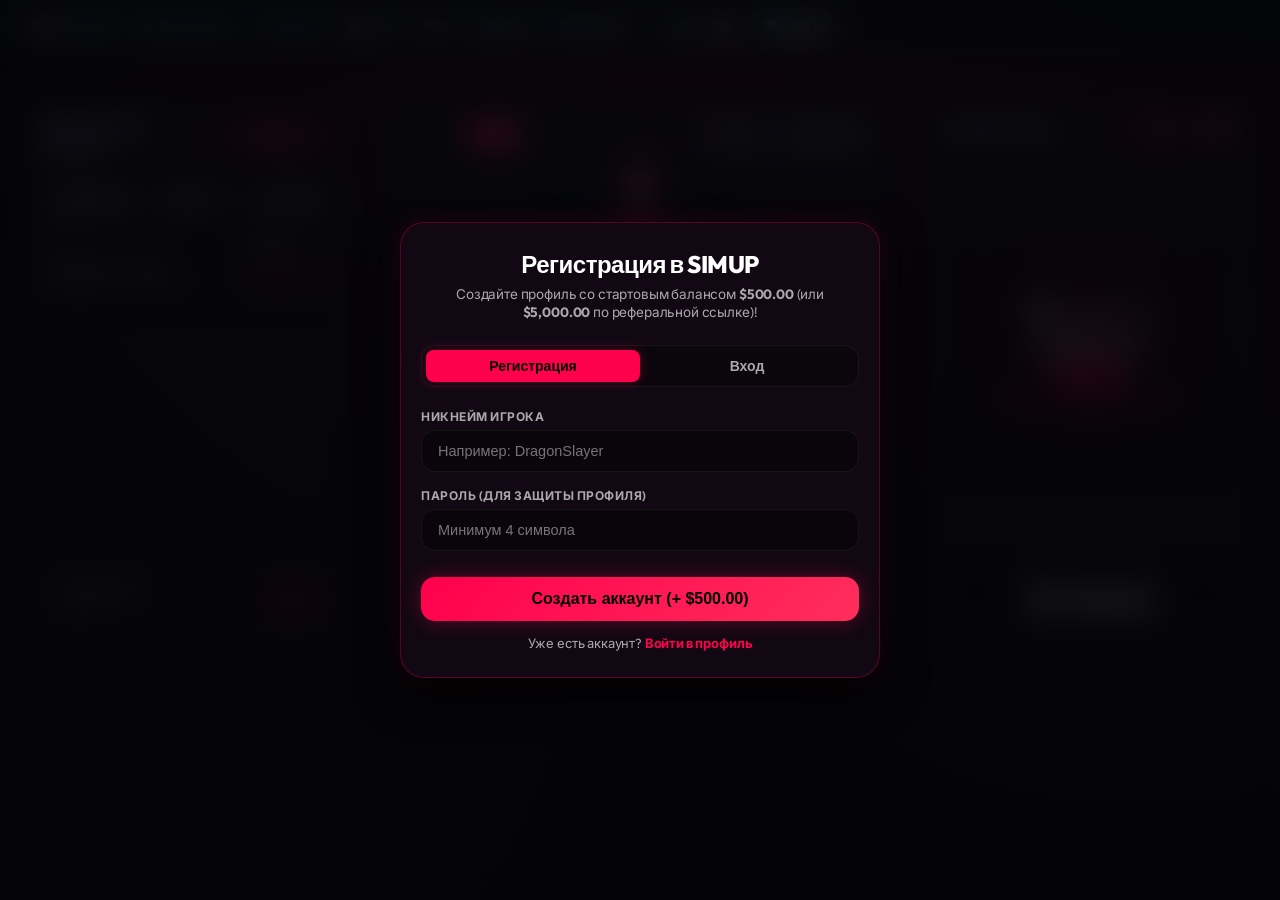
==== index.html @ 43f27213 "Fix upgrader high-tier odds & candidate locking, enable catalog buying, fix duel invite synchronizat" ====
<!DOCTYPE html>
<html lang="ru">
<head>
  <meta charset="UTF-8">
  <meta name="yandex-verification" content="ea90568c09083f29">
  <meta name="google-site-verification" content="zNJPrTECceOkwIqDgsKzdsDuZd8gBNcCHeXnBa5bV6E">
  <meta name="viewport" content="width=device-width, initial-scale=1.0, maximum-scale=1.0, user-scalable=no, viewport-fit=cover">
  <meta name="referrer" content="no-referrer">
  <title>SIMUP 2.0 — Симулятор апгрейда скинов CS2, Dota 2, Rust | Кейсы и мини-игры онлайн</title>
  <meta name="description" content="Бесплатный киберспортивный симулятор апгрейда скинов CS2, Dota 2 и Rust. Математика 1:1, открытие кейсов, мини-игры Краш, Мины, Коинфлип и виртуальный банк без реальных денег.">
  <meta name="keywords" content="симулятор апгрейда скинов, upgrader cs2, симулятор кейсов кс2, апгрейд скинов дота 2, rust skin upgrade, simup, симулятор рулетки скинов">
  <link rel="canonical" href="https://kipsway.github.io/simup/">
  <meta name="robots" content="index, follow">
  
  <!-- Open Graph / VK / Telegram -->
  <meta property="og:type" content="website">
  <meta property="og:url" content="https://kipsway.github.io/simup/">
  <meta property="og:title" content="SIMUP 2.0 — Симулятор апгрейда скинов CS2, Dota 2, Rust">
  <meta property="og:description" content="Бесплатный симулятор апгрейда скинов и открытия кейсов. Математика 1:1, 15 кейсов, мини-игры и виртуальный банк.">
  <meta property="og:image" content="https://kipsway.github.io/simup/preview.png">
  
  <!-- Twitter -->
  <meta name="twitter:card" content="summary_large_image">
  <meta name="twitter:url" content="https://kipsway.github.io/simup/">
  <meta name="twitter:title" content="SIMUP 2.0 — Симулятор апгрейда скинов CS2, Dota 2, Rust">
  <meta name="twitter:description" content="Бесплатный симулятор апгрейда скинов и открытия кейсов без реальных денег.">
  
  <link rel="icon" type="image/svg+xml" href="data:image/svg+xml,%3Csvg xmlns='http://www.w3.org/2000/svg' viewBox='0 0 40 40'%3E%3Cpolygon points='20,2 37,11 37,29 20,38 3,29 3,11' fill='%23ff004d'/%3E%3Cpolygon points='20,5 34,13 34,27 20,35 6,27 6,13' fill='%23080206' stroke='%23ff004d' stroke-width='1.5'/%3E%3Cpath d='M20 8L29 20H22V31H18V20H11L20 8Z' fill='%23ff2a6d'/%3E%3C/svg%3E">
  <link rel="manifest" href="manifest.json">
  <meta name="theme-color" content="#ff004d">
  <meta name="apple-mobile-web-app-capable" content="yes">
  <meta name="apple-mobile-web-app-status-bar-style" content="black-translucent">
  <meta name="apple-mobile-web-app-title" content="SIMUP">
  <!-- Mobile speed: early connection to skin image CDNs -->
  <link rel="preconnect" href="https://community.steamstatic.com" crossorigin>
  <link rel="preconnect" href="https://community.cloudflare.steamstatic.com" crossorigin>
  <link rel="preconnect" href="https://steamcommunity-a.akamaihd.net" crossorigin>
  <link rel="stylesheet" href="css/style.css?v=4.8">

  <!-- Schema.org JSON-LD Structured Data for Google & Yandex -->
  <script type="application/ld+json">
  {
    "@context": "https://schema.org",
    "@type": "WebApplication",
    "name": "SIMUP 2.0 - Esports Skin Upgrade Simulator",
    "url": "https://kipsway.github.io/simup/",
    "description": "Бесплатный симулятор апгрейда скинов CS2, Dota 2 и Rust с математикой 1:1, кейсами и мини-играми без реальных денег.",
    "applicationCategory": "GameApplication",
    "operatingSystem": "All",
    "offers": {
      "@type": "Offer",
      "price": "0",
      "priceCurrency": "USD"
    }
  }
  </script>
</head>
<body data-theme="cherry">

  <!-- ==================== HEADER ==================== -->
  <header class="site-header">
    <div class="header-inner">
      <!-- MAIN NAVIGATION (Play2Go Clean Minimalist Hub) -->
      <nav class="nav-tabs desktop-nav-tabs" id="desktop-nav-scroller" aria-label="Навигация сайта">
        <button class="nav-tab-btn" data-tab="inventory">
          <span>🎒</span> Инвентарь
        </button>

        <!-- Consolidated Games Dropdown -->
        <div class="games-nav-dropdown-wrap">
          <button class="nav-tab-btn btn-open-games-hub" id="btn-desktop-games-hub" type="button" title="Все мини-игры">
            <span>🎮</span> Мини-игры <span style="font-size: 10px; opacity: 0.6; margin-left: 2px;">▾</span>
          </button>
          <div class="games-dropdown-menu" id="games-dropdown-menu">
            <div class="games-drop-item" data-tab="upgrader">
              <span class="drop-icon">🎯</span>
              <div class="drop-info">
                <div class="drop-title">Апгрейд (Главная)</div>
                <div class="drop-desc">Колесо и прокачка скинов</div>
              </div>
            </div>
            <div class="games-drop-item" data-tab="casebattle">
              <span class="drop-icon">⚔️</span>
              <div class="drop-info">
                <div class="drop-title">Дуэли 1v1 (Кейс & Апгрейд) <span class="drop-badge-new">NEW</span></div>
                <div class="drop-desc">Кейс-батлы и Апгрейд-батлы 1 на 1</div>
              </div>
            </div>
            <div class="games-drop-item" data-tab="cases">
              <span class="drop-icon">📦</span>
              <div class="drop-info">
                <div class="drop-title">Кейсы</div>
                <div class="drop-desc">Открытие кейсов с лутом</div>
              </div>
            </div>
            <div class="games-drop-item" data-tab="contracts">
              <span class="drop-icon">📜</span>
              <div class="drop-info">
                <div class="drop-title">Контракты</div>
                <div class="drop-desc">Крафт 10 скинов в 1</div>
              </div>
            </div>
            <div class="games-drop-item" data-tab="coinflip">
              <span class="drop-icon">🪙</span>
              <div class="drop-info">
                <div class="drop-title">Коинфлип</div>
                <div class="drop-desc">Дуэль на монету T vs CT</div>
              </div>
            </div>
            <div class="games-drop-item" data-tab="mines">
              <span class="drop-icon">💣</span>
              <div class="drop-info">
                <div class="drop-title">Мины</div>
                <div class="drop-desc">Поле 5х5 с кристаллами</div>
              </div>
            </div>
            <div class="games-drop-item" data-tab="crash">
              <span class="drop-icon">🚀</span>
              <div class="drop-info">
                <div class="drop-title">Краш</div>
                <div class="drop-desc">Ракета с иксом до 1000x</div>
              </div>
            </div>
            <div class="games-drop-item" data-tab="admin">
              <span class="drop-icon">⚙️</span>
              <div class="drop-info">
                <div class="drop-title">Панель Админа</div>
                <div class="drop-desc">Управление балансом и долгами</div>
              </div>
            </div>
          </div>
        </div>

        <button class="nav-tab-btn" data-tab="catalog">
          <span>🛒</span> Каталог
        </button>
        <button class="nav-tab-btn" data-tab="pass">
          <span>👑</span> PASS
        </button>
        <button class="nav-tab-btn" data-tab="leaderboard">
          <span>🏆</span> Топ
        </button>
        <button class="nav-tab-btn" data-tab="bank">
          <span>🏦</span> Банк
        </button>
        <button class="nav-tab-btn" data-tab="admin" title="Панель администратора / Создателя">
          <span>⚙️</span> Админка
        </button>
      </nav>

      <!-- USER & SYSTEM CONTROLS -->
      <div class="header-actions">
        <!-- Daily Quests Button -->
        <button class="btn-header-action" id="btn-header-quests" title="Ежедневные квесты и батлпасс" aria-label="Квесты">
          <span class="action-icon">🎯</span>
          <span class="action-label">Квесты</span>
          <span class="action-badge" id="quests-badge-count" style="display:none;">0</span>
        </button>

        <!-- Shopping Cart Button -->
        <button class="btn-header-action" id="btn-header-cart" title="Корзина покупок скинов" aria-label="Корзина">
          <span class="action-icon">🛒</span>
          <span class="action-label">Корзина</span>
          <span class="action-badge" id="cart-badge-count" style="display:none;">0</span>
        </button>

        <!-- Bank / Loan Button -->
        <button class="btn-header-action" id="btn-header-bank" title="Виртуальный банк и кредиты" aria-label="Банк" data-tab="bank">
          <span class="action-icon">🏦</span>
          <span class="action-label">Банк</span>
        </button>

        <!-- Cross-Device Sync Button -->
        <button class="btn-header-action" id="btn-open-sync-modal" title="Синхронизация аккаунта (ПК ↔ Смартфон)" aria-label="Синхронизация">
          <span class="action-icon">📱</span>
          <span class="action-label">Синхро</span>
        </button>

        <!-- Simple Audio Toggle -->
        <button class="audio-toggle-btn" id="audio-toggle-btn" title="Звук вкл/выкл" aria-label="Звук">
          🔊
        </button>

        <!-- Theme & Style Settings Toggle -->
        <button class="theme-toggle-btn" id="theme-toggle-btn" title="Темы и кастомизация апгрейда" aria-label="Темы">
          🎨
        </button>

        <!-- Balance Card -->
        <div class="balance-card" id="header-balance-card" title="Ваш текущий баланс">
          <span class="balance-coin-icon">💎</span>
          <span class="balance-amount" id="header-balance">$0.00</span>
        </div>

        <!-- User Profile Pill or Login Trigger -->
        <div id="user-header-container">
          <!-- Injected via JavaScript (AuthManager) -->
        </div>
      </div>
    </div>
  </header>


  <!-- ==================== MAIN CONTAINER ==================== -->
  <main class="app-container">

    <!-- TAB 1: UPGRADER -->
    <section class="tab-content active" id="tab-upgrader">
      
      <!-- UPGRADER ARENA (BLOCK 3 CORE) -->
      <div class="upgrader-arena-grid" id="upgrader-arena">
        
        <!-- LEFT COLUMN: BET CONFIGURATION & MULTI-UPGRADE -->
        <!-- LEFT COLUMN: SKINS-ONLY BET SELECTION -->
        <div class="upgrader-panel-box">
          <div>
            <div class="upgrader-box-title">
              <span>Ваша ставка (Скины)</span>
              <button id="btn-arena-buy-skins" style="background: rgba(var(--accent-rgb), 0.12); border: 1px solid var(--accent-color); color: var(--accent-color); font-size: 11px; font-weight: 700; padding: 4px 8px; border-radius: 4px; cursor: pointer; transition: all var(--transition-fast);">
                + Купить в каталоге
              </button>
            </div>

            <!-- Quick Inventory Action Chips -->
            <div class="inv-filter-chips-row" style="display: flex; gap: 6px; margin-bottom: 10px; flex-wrap: wrap;">
              <button class="bet-chip" id="btn-select-cheapest" style="flex: 1;" title="Выбрать самый дешевый скин">Дешевый</button>
              <button class="bet-chip" id="btn-select-all-inv" style="flex: 1;" title="Выбрать все предметы инвентаря">Все</button>
              <button class="bet-chip" id="btn-clear-inv-selection" style="flex: 1;" title="Снять выбор">Сброс</button>
            </div>

            <!-- Search & Sort in Inventory -->
            <div style="display: flex; gap: 6px; margin-bottom: 8px;">
              <input type="text" id="arena-inv-search" class="form-input" placeholder="🔍 Поиск в инвентаре..." style="padding: 7px 10px; font-size: 11.5px; flex: 1;">
              <select id="arena-inv-sort" class="filter-select" style="padding: 7px 8px; font-size: 11px; width: 105px;">
                <option value="cheap">Дешевые ↓</option>
                <option value="expensive">Дорогие ↑</option>
              </select>
            </div>

            <!-- Selected Count Bar -->
            <div style="display: flex; align-items: center; justify-content: space-between; margin-top: 6px; padding: 0 2px;">
              <span style="font-size: 11.5px; font-weight: 700; text-transform: uppercase; color: var(--text-muted); letter-spacing: 0.5px;">
                Предметы ставки
              </span>
              <span style="font-size: 11.5px; color: var(--accent-color); font-weight: 700;" id="drawer-selected-count">
                Выбрано: 0 шт.
              </span>
            </div>

            <!-- Inventory Drawer Scroll -->
            <div class="inventory-drawer-scroll" id="arena-inventory-drawer" style="max-height: 280px;">
              <!-- Injected via JS -->
            </div>
          </div>

          <!-- Total Bet Footer -->
          <div style="background: rgba(0,0,0,0.35); border-radius: var(--radius-md); padding: 12px 14px; border: 1px solid var(--border-color); margin-top: 14px; display: flex; align-items: center; justify-content: space-between;">
            <div>
              <div style="font-size: 11px; text-transform: uppercase; color: var(--text-muted); font-weight: 700;">Сумма ставки:</div>
              <div style="font-size: 11px; color: var(--text-dim);" id="arena-selected-items-summary">0 предм.</div>
            </div>
            <span style="font-size: 20px; font-weight: 900; color: var(--accent-color);" id="arena-total-bet-val">$0.00</span>
          </div>
        </div>

        <!-- CENTER COLUMN: INTERACTIVE WHEEL & FIRE BUTTON -->
        <div class="upgrader-col-center">
          <!-- Top row: Speed mode switcher (Left), Minimalist SIMUP Logo (Center on PC, Right on Mobile), Arrow Style & Random (Right on PC) -->
          <div class="wheel-top-controls">
            <!-- Left block on Mobile (Stacked: Row 1 Speed Switcher, Row 2 Arrow Style & Random Upgrade) -->
            <div class="wheel-controls-stacked-left">
              <!-- Row 1 (Mobile) / Column 1 (PC): Speed Switcher -->
              <div class="wheel-controls-left">
                <div class="speed-switcher-pill" id="speed-switcher">
                  <button class="btn-speed-pill" data-speed="fast">⚡ 1.2s</button>
                  <button class="btn-speed-pill active" data-speed="normal">⚡ 3.5s</button>
                  <button class="btn-speed-pill" data-speed="slow">⚡ 7.6s</button>
                </div>
              </div>

              <!-- Row 2 (Mobile) / Column 3 (PC): Arrow Style Selector & Random Upgrade -->
              <div class="wheel-controls-right">
                <button class="btn-turbo-pill" id="btn-quick-arrow-style" title="Сменить стиль стрелки">
                  <span id="label-arrow-style-name">🎯 Лазер</span>
                </button>

                <button class="btn-turbo-pill" id="btn-random-upgrade" title="Выбрать случайный множитель от 1.1x до 1000x!">
                  <span>🎲 Рандом x</span>
                </button>
              </div>
            </div>

            <!-- Right on Mobile: Minimalist SIMUP Logo (hidden on PC via CSS @media) -->
            <div class="arena-brand-badge" title="SIMUP Upgrader">
              <svg class="arena-brand-icon" viewBox="0 0 24 24" fill="none" xmlns="http://www.w3.org/2000/svg">
                <polygon points="12,2 22,7 22,17 12,22 2,17 2,7" stroke="#ff004d" stroke-width="2" fill="rgba(255, 0, 77, 0.12)" stroke-linejoin="round"/>
                <path d="M12 7L16.5 12H13.5V17H10.5V12H7.5L12 7Z" fill="#ff004d"/>
              </svg>
              <span class="arena-brand-text">SIMUP</span>
            </div>
          </div>

          <!-- 60fps Interactive Wheel Box (Clean canvas without overlays) -->
          <div class="upgrader-wheel-box">
            <canvas id="wheel-canvas" class="wheel-canvas" width="290" height="290"></canvas>
            
            <!-- Center readout display -->
            <div class="wheel-center-display">
              <span class="wheel-center-title" id="wheel-center-status">Шанс</span>
              <span class="wheel-center-chance" id="wheel-chance-val">50.00%</span>
              <span class="wheel-center-mult" id="wheel-mult-val">2.00x</span>
            </div>

            <!-- Rotating needle pointer -->
            <div class="wheel-needle-pointer arrow-laser" id="wheel-needle" style="transform: rotate(0deg);">
              <div class="needle-shape"></div>
            </div>
          </div>

          <!-- Target Chance Selection (NEW & REFINED) -->
          <div class="chance-selector-wrapper" style="margin: 8px 0 10px;">
            <div style="display: flex; align-items: center; justify-content: space-between; margin-bottom: 6px; padding: 0 4px;">
              <span style="font-size: 11px; text-transform: uppercase; color: var(--text-muted); font-weight: 700; letter-spacing: 0.5px;">Выбор шанса на победу:</span>
              <span style="font-size: 12px; font-weight: 900; color: #ff004d;" id="label-chance-slider-readout">50%</span>
            </div>

            <!-- Quick Chance Chips -->
            <div class="quick-chance-bar" id="quick-chance-container" style="display: flex; gap: 5px; justify-content: space-between; margin-bottom: 8px;">
              <button class="btn-chance-chip" data-quick-chance="10">10%</button>
              <button class="btn-chance-chip" data-quick-chance="25">25%</button>
              <button class="btn-chance-chip" data-quick-chance="33">33%</button>
              <button class="btn-chance-chip active" data-quick-chance="50">50%</button>
              <button class="btn-chance-chip" data-quick-chance="75">75%</button>
              <button class="btn-chance-chip btn-chance-max" data-quick-chance="90" title="Максимальный разрешенный шанс победы 90%">90% МАКС</button>
            </div>

            <!-- Chance Range Slider for smooth continuous tuning -->
            <div style="display: flex; align-items: center; gap: 10px; padding: 0 4px;">
              <span style="font-size: 10px; color: var(--text-dim); font-weight: 700;">1%</span>
              <input type="range" id="slider-custom-chance" min="1" max="90" step="1" value="50" style="flex: 1; accent-color: var(--accent-color); cursor: pointer;">
              <span style="font-size: 10px; color: #ff004d; font-weight: 800;">90%</span>
            </div>
          </div>

          <!-- Big Pulsating Upgrade Button (Skins-only, disabled until skins selected) -->
          <button class="btn-upgrade-fire" id="btn-fire-upgrade" disabled title="Выберите скин из инвентаря для ставки">
            <span>⚡ АПГРЕЙД</span>
            <span id="btn-upgrade-price-tag">(Скины не выбраны)</span>
          </button>
        </div>

        <!-- RIGHT COLUMN: TARGET SKIN SHOWCASE -->
        <div class="upgrader-panel-box">
          <div class="upgrader-box-title">
            <span>Целевой скин</span>
            <button id="btn-open-target-picker" style="background: rgba(var(--accent-rgb), 0.15); border: 1px solid var(--accent-color); color: var(--accent-color); font-size: 11px; font-weight: 700; cursor: pointer; padding: 4px 10px; border-radius: 6px; transition: all 0.2s ease;">
              Выбрать скин 🎯
            </button>
          </div>

          <!-- Holographic Target Skin Container -->
          <div class="target-skin-showcase" id="target-skin-showcase" style="cursor: pointer;" title="Нажмите, чтобы выбрать скин на замену">
            <div class="target-glow-back" id="target-glow-back"></div>
            <img src="" alt="Целевой скин" id="target-skin-img" class="target-img-huge">
            <div class="target-title-name" id="target-skin-name">Выберите скин</div>
            <div class="target-price-big" id="target-skin-price">$0.00</div>
            <div style="font-size: 11px; color: var(--accent-color); margin-top: 5px; font-weight: 700; letter-spacing: 0.3px;">Нажмите, чтобы сменить скин ↻</div>
          </div>

          <!-- Quick Info / Win Payout Preview -->
          <div style="background: rgba(0,0,0,0.35); border-radius: var(--radius-md); padding: 12px 14px; border: 1px solid var(--border-color); margin-top: 14px; text-align: center;">
            <div style="font-size: 11px; text-transform: uppercase; color: var(--text-dim); font-weight: 700;">Возможный выигрыш:</div>
            <div style="font-size: 18px; font-weight: 900; color: #fff; margin-top: 2px;" id="target-win-payout-val">+$0.00 профит</div>
          </div>
        </div>

      </div>
    </section>

    <!-- TAB: CATALOG OF SKINS & LIVE MARKET (STANDALONE SECTION) -->
    <section class="tab-content" id="tab-catalog">
      <!-- CATALOG OF SKINS (BLOCK 1 CORE) -->
      <div class="catalog-section" style="margin-top: 10px;">
        <div class="catalog-header-bar">
          <div class="catalog-title-row">
            <div class="catalog-title">
              <span>🛒</span> Каталог скинов & Биржа
              <span class="catalog-count-badge" id="catalog-count-badge">0 скинов</span>
            </div>

            <!-- Price quick filter pills -->
            <div class="game-filter-pills" id="price-quick-pills">
              <button class="game-pill-btn active" data-price-range="all">Все цены</button>
              <button class="game-pill-btn" data-price-range="budget">До $20</button>
              <button class="game-pill-btn" data-price-range="mid">$20 - $200</button>
              <button class="game-pill-btn" data-price-range="high">$200 - $1000</button>
              <button class="game-pill-btn" data-price-range="knife">$1000+</button>
            </div>
          </div>

          <!-- Controls: Search, Game Pills, Rarity & Sort -->
          <div class="catalog-controls">
            <!-- Search -->
            <div class="search-input-wrap">
              <span class="search-icon">🔍</span>
              <input type="text" id="catalog-search" class="catalog-search-input" placeholder="Поиск скина (на русском или английском)...">
            </div>

            <!-- Game Tabs -->
            <div class="game-filter-pills" id="game-filter-pills">
              <button class="game-pill-btn active" data-game="all">Все игры</button>
              <button class="game-pill-btn" data-game="cs2">🔫 CS2</button>
              <button class="game-pill-btn" data-game="dota2">🛡️ Dota 2</button>
              <button class="game-pill-btn" data-game="rust">☢️ Rust</button>
            </div>

            <!-- Rarity Dropdown -->
            <select id="rarity-filter" class="filter-select">
              <option value="all">Все редкости</option>
              <option value="contraband">👑 Реликвия / Аркана</option>
              <option value="extraordinary">★ Бессмертное (Иммортал ★)</option>
              <option value="covert">🔴 Древнее (Ancient)</option>
              <option value="classified">🟣 Легендарное (Легендарка)</option>
              <option value="restricted">🔷 Мифическое (Мифик)</option>
              <option value="milspec">🔹 Редкое (Рар)</option>
              <option value="industrial">🔘 Необычное (Uncommon)</option>
              <option value="consumer">⚪ Обычное (Common)</option>
            </select>

            <!-- Sort Dropdown -->
            <select id="sort-filter" class="filter-select">
              <option value="price-desc">Сначала дорогие ($$$ → $)</option>
              <option value="price-asc">Сначала дешевые ($ → $$$)</option>
              <option value="name">По алфавиту (А-Я)</option>
            </select>
          </div>
        </div>

        <!-- Dynamic Grid of Skins -->
        <div class="skins-grid" id="skins-grid">
          <!-- Injected via CatalogController -->
        </div>

        <!-- FLOATING BOTTOM DOCK FOR SHOPPING CART -->
        <div class="catalog-cart-dock" id="catalog-cart-dock">
          <div class="cart-dock-left">
            <span class="cart-dock-icon">🛒</span>
            <div class="cart-dock-info-col">
              <div class="cart-dock-headline">
                <span class="cart-dock-count" id="cart-dock-count">0 предметов</span>
                <span class="cart-dock-dot">•</span>
                <span class="cart-dock-sum" id="cart-dock-total">$0.00</span>
              </div>
              <div class="cart-dock-sub">Цены на бирже колеблются в реальном времени (±20%)</div>
            </div>
          </div>
          <div class="cart-dock-right">
            <button class="btn-dock-clear" id="btn-dock-cart-clear" title="Очистить корзину">Очистить</button>
            <button class="btn-dock-checkout" id="btn-dock-cart-open">
              <span>Оформить покупку</span>
              <span class="dock-arrow">→</span>
            </button>
          </div>
        </div>
      </div>
    </section>

    <!-- TAB 2: CASES (BLOCK 4 CORE) -->
    <section class="tab-content" id="tab-cases">
      <div class="catalog-header-bar" style="margin-top: 24px;">
        <div class="catalog-title-row">
          <div class="catalog-title">
            <span>📦</span> Кейсы CS2, Dota 2 и Rust
            <span class="catalog-count-badge" id="cases-count-badge">15 кейсов</span>
          </div>

          <!-- Game Filter Pills -->
          <div class="game-filter-pills" id="cases-game-pills">
            <button class="game-pill-btn active" data-cases-game="all">Все игры</button>
            <button class="game-pill-btn" data-cases-game="cs2">🔫 CS2 (5)</button>
            <button class="game-pill-btn" data-cases-game="dota2">🛡️ Dota 2 (5)</button>
            <button class="game-pill-btn" data-cases-game="rust">☢️ Rust (5)</button>
            <button class="game-pill-btn" data-cases-game="custom" id="pill-custom-cases">⭐ Мои кейсы (0)</button>
            <button class="btn-deposit" id="btn-open-case-builder" style="padding: 6px 14px; font-size: 12px; margin-left: 8px;">
              🛠️ Создать кейс
            </button>
          </div>
        </div>
      </div>

      <!-- 15 Cases Grid -->
      <div class="cases-grid" id="cases-grid">
        <!-- Injected via JS -->
      </div>
    </section>

    <!-- TAB: TRADE-UP CONTRACTS -->
    <section class="tab-content" id="tab-contracts">
      <div class="contracts-desk-box">
        
        <!-- Header Row -->
        <div style="display: flex; align-items: center; justify-content: space-between; flex-wrap: wrap; gap: 14px; border-bottom: 1px solid var(--border-color); padding-bottom: 20px;">
          <div>
            <div style="font-size: 22px; font-weight: 900; color: #fff; display: flex; align-items: center; gap: 10px;">
              <span>📜</span> Трейд-ап Контракты обмена
            </div>
            <div style="font-size: 13px; color: var(--text-muted); margin-top: 4px; max-width: 600px;">
              Положите от 3 до 10 скинов из инвентаря. Система обменяет их на один редкий скин более высокой категории с окупаемостью до 300%!
            </div>
          </div>

          <div style="background: rgba(0,0,0,0.3); border: 1px solid var(--border-color); border-radius: var(--radius-md); padding: 10px 18px; text-align: right;">
            <div style="font-size: 11px; text-transform: uppercase; color: var(--text-dim); font-weight: 700;">Сумма контракта:</div>
            <div style="font-size: 20px; font-weight: 900; color: var(--accent-color); margin-top: 2px;" id="contract-total-val">$0.00</div>
          </div>
        </div>

        <!-- 10 Slots Grid -->
        <div class="contract-slots-grid" id="contract-slots-grid">
          <!-- 10 slots populated via JS -->
        </div>

        <!-- Metrics & Sign Button -->
        <div style="background: rgba(0,0,0,0.35); border-radius: var(--radius-md); padding: 20px; border: 1px solid var(--border-color); display: flex; align-items: center; justify-content: space-between; flex-wrap: wrap; gap: 16px;">
          <div style="display: flex; gap: 24px; flex-wrap: wrap;">
            <div>
              <div style="font-size: 11px; text-transform: uppercase; color: var(--text-dim); font-weight: 700;">Предметов вложено</div>
              <div style="font-size: 16px; font-weight: 800; color: #fff; margin-top: 2px;" id="contract-items-count">0 / 10 (мин. 3)</div>
            </div>
            <div>
              <div style="font-size: 11px; text-transform: uppercase; color: var(--text-dim); font-weight: 700;">Ожидаемый дроп</div>
              <div style="font-size: 16px; font-weight: 800; color: #ffd700; margin-top: 2px;" id="contract-outcome-range">$0.00 — $0.00</div>
            </div>
            <div>
              <div style="font-size: 11px; text-transform: uppercase; color: var(--text-dim); font-weight: 700;">Шанс апгрейда</div>
              <div style="font-size: 16px; font-weight: 800; color: #10b981; margin-top: 2px;" id="contract-upgrade-chance">100%</div>
            </div>
          </div>

          <button class="btn-sign-contract" id="btn-sign-contract" disabled>
            <span>✍️ Подписать контракт</span>
          </button>
        </div>

        <!-- Inventory Picker for Contract -->
        <div style="margin-top: 28px;">
          <div style="display: flex; align-items: center; justify-content: space-between; margin-bottom: 14px;">
            <div style="font-size: 14px; font-weight: 800; color: #fff; text-transform: uppercase; letter-spacing: 0.5px;">
              Выберите скины из инвентаря для контракта:
            </div>
            <button id="btn-contract-fill-cheapest" style="background: rgba(255,255,255,0.06); border: 1px solid var(--border-color); color: var(--text-muted); padding: 5px 12px; border-radius: 4px; font-size: 12px; font-weight: 700; cursor: pointer;">
              + Добавить дешевые (до 10 шт)
            </button>
          </div>

          <div id="contract-inventory-picker" style="display: grid; grid-template-columns: repeat(auto-fill, minmax(150px, 1fr)); gap: 12px; max-height: 280px; overflow-y: auto; padding: 4px;">
            <!-- Populated via JS -->
          </div>
        </div>

      </div>
    </section>

    <!-- TAB: MINES (5x5 GRID MINI-GAME) -->
    <section class="tab-content" id="tab-mines">
      <div class="mines-arena-layout">
        
        <!-- LEFT CONTROL PANEL -->
        <div class="mines-controls-box">
          <div style="font-size: 20px; font-weight: 900; color: #fff; display: flex; align-items: center; gap: 8px; margin-bottom: 6px;">
            <span>💣</span> Сапер: Режим «Мины»
          </div>
          <div style="font-size: 12.5px; color: var(--text-muted); margin-bottom: 20px;">
            Открывайте кристаллы, увеличивайте множитель и забирайте выигрыш до взрыва!
          </div>

          <!-- Bet Configuration -->
          <div class="mines-panel-block">
            <div style="display: flex; justify-content: space-between; align-items: center; margin-bottom: 8px;">
              <span class="form-label" style="margin-bottom: 0;">Сумма ставки ($)</span>
              <span style="font-size: 11px; color: var(--accent-color); font-weight: 700;" id="mines-user-balance">Баланс: $0.00</span>
            </div>
            <div style="position: relative;">
              <input type="number" id="mines-bet-input" class="form-input" value="10" min="0.10" max="100000" step="1" style="font-size: 16px; font-weight: 800;">
            </div>

            <!-- Bet Quick Chips -->
            <div class="bet-chips-row" style="margin-top: 8px;">
              <button class="bet-chip" data-mines-chip="1">+$1</button>
              <button class="bet-chip" data-mines-chip="5">+$5</button>
              <button class="bet-chip" data-mines-chip="25">+$25</button>
              <button class="bet-chip" data-mines-chip="100">+$100</button>
              <button class="bet-chip" data-mines-action="half">1/2</button>
              <button class="bet-chip" data-mines-action="double">2X</button>
              <button class="bet-chip" data-mines-action="max">MAX</button>
            </div>
          </div>

          <!-- Mines Count Selector (1-24) -->
          <div class="mines-panel-block" style="margin-top: 18px;">
            <div style="display: flex; justify-content: space-between; align-items: center; margin-bottom: 8px;">
              <span class="form-label" style="margin-bottom: 0;">Количество мин:</span>
              <span style="font-size: 14px; font-weight: 900; color: #ef4444;" id="mines-count-display">3 мины</span>
            </div>

            <div class="mines-selector-chips" id="mines-preset-chips">
              <button class="game-pill-btn" data-preset-mines="1">1</button>
              <button class="game-pill-btn active" data-preset-mines="3">3</button>
              <button class="game-pill-btn" data-preset-mines="5">5</button>
              <button class="game-pill-btn" data-preset-mines="10">10</button>
              <button class="game-pill-btn" data-preset-mines="24">24</button>
            </div>

            <input type="range" id="mines-count-slider" min="1" max="24" value="3" style="width: 100%; margin-top: 12px; accent-color: #ef4444; cursor: pointer;">
          </div>

          <!-- Round Action Button (Start / Cashout) -->
          <div style="margin-top: 24px;">
            <button class="btn-submit-action" id="btn-mines-action" style="padding: 16px; font-size: 16px; font-weight: 900; letter-spacing: 0.5px;">
              🎮 Начать игру ($10.00)
            </button>
          </div>
        </div>

        <!-- RIGHT MINES 5x5 BOARD -->
        <div class="mines-board-box">
          
          <!-- Top Multiplier & Payout Live Bar -->
          <div class="mines-live-stats-bar">
            <div>
              <div style="font-size: 10.5px; text-transform: uppercase; color: var(--text-dim); font-weight: 700;">Текущий множитель</div>
              <div style="font-size: 22px; font-weight: 900; color: #ffd700;" id="mines-live-multiplier">1.00x</div>
            </div>
            <div>
              <div style="font-size: 10.5px; text-transform: uppercase; color: var(--text-dim); font-weight: 700;">Следующий алмаз</div>
              <div style="font-size: 22px; font-weight: 900; color: #10b981;" id="mines-next-multiplier">1.10x</div>
            </div>
            <div>
              <div style="font-size: 10.5px; text-transform: uppercase; color: var(--text-dim); font-weight: 700;">Текущий выигрыш</div>
              <div style="font-size: 22px; font-weight: 900; color: var(--accent-color);" id="mines-live-payout">$0.00</div>
            </div>
          </div>

          <!-- 5x5 Grid (25 Cells) -->
          <div class="mines-grid-container" id="mines-grid-container">
            <!-- 25 cells populated via JS -->
          </div>

        </div>

      </div>
    </section>

    <!-- TAB: COINFLIP ARENA (1-ON-1 DUELS) -->
    <section class="tab-content" id="tab-coinflip">
      <div class="coinflip-arena-layout">
        
        <!-- LEFT CONTROL PANEL -->
        <div class="coinflip-control-card">
          <div class="panel-header-row">
            <div class="panel-title">
              <span>🪙</span> Дуэль Coinflip 1v1
            </div>
            <span style="font-size: 12px; color: #ffd700; font-weight: 800;">1.95x Выигрыш</span>
          </div>

          <!-- SIDE PICKER (T vs CT) -->
          <div class="coinflip-side-selector" style="margin-top: 14px;">
            <div style="font-size: 12px; font-weight: 700; text-transform: uppercase; color: var(--text-muted); margin-bottom: 8px;">
              Выберите сторону:
            </div>
            <div class="coin-side-buttons-row">
              <button class="btn-coin-side active" id="btn-side-t" data-side="T">
                <div class="coin-badge-icon" style="background: radial-gradient(circle, #f59e0b, #b45309); color: #fff;">T</div>
                <div class="coin-side-info">
                  <span class="coin-side-name" style="color: #f59e0b;">Terrorist (Золото)</span>
                  <span class="coin-side-sub">Шанс: 50.00%</span>
                </div>
              </button>
              <button class="btn-coin-side" id="btn-side-ct" data-side="CT">
                <div class="coin-badge-icon" style="background: radial-gradient(circle, #38bdf8, #0369a1); color: #fff;">CT</div>
                <div class="coin-side-info">
                  <span class="coin-side-name" style="color: #38bdf8;">Counter-T (Серебро)</span>
                  <span class="coin-side-sub">Шанс: 50.00%</span>
                </div>
              </button>
            </div>
          </div>

          <!-- BET MODE (BALANCE vs SKIN) TABS -->
          <div style="margin-top: 18px;">
            <div class="coinflip-mode-switch">
              <button class="btn-cf-mode active" id="btn-cf-mode-balance">💵 Ставка с баланса</button>
              <button class="btn-cf-mode" id="btn-cf-mode-skin">🎒 Ставка скином</button>
            </div>
          </div>

          <!-- BALANCE BET SECTION -->
          <div id="cf-balance-bet-section" style="margin-top: 14px;">
            <div style="display: flex; justify-content: space-between; align-items: center; margin-bottom: 6px;">
              <span class="form-label" style="margin-bottom: 0;">Сумма ставки ($):</span>
              <span style="font-size: 11px; color: var(--accent-color); font-weight: 700;" id="cf-user-balance-badge">Баланс: $0.00</span>
            </div>
            <div class="bet-chips-row" style="margin-bottom: 10px;">
              <button class="bet-chip" data-cf-chip="1">+$1</button>
              <button class="bet-chip" data-cf-chip="5">+$5</button>
              <button class="bet-chip" data-cf-chip="25">+$25</button>
              <button class="bet-chip" data-cf-chip="100">+$100</button>
              <button class="bet-chip" data-cf-action="half">1/2</button>
              <button class="bet-chip" data-cf-action="double">2x</button>
              <button class="bet-chip" data-cf-action="max" style="color: var(--accent-color);">МАКС</button>
            </div>
            <input type="number" id="cf-bet-input" class="form-input" min="0.5" step="0.5" value="10.00" style="padding: 12px 14px; font-size: 16px; font-weight: 800;">
          </div>

          <!-- SKIN STAKE SECTION -->
          <div id="cf-skin-bet-section" style="display: none; margin-top: 14px;">
            <div style="font-size: 12px; font-weight: 700; text-transform: uppercase; color: var(--text-muted); margin-bottom: 6px;">
              Выберите скин для дуэли:
            </div>
            <div id="cf-selected-skin-preview" style="background: rgba(0,0,0,0.3); border: 1px dashed var(--border-color); border-radius: var(--radius-sm); padding: 10px; text-align: center; margin-bottom: 8px;">
              <span style="font-size: 12px; color: var(--text-dim);">Скин не выбран. Выберите предмет из списка ниже:</span>
            </div>
            <div id="cf-inventory-list" style="display: grid; grid-template-columns: repeat(auto-fill, minmax(105px, 1fr)); gap: 8px; max-height: 180px; overflow-y: auto; background: rgba(0,0,0,0.2); padding: 6px; border-radius: var(--radius-sm);">
              <!-- User inventory skins -->
            </div>
          </div>

          <!-- Potential Payout Preview -->
          <div class="cf-payout-box" style="margin-top: 18px; background: rgba(0,0,0,0.3); border-radius: var(--radius-md); padding: 12px 16px; display: flex; align-items: center; justify-content: space-between;">
            <div>
              <div style="font-size: 10.5px; text-transform: uppercase; color: var(--text-dim); font-weight: 700;">Возможный выигрыш:</div>
              <div style="font-size: 20px; font-weight: 900; color: #ffd700;" id="cf-potential-payout">$19.50</div>
            </div>
            <div style="text-align: right;">
              <div style="font-size: 10.5px; text-transform: uppercase; color: var(--text-dim); font-weight: 700;">Чистый профит:</div>
              <div style="font-size: 16px; font-weight: 800; color: #10b981;" id="cf-potential-profit">+$9.50</div>
            </div>
          </div>

          <!-- FLIP ACTION BUTTON -->
          <button class="btn-submit-action" id="btn-fire-coinflip" style="margin-top: 18px; padding: 16px; font-size: 16px; font-weight: 900; letter-spacing: 0.5px; background: linear-gradient(135deg, #f59e0b, #ef4444); color: #fff;">
            🪙 ПОДБРОСИТЬ МОНЕТУ ($10.00)
          </button>

        </div>

        <!-- RIGHT 3D FLIP ARENA -->
        <div class="coinflip-stage-card">
          <div class="cf-stage-header">
            <div class="cf-player-pill" id="cf-player-pill">
              <span class="cf-player-avatar" id="cf-player-avatar">🗡️</span>
              <div>
                <div class="cf-player-name" id="cf-player-name">Вы</div>
                <div class="cf-player-side-badge side-t" id="cf-player-side-badge">Ставка: T (Золото)</div>
              </div>
            </div>

            <div class="cf-vs-badge">VS</div>

            <div class="cf-player-pill" id="cf-bot-pill">
              <span class="cf-player-avatar">🤖</span>
              <div>
                <div class="cf-player-name">House Master</div>
                <div class="cf-player-side-badge side-ct" id="cf-bot-side-badge">Ставка: CT (Серебро)</div>
              </div>
            </div>
          </div>

          <!-- 3D COIN ROTATION STAGE -->
          <div class="coin-stage-viewport">
            <div class="coin-3d-wrapper" id="coin-3d-element">
              <div class="coin-side coin-side-front">
                <div class="coin-inner-ring">
                  <div class="coin-logo">T</div>
                  <div class="coin-label">TERRORIST</div>
                </div>
              </div>
              <div class="coin-side coin-side-back">
                <div class="coin-inner-ring">
                  <div class="coin-logo">CT</div>
                  <div class="coin-label">COUNTER-T</div>
                </div>
              </div>
            </div>
          </div>

          <!-- Status & Winner Announcement -->
          <div class="cf-stage-footer">
            <div class="cf-status-title" id="cf-status-title">Выберите сторону и сделайте ставку!</div>
            <div class="cf-status-desc" id="cf-status-desc">Шанс победы ровно 50.00% • Чистая физика броска</div>
          </div>
        </div>

      </div>
    </section>

    <!-- TAB: CRASH ARENA (MULTIPLIER ROCKET) -->
    <section class="tab-content" id="tab-crash">
      <div class="crash-arena-layout">
        
        <!-- LEFT CONTROL PANEL -->
        <div class="crash-control-card">
          <div class="panel-header-row">
            <div class="panel-title">
              <span>🚀</span> Краш-Ракета
            </div>
            <span style="font-size: 11px; color: var(--accent-color); font-weight: 700;" id="crash-user-balance">Баланс: $0.00</span>
          </div>

          <!-- BET INPUT -->
          <div style="margin-top: 14px;">
            <div style="display: flex; justify-content: space-between; align-items: center; margin-bottom: 6px;">
              <span class="form-label" style="margin-bottom: 0;">Сумма ставки ($):</span>
            </div>
            <div class="bet-chips-row" style="margin-bottom: 10px;">
              <button class="bet-chip" data-crash-chip="1">+$1</button>
              <button class="bet-chip" data-crash-chip="5">+$5</button>
              <button class="bet-chip" data-crash-chip="25">+$25</button>
              <button class="bet-chip" data-crash-chip="100">+$100</button>
              <button class="bet-chip" data-crash-action="half">1/2</button>
              <button class="bet-chip" data-crash-action="double">2x</button>
              <button class="bet-chip" data-crash-action="max" style="color: var(--accent-color);">МАКС</button>
            </div>
            <input type="number" id="crash-bet-input" class="form-input" min="0.5" step="0.5" value="10.00" style="padding: 12px 14px; font-size: 16px; font-weight: 800;">
          </div>

          <!-- AUTO CASHOUT INPUT -->
          <div style="margin-top: 14px;">
            <div style="display: flex; justify-content: space-between; align-items: center; margin-bottom: 6px;">
              <span class="form-label" style="margin-bottom: 0;">Авто-кэшаут (множитель):</span>
              <span style="font-size: 11px; color: var(--text-dim);">0 = выключен</span>
            </div>
            <div style="display: flex; gap: 8px; margin-bottom: 8px;">
              <button class="game-pill-btn" data-crash-auto="1.5">1.50x</button>
              <button class="game-pill-btn" data-crash-auto="2.0">2.00x</button>
              <button class="game-pill-btn" data-crash-auto="5.0">5.00x</button>
              <button class="game-pill-btn" data-crash-auto="10.0">10.0x</button>
              <button class="game-pill-btn" data-crash-auto="0">Ручной</button>
            </div>
            <input type="number" id="crash-auto-input" class="form-input" min="1.05" step="0.1" placeholder="Например, 2.00x (или пусто)" style="padding: 10px 14px; font-size: 14px;">
          </div>

          <!-- ACTION BUTTON (START / CASHOUT) -->
          <div style="margin-top: 20px;">
            <button class="btn-crash-action btn-start" id="btn-crash-action">
              <span>🚀 ЗАПУСТИТЬ РАКЕТУ</span>
              <span id="btn-crash-action-price">($10.00)</span>
            </button>
          </div>
        </div>

        <!-- RIGHT STAGE CANVAS CARD -->
        <div class="crash-stage-card">
          <!-- Recent crash multipliers strip -->
          <div class="crash-recent-pills" id="crash-recent-pills">
            <!-- Populated via JS -->
          </div>

          <!-- 60FPS Canvas Wrapper -->
          <div class="crash-canvas-wrapper">
            <canvas id="crash-canvas"></canvas>
          </div>
        </div>

      </div>
    </section>

    <!-- TAB 4: LEADERBOARD (BLOCK 5) -->
    <section class="tab-content" id="tab-leaderboard">
      <div class="leaderboard-container-box">
        
        <!-- Top Metrics Cards -->
        <div style="display: grid; grid-template-columns: repeat(auto-fit, minmax(180px, 1fr)); gap: 14px; margin-bottom: 24px;">
          <div style="background: rgba(0,0,0,0.3); border: 1px solid var(--border-color); border-radius: var(--radius-md); padding: 14px 18px;">
            <div style="font-size: 11px; text-transform: uppercase; color: var(--text-dim); font-weight: 700; display: flex; align-items: center; gap: 6px;">
              <span>👥</span> Всего игроков
            </div>
            <div style="font-size: 22px; font-weight: 900; color: #fff; margin-top: 6px;" id="lb-metric-players">1</div>
          </div>

          <div style="background: rgba(0,0,0,0.3); border: 1px solid var(--border-color); border-radius: var(--radius-md); padding: 14px 18px;">
            <div style="font-size: 11px; text-transform: uppercase; color: var(--text-dim); font-weight: 700; display: flex; align-items: center; gap: 6px;">
              <span>⚡</span> Общий оборот ставок
            </div>
            <div style="font-size: 22px; font-weight: 900; color: var(--accent-color); margin-top: 6px;" id="lb-metric-volume">$0.00</div>
          </div>

          <div style="background: rgba(0,0,0,0.3); border: 1px solid var(--border-color); border-radius: var(--radius-md); padding: 14px 18px;">
            <div style="font-size: 11px; text-transform: uppercase; color: var(--text-dim); font-weight: 700; display: flex; align-items: center; gap: 6px;">
              <span>🔥</span> Рекордный выигрыш
            </div>
            <div style="font-size: 22px; font-weight: 900; color: #ffb703; margin-top: 6px;" id="lb-metric-best-win">0.00x</div>
          </div>

          <div style="background: rgba(0,0,0,0.3); border: 1px solid var(--border-color); border-radius: var(--radius-md); padding: 14px 18px;">
            <div style="font-size: 11px; text-transform: uppercase; color: var(--text-dim); font-weight: 700; display: flex; align-items: center; gap: 6px;">
              <span>🏦</span> Суммарный долг
            </div>
            <div style="font-size: 22px; font-weight: 900; color: #ef4444; margin-top: 6px;" id="lb-metric-debt">$0.00</div>
          </div>
        </div>

        <!-- Controls Row: View Switcher and Live Info -->
        <div style="display: flex; align-items: center; justify-content: space-between; flex-wrap: wrap; gap: 14px; border-bottom: 1px solid var(--border-color); padding-bottom: 16px;">
          <div class="leaderboard-switch-bar">
            <button class="leaderboard-tab-btn active" id="lb-view-profit" data-lb-view="profit">
              🏆 Самые богатые (Профит)
            </button>
            <button class="leaderboard-tab-btn" id="lb-view-debtors" data-lb-view="debtors">
              🏦 Главные должники (Кредиты)
            </button>
          </div>

          <div id="online-status-pill" style="font-size: 12px; color: var(--text-muted); display: flex; align-items: center; gap: 8px;">
            <span style="display: inline-block; width: 8px; height: 8px; border-radius: 50%; background: #64748b;"></span>
            <span>Офлайн • локальный рейтинг</span>
          </div>
        </div>

        <!-- Leaderboard Table -->
        <div class="table-responsive">
          <table class="simup-table" id="leaderboard-table">
            <thead id="leaderboard-thead">
              <!-- Dynamically populated based on view -->
            </thead>
            <tbody id="leaderboard-tbody">
              <!-- Dynamically populated via JS -->
            </tbody>
          </table>
        </div>

        <!-- Empty State Container -->
        <div id="leaderboard-empty-state" style="display: none; padding: 48px 20px; text-align: center;">
          <div style="font-size: 40px; margin-bottom: 10px;">📋</div>
          <div style="font-size: 18px; font-weight: 700; color: #fff;">Пока нет записей</div>
          <div style="font-size: 13px; color: var(--text-muted); margin-top: 4px;">Ни один игрок еще не соответствует выбранным критериям.</div>
        </div>

      </div>
    </section>

    <!-- TAB 4: BANK & LOANS (BLOCK 2) -->
    <section class="tab-content" id="tab-bank">
      <div class="bank-dashboard-grid">
        
        <!-- PANEL 1: CREDIT & LOAN SYSTEM -->
        <div class="bank-panel-card">
          <div class="panel-header-row">
            <div class="panel-title">
              <span>🏦</span> Банк SIMUP & Кредиты
            </div>
            <span class="loan-status-pill loan-status-clean" id="loan-status-badge">Без долгов</span>
          </div>

          <p style="font-size: 13.5px; color: var(--text-muted); margin-bottom: 16px;">
            Вам срочно нужны виртуальные средства для разгона апгрейда? Возьмите виртуальный кредит с фиксированной ставкой <strong>10%</strong>. Сумма долга отображается в лидерборде и напрямую снижает ваш рейтинг!
          </p>

          <div class="loan-metrics-box" style="grid-template-columns: repeat(4, 1fr);">
            <div class="loan-metric-item">
              <div class="metric-label">Лимит займа</div>
              <div class="metric-val" id="loan-max-limit" style="color: var(--accent-color);">$1,000.00</div>
            </div>
            <div class="loan-metric-item">
              <div class="metric-label">Текущий долг</div>
              <div class="metric-val" id="loan-current-debt" style="color: #ef4444;">$0.00</div>
            </div>
            <div class="loan-metric-item">
              <div class="metric-label">Ставка банка</div>
              <div class="metric-val" style="color: #fbbf24;">10%</div>
            </div>
            <div class="loan-metric-item">
              <div class="metric-label">Штраф к рейтингу</div>
              <div class="metric-val" id="loan-rating-penalty" style="color: #f87171;">-$0.00</div>
            </div>
          </div>

          <!-- Take Loan Form -->
          <div style="background: rgba(0,0,0,0.25); border-radius: var(--radius-md); padding: 16px; margin-bottom: 16px; border: 1px solid var(--border-color);">
            <div style="font-size: 12px; font-weight: 700; text-transform: uppercase; color: var(--text-muted); margin-bottom: 8px;">
              Оформить новый заём (максимум $100,000 за раз):
            </div>
            <div style="display: flex; gap: 8px; margin-bottom: 10px; flex-wrap: wrap;">
              <button class="deposit-chip-btn" data-loan-chip="100">+$100</button>
              <button class="deposit-chip-btn" data-loan-chip="250">+$250</button>
              <button class="deposit-chip-btn" data-loan-chip="500">+$500</button>
              <button class="deposit-chip-btn" data-loan-chip="1000">+$1,000</button>
              <button class="deposit-chip-btn" data-loan-chip="5000">+$5,000</button>
              <button class="deposit-chip-btn" data-loan-chip="10000">+$10,000</button>
              <button class="deposit-chip-btn" data-loan-chip="50000">+$50,000</button>
              <button class="deposit-chip-btn" data-loan-chip="100000">+$100,000</button>
            </div>
            <div style="display: flex; gap: 8px;">
              <input type="number" id="loan-input-amount" class="form-input" placeholder="Сумма займа ($)" min="10" step="50" style="padding: 10px 14px; flex: 1;">
              <button class="btn-submit-action" id="btn-take-loan" style="margin-top: 0; padding: 10px 18px; width: auto; white-space: nowrap;">
                Взять кредит (+10%)
              </button>
            </div>
          </div>

          <!-- Repay Loan Form -->
          <div style="background: rgba(0,0,0,0.25); border-radius: var(--radius-md); padding: 16px; border: 1px solid var(--border-color);">
            <div style="font-size: 12px; font-weight: 700; text-transform: uppercase; color: var(--text-muted); margin-bottom: 8px;">
              Погасить задолженность:
            </div>
            <!-- Full-width separated input row with large clear readout -->
            <div style="margin-bottom: 10px;">
              <input type="number" id="loan-repay-input" class="form-input" placeholder="Введите сумму для погашения ($)" min="1" step="10" style="width: 100%; box-sizing: border-box; padding: 12px 14px; font-size: 15px; font-weight: 700;">
            </div>
            <!-- Separate buttons row below input -->
            <div style="display: flex; gap: 8px; flex-wrap: wrap;">
              <button class="btn-submit-action" id="btn-repay-partial" style="flex: 1; min-width: 130px; margin-top: 0; padding: 11px 14px; background: rgba(16, 185, 129, 0.2); color: #10b981; border: 1px solid rgba(16, 185, 129, 0.4); font-size: 13px; font-weight: 800; white-space: nowrap;">
                💵 Оплатить
              </button>
              <button class="btn-submit-action" id="btn-repay-full" style="flex: 1; min-width: 130px; margin-top: 0; padding: 11px 14px; background: var(--accent-color); color: #000; font-size: 13px; font-weight: 900; white-space: nowrap;">
                ✅ Погасить всё
              </button>
            </div>
          </div>

          <!-- Auto-repay toggle -->
          <div style="background: rgba(0,0,0,0.25); border-radius: var(--radius-md); padding: 12px 14px; margin-top: 14px; border: 1px solid var(--border-color); display: flex; align-items: center; justify-content: space-between; gap: 12px;">
            <div>
              <div style="font-size: 13px; font-weight: 700; color: #fff;">Автопогашение кредита из побед</div>
              <div style="font-size: 11px; color: var(--text-muted); margin-top: 2px;">Автоматически направлять 20% чистой прибыли с побед на списание долга</div>
            </div>
            <label style="position: relative; display: inline-flex; align-items: center; cursor: pointer;">
              <input type="checkbox" id="loan-auto-repay-toggle" checked style="accent-color: var(--accent-color); width: 18px; height: 18px;">
            </label>
          </div>
        </div>

        <!-- PANEL 2: FREE FAUCET REMOVED & EARN BY DAILY STREAK -->
        <div class="bank-panel-card">
          <div class="panel-header-row">
            <div class="panel-title">
              <span>🎁</span> Ежедневный бонус (Daily Streak)
            </div>
            <span style="font-size: 11px; font-weight: 700; color: var(--accent-color); background: rgba(var(--accent-rgb), 0.15); padding: 3px 8px; border-radius: 4px;" id="streak-counter-badge">
              Серия: 0 дн.
            </span>
          </div>

          <p style="font-size: 13.5px; color: var(--text-muted);">
            Заходите каждый день и забирайте бесплатные награды! На 7-й день гарантирован джекпот <strong>$500.00</strong> и секретный скин тайного качества!
          </p>

          <!-- 7 Day Cards Container -->
          <div class="streak-cards-container" id="streak-cards-grid">
            <!-- Injected via JS -->
          </div>

          <div style="display: flex; align-items: center; justify-content: space-between; gap: 14px; margin-top: 14px;">
            <div style="font-size: 13px; color: var(--text-muted);" id="streak-timer-text">
              Награда доступна!
            </div>
            <button class="btn-submit-action" id="btn-claim-streak" style="margin-top: 0; width: auto; padding: 10px 22px;">
              Забрать награду 🎁
            </button>
          </div>

          <!-- Bank & Leaderboard Rules (Replaces Free Faucet) -->
          <div style="margin-top: 24px; padding-top: 20px; border-top: 1px solid var(--border-color);">
            <div style="font-size: 14px; font-weight: 700; color: #fff; margin-bottom: 8px; display: flex; align-items: center; gap: 6px;">
              <span>🏛️</span> Кредитная политика & Влияние на рейтинг
            </div>
            <div style="font-size: 12px; color: var(--text-muted); line-height: 1.6;">
              • <strong>Игровая экономика</strong>: баланс зарабатывается победами в играх, продажей скинов и займами в банке.<br>
              • <strong>Штраф к рейтингу 1.5x</strong>: долг по кредиту уменьшает ваш рейтинг в таблице лидеров в полуторном размере (долг $500 снижает позицию на -$750).<br>
              • <strong>Метка должника</strong>: игроки с долгами получают предупреждающий бейдж ⚠️ в общем лидерборде.
            </div>
          </div>

          <!-- Lucky Wheel Instant Trigger -->
          <div style="margin-top: 16px; padding-top: 16px; border-top: 1px solid var(--border-color); display: flex; align-items: center; justify-content: space-between; flex-wrap: wrap; gap: 12px;">
            <div>
              <div style="font-size: 14px; font-weight: 700; color: #fff; display: flex; align-items: center; gap: 6px;">
                <span>🎡</span> Колесо Фортуны (Lucky Wheel)
              </div>
              <div style="font-size: 12px; color: var(--text-muted);">Крутите колесо раз в сутки: выигрывайте до $500.00 или секретный скин!</div>
            </div>
            <button class="btn-submit-action" id="btn-open-lucky-wheel" style="margin-top: 0; width: auto; padding: 10px 20px; font-size: 13.5px; background: linear-gradient(135deg, #ec4899, #8b5cf6);">
              🎡 Крутить Колесо
            </button>
          </div>
        </div>

      </div>

      <!-- ACHIEVEMENTS SECTION (FULL WIDTH) -->
      <div class="bank-panel-card" style="margin-top: 24px;">
        <div class="panel-header-row">
          <div class="panel-title">
            <span>🏆</span> Достижения и денежные награды
          </div>
          <span style="font-size: 12px; color: var(--text-muted);" id="ach-completed-count">
            Выполнено: 0 / 6
          </span>
        </div>

        <div class="achievements-grid" id="achievements-list-container">
          <!-- Injected via JS -->
        </div>
      </div>
    </section>

    <!-- TAB: INVENTORY (DEDICATED FULL VIEW & SELLING HUB) -->
    <section class="tab-content" id="tab-inventory">
      <div class="inventory-page-wrap" style="max-width: 1200px; margin: 0 auto; padding-top: 10px;">
        
        <!-- Inventory Summary Card -->
        <div class="inv-summary-banner" style="background: linear-gradient(135deg, rgba(255, 0, 77, 0.15) 0%, rgba(20, 6, 14, 0.95) 100%); border: 1px solid rgba(255, 0, 77, 0.35); border-radius: 20px; padding: 24px 28px; margin-bottom: 22px; display: flex; align-items: center; justify-content: space-between; flex-wrap: wrap; gap: 20px;">
          <div>
            <div style="font-size: 11px; font-weight: 800; color: #ff004d; text-transform: uppercase; letter-spacing: 1px; margin-bottom: 4px;">🎒 ЛИЧНЫЙ ИНВЕНТАРЬ</div>
            <h1 style="font-size: 26px; font-weight: 900; color: #fff; margin-bottom: 10px;">Коллекция скинов</h1>
            <div style="display: flex; gap: 16px; align-items: center; flex-wrap: wrap;">
              <div style="background: rgba(0,0,0,0.4); border: 1px solid rgba(255,255,255,0.08); border-radius: 10px; padding: 8px 14px;">
                <span style="font-size: 12px; color: var(--text-dim);">Всего предметов:</span>
                <span style="font-size: 15px; font-weight: 800; color: #fff; margin-left: 6px;" id="inv-page-count">0</span>
              </div>
              <div style="background: rgba(0,0,0,0.4); border: 1px solid rgba(255,255,255,0.08); border-radius: 10px; padding: 8px 14px;">
                <span style="font-size: 12px; color: var(--text-dim);">Общая стоимость:</span>
                <span style="font-size: 17px; font-weight: 900; color: #10b981; margin-left: 6px;" id="inv-page-total">$0.00</span>
              </div>
            </div>
          </div>

          <div style="display: flex; gap: 10px; flex-wrap: wrap; align-items: center;">
            <button class="btn-upgrade-fire" id="btn-inv-page-sell-all" style="padding: 12px 22px; font-size: 13.5px; border-radius: 12px;">
              <span>⚡ ПРОДАТЬ ВСЁ</span>
              <span id="btn-inv-sell-all-badge">($0.00)</span>
            </button>
            <button class="game-pill-btn" data-tab="catalog" style="padding: 12px 18px; font-weight: 700; border-radius: 12px; background: rgba(255,255,255,0.06); color: #fff;">
              🛒 В Каталог
            </button>
            <button class="game-pill-btn" data-tab="upgrader" style="padding: 12px 18px; font-weight: 700; border-radius: 12px; background: rgba(255,255,255,0.06); color: #fff;">
              🎯 В Апгрейд
            </button>
          </div>
        </div>

        <!-- Inventory Filters & Search Toolbar -->
        <div style="background: rgba(14, 8, 14, 0.85); border: 1px solid var(--border-color); border-radius: 16px; padding: 16px 20px; margin-bottom: 22px;">
          <div style="display: flex; gap: 12px; align-items: center; justify-content: space-between; flex-wrap: wrap;">
            
            <!-- Search -->
            <div class="search-input-wrap" style="flex: 1; min-width: 240px; margin: 0;">
              <span class="search-icon">🔍</span>
              <input type="text" id="inv-page-search" class="catalog-search-input" placeholder="Поиск скина в инвентаре...">
            </div>

            <!-- Game Filter Pills -->
            <div class="game-filter-pills" id="inv-page-game-pills">
              <button class="game-pill-btn active" data-inv-game="all">Все игры</button>
              <button class="game-pill-btn" data-inv-game="cs2">🔫 CS2</button>
              <button class="game-pill-btn" data-inv-game="dota2">🛡️ Dota 2</button>
              <button class="game-pill-btn" data-inv-game="rust">☢️ Rust</button>
            </div>

            <!-- Sort Select -->
            <select id="inv-page-sort" class="filter-select" style="min-width: 190px;">
              <option value="price-desc">Сначала дорогие ($$$ → $)</option>
              <option value="price-asc">Сначала дешевые ($ → $$$)</option>
              <option value="name">По алфавиту (А-Я)</option>
            </select>

          </div>
        </div>

        <!-- Inventory Items Grid -->
        <div class="skins-grid" id="inv-page-grid">
          <!-- Injected via JavaScript -->
        </div>

      </div>
    </section>

    <!-- TAB 5: PROFILE (BLOCK 2 ENHANCED) -->
    <section class="tab-content" id="tab-profile">
      <div id="profile-content-container" style="background: var(--bg-card); border: 1px solid var(--border-color); border-radius: var(--radius-xl); padding: 36px 24px; text-align: center; margin-top: 24px;">
        <!-- Injected via JavaScript -->
      </div>
    </section>

    <!-- TAB: CASE BATTLE 1v1 -->
    <section class="tab-content" id="tab-casebattle">
      <div id="casebattle-content-area"></div>
    </section>

    <!-- TAB: SIMUP PASS -->
    <section class="tab-content" id="tab-pass">
      <div id="pass-content-area"></div>
    </section>

    <!-- TAB: ADMIN PANEL -->
    <section class="tab-content" id="tab-admin">
      <div id="admin-content-area"></div>
    </section>

  </main>

  <!-- ==================== MODALS ==================== -->

  <!-- 1. AUTH MODAL (Login / Register - Mandatory) -->
  <div class="modal-overlay" id="modal-auth">
    <div class="modal-window">
      <div class="modal-header">
        <h2 class="modal-title" id="auth-modal-title">Добро пожаловать в SIMUP!</h2>
        <p class="modal-subtitle" id="auth-modal-subtitle">Войдите или создайте профиль игрока со стартовым бонусом <strong>$500.00</strong> (или <strong>$5,000.00</strong> по реферальной ссылке)</p>
      </div>

      <!-- Mode switcher (Вход / Регистрация) -->
      <div class="auth-mode-switch">
        <button class="auth-tab-btn active" id="auth-mode-register">Регистрация</button>
        <button class="auth-tab-btn" id="auth-mode-login">Вход</button>
      </div>

      <!-- Auth Form -->
      <form id="auth-form" onsubmit="return false;">
        <div class="form-group">
          <label class="form-label" for="auth-username">Никнейм игрока</label>
          <input type="text" id="auth-username" class="form-input" placeholder="Например: DragonSlayer" maxlength="18" required autocomplete="username">
        </div>

        <div class="form-group">
          <label class="form-label" for="auth-password">Пароль (для защиты профиля)</label>
          <input type="password" id="auth-password" class="form-input" placeholder="Минимум 4 символа" required autocomplete="current-password">
        </div>

        <button type="submit" class="btn-submit-action" id="auth-submit-btn">
          Создать аккаунт (+ $500.00)
        </button>

        <div style="text-align: center; margin-top: 14px; font-size: 13px; color: var(--text-muted);" id="auth-toggle-hint">
          Уже зарегистрированы? <a href="#" id="auth-link-switch" style="color: var(--accent-color); font-weight: 700; text-decoration: none;">Войти в аккаунт</a>
        </div>
      </form>
    </div>
  </div>

  <!-- 2. THEME & CUSTOMIZATION MODAL (BLOCK 3) -->
  <div class="modal-overlay" id="modal-theme">
    <div class="modal-window" style="max-width: 480px;">
      <button class="modal-close-btn" id="theme-modal-close">&times;</button>
      <div class="modal-header">
        <h2 class="modal-title">Настройки оформления</h2>
        <p class="modal-subtitle">Кастомизация цветовой темы сайта, стиля стрелки и арены</p>
      </div>

      <!-- Section 1: Site Colors -->
      <div style="font-size: 13px; font-weight: 800; color: #fff; text-transform: uppercase; letter-spacing: 0.5px; margin: 16px 0 10px;">
        🎨 Цветовая тема сайта
      </div>
      <div class="theme-options-grid">
        <div class="theme-card-option active" data-theme="cherry">
          <div class="theme-swatch" style="background: #ff004d; color: #ff004d;"></div>
          <div class="theme-info-name">Play2Go Cherry (По умолчанию)</div>
        </div>
        <div class="theme-card-option" data-theme="violet">
          <div class="theme-swatch" style="background: #a855f7; color: #a855f7;"></div>
          <div class="theme-info-name">Cyber Violet</div>
        </div>
        <div class="theme-card-option" data-theme="fire">
          <div class="theme-swatch" style="background: #ff9900; color: #ff9900;"></div>
          <div class="theme-info-name">Amber Fire</div>
        </div>
        <div class="theme-card-option" data-theme="ice">
          <div class="theme-swatch" style="background: #00d2ff; color: #00d2ff;"></div>
          <div class="theme-info-name">Ice Sapphire</div>
        </div>
        <div class="theme-card-option" data-theme="gold">
          <div class="theme-swatch" style="background: #ffd700; color: #ffd700;"></div>
          <div class="theme-info-name">Gold Luxury</div>
        </div>
        <div class="theme-card-option" data-theme="emerald">
          <div class="theme-swatch" style="background: #00ff88; color: #00ff88;"></div>
          <div class="theme-info-name">Emerald Neon</div>
        </div>
      </div>

      <!-- Section 2: Arrow Pointer Style -->
      <div style="font-size: 13px; font-weight: 800; color: #fff; text-transform: uppercase; letter-spacing: 0.5px; margin: 20px 0 10px;">
        🏹 Стиль стрелки Апгрейдера
      </div>
      <div class="arrow-options-grid" style="display: grid; grid-template-columns: repeat(2, 1fr); gap: 10px;">
        <button type="button" class="arrow-choice-btn active" data-arrow="arrow-laser" style="background: rgba(255,255,255,0.04); border: 1px solid var(--border-color); color: #fff; padding: 10px; border-radius: var(--radius-sm); font-size: 12.5px; font-weight: 700; cursor: pointer; text-align: left; display: flex; align-items: center; gap: 8px;">
          <span>⚡</span> Неоновый луч
        </button>
        <button type="button" class="arrow-choice-btn" data-arrow="arrow-blade" style="background: rgba(255,255,255,0.04); border: 1px solid var(--border-color); color: #fff; padding: 10px; border-radius: var(--radius-sm); font-size: 12.5px; font-weight: 700; cursor: pointer; text-align: left; display: flex; align-items: center; gap: 8px;">
          <span>🗡️</span> Кибер-клинок
        </button>
        <button type="button" class="arrow-choice-btn" data-arrow="arrow-needle" style="background: rgba(255,255,255,0.04); border: 1px solid var(--border-color); color: #fff; padding: 10px; border-radius: var(--radius-sm); font-size: 12.5px; font-weight: 700; cursor: pointer; text-align: left; display: flex; align-items: center; gap: 8px;">
          <span>📍</span> Прецизионная игла
        </button>
        <button type="button" class="arrow-choice-btn" data-arrow="arrow-classic" style="background: rgba(255,255,255,0.04); border: 1px solid var(--border-color); color: #fff; padding: 10px; border-radius: var(--radius-sm); font-size: 12.5px; font-weight: 700; cursor: pointer; text-align: left; display: flex; align-items: center; gap: 8px;">
          <span>🔺</span> Классический указатель
        </button>
      </div>

      <!-- Section 3: Arena Style -->
      <div style="font-size: 13px; font-weight: 800; color: #fff; text-transform: uppercase; letter-spacing: 0.5px; margin: 20px 0 10px;">
        🪐 Стиль арены круга
      </div>
      <div class="arena-options-grid" style="display: grid; grid-template-columns: repeat(3, 1fr); gap: 8px;">
        <button type="button" class="arena-choice-btn active" data-wheel-style="wheel-style-dark" style="background: rgba(255,255,255,0.04); border: 1px solid var(--border-color); color: #fff; padding: 9px 6px; border-radius: var(--radius-sm); font-size: 11.5px; font-weight: 700; cursor: pointer; text-align: center;">
          Cyber Dark
        </button>
        <button type="button" class="arena-choice-btn" data-wheel-style="wheel-style-neon" style="background: rgba(255,255,255,0.04); border: 1px solid var(--border-color); color: #fff; padding: 9px 6px; border-radius: var(--radius-sm); font-size: 11.5px; font-weight: 700; cursor: pointer; text-align: center;">
          Neon Glow
        </button>
        <button type="button" class="arena-choice-btn" data-wheel-style="wheel-style-gold" style="background: rgba(255,255,255,0.04); border: 1px solid var(--border-color); color: #fff; padding: 9px 6px; border-radius: var(--radius-sm); font-size: 11.5px; font-weight: 700; cursor: pointer; text-align: center;">
          Gold Arena
        </button>
      </div>
    </div>
  </div>


  <!-- 4. SELL ALL INVENTORY CONFIRM MODAL (BLOCK 2) -->
  <div class="modal-overlay" id="modal-sell-all">
    <div class="modal-window" style="max-width: 440px; text-align: center;">
      <button class="modal-close-btn" id="sell-all-modal-close">&times;</button>
      
      <div style="font-size: 48px; margin-bottom: 12px;">💸</div>
      <h2 class="modal-title">Продать весь инвентарь?</h2>
      <p class="modal-subtitle" id="sell-all-summary-text" style="margin-top: 8px; font-size: 15px;">
        Все предметы будут мгновенно проданы в баланс сайта.
      </p>

      <div style="display: flex; gap: 12px; margin-top: 24px;">
        <button class="btn-submit-action" id="btn-cancel-sell-all" style="background: rgba(255,255,255,0.08); color: #fff; box-shadow: none;">
          Отмена
        </button>
        <button class="btn-submit-action" id="btn-confirm-sell-all" style="background: linear-gradient(135deg, #10b981, #059669); color: #fff;">
          Подтвердить продажу
        </button>
      </div>
    </div>
  </div>



  <!-- 6. CASE OPENING MODAL (BLOCK 4) -->
  <div class="modal-overlay" id="modal-case-open">
    <div class="modal-window" style="max-width: 780px;">
      <button class="modal-close-btn" id="case-open-modal-close">&times;</button>
      
      <div style="display: flex; align-items: center; justify-content: space-between; border-bottom: 1px solid var(--border-color); padding-bottom: 12px; margin-bottom: 16px;">
        <div style="display: flex; align-items: center; gap: 12px;">
          <div id="modal-case-icon" style="font-size: 32px;">📦</div>
          <div>
            <h2 class="modal-title" id="modal-case-name" style="text-align: left; font-size: 20px;">Название кейса</h2>
            <div id="modal-case-desc" style="font-size: 12.5px; color: var(--text-muted);">Описание кейса</div>
          </div>
        </div>
        <div style="font-size: 22px; font-weight: 900; color: var(--accent-color);" id="modal-case-price">$0.00</div>
      </div>

      <!-- Horizontal 60fps Carousel Roulette Viewport -->
      <div class="case-roulette-viewport" id="case-roulette-box">
        <div class="case-roulette-pointer"></div>
        <div class="case-reel-track" id="case-reel-track">
          <!-- Populated during spin via JS -->
        </div>
      </div>

      <!-- Quantity Selector (Multi-Open without limits) -->
      <div class="case-multi-open-bar" style="display: flex; align-items: center; justify-content: center; gap: 8px; flex-wrap: wrap; margin: 14px 0 8px;">
        <span style="font-size: 12px; font-weight: 800; color: var(--text-muted); text-transform: uppercase;">
          Количество:
        </span>
        <div style="display: inline-flex; gap: 4px; flex-wrap: wrap;">
          <button class="bet-chip active" data-case-qty="1">1x</button>
          <button class="bet-chip" data-case-qty="2">2x</button>
          <button class="bet-chip" data-case-qty="3">3x</button>
          <button class="bet-chip" data-case-qty="5">5x</button>
          <button class="bet-chip" data-case-qty="10">10x</button>
          <button class="bet-chip" data-case-qty="25">25x</button>
          <button class="bet-chip" data-case-qty="50">50x</button>
          <button class="bet-chip" data-case-qty="100">100x</button>
          <button class="bet-chip" data-case-qty="max" style="color: #ffd700;">MAX</button>
        </div>
        <div style="display: inline-flex; align-items: center; gap: 6px; background: rgba(0,0,0,0.4); border: 1px solid rgba(255,255,255,0.1); border-radius: 8px; padding: 4px 8px;">
          <input type="number" id="input-case-qty" value="1" min="1" max="10000" step="1" style="width: 60px; background: transparent; border: none; color: #fff; font-size: 14px; font-weight: 900; text-align: center; outline: none;">
          <span style="font-size: 11px; color: var(--text-dim);">шт.</span>
        </div>
      </div>

      <!-- Action Button -->
      <div style="text-align: center; margin: 14px 0 18px;">
        <button class="btn-upgrade-fire" id="btn-spin-case" style="margin: 0 auto; max-width: 360px;">
          <span id="btn-spin-case-label">📦 ОТКРЫТЬ КЕЙС</span>
          <span id="btn-spin-case-price">($0.00)</span>
        </button>
      </div>

      <!-- Case Content Preview -->
      <div style="border-top: 1px solid var(--border-color); padding-top: 14px;">
        <div style="display: flex; align-items: center; justify-content: space-between; margin-bottom: 10px;">
          <span style="font-size: 12px; font-weight: 700; text-transform: uppercase; color: var(--text-muted);">
            Содержимое кейса и шансы выпадения:
          </span>
          <span style="font-size: 11px; color: var(--text-dim);" id="modal-case-items-count">0 скинов</span>
        </div>
        <div class="case-drops-preview-grid" id="modal-case-drops-preview">
          <!-- Injected via JS -->
        </div>
      </div>
    </div>
  </div>

  <!-- MULTI-CASE DROPS SHOWCASE MODAL -->
  <div class="modal-overlay" id="modal-multi-case-win">
    <div class="modal-window" style="max-width: 840px; text-align: left; padding: 22px;">
      <button class="modal-close-btn" id="multi-win-modal-close">&times;</button>
      
      <!-- Header & Stats Summary -->
      <div style="display: flex; align-items: center; justify-content: space-between; flex-wrap: wrap; gap: 12px; border-bottom: 1px solid var(--border-color); padding-bottom: 14px; margin-bottom: 16px;">
        <div>
          <div style="font-size: 12px; font-weight: 800; text-transform: uppercase; color: #ff004d; letter-spacing: 1px;">
            🎉 РЕЗУЛЬТАТ ОТКРЫТИЯ КЕЙСОВ
          </div>
          <h2 style="font-size: 22px; font-weight: 900; color: #fff; margin-top: 2px;" id="multi-win-title">
            Выпавший дроп (0 шт.)
          </h2>
        </div>

        <div style="display: flex; gap: 14px; align-items: center; background: rgba(0,0,0,0.4); border: 1px solid rgba(255,255,255,0.08); border-radius: 12px; padding: 10px 16px;">
          <div>
            <div style="font-size: 10.5px; color: var(--text-dim); text-transform: uppercase;">Потрачено</div>
            <div style="font-size: 16px; font-weight: 800; color: #fff;" id="multi-win-spent">$0.00</div>
          </div>
          <div>
            <div style="font-size: 10.5px; color: var(--text-dim); text-transform: uppercase;">Стоимость дропа</div>
            <div style="font-size: 18px; font-weight: 900; color: #ffd700;" id="multi-win-total-val">$0.00</div>
          </div>
          <div>
            <div style="font-size: 10.5px; color: var(--text-dim); text-transform: uppercase;">Профит</div>
            <div style="font-size: 18px; font-weight: 900;" id="multi-win-profit">+$0.00</div>
          </div>
        </div>
      </div>

      <!-- Action Buttons Bar -->
      <div style="display: flex; gap: 8px; flex-wrap: wrap; margin-bottom: 16px;">
        <button class="btn-inv-sell" id="btn-multi-sell-all" style="flex: 1; padding: 12px; font-size: 13.5px; font-weight: 800;">
          💵 Продать весь дроп
        </button>
        <button class="btn-inv-upgrade" id="btn-multi-keep-all" style="flex: 1; padding: 12px; font-size: 13.5px; font-weight: 800;">
          🎒 Забрать в инвентарь
        </button>
        <button class="btn-submit-action" id="btn-multi-open-again" style="padding: 12px 18px; font-size: 13.5px; font-weight: 800;">
          🔄 Открыть ещё
        </button>
      </div>

      <!-- Drops Scrollable Grid / List -->
      <div id="multi-drops-list" style="display: grid; grid-template-columns: repeat(auto-fill, minmax(135px, 1fr)); gap: 10px; max-height: 420px; overflow-y: auto; padding: 4px 2px;">
        <!-- Populated via JS -->
      </div>
    </div>
  </div>

  <!-- 7. CASE DROP WIN MODAL (BLOCK 4) -->
  <div class="modal-overlay" id="modal-case-win">
    <div class="modal-window" style="max-width: 440px; text-align: center;">
      <button class="modal-close-btn" id="case-win-modal-close">&times;</button>
      
      <div style="font-size: 12px; font-weight: 800; text-transform: uppercase; color: var(--accent-color); letter-spacing: 1px;">
        ★ ВЫ ВЫИГРАЛИ ПРЕДМЕТ! ★
      </div>

      <div style="position: relative; margin: 20px auto 14px; width: 170px; height: 130px; display: flex; align-items: center; justify-content: center;">
        <div id="case-win-glow" style="position: absolute; width: 150px; height: 150px; border-radius: 50%; opacity: 0.35; filter: blur(20px);"></div>
        <img src="" alt="Выигрыш" id="case-win-img" style="max-width: 100%; max-height: 100%; object-fit: contain; filter: drop-shadow(0 10px 18px rgba(0,0,0,0.7)); z-index: 2;">
      </div>

      <div id="case-win-name" style="font-size: 17px; font-weight: 800; color: #fff; margin-bottom: 4px;">Название скина</div>
      <div id="case-win-wear" style="font-size: 12px; color: var(--text-muted); margin-bottom: 8px;">Качество</div>
      <div id="case-win-price" style="font-size: 24px; font-weight: 900; color: var(--accent-color); margin-bottom: 24px;">$0.00</div>

      <div style="display: flex; flex-direction: column; gap: 8px;">
        <div style="display: flex; gap: 8px;">
          <button class="btn-inv-sell" id="btn-win-sell" style="padding: 11px; font-size: 13px;">
            💵 Продать за $0.00
          </button>
          <button class="btn-inv-upgrade" id="btn-win-upgrade" style="padding: 11px; font-size: 13px;">
            🎯 В Апгрейд
          </button>
        </div>
        <button class="btn-submit-action" id="btn-win-open-again" style="margin-top: 2px; padding: 11px; font-size: 14px;">
          🔄 Открыть еще раз
        </button>
      </div>
    </div>
  </div>

  <!-- 7. SKIN INSPECTION MODAL (SKINOMETRY) -->
  <div class="modal-overlay" id="modal-skin-inspect">
    <div class="modal-window" style="max-width: 460px; text-align: center;">
      <button class="modal-close-btn" id="inspect-modal-close">&times;</button>
      
      <div style="font-size: 11px; font-weight: 800; text-transform: uppercase; color: var(--accent-color); letter-spacing: 1.5px;">
        ★ ИНСПЕКТОР СКИНОМЕТРИИ ★
      </div>

      <div style="position: relative; margin: 18px auto 12px; width: 190px; height: 130px; display: flex; align-items: center; justify-content: center;">
        <div id="inspect-glow-bg" style="position: absolute; width: 140px; height: 140px; border-radius: 50%; opacity: 0.35; filter: blur(22px);"></div>
        <img src="" alt="" id="inspect-skin-img" style="max-width: 100%; max-height: 100%; object-fit: contain; filter: drop-shadow(0 10px 18px rgba(0,0,0,0.7)); z-index: 2;">
      </div>

      <div id="inspect-skin-name" style="font-size: 19px; font-weight: 900; color: #fff; margin-bottom: 4px;">Название скина</div>
      <div id="inspect-skin-sub" style="font-size: 12px; color: var(--text-muted); margin-bottom: 16px;">CS2 • Прямо с завода</div>

      <!-- Specs Box -->
      <div style="display: grid; grid-template-columns: repeat(3, 1fr); gap: 10px; background: rgba(0,0,0,0.35); border: 1px solid var(--border-color); border-radius: var(--radius-md); padding: 12px; margin-bottom: 20px; text-align: center;">
        <div>
          <div style="font-size: 10px; text-transform: uppercase; color: var(--text-dim); font-weight: 700;">Рыночная цена</div>
          <div style="font-size: 16px; font-weight: 900; color: var(--accent-color); margin-top: 3px;" id="inspect-skin-price">$0.00</div>
        </div>
        <div>
          <div style="font-size: 10px; text-transform: uppercase; color: var(--text-dim); font-weight: 700;">Float / Износ</div>
          <div style="font-size: 13.5px; font-weight: 800; color: #fff; margin-top: 5px;" id="inspect-skin-float">0.0214</div>
        </div>
        <div>
          <div style="font-size: 10px; text-transform: uppercase; color: var(--text-dim); font-weight: 700;">Редкость</div>
          <div style="font-size: 12.5px; font-weight: 800; color: #fff; margin-top: 6px;" id="inspect-skin-rarity">Covert</div>
        </div>
      </div>

      <div style="display: flex; gap: 10px;">
        <button class="btn-submit-action" id="btn-inspect-set-target" style="flex: 1; margin-top: 0; padding: 12px; font-size: 13.5px;">
          🎯 В апгрейд
        </button>
        <button class="btn-submit-action" id="btn-inspect-buy-direct" style="flex: 1; margin-top: 0; padding: 12px; font-size: 13.5px; background: linear-gradient(135deg, #10b981, #059669); border-color: #10b981; box-shadow: 0 4px 15px rgba(16, 185, 129, 0.35);">
          🛒 Купить скин
        </button>
      </div>
    </div>
  </div>

  <!-- 6. LUCKY WHEEL OF FORTUNE MODAL -->
  <div class="modal-overlay" id="modal-lucky-wheel">
    <div class="modal-window" style="max-width: 440px; text-align: center;">
      <button class="modal-close-btn" id="lucky-wheel-modal-close" title="Закрыть">&times;</button>
      <div class="modal-header">
        <h2 class="modal-title" style="display: flex; align-items: center; justify-content: center; gap: 8px;">
          <span>🎡</span> Колесо Фортуны
        </h2>
        <p class="modal-subtitle">Крутите раз в 24 часа и выигрывайте деньги или редкие скины!</p>
      </div>

      <!-- Wheel Visual Container -->
      <div style="position: relative; width: 320px; height: 320px; margin: 16px auto;">
        <!-- Top Pointer Needle -->
        <div style="position: absolute; top: -6px; left: 50%; transform: translateX(-50%); z-index: 10; width: 0; height: 0; border-left: 12px solid transparent; border-right: 12px solid transparent; border-top: 20px solid #ffd700; filter: drop-shadow(0 2px 6px rgba(0,0,0,0.8));"></div>
        <canvas id="lucky-wheel-canvas" width="320" height="320" style="display: block; border-radius: 50%; box-shadow: 0 0 30px rgba(0,0,0,0.6);"></canvas>
      </div>

      <!-- Status & Spin Button -->
      <div style="margin-top: 14px;">
        <div id="lucky-wheel-timer-text" style="font-size: 13.5px; font-weight: 700; color: #10b981; margin-bottom: 12px;">
          Бесплатный спин доступен!
        </div>
        <button class="btn-submit-action" id="btn-spin-lucky-wheel" style="background: linear-gradient(135deg, #10b981, #059669); font-size: 15px; font-weight: 900; padding: 14px; text-transform: uppercase; letter-spacing: 0.5px;">
          🎡 Крутить Колесо (Бесплатно)
        </button>
      </div>
    </div>
  </div>

  <!-- 7. CUSTOM CASE BUILDER MODAL -->
  <div class="modal-overlay" id="modal-case-builder">
    <div class="modal-window" style="max-width: 780px;">
      <button class="modal-close-btn" id="case-builder-modal-close" title="Закрыть">&times;</button>
      <div class="modal-header">
        <h2 class="modal-title" style="display: flex; align-items: center; gap: 8px;">
          <span>🛠️</span> Конструктор собственных кейсов
        </h2>
        <p class="modal-subtitle">Соберите кейс мечты из 3–10 скинов. Шансы и стоимость рассчитываются автоматически!</p>
      </div>

      <div style="display: grid; grid-template-columns: 1fr 1fr; gap: 14px; margin-bottom: 14px;">
        <div>
          <label class="form-label" for="builder-case-name">Название кейса</label>
          <input type="text" id="builder-case-name" class="form-input" placeholder="Например: Ножевой Рай CS2" maxlength="28" value="Мой Кастомный Кейс">
        </div>
        <div>
          <label class="form-label">Игра и иконка</label>
          <div style="display: flex; gap: 8px;">
            <select id="builder-case-game" class="filter-select" style="flex: 1;">
              <option value="cs2">🔫 CS2</option>
              <option value="dota2">🛡️ Dota 2</option>
              <option value="rust">☢️ Rust</option>
            </select>
            <input type="text" id="builder-case-icon" class="form-input" style="width: 60px; text-align: center; font-size: 18px;" value="⭐" maxlength="2">
          </div>
        </div>
      </div>

      <!-- Selected items in builder (3-10 slots) -->
      <div>
        <div style="display: flex; align-items: center; justify-content: space-between; margin-bottom: 8px;">
          <span style="font-size: 12px; font-weight: 700; color: #fff; text-transform: uppercase;">Скины в кейсе (<span id="builder-items-count">0</span> / 10, мин. 3):</span>
          <span style="font-size: 12px; color: var(--accent-color); font-weight: 800;" id="builder-calculated-price">Цена кейса: $0.00</span>
        </div>
        <div id="builder-slots-grid" style="display: grid; grid-template-columns: repeat(auto-fill, minmax(115px, 1fr)); gap: 8px; min-height: 100px; background: rgba(0,0,0,0.25); border: 1px dashed var(--border-color); border-radius: var(--radius-sm); padding: 10px; margin-bottom: 16px;">
          <!-- Populated via JS -->
        </div>
      </div>

      <!-- Skin Picker from Catalog -->
      <div>
        <div style="display: flex; align-items: center; justify-content: space-between; margin-bottom: 8px; flex-wrap: wrap; gap: 8px;">
          <span style="font-size: 12px; font-weight: 700; color: var(--text-dim); text-transform: uppercase;">Выберите скины из каталога:</span>
          <input type="text" id="builder-catalog-search" class="form-input" placeholder="Поиск по скинам..." style="max-width: 220px; padding: 6px 10px; font-size: 12px;">
        </div>
        <div id="builder-catalog-grid" style="display: grid; grid-template-columns: repeat(auto-fill, minmax(130px, 1fr)); gap: 8px; max-height: 220px; overflow-y: auto; padding: 4px; background: rgba(0,0,0,0.3); border-radius: var(--radius-sm);">
          <!-- Populated via JS -->
        </div>
      </div>

      <div style="margin-top: 18px; display: flex; align-items: center; justify-content: space-between; flex-wrap: wrap; gap: 12px; border-top: 1px solid var(--border-color); padding-top: 14px;">
        <div style="font-size: 12px; color: var(--text-muted);">
          Математика 1-в-1: расчет вероятностей по обратному весу стоимости предмета.
        </div>
        <button class="btn-submit-action" id="btn-save-custom-case" style="margin-top: 0; width: auto; padding: 12px 28px;" disabled>
          💾 Сохранить и добавить в Кейсы
        </button>
      </div>
    </div>
  </div>

  <!-- 9. DAILY QUESTS & BATTLE PASS MODAL -->
  <div class="modal-overlay" id="modal-quests">
    <div class="modal-window" style="max-width: 680px;">
      <button class="modal-close-btn" id="quests-modal-close" title="Закрыть">&times;</button>
      
      <div style="display: flex; align-items: center; justify-content: space-between; border-bottom: 1px solid var(--border-color); padding-bottom: 14px; margin-bottom: 16px;">
        <div style="display: flex; align-items: center; gap: 12px;">
          <div style="font-size: 32px; filter: drop-shadow(0 0 10px rgba(255, 215, 0, 0.4));">🎁</div>
          <div>
            <h2 class="modal-title" style="text-align: left; font-size: 20px; margin-bottom: 2px;">Ежедневные задания & Battle Pass</h2>
            <div style="font-size: 12.5px; color: var(--text-muted);">Выполняйте задания каждые 24 часа и забирайте доллары и опыт!</div>
          </div>
        </div>
        <div style="text-align: right;">
          <div style="font-size: 11px; text-transform: uppercase; color: var(--text-dim); font-weight: 700;">Обновление через:</div>
          <div id="quests-reset-timer" style="font-size: 13.5px; font-weight: 800; color: var(--accent-color); font-family: monospace;">24:00:00</div>
        </div>
      </div>

      <!-- Quests List Container -->
      <div class="quests-list-container" id="quests-list-container">
        <!-- Injected via JS -->
      </div>

      <!-- Champion Bonus Chest Section -->
      <div class="champion-bonus-box" id="champion-bonus-box">
        <div style="display: flex; align-items: center; gap: 14px;">
          <div style="font-size: 42px; animation: pulseBadge 2s infinite ease-in-out;">🏆</div>
          <div>
            <div style="font-size: 15px; font-weight: 900; color: #ffd700; letter-spacing: 0.5px;">СУПЕР-БОНУС: СУНДУК ЧЕМПИОНА</div>
            <div style="font-size: 12px; color: var(--text-muted); margin-top: 2px;">
              Выполните все 5 заданий сегодня и получите <strong style="color: #fff;">+$500.00</strong>, <strong style="color: var(--accent-color);">+500 XP</strong> и <strong style="color: #ffd700;">секретный скин</strong>!
            </div>
            <div style="font-size: 11.5px; font-weight: 700; color: var(--text-dim); margin-top: 4px;" id="champion-bonus-status">
              Прогресс: 0 / 5 заданий
            </div>
          </div>
        </div>
        <button class="btn-claim-champion" id="btn-claim-champion-bonus" disabled>
          🎁 Открыть сундук
        </button>
      </div>

    </div>
  </div>

  <!-- 10. DEVICE CLOUD / TRANSFER SYNC MODAL -->
  <div class="modal-overlay" id="modal-device-sync">
    <div class="modal-window" style="max-width: 520px; text-align: left;">
      <button class="modal-close-btn" id="device-sync-modal-close" title="Закрыть">&times;</button>
      <div class="modal-header" style="text-align: center;">
        <h2 class="modal-title" style="display: flex; align-items: center; justify-content: center; gap: 8px;">
          <span>📱</span> Синхронизация ПК и Смартфона
        </h2>
        <p class="modal-subtitle">Играйте на одном аккаунте со смартфона и ПК: одинаковый баланс, инвентарь и прогресс!</p>
      </div>

      <!-- Tab switch: Export or Import -->
      <div style="display: flex; gap: 8px; margin: 16px 0; background: rgba(0,0,0,0.3); padding: 4px; border-radius: var(--radius-sm);">
        <button id="tab-sync-export-btn" class="game-pill-btn active" style="flex: 1; text-align: center;">📲 С этого устройства</button>
        <button id="tab-sync-import-btn" class="game-pill-btn" style="flex: 1; text-align: center;">📥 Ввести код с другого</button>
      </div>

      <!-- Panel 1: Export (QR + Copy Key) -->
      <div id="panel-sync-export">
        <div style="text-align: center; margin-bottom: 14px;">
          <div style="font-size: 13px; font-weight: 600; color: #fff; margin-bottom: 6px;">
            Наведите камеру смартфона на QR-код для мгновенного входа:
          </div>
          <div id="sync-qr-container" style="display: inline-flex; align-items: center; justify-content: center; min-width: 180px; min-height: 180px; background: #ffffff; padding: 12px; border-radius: 14px; box-shadow: 0 4px 25px rgba(0,0,0,0.7); position: relative; margin: 6px auto;">
            <canvas id="sync-qr-canvas" width="180" height="180" style="display: block; width: 180px; height: 180px; border-radius: 8px;"></canvas>
            <img id="sync-qr-image" src="" alt="QR-код синхронизации" style="display: none; width: 180px; height: 180px; border-radius: 8px;">
          </div>
          <div style="font-size: 11px; color: var(--text-dim); margin-top: 6px;">
            ⚡ Работает офлайн и без сторонних серверов
          </div>
        </div>

        <div style="margin-top: 12px;">
          <label class="form-label">Или скопируйте текстовый ключ синхронизации:</label>
          <div style="display: flex; gap: 8px;">
            <input type="text" id="sync-export-key-input" class="form-input" readonly style="font-family: monospace; font-size: 11px; padding: 10px;" value="...">
            <button class="btn-deposit" id="btn-copy-sync-key" style="white-space: nowrap; padding: 0 16px;">
              📋 Копировать
            </button>
          </div>
          <p style="font-size: 11px; color: var(--text-dim); margin-top: 6px;">
            Отправьте этот ключ себе в избранное Telegram или мессенджер и откройте на телефоне.
          </p>
        </div>
      </div>

      <!-- Panel 2: Import (Paste Key) -->
      <div id="panel-sync-import" style="display: none;">
        <div>
          <label class="form-label" for="sync-import-key-input">Вставьте ключ синхронизации:</label>
          <textarea id="sync-import-key-input" class="form-input" rows="4" placeholder="Вставьте сюда скопированный ключ..." style="font-family: monospace; font-size: 11px; resize: none; margin-bottom: 10px;"></textarea>
          <button class="btn-submit-action" id="btn-apply-sync-import" style="padding: 14px; font-size: 15px; font-weight: 900;">
            ⚡ Синхронизировать и войти
          </button>
        </div>
      </div>
    </div>
  </div>

  <!-- 11. TARGET SKIN SELECTOR MODAL -->
  <div class="modal-overlay" id="modal-target-picker">
    <div class="modal-window" style="max-width: 820px; width: 95%; max-height: 85vh; display: flex; flex-direction: column;">
      <button class="modal-close-btn" id="target-picker-modal-close" title="Закрыть">&times;</button>
      <div class="modal-header" style="text-align: left; padding-bottom: 10px; border-bottom: 1px solid var(--border-color);">
        <h2 class="modal-title" style="display: flex; align-items: center; gap: 8px;">
          <span>🎯</span> Выберите целевой скин для апгрейда
        </h2>
        <p class="modal-subtitle">Кликните на любой скин, чтобы установить его целью апгрейда</p>
      </div>

      <!-- Controls: Search & Game Filters -->
      <div style="display: flex; gap: 10px; margin: 12px 0; flex-wrap: wrap;">
        <div class="search-input-wrap" style="flex: 1; min-width: 200px;">
          <span class="search-icon">🔍</span>
          <input type="text" id="target-picker-search" class="catalog-search-input" placeholder="Поиск по названию (на русском или англ)...">
        </div>
        <div class="game-filter-pills" id="target-picker-game-pills">
          <button class="game-pill-btn active" data-target-game="all">Все игры</button>
          <button class="game-pill-btn" data-target-game="cs2">CS2</button>
          <button class="game-pill-btn" data-target-game="dota2">Dota 2</button>
          <button class="game-pill-btn" data-target-game="rust">Rust</button>
        </div>
      </div>

      <!-- Skins Grid -->
      <div id="target-picker-grid" style="flex: 1; overflow-y: auto; display: grid; grid-template-columns: repeat(auto-fill, minmax(135px, 1fr)); gap: 10px; padding: 6px 2px 14px; max-height: 55vh;">
        <!-- Injected via JavaScript -->
      </div>
    </div>
  </div>

  <!-- 12. SHOPPING CART MODAL (BATCH BUY WITH DYNAMIC MARKET PRICES) -->
  <div class="modal-overlay" id="modal-cart">
    <div class="modal-window cart-modal-window" style="max-width: 650px; width: 95%; max-height: 85vh; display: flex; flex-direction: column;">
      <button class="modal-close-btn" id="cart-modal-close" title="Закрыть">&times;</button>
      <div class="modal-header" style="text-align: left; padding-bottom: 12px; border-bottom: 1px solid var(--border-color);">
        <h2 class="modal-title" style="display: flex; align-items: center; gap: 8px;">
          <span>🛒</span> Корзина покупок скинов
        </h2>
        <p class="modal-subtitle">Цены на скины колеблются в реальном времени (рыночная динамика ±20%). Оформление спишет средства с баланса и добавит скины в инвентарь.</p>
      </div>
      
      <!-- Cart Items Body -->
      <div class="cart-modal-body" id="cart-modal-items" style="flex: 1; overflow-y: auto; padding: 12px 2px; max-height: 50vh;">
        <!-- Injected via CatalogCart.renderModal() -->
      </div>

      <!-- Cart Summary Footer -->
      <div class="cart-modal-footer" style="padding-top: 14px; border-top: 1px solid var(--border-color); display: flex; flex-direction: column; gap: 12px;">
        <div class="cart-summary-line" style="display: flex; justify-content: space-between; align-items: center; font-size: 14px;">
          <span style="color: var(--text-muted);">Количество скинов:</span>
          <strong id="cart-modal-count" style="color: #fff; font-size: 15px;">0 шт.</strong>
        </div>
        <div class="cart-summary-line cart-total-line" style="display: flex; justify-content: space-between; align-items: center; font-size: 17px; font-weight: 900;">
          <span style="color: #fff;">Итого к оплате:</span>
          <strong id="cart-modal-total" style="color: var(--accent-color); font-size: 20px;">$0.00</strong>
        </div>
        <div class="cart-footer-actions" style="display: flex; gap: 10px; margin-top: 4px;">
          <button class="btn-cart-clear-modal" id="btn-cart-clear-modal" style="flex: 1; padding: 12px; background: rgba(239, 68, 68, 0.12); border: 1px solid rgba(239, 68, 68, 0.3); color: #ef4444; border-radius: 8px; font-weight: 700; cursor: pointer;">
            Очистить корзину
          </button>
          <button class="btn-cart-checkout-modal" id="btn-cart-checkout-modal" style="flex: 2; padding: 12px; background: var(--accent-gradient, linear-gradient(135deg, #10b981, #059669)); border: none; color: #fff; border-radius: 8px; font-weight: 900; font-size: 15px; cursor: pointer; box-shadow: 0 4px 15px rgba(16, 185, 129, 0.35);">
            ⚡ Оформить покупку
          </button>
        </div>
      </div>
    </div>
  </div>

  <!-- ==================== MODAL: GAMES HUB ==================== -->
  <div class="modal-overlay" id="modal-games-hub">
    <div class="modal-window" style="max-width: 680px; text-align: left; padding: 22px;">
      <button class="modal-close-btn" id="games-hub-modal-close" title="Закрыть">&times;</button>
      <div class="modal-header" style="margin-bottom: 16px; border-bottom: 1px solid var(--border-color); padding-bottom: 12px;">
        <h2 style="font-size: 20px; font-weight: 800; color: #fff; display: flex; align-items: center; gap: 8px;">
          <span>🎮</span> Выберите игровой режим
        </h2>
        <p style="font-size: 12.5px; color: var(--text-dim); margin-top: 4px;">Все режимы и батлы SIMUP 2.0</p>
      </div>

      <div class="games-hub-grid">
        <div class="games-hub-card" data-tab="casebattle">
          <div class="games-hub-card-icon" style="color: #ff3366;">⚔️</div>
          <div>
            <div class="games-hub-card-title">Дуэли 1v1 (Кейс & Апгрейд) <span class="drop-badge-new">NEW</span></div>
            <div class="games-hub-card-desc">Дуэль против бота или друга: Кейс-батл или Апгрейд-батл со сплитом банка 50/50 и нокаутами!</div>
          </div>
        </div>

        <div class="games-hub-card" data-tab="cases">
          <div class="games-hub-card-icon" style="color: #f59e0b;">📦</div>
          <div>
            <div class="games-hub-card-title">Кейсы</div>
            <div class="games-hub-card-desc">Открытие официальных кейсов CS2, Dota 2, Rust с реальным дропом.</div>
          </div>
        </div>

        <div class="games-hub-card" data-tab="contracts">
          <div class="games-hub-card-icon" style="color: #a855f7;">📜</div>
          <div>
            <div class="games-hub-card-title">Контракты</div>
            <div class="games-hub-card-desc">Крафт 10 скинов одного грейда в скин более редкой категории.</div>
          </div>
        </div>

        <div class="games-hub-card" data-tab="coinflip">
          <div class="games-hub-card-icon" style="color: #ffd700;">🪙</div>
          <div>
            <div class="games-hub-card-title">Коинфлип</div>
            <div class="games-hub-card-desc">Честная 50/50 дуэль на золотую/серебряную монету T vs CT с физическим 3D спином.</div>
          </div>
        </div>

        <div class="games-hub-card" data-tab="mines">
          <div class="games-hub-card-icon" style="color: #10b981;">💣</div>
          <div>
            <div class="games-hub-card-title">Мины</div>
            <div class="games-hub-card-desc">Поле 5x5: открывай алмазы, избегай бомб и забирай растущий профит в любой момент.</div>
          </div>
        </div>

        <div class="games-hub-card" data-tab="crash">
          <div class="games-hub-card-icon" style="color: #ff004d;">🚀</div>
          <div>
            <div class="games-hub-card-title">Краш</div>
            <div class="games-hub-card-desc">Ракета взлетает с множителем до 1000x! Успей забрать выигрыш до падения.</div>
          </div>
        </div>

        <div class="games-hub-card" data-tab="pass">
          <div class="games-hub-card-icon" style="color: #ffd700;">👑</div>
          <div>
            <div class="games-hub-card-title">SIMUP PASS</div>
            <div class="games-hub-card-desc">Боевой пропуск с уровнями, редкими скинами и эксклюзивными наградами.</div>
          </div>
        </div>

        <div class="games-hub-card" data-tab="leaderboard">
          <div class="games-hub-card-icon" style="color: #38bdf8;">🏆</div>
          <div>
            <div class="games-hub-card-title">Рейтинг игроков</div>
            <div class="games-hub-card-desc">Таблица лидеров: богатейшие игроки, топ по обороту и список должников банка.</div>
          </div>
        </div>

        <div class="games-hub-card" data-tab="bank">
          <div class="games-hub-card-icon" style="color: #10b981;">🏦</div>
          <div>
            <div class="games-hub-card-title">Виртуальный Банк</div>
            <div class="games-hub-card-desc">Беспроцентные и инвестиционные займы для старта и отыгрыша.</div>
          </div>
        </div>

        <div class="games-hub-card" data-tab="admin">
          <div class="games-hub-card-icon" style="color: #f59e0b;">⚙️</div>
          <div>
            <div class="games-hub-card-title">Панель Админа</div>
            <div class="games-hub-card-desc">Управление балансом, списание долгов, выдача прав и инструменты создателя.</div>
          </div>
        </div>
      </div>
    </div>
  </div>

  <!-- ==================== MOBILE BOTTOM NAVIGATION (Minimalist 5-Tab) ==================== -->
  <nav class="mobile-bottom-nav" aria-label="Мобильная навигация">
    <button class="mobile-bottom-tab active" data-tab="upgrader">
      <span class="mobile-bottom-icon">🎯</span>
      <span class="mobile-bottom-label">Апгрейд</span>
    </button>
    <button class="mobile-bottom-tab btn-open-games-hub" id="btn-mobile-games-hub" type="button">
      <span class="mobile-bottom-icon">🎮</span>
      <span class="mobile-bottom-label">Игры</span>
    </button>
    <button class="mobile-bottom-tab" data-tab="inventory">
      <span class="mobile-bottom-icon">🎒</span>
      <span class="mobile-bottom-label">Инвентарь</span>
    </button>
    <button class="mobile-bottom-tab" data-tab="catalog">
      <span class="mobile-bottom-icon">🛒</span>
      <span class="mobile-bottom-label">Каталог</span>
    </button>
    <button class="mobile-bottom-tab" data-tab="leaderboard">
      <span class="mobile-bottom-icon">🏆</span>
      <span class="mobile-bottom-label">Рейтинг</span>
    </button>
  </nav>

  <!-- ==================== SCRIPTS ==================== -->
  <!-- Supabase JS client (online leaderboard; silent offline fallback if blocked) -->
  <script src="https://cdn.jsdelivr.net/npm/@supabase/supabase-js@2" defer></script>
  <script>
    // 🔑 ВСТАВЬТЕ СЮДА ДАННЫЕ СВОЕГО БЕСПЛАТНОГО ПРОЕКТА SUPABASE (см. supabase-setup.sql):
    // window.SIMUP_SUPABASE_URL = "https://xyzcompany.supabase.co";
    // window.SIMUP_SUPABASE_ANON_KEY = "eyJhbGciOi...";
    window.SIMUP_SUPABASE_URL = "https://btnsijgkefzhnnidcbou.supabase.co";
    window.SIMUP_SUPABASE_ANON_KEY = "sb_publishable_y5d9oDSY42gfFZoWvn074Q_mD_9zxOV";
  </script>
  <script src="js/sound.js?v=4.8"></script>
  <script src="js/skins-data.js?v=4.8"></script>
  <script src="js/notifications.js?v=4.8"></script>
  <script src="js/auth.js?v=4.8"></script>
  <script src="js/economy.js?v=4.8"></script>
  <script src="js/market-economy.js?v=4.8"></script>
  <script src="js/catalog.js?v=4.8"></script>
  <script src="js/upgrader.js?v=4.8"></script>
  <script src="js/cases-data.js?v=4.8"></script>
  <script src="js/cases.js?v=4.8"></script>
  <script src="js/players-db.js?v=4.8"></script>
  <script src="js/online-db.js?v=4.8"></script>
  <script src="js/leaderboard.js?v=4.8"></script>
  <script src="js/contracts.js?v=4.8"></script>
  <script src="js/lucky-wheel.js?v=4.8"></script>
  <script src="js/case-builder.js?v=4.8"></script>
  <script src="js/mines.js?v=4.8"></script>
  <script src="js/quests.js?v=4.8"></script>
  <script src="js/coinflip.js?v=4.8"></script>
  <script src="js/crash.js?v=4.8"></script>
  <script src="js/case-battle.js?v=4.8"></script>
  <script src="js/simup-pass.js?v=4.8"></script>
  <script src="js/admin-panel.js?v=4.8"></script>
  <script src="js/qrcode.js?v=4.8"></script>
  <script src="js/app.js?v=4.8"></script>
  <script>
    if ('serviceWorker' in navigator) {
      window.addEventListener('load', () => {
        navigator.serviceWorker.register('./sw.js?v=4.8').then(reg => {
          reg.update();
        }).catch(() => {});
      });
    }
  </script>
</body>
</html>
---- css/style.css ----
/* ==========================================================================
   SIMUP - ULTIMATE ESPORTS CASINO DESIGN SYSTEM
   Featuring dynamic theme switching, 60fps glassmorphism, glowing micro-animations
   ========================================================================== */

@import url('https://fonts.googleapis.com/css2?family=Outfit:wght@400;500;600;700;800;900&family=Inter:wght@400;500;600;700&display=swap');

/* --- THEME DEFINITIONS --- */
:root {
  /* Play2Go Luxury Black & Cherry Wine (Default) */
  --accent-color: #ff004d;
  --accent-rgb: 255, 0, 77;
  --accent-hover: #ff2e5b;
  --accent-glow: rgba(255, 0, 77, 0.32);
  --accent-gradient: linear-gradient(135deg, #b6004c 0%, #590000 100%);
  --accent-gradient-hover: linear-gradient(135deg, #d40059 0%, #730000 100%);

  --bg-primary: #070307;
  --bg-secondary: #0e070e;
  --bg-card: rgba(18, 11, 18, 0.72);
  --bg-card-hover: rgba(26, 16, 27, 0.88);
  --bg-glass: rgba(14, 8, 14, 0.82);

  --border-color: rgba(255, 255, 255, 0.06);
  --border-highlight: rgba(255, 0, 77, 0.28);

  --text-main: #ffffff;
  --text-muted: rgba(255, 255, 255, 0.65);
  --text-dim: rgba(255, 255, 255, 0.40);

  --gold-glow: #ffd700;
  --red-glow: #ff004d;
  --danger: #ef4444;
  --warning: #f59e0b;
  --success: #10b981;

  --radius-sm: 8px;
  --radius-md: 14px;
  --radius-lg: 18px;
  --radius-xl: 24px;

  --transition-fast: 0.18s cubic-bezier(0.4, 0, 0.2, 1);
  --transition-smooth: 0.3s cubic-bezier(0.4, 0, 0.2, 1);
  --transition-bounce: 0.45s cubic-bezier(0.175, 0.885, 0.32, 1.275);
}

/* Theme: Cyber Violet */
body[data-theme="violet"] {
  --accent-color: #a855f7;
  --accent-rgb: 168, 85, 247;
  --accent-hover: #9333ea;
  --accent-glow: rgba(168, 85, 247, 0.4);
  --bg-primary: #0c0915;
  --bg-secondary: #171129;
  --bg-card: rgba(30, 21, 52, 0.75);
  --bg-card-hover: rgba(43, 30, 75, 0.85);
}

/* Theme: Amber Fire */
body[data-theme="fire"] {
  --accent-color: #ff9900;
  --accent-rgb: 255, 153, 0;
  --accent-hover: #f57c00;
  --accent-glow: rgba(255, 153, 0, 0.4);
  --bg-primary: #120c08;
  --bg-secondary: #1f140d;
  --bg-card: rgba(38, 24, 16, 0.75);
  --bg-card-hover: rgba(54, 34, 22, 0.85);
}

/* Theme: Ice Sapphire */
body[data-theme="ice"] {
  --accent-color: #00d2ff;
  --accent-rgb: 0, 210, 255;
  --accent-hover: #00b4d8;
  --accent-glow: rgba(0, 210, 255, 0.4);
  --bg-primary: #080f1a;
  --bg-secondary: #0f1c30;
  --bg-card: rgba(18, 36, 62, 0.75);
  --bg-card-hover: rgba(26, 50, 86, 0.85);
}

/* Theme: Gold Luxury */
body[data-theme="gold"] {
  --accent-color: #ffd700;
  --accent-rgb: 255, 215, 0;
  --accent-hover: #e6c200;
  --accent-glow: rgba(255, 215, 0, 0.4);
  --bg-primary: #121008;
  --bg-secondary: #1c180c;
  --bg-card: rgba(35, 30, 15, 0.78);
  --bg-card-hover: rgba(50, 42, 20, 0.88);
}

/* BASE RESET & 60-120 FPS ANTI-FLICKER SYSTEM */
*, *::before, *::after {
  box-sizing: border-box;
  margin: 0;
  padding: 0;
  -webkit-tap-highlight-color: transparent !important;
  -webkit-touch-callout: none;
}

button, a, input, select, textarea,
.mobile-bottom-tab, .mobile-subnav-btn, .game-pill-btn,
.skin-card, .case-card, .drawer-item-row, .bet-chip,
.btn-primary, .btn-action, .theme-card-option, .arrow-choice-btn,
.arena-choice-btn, .btn-sync-pill, .btn-deposit, .audio-toggle-btn, .theme-toggle-btn {
  -webkit-tap-highlight-color: transparent !important;
  outline: none !important;
  touch-action: manipulation;
  -webkit-backface-visibility: hidden;
  backface-visibility: hidden;
  transform: translateZ(0);
}

html {
  width: 100%;
  max-width: 100vw;
  overflow-x: hidden;
  overflow-y: scroll;
  -webkit-overflow-scrolling: touch;
}

body {
  width: 100%;
  max-width: 100vw;
  overflow-x: hidden;
  overflow-y: visible;
  touch-action: pan-y;
  -webkit-overflow-scrolling: touch;
  font-family: 'Outfit', 'Inter', -apple-system, BlinkMacSystemFont, 'Segoe UI', Roboto, sans-serif;
  background-color: var(--bg-primary);
  color: var(--text-main);
  min-height: 100vh;
  background-image: 
    radial-gradient(1200px 500px at 50% -100px, rgba(182, 0, 76, 0.16) 0%, transparent 75%),
    radial-gradient(900px 450px at 90% 20%, rgba(89, 0, 0, 0.12) 0%, transparent 70%),
    linear-gradient(180deg, var(--bg-primary) 0%, var(--bg-secondary) 100%);
  background-attachment: fixed;
}

h1, h2, h3, h4, .brand-logo, .tab-btn, .btn-primary, .skin-price {
  font-family: 'Outfit', sans-serif;
}

/* SCROLLBAR */
::-webkit-scrollbar {
  width: 7px;
  height: 7px;
}
::-webkit-scrollbar-track {
  background: var(--bg-primary);
}
::-webkit-scrollbar-thumb {
  background: rgba(255, 255, 255, 0.15);
  border-radius: 4px;
}
::-webkit-scrollbar-thumb:hover {
  background: var(--accent-color);
}

/* CONTAINER */
.app-container {
  max-width: 1440px;
  margin: 0 auto;
  padding: 0 20px 40px;
}

/* --- HEADER --- */
.site-header {
  position: sticky;
  top: 0;
  z-index: 90;
  background: #09030a;
  border-bottom: 1px solid rgba(255, 255, 255, 0.08);
  padding: 10px 20px;
  max-width: 100vw;
  width: 100%;
  box-sizing: border-box;
  overflow: hidden;
}

.header-inner {
  max-width: 1440px;
  width: 100%;
  margin: 0 auto;
  display: flex;
  align-items: center;
  justify-content: flex-start;
  gap: 12px;
  min-width: 0;
  flex-wrap: nowrap;
}

/* Hide brand logo in top header on PC & mobile (the brand logo is centered right above the wheel in the arena) */
.brand-section,
.brand-logo-icon,
.brand-logo-text,
.badge-sim {
  display: none !important;
}

/* NAVIGATION TABS: Shifted to the left */
.nav-tabs {
  display: flex;
  align-items: center;
  background: rgba(255, 255, 255, 0.04);
  border: 1px solid var(--border-color);
  padding: 3px;
  border-radius: 999px;
  gap: 3px;
}

.desktop-nav-tabs {
  margin-left: 0 !important;
  margin-right: auto !important;
  flex-shrink: 0;
}

.nav-tab-btn {
  background: transparent;
  border: none;
  color: var(--text-muted);
  padding: 7px 14px;
  border-radius: var(--radius-sm);
  font-size: 13px;
  font-weight: 600;
  cursor: pointer;
  display: flex;
  align-items: center;
  gap: 6px;
  transition: all var(--transition-fast);
}

.nav-tab-btn:hover {
  color: #fff;
  background: rgba(255, 255, 255, 0.05);
}

.nav-tab-btn.active {
  color: #000;
  background: var(--accent-color);
  box-shadow: 0 0 16px var(--accent-glow);
  font-weight: 700;
}

/* HEADER USER CONTROLS */
.header-actions {
  display: flex;
  align-items: center;
  gap: 8px;
  flex-shrink: 0;
  margin-left: auto;
  justify-content: flex-end;
}

@media (max-width: 1280px) {
  .btn-header-action .action-label {
    display: none !important;
  }
  .btn-header-action {
    padding: 0 10px !important;
  }
  .header-actions {
    gap: 6px;
  }
}

#user-header-container {
  display: flex;
  align-items: center;
  flex-shrink: 0 !important;
  min-width: 0;
}

.user-profile-btn {
  display: inline-flex;
  align-items: center;
  gap: 6px;
  background: rgba(255, 255, 255, 0.05);
  border: 1px solid var(--border-color);
  border-radius: 999px;
  padding: 4px 10px;
  cursor: pointer;
  max-width: 100%;
  white-space: nowrap;
  overflow: hidden;
  text-overflow: ellipsis;
  box-sizing: border-box;
}

.user-name-label {
  font-size: 12.5px;
  font-weight: 700;
  color: #fff;
  max-width: 90px;
  overflow: hidden;
  text-overflow: ellipsis;
  white-space: nowrap;
}

/* Hide wide text auxiliary buttons to prevent PC header overflow and match smartphone minimalism */
.btn-header-action,
#btn-header-quests,
#btn-header-cart,
#btn-header-bank,
#btn-open-sync-modal {
  display: none !important;
}

.audio-toggle-btn, .theme-toggle-btn {
  width: 36px;
  height: 36px;
  min-width: 36px;
  border-radius: 999px;
  background: rgba(255, 255, 255, 0.05);
  border: 1px solid var(--border-color);
  color: var(--text-main);
  display: inline-flex;
  align-items: center;
  justify-content: center;
  font-size: 15px;
  cursor: pointer;
  box-sizing: border-box;
  transition: all var(--transition-fast);
}

.audio-toggle-btn:hover, .theme-toggle-btn:hover {
  background: rgba(255, 255, 255, 0.1);
  border-color: var(--border-highlight);
  transform: translateY(-1px);
}

/* BALANCE PILL (Identical to smartphone luxury rounded pill: emerald glow + crisp typography) */
.balance-card {
  height: 40px;
  min-height: 40px;
  display: inline-flex;
  align-items: center;
  justify-content: center;
  gap: 7px;
  background: rgba(255, 255, 255, 0.05);
  border: 1px solid rgba(16, 185, 129, 0.4);
  border-radius: 999px;
  padding: 0 16px;
  box-sizing: border-box;
  cursor: pointer;
  white-space: nowrap;
  box-shadow: 0 2px 10px rgba(0, 0, 0, 0.5);
  transition: all var(--transition-fast);
}

.balance-card:hover {
  background: rgba(16, 185, 129, 0.12);
  border-color: rgba(16, 185, 129, 0.65);
  transform: translateY(-1px);
}
  border-color: var(--accent-color);
  box-shadow: 0 0 16px var(--accent-glow);
  transform: translateY(-1px);
}

.balance-coin-icon {
  font-size: 15px;
}

.balance-amount {
  font-size: 14.5px;
  font-weight: 900;
  color: #10b981;
  letter-spacing: -0.2px;
}

/* USER PROFILE PILL (Matches luxury smartphone pill styling) */
.user-profile-btn {
  height: 40px;
  min-height: 40px;
  display: inline-flex;
  align-items: center;
  gap: 8px;
  background: rgba(255, 255, 255, 0.05);
  border: 1px solid rgba(255, 0, 77, 0.35);
  padding: 0 16px 0 10px;
  border-radius: 999px;
  cursor: pointer;
  box-sizing: border-box;
  white-space: nowrap;
  box-shadow: 0 2px 10px rgba(0, 0, 0, 0.5);
  transition: all var(--transition-fast);
  color: inherit;
}

.user-profile-btn:hover {
  background: rgba(255, 0, 77, 0.12);
  border-color: rgba(255, 0, 77, 0.65);
  transform: translateY(-1px);
}

.user-name-label {
  font-size: 13px;
  font-weight: 800;
  max-width: 120px;
  white-space: nowrap;
  overflow: hidden;
  text-overflow: ellipsis;
  color: #ffffff;
}

/* GUEST / AUTH TRIGGER BUTTON (Matches luxury smartphone pill styling) */
.btn-login-trigger {
  height: 40px;
  min-height: 40px;
  display: inline-flex;
  align-items: center;
  justify-content: center;
  gap: 6px;
  background: rgba(255, 255, 255, 0.05);
  border: 1px solid rgba(255, 0, 77, 0.35);
  color: #fff;
  padding: 0 16px;
  border-radius: 999px;
  font-weight: 800;
  font-size: 13px;
  cursor: pointer;
  box-sizing: border-box;
  white-space: nowrap;
  box-shadow: 0 2px 10px rgba(0, 0, 0, 0.5);
  transition: all var(--transition-fast);
}

.btn-login-trigger:hover {
  background: rgba(255, 0, 77, 0.12);
  border-color: rgba(255, 0, 77, 0.65);
  transform: translateY(-1px);
}

/* --- TAB PAGES --- */
.tab-content {
  display: none;
  animation: fadeIn 0.28s ease;
}

.tab-content.active {
  display: block;
}

@keyframes fadeIn {
  from { opacity: 0; transform: translateY(6px); }
  to { opacity: 1; transform: translateY(0); }
}

/* --- CATALOG STYLING (BLOCK 1 CORE) --- */
.catalog-section {
  margin-top: 24px;
}

.catalog-header-bar {
  display: flex;
  flex-direction: column;
  gap: 16px;
  background: var(--bg-card);
  border: 1px solid var(--border-color);
  border-radius: var(--radius-lg);
  padding: 18px 22px;
  backdrop-filter: blur(14px);
}

.catalog-title-row {
  display: flex;
  align-items: center;
  justify-content: space-between;
  flex-wrap: wrap;
  gap: 14px;
}

.catalog-title {
  font-size: 20px;
  font-weight: 800;
  display: flex;
  align-items: center;
  gap: 10px;
}

.catalog-count-badge {
  font-size: 12px;
  font-weight: 700;
  background: rgba(255, 255, 255, 0.08);
  padding: 3px 10px;
  border-radius: 20px;
  color: var(--text-muted);
}

/* SEARCH & FILTERS */
.catalog-controls {
  display: flex;
  align-items: center;
  flex-wrap: wrap;
  gap: 12px;
}

.search-input-wrap {
  position: relative;
  flex: 1;
  min-width: 220px;
}

.search-icon {
  position: absolute;
  left: 14px;
  top: 50%;
  transform: translateY(-50%);
  color: var(--text-dim);
  font-size: 15px;
}

.catalog-search-input {
  width: 100%;
  background: rgba(0, 0, 0, 0.35);
  border: 1px solid var(--border-color);
  border-radius: var(--radius-md);
  padding: 10px 14px 10px 38px;
  color: #fff;
  font-size: 14px;
  outline: none;
  transition: all var(--transition-fast);
}

.catalog-search-input:focus {
  border-color: var(--accent-color);
  box-shadow: 0 0 12px var(--accent-glow);
}

/* GAME TABS PILLS */
.game-filter-pills {
  display: flex;
  gap: 6px;
  background: rgba(0, 0, 0, 0.28);
  padding: 4px;
  border-radius: var(--radius-md);
  border: 1px solid var(--border-color);
}

.game-pill-btn {
  background: transparent;
  border: none;
  color: var(--text-muted);
  font-size: 13px;
  font-weight: 700;
  padding: 7px 14px;
  border-radius: var(--radius-sm);
  cursor: pointer;
  transition: all var(--transition-fast);
}

.game-pill-btn:hover {
  color: #fff;
}

.game-pill-btn.active {
  background: rgba(255, 255, 255, 0.12);
  color: var(--accent-color);
  box-shadow: 0 2px 8px rgba(0, 0, 0, 0.3);
}

/* SELECT DROPDOWNS */
.filter-select {
  background: rgba(0, 0, 0, 0.35);
  border: 1px solid var(--border-color);
  border-radius: var(--radius-md);
  color: var(--text-main);
  padding: 9px 14px;
  font-size: 13.5px;
  outline: none;
  cursor: pointer;
  transition: border-color var(--transition-fast);
}

.filter-select:focus {
  border-color: var(--accent-color);
}

.filter-select option {
  background: #141c2c;
  color: #fff;
}

/* SKINS GRID */
.skins-grid {
  display: grid;
  grid-template-columns: repeat(auto-fill, minmax(185px, 1fr));
  gap: 16px;
  margin-top: 18px;
  contain: content;
}

/* SKIN CARD */
.skin-card {
  position: relative;
  background: var(--bg-card);
  border: 1px solid var(--border-color);
  border-radius: var(--radius-md);
  padding: 14px;
  display: flex;
  flex-direction: column;
  transform: translateZ(0);
  backface-visibility: hidden;
  will-change: transform;
  justify-content: space-between;
  cursor: pointer;
  overflow: hidden;
  transition: transform var(--transition-smooth), border-color var(--transition-smooth), box-shadow var(--transition-smooth);
}

.skin-card::before {
  content: '';
  position: absolute;
  top: 0;
  left: 0;
  right: 0;
  height: 3px;
  background: var(--rarity-clr, #888);
  box-shadow: 0 0 10px var(--rarity-clr, #888);
}

.skin-card:hover {
  transform: translateY(-5px);
  border-color: var(--rarity-clr, rgba(255, 255, 255, 0.3));
  box-shadow: 0 10px 24px -6px rgba(0, 0, 0, 0.6), 0 0 18px -4px var(--rarity-clr, transparent);
}

.card-glow-bg {
  position: absolute;
  top: 40%;
  left: 50%;
  transform: translate(-50%, -50%);
  width: 90px;
  height: 90px;
  background: radial-gradient(circle, var(--rarity-clr, #fff) 0%, transparent 70%);
  opacity: 0.12;
  filter: blur(16px);
  pointer-events: none;
  transition: opacity var(--transition-fast);
}

.skin-card:hover .card-glow-bg {
  opacity: 0.25;
}

.skin-card-header {
  display: flex;
  align-items: center;
  justify-content: space-between;
  margin-bottom: 8px;
  z-index: 2;
}

.game-badge {
  font-size: 10px;
  font-weight: 800;
  padding: 2px 6px;
  border-radius: 4px;
  letter-spacing: 0.5px;
}

.game-cs2 { background: rgba(245, 158, 11, 0.18); color: #fbbf24; border: 1px solid rgba(245, 158, 11, 0.3); }
.game-dota2 { background: rgba(239, 68, 68, 0.18); color: #f87171; border: 1px solid rgba(239, 68, 68, 0.3); }
.game-rust { background: rgba(16, 185, 129, 0.18); color: #34d399; border: 1px solid rgba(16, 185, 129, 0.3); }

.wear-pill {
  font-size: 9.5px;
  font-weight: 700;
  background: rgba(255, 255, 255, 0.08);
  color: var(--text-muted);
  padding: 2px 6px;
  border-radius: 4px;
}

.skin-img-wrap {
  width: 100%;
  height: 125px;
  display: flex;
  align-items: center;
  justify-content: center;
  position: relative;
  margin: 6px 0;
  z-index: 2;
}

.skin-img {
  max-width: 90%;
  max-height: 90%;
  object-fit: contain;
  transition: transform var(--transition-bounce);
  filter: drop-shadow(0 6px 12px rgba(0, 0, 0, 0.45));
}

.skin-card:hover .skin-img {
  transform: scale(1.1) rotate(-2deg);
}

.skin-info {
  z-index: 2;
  margin-top: 6px;
}

.skin-name {
  font-size: 13px;
  font-weight: 600;
  line-height: 1.35;
  color: #e5e7eb;
  margin-bottom: 8px;
  display: -webkit-box;
  -webkit-line-clamp: 2;
  -webkit-box-orient: vertical;
  overflow: hidden;
  height: 34px;
}

.skin-price-headline {
  display: flex;
  align-items: center;
  justify-content: space-between;
  margin-bottom: 4px;
}

.skin-price {
  font-size: 16px;
  font-weight: 900;
  color: #fff;
  letter-spacing: -0.3px;
}

/* 3-BUTTON ACTION ROW: STRICTLY ON THE EXACT SAME LEVEL */
.skin-actions-level-row {
  display: grid !important;
  grid-template-columns: 1fr 34px 1.25fr !important;
  gap: 5px !important;
  align-items: center !important;
  width: 100% !important;
  height: 34px !important;
  min-height: 34px !important;
  max-height: 34px !important;
  margin-top: 6px !important;
  box-sizing: border-box !important;
}

.btn-level-action {
  height: 34px !important;
  min-height: 34px !important;
  max-height: 34px !important;
  display: inline-flex !important;
  align-items: center !important;
  justify-content: center !important;
  border-radius: 8px !important;
  font-size: 11px !important;
  font-weight: 800 !important;
  padding: 0 4px !important;
  margin: 0 !important;
  border: 1px solid rgba(255, 255, 255, 0.08) !important;
  box-sizing: border-box !important;
  cursor: pointer !important;
  white-space: nowrap !important;
  user-select: none !important;
  line-height: 1 !important;
  background: rgba(255, 255, 255, 0.04) !important;
  color: #fff !important;
  transition: all 0.16s ease !important;
}

.btn-level-action.price-trend-chip {
  cursor: pointer !important;
  font-size: 10.5px !important;
  letter-spacing: -0.2px !important;
}

.btn-level-action.price-trend-chip.trend-up {
  color: #10b981 !important;
  background: rgba(16, 185, 129, 0.12) !important;
  border-color: rgba(16, 185, 129, 0.3) !important;
}

.btn-level-action.price-trend-chip.trend-down {
  color: #ef4444 !important;
  background: rgba(239, 68, 68, 0.12) !important;
  border-color: rgba(239, 68, 68, 0.3) !important;
}

.btn-level-action.btn-cart-dec {
  font-size: 17px !important;
  font-weight: 900 !important;
  color: #ef4444 !important;
  background: rgba(239, 68, 68, 0.08) !important;
  border-color: rgba(239, 68, 68, 0.25) !important;
}

.btn-level-action.btn-cart-dec:hover:not(:disabled) {
  background: rgba(239, 68, 68, 0.25) !important;
  border-color: #ef4444 !important;
  transform: scale(1.06) !important;
}

.btn-level-action.btn-cart-inc {
  background: rgba(16, 185, 129, 0.12) !important;
  border-color: rgba(16, 185, 129, 0.3) !important;
  color: #10b981 !important;
  font-weight: 800 !important;
}

.btn-level-action.btn-cart-inc.in-cart {
  background: linear-gradient(135deg, #10b981 0%, #059669 100%) !important;
  border-color: #10b981 !important;
  color: #fff !important;
  box-shadow: 0 0 12px rgba(16, 185, 129, 0.35) !important;
}

.btn-level-action.btn-cart-inc:hover {
  filter: brightness(1.15) !important;
  transform: translateY(-1px) !important;
}

.btn-select-target {
  background: rgba(255, 255, 255, 0.08);
  border: 1px solid var(--border-color);
  color: #fff;
  font-size: 11.5px;
  font-weight: 700;
  padding: 5px 10px;
  border-radius: var(--radius-sm);
  cursor: pointer;
  transition: all var(--transition-fast);
}

.skin-card:hover .btn-select-target {
  background: var(--accent-color);
  color: #000;
  border-color: var(--accent-color);
  box-shadow: 0 0 12px var(--accent-glow);
}

/* EMPTY STATE */
.empty-catalog-state {
  grid-column: 1 / -1;
  text-align: center;
  padding: 60px 20px;
  background: var(--bg-card);
  border-radius: var(--radius-lg);
  border: 1px dashed var(--border-color);
}

.empty-icon {
  font-size: 44px;
  margin-bottom: 12px;
}

.empty-title {
  font-size: 18px;
  font-weight: 700;
  color: #fff;
  margin-bottom: 6px;
}

.empty-desc {
  font-size: 14px;
  color: var(--text-muted);
  max-width: 400px;
  margin: 0 auto;
}

/* --- MODALS (UNIVERSAL) --- */
.modal-overlay {
  position: fixed;
  inset: 0;
  background: rgba(4, 2, 5, 0.90);
  display: none !important;
  align-items: center;
  justify-content: center;
  z-index: 1000;
  padding: 16px;
  overflow-y: auto;
  -webkit-overflow-scrolling: touch;
}

.modal-overlay.active {
  display: flex !important;
  animation: modalFadeIn 0.18s ease forwards;
}

@keyframes modalFadeIn {
  from { opacity: 0; }
  to { opacity: 1; }
}

.modal-window {
  background: #110813;
  border: 1px solid var(--border-highlight);
  border-radius: var(--radius-xl);
  width: 100%;
  max-width: 480px;
  padding: 26px 20px;
  box-shadow: 0 16px 45px rgba(0, 0, 0, 0.9), 0 0 25px rgba(var(--accent-rgb), 0.15);
  position: relative;
  margin: auto;
  max-height: 90vh;
  overflow-y: auto;
  box-sizing: border-box;
}

.modal-close-btn {
  position: absolute;
  top: 18px;
  right: 18px;
  background: rgba(255, 255, 255, 0.06);
  border: none;
  color: var(--text-muted);
  width: 34px;
  height: 34px;
  border-radius: 50%;
  font-size: 20px;
  cursor: pointer;
  display: flex;
  align-items: center;
  justify-content: center;
  transition: all var(--transition-fast);
}

.modal-close-btn:hover {
  background: rgba(255, 255, 255, 0.15);
  color: #fff;
}

.modal-header {
  text-align: center;
  margin-bottom: 24px;
}

.modal-title {
  font-size: 24px;
  font-weight: 800;
  color: #fff;
  letter-spacing: -0.5px;
}

.modal-subtitle {
  font-size: 13.5px;
  color: var(--text-muted);
  margin-top: 6px;
}

/* AUTH MODAL TABS */
.auth-mode-switch {
  display: flex;
  background: rgba(0, 0, 0, 0.35);
  border: 1px solid var(--border-color);
  border-radius: var(--radius-md);
  padding: 4px;
  margin-bottom: 22px;
}

.auth-tab-btn {
  flex: 1;
  background: transparent;
  border: none;
  color: var(--text-muted);
  padding: 9px;
  font-size: 14px;
  font-weight: 700;
  border-radius: var(--radius-sm);
  cursor: pointer;
  transition: all var(--transition-fast);
}

.auth-tab-btn.active {
  background: var(--accent-color);
  color: #000;
  box-shadow: 0 0 12px var(--accent-glow);
}

/* AVATAR PICKER ROW */
.avatar-picker-title {
  font-size: 12px;
  font-weight: 700;
  text-transform: uppercase;
  color: var(--text-muted);
  margin-bottom: 8px;
  letter-spacing: 0.5px;
}

.avatar-grid {
  display: flex;
  gap: 8px;
  overflow-x: auto;
  padding-bottom: 8px;
  margin-bottom: 18px;
}

.avatar-choice-btn {
  width: 44px;
  height: 44px;
  border-radius: var(--radius-md);
  background: rgba(255, 255, 255, 0.05);
  border: 2px solid transparent;
  font-size: 20px;
  cursor: pointer;
  display: flex;
  align-items: center;
  justify-content: center;
  transition: all var(--transition-fast);
  flex-shrink: 0;
}

.avatar-choice-btn:hover {
  background: rgba(255, 255, 255, 0.1);
}

.avatar-choice-btn.selected {
  border-color: var(--accent-color);
  background: rgba(var(--accent-rgb), 0.15);
  box-shadow: 0 0 12px var(--accent-glow);
  transform: scale(1.08);
}

/* FORM FIELDS */
.form-group {
  margin-bottom: 16px;
  text-align: left;
}

.form-label {
  display: block;
  font-size: 12px;
  font-weight: 700;
  text-transform: uppercase;
  letter-spacing: 0.5px;
  color: var(--text-muted);
  margin-bottom: 6px;
}

.form-input {
  width: 100%;
  background: rgba(0, 0, 0, 0.4);
  border: 1px solid var(--border-color);
  border-radius: var(--radius-md);
  padding: 12px 16px;
  color: #fff;
  font-size: 14.5px;
  outline: none;
  transition: all var(--transition-fast);
}

.form-input:focus {
  border-color: var(--accent-color);
  box-shadow: 0 0 12px var(--accent-glow);
}

.btn-submit-action {
  width: 100%;
  background: linear-gradient(135deg, var(--accent-color), var(--accent-hover));
  color: #000;
  border: none;
  font-size: 16px;
  font-weight: 800;
  padding: 14px;
  border-radius: var(--radius-md);
  cursor: pointer;
  box-shadow: 0 0 20px var(--accent-glow);
  transition: all var(--transition-fast);
  margin-top: 10px;
}

.btn-submit-action:hover {
  filter: brightness(1.1);
  transform: translateY(-2px);
}

/* --- TOAST NOTIFICATIONS --- */
.simup-toasts-container {
  position: fixed;
  top: 24px;
  right: 24px;
  z-index: 9999;
  display: flex;
  flex-direction: column;
  gap: 10px;
  pointer-events: none;
}

.simup-toast {
  pointer-events: auto;
  background: rgba(18, 24, 38, 0.94);
  border: 1px solid var(--border-highlight);
  border-radius: var(--radius-md);
  padding: 14px 18px;
  width: 340px;
  display: flex;
  align-items: flex-start;
  gap: 12px;
  box-shadow: 0 10px 30px rgba(0, 0, 0, 0.7);
  backdrop-filter: blur(12px);
  position: relative;
  overflow: hidden;
  animation: toastIn 0.32s cubic-bezier(0.175, 0.885, 0.32, 1.275);
  transition: all 0.3s ease;
}

@keyframes toastIn {
  from { opacity: 0; transform: translateX(50px) scale(0.9); }
  to { opacity: 1; transform: translateX(0) scale(1); }
}

.simup-toast.dismissing {
  opacity: 0;
  transform: translateX(60px);
}

.toast-icon-wrap {
  width: 28px;
  height: 28px;
  border-radius: 50%;
  display: flex;
  align-items: center;
  justify-content: center;
  font-size: 15px;
  font-weight: 800;
  flex-shrink: 0;
}

.simup-toast-success .toast-icon-wrap { background: rgba(16, 185, 129, 0.2); color: #10b981; }
.simup-toast-error .toast-icon-wrap { background: rgba(239, 68, 68, 0.2); color: #ef4444; }
.simup-toast-warning .toast-icon-wrap { background: rgba(245, 158, 11, 0.2); color: #f59e0b; }
.simup-toast-info .toast-icon-wrap { background: rgba(59, 130, 246, 0.2); color: #3b82f6; }
.simup-toast-win .toast-icon-wrap { background: rgba(255, 215, 0, 0.25); color: #ffd700; }

.toast-content {
  flex: 1;
}

.toast-title {
  font-size: 13.5px;
  font-weight: 700;
  color: #fff;
  margin-bottom: 2px;
}

.toast-msg {
  font-size: 12.5px;
  color: var(--text-muted);
  line-height: 1.4;
}

.toast-close {
  background: transparent;
  border: none;
  color: var(--text-dim);
  font-size: 18px;
  cursor: pointer;
  padding: 0 4px;
}

.toast-close:hover {
  color: #fff;
}

.toast-progress {
  position: absolute;
  bottom: 0;
  left: 0;
  height: 3px;
  background: var(--accent-color);
  animation: toastProgress linear forwards;
}

@keyframes toastProgress {
  from { width: 100%; }
  to { width: 0%; }
}

/* --- THEME MODAL STYLING --- */
.theme-options-grid {
  display: grid;
  grid-template-columns: 1fr 1fr;
  gap: 12px;
  margin-top: 14px;
}

.theme-card-option {
  background: rgba(255, 255, 255, 0.04);
  border: 2px solid var(--border-color);
  border-radius: var(--radius-md);
  padding: 14px;
  cursor: pointer;
  display: flex;
  align-items: center;
  gap: 12px;
  transition: all var(--transition-fast);
}

.theme-card-option:hover {
  background: rgba(255, 255, 255, 0.08);
}

.theme-card-option.active {
  border-color: var(--accent-color);
  background: rgba(var(--accent-rgb), 0.12);
}

.theme-swatch {
  width: 24px;
  height: 24px;
  border-radius: 50%;
  flex-shrink: 0;
  box-shadow: 0 0 10px currentColor;
}

.theme-info-name {
  font-size: 13px;
  font-weight: 700;
  color: #fff;
}

/* RESPONSIVE DESIGN */
@media (max-width: 960px) {
  .header-inner {
    flex-wrap: wrap;
  }
  .nav-tabs {
    order: 3;
    width: 100%;
    justify-content: space-around;
  }
}

@media (max-width: 640px) {
  .site-header {
    padding: 10px 14px;
  }
  .brand-logo-text {
    font-size: 20px;
  }
  .badge-sim {
    display: none;
  }
  .balance-card {
    padding: 4px 8px;
    gap: 8px;
  }
  .balance-amount {
    font-size: 14px;
  }
  .skins-grid {
    grid-template-columns: repeat(2, 1fr);
    gap: 10px;
  }
  .catalog-controls {
    flex-direction: column;
    align-items: stretch;
  }
  .game-filter-pills {
    overflow-x: auto;
  }
}

/* ==========================================================================
   BLOCK 2 STYLING: DEPOSIT MODAL, BANK & LOANS, DAILY REWARDS & ACHIEVEMENTS
   ========================================================================== */

/* DEPOSIT MODAL PRESETS */
.deposit-chips-grid {
  display: grid;
  grid-template-columns: repeat(3, 1fr);
  gap: 10px;
  margin: 18px 0;
}

.deposit-chip-btn {
  background: rgba(255, 255, 255, 0.05);
  border: 1px solid var(--border-color);
  border-radius: var(--radius-sm);
  padding: 10px;
  color: #fff;
  font-family: 'Outfit', sans-serif;
  font-weight: 700;
  font-size: 14px;
  cursor: pointer;
  transition: all var(--transition-fast);
}

.deposit-chip-btn:hover {
  background: rgba(var(--accent-rgb), 0.15);
  border-color: var(--accent-color);
  color: var(--accent-color);
  transform: translateY(-2px);
}

.deposit-chip-btn.active {
  background: var(--accent-color);
  border-color: var(--accent-color);
  color: #000;
  box-shadow: 0 0 14px var(--accent-glow);
}

/* RANGE SLIDER */
.deposit-slider-wrap {
  margin: 18px 0;
}

.range-slider {
  width: 100%;
  height: 6px;
  border-radius: 4px;
  background: rgba(255, 255, 255, 0.1);
  outline: none;
  -webkit-appearance: none;
  cursor: pointer;
}

.range-slider::-webkit-slider-thumb {
  -webkit-appearance: none;
  width: 20px;
  height: 20px;
  border-radius: 50%;
  background: var(--accent-color);
  box-shadow: 0 0 12px var(--accent-glow);
  cursor: pointer;
  transition: transform var(--transition-fast);
}

.range-slider::-webkit-slider-thumb:hover {
  transform: scale(1.2);
}

/* BANK & LOANS TAB LAYOUT */
.bank-dashboard-grid {
  display: grid;
  grid-template-columns: 1fr 1fr;
  gap: 20px;
  margin-top: 24px;
}

@media (max-width: 900px) {
  .bank-dashboard-grid {
    grid-template-columns: 1fr;
  }
}

.bank-panel-card {
  background: var(--bg-card);
  border: 1px solid var(--border-color);
  border-radius: var(--radius-xl);
  padding: 24px;
  backdrop-filter: blur(14px);
  position: relative;
  overflow: hidden;
}

.bank-panel-card::before {
  content: '';
  position: absolute;
  top: 0;
  left: 0;
  right: 0;
  height: 2px;
  background: linear-gradient(90deg, transparent, var(--accent-color), transparent);
}

.panel-header-row {
  display: flex;
  align-items: center;
  justify-content: space-between;
  margin-bottom: 20px;
}

.panel-title {
  font-size: 19px;
  font-weight: 800;
  color: #fff;
  display: flex;
  align-items: center;
  gap: 10px;
}

.loan-status-pill {
  font-size: 11px;
  font-weight: 800;
  text-transform: uppercase;
  padding: 4px 10px;
  border-radius: 999px;
  letter-spacing: 0.3px;
  white-space: nowrap !important;
  display: inline-flex !important;
  align-items: center;
  justify-content: center;
  line-height: 1.1 !important;
}

.loan-status-clean { background: rgba(16, 185, 129, 0.15); color: #10b981; border: 1px solid rgba(16, 185, 129, 0.3); }
.loan-status-active { background: rgba(245, 158, 11, 0.15); color: #f59e0b; border: 1px solid rgba(245, 158, 11, 0.3); }
.loan-status-danger { background: rgba(239, 68, 68, 0.15); color: #ef4444; border: 1px solid rgba(239, 68, 68, 0.3); }

/* STATS ROW IN LOAN */
.loan-metrics-box {
  display: grid;
  grid-template-columns: repeat(3, 1fr);
  gap: 12px;
  background: rgba(0, 0, 0, 0.3);
  border-radius: var(--radius-md);
  padding: 14px;
  margin-bottom: 20px;
}

.loan-metric-item {
  text-align: center;
}

.metric-label {
  font-size: 10.5px;
  text-transform: uppercase;
  color: var(--text-dim);
  font-weight: 700;
}

.metric-val {
  font-size: 17px;
  font-weight: 800;
  margin-top: 4px;
  color: #fff;
}

/* DAILY STREAK SECTION */
.streak-cards-container {
  display: grid;
  grid-template-columns: repeat(7, 1fr);
  gap: 10px;
  margin: 18px 0;
}

@media (max-width: 768px) {
  .streak-cards-container {
    grid-template-columns: repeat(4, 1fr);
  }
}

.streak-day-card {
  background: rgba(0, 0, 0, 0.35);
  border: 1px solid var(--border-color);
  border-radius: var(--radius-md);
  padding: 12px 6px;
  text-align: center;
  position: relative;
  transition: all var(--transition-fast);
}

.streak-day-card.claimed {
  border-color: rgba(16, 185, 129, 0.4);
  background: rgba(16, 185, 129, 0.08);
}

.streak-day-card.active-today {
  border-color: var(--accent-color);
  background: rgba(var(--accent-rgb), 0.15);
  box-shadow: 0 0 16px var(--accent-glow);
  transform: scale(1.05);
}

.streak-day-title {
  font-size: 10px;
  font-weight: 700;
  color: var(--text-muted);
  text-transform: uppercase;
}

.streak-day-icon {
  font-size: 20px;
  margin: 6px 0;
}

.streak-day-amount {
  font-size: 13px;
  font-weight: 800;
  color: #fff;
}

/* ACHIEVEMENTS GRID */
.achievements-grid {
  display: grid;
  grid-template-columns: 1fr;
  gap: 12px;
  margin-top: 14px;
}

.achievement-card {
  background: rgba(0, 0, 0, 0.3);
  border: 1px solid var(--border-color);
  border-radius: var(--radius-md);
  padding: 14px 18px;
  display: flex;
  align-items: center;
  justify-content: space-between;
  gap: 16px;
  transition: all var(--transition-fast);
}

.achievement-card.completed {
  border-color: rgba(var(--accent-rgb), 0.35);
  background: rgba(var(--accent-rgb), 0.06);
}

.ach-left-col {
  display: flex;
  align-items: center;
  gap: 14px;
}

.ach-icon-box {
  width: 44px;
  height: 44px;
  border-radius: var(--radius-md);
  background: rgba(255, 255, 255, 0.06);
  display: flex;
  align-items: center;
  justify-content: center;
  font-size: 22px;
  flex-shrink: 0;
}

.ach-title {
  font-size: 14px;
  font-weight: 700;
  color: #fff;
}

.ach-desc {
  font-size: 12px;
  color: var(--text-muted);
  margin-top: 2px;
}

.ach-reward-badge {
  font-size: 12px;
  font-weight: 800;
  color: var(--accent-color);
  background: rgba(var(--accent-rgb), 0.12);
  padding: 3px 8px;
  border-radius: 4px;
  display: inline-block;
  margin-top: 4px;
}

.btn-claim-ach {
  background: var(--accent-color);
  color: #000;
  border: none;
  font-weight: 800;
  font-size: 12.5px;
  padding: 8px 16px;
  border-radius: var(--radius-sm);
  cursor: pointer;
  box-shadow: 0 0 12px var(--accent-glow);
  white-space: nowrap;
  transition: all var(--transition-fast);
}

.btn-claim-ach:hover {
  filter: brightness(1.1);
  transform: translateY(-1px);
}

.btn-claim-ach.disabled {
  background: rgba(255, 255, 255, 0.08);
  color: var(--text-dim);
  box-shadow: none;
  cursor: not-allowed;
  transform: none;
}

/* INVENTORY ITEM ACTIONS (PROFILE & UPGRADE DRAWER) */
.inv-card-actions {
  display: flex;
  gap: 6px;
  margin-top: 8px;
}

.btn-inv-sell {
  flex: 1;
  background: rgba(16, 185, 129, 0.15);
  border: 1px solid rgba(16, 185, 129, 0.35);
  color: #34d399;
  font-size: 10.5px;
  font-weight: 700;
  padding: 5px 8px;
  border-radius: 4px;
  cursor: pointer;
  transition: all var(--transition-fast);
}

.btn-inv-sell:hover {
  background: rgba(16, 185, 129, 0.3);
  color: #fff;
  border-color: #34d399;
}

.btn-inv-upgrade {
  flex: 1;
  background: rgba(var(--accent-rgb), 0.15);
  border: 1px solid var(--accent-color);
  color: var(--accent-color);
  font-size: 10.5px;
  font-weight: 700;
  padding: 5px 8px;
  border-radius: 4px;
  cursor: pointer;
  transition: all var(--transition-fast);
}

.btn-inv-upgrade:hover {
  background: var(--accent-color);
  color: #000;
}

/* ==========================================================================
   BLOCK 3 STYLING: UPGRADER ARENA, INTERACTIVE WHEEL & PROVABLY FAIR
   ========================================================================== */

.upgrader-arena-grid {
  display: grid;
  grid-template-columns: 310px 1fr 310px;
  gap: 20px;
  margin-top: 24px;
}

@media (max-width: 1180px) {
  .upgrader-arena-grid {
    grid-template-columns: 1fr 1fr;
  }
  .upgrader-col-center {
    grid-column: 1 / -1;
    order: -1;
  }
}

@media (max-width: 768px) {
  .upgrader-arena-grid {
    grid-template-columns: 1fr;
  }
}

/* UPGRADER SIDE COLUMNS */
.upgrader-panel-box {
  background: var(--bg-card);
  border: 1px solid var(--border-color);
  border-radius: var(--radius-xl);
  padding: 22px;
  backdrop-filter: blur(14px);
  display: flex;
  flex-direction: column;
  justify-content: space-between;
  position: relative;
  overflow: hidden;
}

.upgrader-panel-box::before {
  content: '';
  position: absolute;
  top: 0;
  left: 0;
  right: 0;
  height: 2px;
  background: linear-gradient(90deg, transparent, var(--border-highlight), transparent);
}

.upgrader-box-title {
  font-size: 15px;
  font-weight: 800;
  color: #fff;
  display: flex;
  align-items: center;
  justify-content: space-between;
  margin-bottom: 14px;
}

/* CHIPS FOR BET AMOUNT */
.bet-chips-row {
  display: grid;
  grid-template-columns: repeat(4, 1fr);
  gap: 6px;
  margin-bottom: 12px;
}

.bet-chip {
  background: rgba(255, 255, 255, 0.05);
  border: 1px solid var(--border-color);
  color: var(--text-muted);
  border-radius: var(--radius-sm);
  padding: 7px 4px;
  font-size: 12px;
  font-weight: 700;
  cursor: pointer;
  transition: all var(--transition-fast);
}

.bet-chip:hover {
  background: rgba(var(--accent-rgb), 0.15);
  border-color: var(--accent-color);
  color: var(--accent-color);
}

/* INVENTORY MULTI-SELECT DRAWER */
.inventory-drawer-scroll {
  max-height: 220px;
  overflow-y: auto;
  display: flex;
  flex-direction: column;
  gap: 8px;
  background: rgba(0, 0, 0, 0.25);
  border: 1px solid var(--border-color);
  border-radius: var(--radius-md);
  padding: 10px;
  margin-top: 10px;
}

.drawer-item-row {
  display: flex;
  align-items: center;
  justify-content: space-between;
  background: rgba(255, 255, 255, 0.04);
  border: 1px solid var(--border-color);
  border-radius: var(--radius-sm);
  padding: 6px 10px;
  cursor: pointer;
  transition: all var(--transition-fast);
}

.drawer-item-row:hover {
  background: rgba(255, 255, 255, 0.08);
}

.drawer-item-row.selected {
  border-color: var(--accent-color);
  background: rgba(var(--accent-rgb), 0.15);
}

.drawer-item-img {
  width: 32px;
  height: 24px;
  object-fit: contain;
}

.drawer-item-name {
  font-size: 11.5px;
  font-weight: 600;
  color: #e5e7eb;
  flex: 1;
  margin: 0 10px;
  white-space: nowrap;
  overflow: hidden;
  text-overflow: ellipsis;
}

.drawer-item-price {
  font-size: 12px;
  font-weight: 800;
  color: var(--accent-color);
}

/* CENTER WHEEL STYLING */
.upgrader-col-center {
  background: var(--bg-card);
  border: 1px solid var(--border-color);
  border-radius: var(--radius-xl);
  padding: 24px 20px;
  backdrop-filter: blur(14px);
  display: flex;
  flex-direction: column;
  align-items: center;
  justify-content: space-between;
  position: relative;
}

.wheel-top-controls {
  width: 100%;
  display: grid;
  grid-template-columns: 1fr auto 1fr;
  align-items: center;
  gap: 10px;
  margin-bottom: 14px;
  position: relative;
  z-index: 10;
}

.wheel-controls-stacked-left {
  display: contents;
}

.wheel-controls-left {
  grid-column: 1;
  justify-self: start;
  display: flex;
  align-items: center;
  gap: 6px;
  min-width: 0;
}

.speed-switcher-pill {
  display: inline-flex;
  align-items: center;
  background: rgba(0, 0, 0, 0.45);
  border: 1px solid var(--border-color);
  border-radius: 20px;
  padding: 2px;
  gap: 2px;
}

.btn-speed-pill {
  background: transparent;
  border: none;
  border-radius: 16px;
  padding: 4px 9px;
  font-size: 11px;
  font-weight: 700;
  color: var(--text-dim);
  cursor: pointer;
  transition: all 0.2s;
  white-space: nowrap;
}

.btn-speed-pill.active {
  background: var(--accent-color) !important;
  color: #fff !important;
  box-shadow: 0 0 10px rgba(255, 0, 77, 0.4);
}

/* MINIMALIST SIMUP BRAND BADGE:
   ON PC: STRICTLY CENTERED DIRECTLY ABOVE THE WHEEL */
.arena-brand-badge {
  grid-column: 2;
  justify-self: center;
  margin: 0 auto;
  display: inline-flex;
  align-items: center;
  gap: 7px;
  padding: 5px 13px;
  border-radius: 999px;
  background: rgba(255, 255, 255, 0.04);
  border: 1px solid rgba(255, 0, 77, 0.35);
  box-shadow: 0 2px 8px rgba(0, 0, 0, 0.4);
  flex-shrink: 0;
  user-select: none;
  transition: all 0.2s ease;
  height: 32px;
  box-sizing: border-box;
}

.arena-brand-badge:hover {
  background: rgba(255, 0, 77, 0.12);
  border-color: rgba(255, 0, 77, 0.7);
  box-shadow: 0 0 12px rgba(255, 0, 77, 0.3);
  transform: translateY(-1px);
}

.arena-brand-icon {
  width: 16px;
  height: 16px;
  flex-shrink: 0;
  filter: drop-shadow(0 0 4px rgba(255, 0, 77, 0.7));
}

.arena-brand-text {
  font-size: 12.5px;
  font-weight: 900;
  letter-spacing: 0.8px;
  color: #ffffff;
  text-transform: uppercase;
  line-height: 1;
  display: inline-block;
}

.wheel-controls-right {
  grid-column: 3;
  justify-self: end;
  display: flex;
  align-items: center;
  gap: 8px;
  min-width: 0;
}

/* OVER / UNDER SWITCH */
.over-under-pill-wrap {
  display: flex;
  background: rgba(0, 0, 0, 0.35);
  border: 1px solid var(--border-color);
  padding: 3px;
  border-radius: var(--radius-md);
  gap: 4px;
}

.btn-direction-pill {
  background: transparent;
  border: none;
  color: var(--text-muted);
  font-size: 12px;
  font-weight: 700;
  padding: 6px 14px;
  border-radius: var(--radius-sm);
  cursor: pointer;
  transition: all var(--transition-fast);
}

.btn-direction-pill.active {
  background: var(--accent-color);
  color: #000;
  box-shadow: 0 0 12px var(--accent-glow);
}

/* WHEEL CANVAS WRAPPER */
.upgrader-wheel-box {
  position: relative;
  width: 290px;
  height: 290px;
  margin: 10px auto;
  display: flex;
  align-items: center;
  justify-content: center;
}

.wheel-canvas {
  width: 100%;
  height: 100%;
  filter: drop-shadow(0 0 16px rgba(var(--accent-rgb), 0.2));
}

/* CENTER READOUT BADGE */
.wheel-center-display {
  position: absolute;
  top: 50%;
  left: 50%;
  transform: translate(-50%, -50%);
  width: 140px;
  height: 140px;
  border-radius: 50%;
  background: radial-gradient(circle at 50% 45%, rgba(18, 26, 42, 0.98) 0%, rgba(9, 13, 22, 0.98) 75%, rgba(4, 7, 12, 1) 100%);
  border: 2px solid rgba(var(--accent-rgb), 0.45);
  display: flex;
  flex-direction: column;
  align-items: center;
  justify-content: center;
  text-align: center;
  box-shadow: 0 0 35px rgba(0, 0, 0, 0.95), 0 0 16px rgba(var(--accent-rgb), 0.2), inset 0 0 20px rgba(var(--accent-rgb), 0.1);
  z-index: 15;
  pointer-events: none;
  backdrop-filter: blur(10px);
}

.wheel-center-display::before {
  content: '';
  position: absolute;
  inset: -6px;
  border-radius: 50%;
  border: 1px dashed rgba(var(--accent-rgb), 0.25);
  pointer-events: none;
  animation: cyberHubPulse 24s linear infinite;
}

.wheel-center-display::after {
  content: '';
  position: absolute;
  inset: 5px;
  border-radius: 50%;
  border: 1px solid rgba(255, 255, 255, 0.06);
  pointer-events: none;
}

@keyframes cyberHubPulse {
  0% { transform: rotate(0deg); }
  100% { transform: rotate(360deg); }
}

.wheel-center-title {
  font-size: 10px;
  text-transform: uppercase;
  color: var(--text-dim);
  font-weight: 800;
  letter-spacing: 1.2px;
  margin-bottom: 2px;
}

.wheel-center-chance {
  font-size: 28px;
  font-weight: 900;
  color: #ffffff;
  text-shadow: 0 0 18px var(--accent-glow);
  font-family: 'Outfit', sans-serif;
  line-height: 1.1;
  margin: 1px 0;
  letter-spacing: -0.5px;
}

.wheel-center-mult {
  font-size: 11.5px;
  font-weight: 800;
  color: #ffd700;
  background: rgba(255, 215, 0, 0.1);
  border: 1px solid rgba(255, 215, 0, 0.25);
  padding: 2px 8px;
  border-radius: 999px;
  margin-top: 4px;
}

/* NEEDLE POINTER & 4 SWITCHABLE ARROW STYLES */
.wheel-needle-pointer {
  position: absolute;
  top: 50%;
  left: 50%;
  width: 4px;
  height: 130px;
  margin-left: -2px;
  margin-top: -130px;
  transform-origin: bottom center;
  z-index: 30 !important;
  pointer-events: none;
  background: linear-gradient(to top, transparent 0%, rgba(var(--accent-rgb), 0.2) 45%, var(--accent-color) 75%, #ffffff 100%);
  border-radius: 999px;
  filter: drop-shadow(0 0 10px var(--accent-glow)) drop-shadow(0 0 20px var(--accent-color));
  will-change: transform;
}

.wheel-needle-pointer .needle-shape {
  width: 20px;
  height: 28px;
  background: linear-gradient(180deg, #ffffff 0%, var(--accent-color) 70%, #00ffaa 100%);
  clip-path: polygon(50% 0%, 100% 65%, 65% 100%, 35% 100%, 0% 65%);
  position: absolute;
  top: -22px;
  left: 50%;
  transform: translateX(-50%);
  filter: drop-shadow(0 0 14px var(--accent-glow)) drop-shadow(0 0 8px #ffffff);
  display: block;
}

/* 1. Laser Blade (Default: Neon light beam with diamond apex) */
.wheel-needle-pointer.arrow-laser {
  background: linear-gradient(to top, transparent 0%, rgba(var(--accent-rgb), 0.2) 45%, var(--accent-color) 75%, #ffffff 100%);
  width: 3.5px;
  margin-left: -1.75px;
  border-radius: 999px;
  filter: drop-shadow(0 0 10px var(--accent-glow)) drop-shadow(0 0 20px var(--accent-color));
}
.wheel-needle-pointer.arrow-laser .needle-shape {
  width: 20px;
  height: 28px;
  background: linear-gradient(180deg, #ffffff 0%, var(--accent-color) 70%, #00ffaa 100%);
  clip-path: polygon(50% 0%, 100% 65%, 65% 100%, 35% 100%, 0% 65%);
  position: absolute;
  top: -22px;
  left: 50%;
  transform: translateX(-50%);
  filter: drop-shadow(0 0 14px var(--accent-glow)) drop-shadow(0 0 8px #ffffff);
}

/* 2. Cyber Edge Blade (Angled aerodynamic Katana) */
.wheel-needle-pointer.arrow-blade {
  background: linear-gradient(to top, transparent 10%, rgba(255, 255, 255, 0.3) 50%, #fff 100%);
  width: 3.5px;
  margin-left: -1.75px;
  filter: drop-shadow(0 0 10px rgba(255, 255, 255, 0.6));
}
.wheel-needle-pointer.arrow-blade .needle-shape {
  width: 18px;
  height: 28px;
  background: linear-gradient(135deg, #ffffff 0%, var(--accent-color) 70%, #000 100%);
  clip-path: polygon(50% 0%, 100% 40%, 70% 100%, 0% 80%);
  position: absolute;
  top: -22px;
  left: 50%;
  transform: translateX(-50%);
  filter: drop-shadow(0 0 14px var(--accent-color));
}

/* 3. Precision Minimal Needle (Chronograph surgical needle) */
.wheel-needle-pointer.arrow-needle {
  background: linear-gradient(to top, transparent 0%, rgba(255, 255, 255, 0.2) 30%, #ffffff 100%);
  width: 2.5px;
  margin-left: -1.25px;
}
.wheel-needle-pointer.arrow-needle .needle-shape {
  width: 10px;
  height: 10px;
  background: #ffffff;
  border: 2px solid var(--accent-color);
  border-radius: 50%;
  position: absolute;
  top: -8px;
  left: 50%;
  transform: translateX(-50%);
  box-shadow: 0 0 14px var(--accent-glow), 0 0 20px #ffffff;
}

/* 4. Classic Triangle Pointer (Esports Precision V-Arrow) */
.wheel-needle-pointer.arrow-classic {
  background: linear-gradient(to top, transparent 0%, rgba(255, 215, 0, 0.3) 40%, #ffd700 100%);
  width: 3px;
  margin-left: -1.5px;
}
.wheel-needle-pointer.arrow-classic .needle-shape {
  width: 18px;
  height: 20px;
  background: linear-gradient(180deg, #ffd700 0%, #ff8800 100%);
  clip-path: polygon(50% 0%, 100% 100%, 50% 75%, 0% 100%);
  position: absolute;
  top: -16px;
  left: 50%;
  transform: translateX(-50%);
  filter: drop-shadow(0 0 12px rgba(255, 215, 0, 0.7));
}

/* ARENA WHEEL STYLES */
.upgrader-wheel-box.wheel-style-neon {
  box-shadow: 0 0 40px var(--accent-glow), inset 0 0 30px rgba(var(--accent-rgb), 0.12);
  border-color: rgba(var(--accent-rgb), 0.4);
}
.upgrader-wheel-box.wheel-style-gold {
  box-shadow: 0 0 45px rgba(255, 215, 0, 0.25), inset 0 0 35px rgba(255, 215, 0, 0.08);
  border-color: rgba(255, 215, 0, 0.4);
}

/* QUICK MULTIPLIERS ROW */
.quick-multipliers-bar {
  display: flex;
  gap: 6px;
  flex-wrap: wrap;
  justify-content: center;
  margin: 16px 0 12px;
}

.btn-mult-chip {
  background: rgba(255, 255, 255, 0.05);
  border: 1px solid var(--border-color);
  color: var(--text-muted);
  font-size: 11.5px;
  font-weight: 800;
  padding: 6px 12px;
  border-radius: var(--radius-sm);
  cursor: pointer;
  transition: all var(--transition-fast);
}

.btn-mult-chip:hover {
  background: rgba(var(--accent-rgb), 0.15);
  border-color: var(--accent-color);
  color: var(--accent-color);
  transform: translateY(-2px);
}

/* BIG UPGRADE BUTTON */
.btn-upgrade-fire {
  width: 100%;
  max-width: 380px;
  background: linear-gradient(135deg, var(--accent-color), var(--accent-hover));
  color: #000;
  border: none;
  border-radius: var(--radius-md);
  padding: 15px 24px;
  font-size: 17px;
  font-weight: 900;
  cursor: pointer;
  box-shadow: 0 0 24px var(--accent-glow);
  letter-spacing: 0.5px;
  transition: all var(--transition-fast);
  display: flex;
  align-items: center;
  justify-content: center;
  gap: 10px;
  margin-top: 4px;
}

.btn-upgrade-fire:hover {
  filter: brightness(1.12);
  transform: translateY(-2px);
  box-shadow: 0 0 32px var(--accent-glow);
}

.btn-upgrade-fire:disabled {
  opacity: 0.6;
  cursor: not-allowed;
  transform: none;
  box-shadow: none;
}

/* TARGET SKIN SHOWCASE (RIGHT COLUMN) */
.target-skin-showcase {
  text-align: center;
  position: relative;
  display: flex;
  flex-direction: column;
  align-items: center;
  justify-content: center;
  min-height: 250px;
  padding: 18px 0;
}

.target-glow-back {
  position: absolute;
  width: 140px;
  height: 140px;
  border-radius: 50%;
  background: radial-gradient(circle, var(--target-clr, var(--accent-color)) 0%, transparent 70%);
  opacity: 0.25;
  filter: blur(24px);
  pointer-events: none;
}

.target-img-huge {
  max-width: 85%;
  max-height: 160px;
  object-fit: contain;
  filter: drop-shadow(0 10px 18px rgba(0, 0, 0, 0.6));
  z-index: 2;
  transition: transform var(--transition-smooth);
}

.target-skin-showcase:hover .target-img-huge {
  transform: scale(1.08) rotate(-3deg);
}

.target-title-name {
  font-size: 15px;
  font-weight: 700;
  color: #fff;
  margin-top: 14px;
  z-index: 2;
}

.target-price-big {
  font-size: 22px;
  font-weight: 900;
  color: var(--accent-color);
  margin-top: 4px;
  z-index: 2;
}



/* SCREEN SHAKE ON BIG WIN */
.screen-shake {
  animation: shakeEffect 0.5s cubic-bezier(.36,.07,.19,.97) both;
}

@keyframes shakeEffect {
  10%, 90% { transform: translate3d(-1px, 0, 0); }
  20%, 80% { transform: translate3d(2px, 0, 0); }
  30%, 50%, 70% { transform: translate3d(-4px, 0, 0); }
  40%, 60% { transform: translate3d(4px, 0, 0); }
}

/* ==========================================================================
   BLOCK 4 STYLING: CASES GRID, HORIZONTAL ROULETTE & DROP MODAL
   ========================================================================== */

/* CASES GRID LAYOUT */
.cases-grid {
  display: grid;
  grid-template-columns: repeat(auto-fill, minmax(230px, 1fr));
  gap: 20px;
  margin-top: 20px;
}

.case-card {
  background: var(--bg-card);
  border: 1px solid var(--border-color);
  border-radius: var(--radius-lg);
  padding: 22px 18px;
  text-align: center;
  position: relative;
  overflow: hidden;
  cursor: pointer;
  transition: all var(--transition-smooth);
  display: flex;
  flex-direction: column;
  justify-content: space-between;
}

.case-card::before {
  content: '';
  position: absolute;
  top: 0;
  left: 0;
  right: 0;
  height: 3px;
  background: var(--case-clr, var(--accent-color));
  box-shadow: 0 0 12px var(--case-clr, var(--accent-color));
}

.case-card:hover {
  transform: translateY(-6px);
  border-color: var(--case-clr, rgba(255, 255, 255, 0.3));
  box-shadow: 0 14px 30px rgba(0, 0, 0, 0.7), 0 0 20px -4px var(--case-clr, transparent);
}

.case-icon-wrap {
  width: 76px;
  height: 76px;
  margin: 10px auto 14px;
  border-radius: 20px;
  background: rgba(255, 255, 255, 0.05);
  border: 1px solid var(--border-color);
  display: flex;
  align-items: center;
  justify-content: center;
  font-size: 38px;
  position: relative;
  transition: transform var(--transition-bounce);
}

.case-card:hover .case-icon-wrap {
  transform: scale(1.15) rotate(4deg);
  box-shadow: 0 0 20px var(--case-clr, var(--accent-glow));
}

.case-title {
  font-size: 17px;
  font-weight: 800;
  color: #fff;
  margin-bottom: 4px;
}

.case-desc {
  font-size: 12px;
  color: var(--text-muted);
  line-height: 1.35;
  margin-bottom: 14px;
  min-height: 32px;
}

.case-bottom-row {
  display: flex;
  align-items: center;
  justify-content: space-between;
  padding-top: 12px;
  border-top: 1px solid var(--border-color);
}

.case-price-tag {
  font-size: 18px;
  font-weight: 900;
  color: #fff;
}

.btn-open-case-card {
  background: var(--accent-color);
  color: #000;
  border: none;
  font-size: 12px;
  font-weight: 800;
  padding: 7px 14px;
  border-radius: var(--radius-sm);
  cursor: pointer;
  box-shadow: 0 0 12px var(--accent-glow);
  transition: all var(--transition-fast);
}

.case-card:hover .btn-open-case-card {
  filter: brightness(1.15);
  transform: scale(1.05);
}

/* HORIZONTAL ROULETTE VIEWPORT (IN MODAL OR THEATER) */
.case-roulette-viewport {
  position: relative;
  width: 100%;
  height: 160px;
  background: rgba(6, 9, 15, 0.95);
  border: 2px solid var(--border-highlight);
  border-radius: var(--radius-lg);
  overflow: hidden;
  margin: 20px 0;
  box-shadow: inset 0 0 30px rgba(0, 0, 0, 0.9);
}

/* CENTER NEEDLE / MARKER */
.case-roulette-pointer {
  position: absolute;
  top: 0;
  bottom: 0;
  left: 50%;
  width: 4px;
  margin-left: -2px;
  background: var(--accent-color);
  box-shadow: 0 0 14px var(--accent-color);
  z-index: 20;
  pointer-events: none;
}

.case-roulette-pointer::before {
  content: '';
  position: absolute;
  top: 0;
  left: 50%;
  transform: translateX(-50%);
  width: 0;
  height: 0;
  border-left: 9px solid transparent;
  border-right: 9px solid transparent;
  border-top: 14px solid var(--accent-color);
}

.case-roulette-pointer::after {
  content: '';
  position: absolute;
  bottom: 0;
  left: 50%;
  transform: translateX(-50%);
  width: 0;
  height: 0;
  border-left: 9px solid transparent;
  border-right: 9px solid transparent;
  border-bottom: 14px solid var(--accent-color);
}

/* SCROLLING REEL TRACK */
.case-reel-track {
  display: flex;
  height: 100%;
  align-items: center;
  position: absolute;
  left: 0;
  top: 0;
  will-change: transform;
}

/* REEL CARDS */
.reel-item-card {
  width: 130px;
  height: 140px;
  margin: 0 4px;
  background: var(--bg-card);
  border: 1px solid var(--border-color);
  border-radius: var(--radius-sm);
  padding: 8px;
  display: flex;
  flex-direction: column;
  align-items: center;
  justify-content: space-between;
  text-align: center;
  position: relative;
  flex-shrink: 0;
  overflow: hidden;
}

.reel-item-card::before {
  content: '';
  position: absolute;
  top: 0;
  left: 0;
  right: 0;
  height: 3px;
  background: var(--rarity-clr, #888);
}

.reel-item-wear {
  font-size: 8.5px;
  font-weight: 700;
  color: var(--text-dim);
  align-self: flex-start;
}

.reel-item-img {
  width: 74px;
  height: 52px;
  object-fit: contain;
  filter: drop-shadow(0 4px 8px rgba(0, 0, 0, 0.5));
}

.reel-item-name {
  font-size: 10.5px;
  font-weight: 600;
  color: #fff;
  white-space: nowrap;
  overflow: hidden;
  text-overflow: ellipsis;
  max-width: 114px;
}

.reel-item-price {
  font-size: 11.5px;
  font-weight: 800;
  color: var(--accent-color);
}

/* CASE DROPS PREVIEW GRID (INSIDE MODAL) */
.case-drops-preview-grid {
  display: grid;
  grid-template-columns: repeat(auto-fill, minmax(130px, 1fr));
  gap: 10px;
  max-height: 240px;
  overflow-y: auto;
  margin-top: 14px;
  padding: 4px;
}

.case-drop-preview-card {
  background: rgba(0, 0, 0, 0.35);
  border: 1px solid var(--border-color);
  border-radius: var(--radius-sm);
  padding: 8px;
  text-align: center;
  position: relative;
  overflow: hidden;
}

.case-drop-preview-card::before {
  content: '';
  position: absolute;
  top: 0;
  left: 0;
  right: 0;
  height: 2px;
  background: var(--rarity-clr, #888);
}

.case-drop-chance-pill {
  position: absolute;
  top: 6px;
  right: 6px;
  font-size: 9px;
  font-weight: 800;
  color: var(--accent-color);
  background: rgba(0, 0, 0, 0.6);
  padding: 1px 4px;
  border-radius: 4px;
}

.drop-preview-img {
  width: 60px;
  height: 42px;
  object-fit: contain;
  margin: 6px 0;
}

.drop-preview-name {
  font-size: 10px;
  font-weight: 600;
  color: #e5e7eb;
  white-space: nowrap;
  overflow: hidden;
  text-overflow: ellipsis;
}

.drop-preview-price {
  font-size: 11px;
  font-weight: 800;
  color: #fff;
  margin-top: 2px;
}

/* ==========================================================================
   BLOCK 5 STYLING: LEADERBOARD TABLE & PROFILE HISTORY LOG
   ========================================================================= */

.leaderboard-container-box {
  background: var(--bg-card);
  border: 1px solid var(--border-color);
  border-radius: var(--radius-xl);
  padding: 24px;
  margin-top: 24px;
  backdrop-filter: blur(14px);
}

.leaderboard-switch-bar {
  display: flex;
  background: rgba(0, 0, 0, 0.35);
  border: 1px solid var(--border-color);
  border-radius: var(--radius-md);
  padding: 4px;
  max-width: 440px;
}

.leaderboard-tab-btn {
  flex: 1;
  background: transparent;
  border: none;
  color: var(--text-muted);
  font-size: 13.5px;
  font-weight: 700;
  padding: 8px 14px;
  border-radius: var(--radius-sm);
  cursor: pointer;
  transition: all var(--transition-fast);
}

.leaderboard-tab-btn.active {
  background: var(--accent-color);
  color: #000;
  box-shadow: 0 0 12px var(--accent-glow);
}

/* TABLE STYLING */
.table-responsive {
  width: 100%;
  overflow-x: auto;
  margin-top: 20px;
}

.simup-table {
  width: 100%;
  border-collapse: separate;
  border-spacing: 0 8px;
  font-size: 13.5px;
}

.simup-table th {
  text-align: left;
  padding: 10px 16px;
  color: var(--text-dim);
  font-size: 11px;
  text-transform: uppercase;
  font-weight: 800;
  letter-spacing: 0.5px;
  border: none;
}

.simup-table tr {
  background: rgba(0, 0, 0, 0.28);
  border-radius: var(--radius-md);
  transition: all var(--transition-fast);
}

.simup-table tr:hover {
  background: rgba(255, 255, 255, 0.05);
  transform: translateY(-2px);
}

.simup-table tr.current-user-row {
  border: 1px solid var(--accent-color);
  background: rgba(var(--accent-rgb), 0.12);
  box-shadow: 0 0 16px rgba(var(--accent-rgb), 0.15);
}

.simup-table td {
  padding: 14px 16px;
  color: var(--text-main);
  border-top: 1px solid var(--border-color);
  border-bottom: 1px solid var(--border-color);
}

.simup-table tr td:first-child {
  border-left: 1px solid var(--border-color);
  border-top-left-radius: var(--radius-md);
  border-bottom-left-radius: var(--radius-md);
}

.simup-table tr td:last-child {
  border-right: 1px solid var(--border-color);
  border-top-right-radius: var(--radius-md);
  border-bottom-right-radius: var(--radius-md);
}

/* RANK BADGE */
.rank-badge {
  width: 32px;
  height: 32px;
  border-radius: 8px;
  display: flex;
  align-items: center;
  justify-content: center;
  font-weight: 900;
  font-size: 14px;
  background: rgba(255, 255, 255, 0.06);
}

.rank-gold {
  background: linear-gradient(135deg, #ffd700, #b8860b);
  color: #000;
  box-shadow: 0 0 14px rgba(255, 215, 0, 0.5);
}

.rank-silver {
  background: linear-gradient(135deg, #e5e7eb, #9ca3af);
  color: #000;
  box-shadow: 0 0 12px rgba(229, 231, 235, 0.4);
}

.rank-bronze {
  background: linear-gradient(135deg, #d97706, #92400e);
  color: #fff;
  box-shadow: 0 0 12px rgba(217, 119, 6, 0.4);
}

/* PLAYER INFO CELL */
.player-info-cell {
  display: flex;
  align-items: center;
  gap: 12px;
}

.player-avatar-sm {
  width: 34px;
  height: 34px;
  border-radius: var(--radius-sm);
  background: rgba(255, 255, 255, 0.06);
  display: flex;
  align-items: center;
  justify-content: center;
  font-size: 18px;
}

.player-name-wrap {
  display: flex;
  align-items: center;
  gap: 8px;
}

.you-badge {
  font-size: 9.5px;
  font-weight: 800;
  background: var(--accent-color);
  color: #000;
  padding: 2px 6px;
  border-radius: 4px;
}

/* HISTORY ROW LOG */
.history-item-row {
  display: flex;
  align-items: center;
  justify-content: space-between;
  background: rgba(0, 0, 0, 0.3);
  border: 1px solid var(--border-color);
  border-radius: var(--radius-md);
  padding: 10px 16px;
  margin-bottom: 8px;
  transition: all var(--transition-fast);
}

.history-item-row:hover {
  background: rgba(255, 255, 255, 0.04);
}

.history-item-left {
  display: flex;
  align-items: center;
  gap: 12px;
}

.history-status-badge {
  font-size: 10px;
  font-weight: 800;
  text-transform: uppercase;
  padding: 3px 8px;
  border-radius: 4px;
}

.history-status-win { background: rgba(16, 185, 129, 0.15); color: #10b981; border: 1px solid rgba(16, 185, 129, 0.3); }
.history-status-lose { background: rgba(239, 68, 68, 0.15); color: #ef4444; border: 1px solid rgba(239, 68, 68, 0.3); }

.history-item-right {
  display: flex;
  align-items: center;
  gap: 14px;
}

.history-meta-sub {
  font-size: 11px;
  color: var(--text-dim);
  margin-top: 2px;
}



/* SCREEN SHAKE & JACKPOT CELEBRATION (BLOCK 6) */
@keyframes screenShake {
  0% { transform: translate(0, 0) rotate(0deg); }
  15% { transform: translate(-4px, 3px) rotate(-0.4deg); }
  30% { transform: translate(4px, -3px) rotate(0.4deg); }
  45% { transform: translate(-3px, -2px) rotate(-0.2deg); }
  60% { transform: translate(3px, 2px) rotate(0.2deg); }
  75% { transform: translate(-2px, 1px) rotate(-0.1deg); }
  90% { transform: translate(1px, -1px) rotate(0.05deg); }
  100% { transform: translate(0, 0) rotate(0deg); }
}

.screen-shake {
  animation: screenShake 0.6s cubic-bezier(0.36, 0.07, 0.19, 0.97) both;
}

@keyframes jackpotPulseGlow {
  0% { box-shadow: 0 0 10px rgba(255, 215, 0, 0.4); }
  50% { box-shadow: 0 0 35px rgba(255, 215, 0, 0.9); }
  100% { box-shadow: 0 0 10px rgba(255, 215, 0, 0.4); }
}

.jackpot-glow-effect {
  animation: jackpotPulseGlow 1.2s infinite ease-in-out;
}

/* ==========================================================================
   LIVE DROPS TICKER BAR
   ========================================================================== */
.live-drops-bar {
  background: rgba(10, 14, 23, 0.85);
  border-bottom: 1px solid var(--border-color);
  backdrop-filter: blur(12px);
  display: flex;
  align-items: center;
  overflow: hidden;
  height: 64px;
  position: relative;
  z-index: 90;
}

.live-drops-header {
  display: flex;
  align-items: center;
  gap: 8px;
  padding: 0 18px;
  border-right: 1px solid var(--border-color);
  background: rgba(0, 0, 0, 0.4);
  height: 100%;
  flex-shrink: 0;
  z-index: 2;
}

.live-pulse-dot {
  width: 9px;
  height: 9px;
  border-radius: 50%;
  background: var(--accent-color);
  box-shadow: 0 0 10px var(--accent-color);
  animation: liveDotPulse 1.8s infinite;
}

@keyframes liveDotPulse {
  0% { transform: scale(0.9); opacity: 0.7; }
  50% { transform: scale(1.3); opacity: 1; box-shadow: 0 0 14px var(--accent-color); }
  100% { transform: scale(0.9); opacity: 0.7; }
}

.live-drops-title {
  font-size: 11px;
  font-weight: 900;
  text-transform: uppercase;
  letter-spacing: 1px;
  color: #fff;
  white-space: nowrap;
}

.live-drops-scroller {
  display: flex;
  align-items: center;
  gap: 10px;
  padding: 0 14px;
  overflow-x: auto;
  overflow-y: hidden;
  scrollbar-width: none;
  height: 100%;
  scroll-behavior: smooth;
}

.live-drops-scroller::-webkit-scrollbar {
  display: none;
}

.live-drop-card {
  display: flex;
  align-items: center;
  gap: 10px;
  background: rgba(255, 255, 255, 0.035);
  border: 1px solid var(--border-color);
  border-bottom: 2px solid var(--drop-clr, #888);
  border-radius: var(--radius-sm);
  padding: 6px 12px;
  height: 48px;
  flex-shrink: 0;
  cursor: pointer;
  transition: all var(--transition-fast);
  animation: slideInDrop 0.4s cubic-bezier(0.16, 1, 0.3, 1);
}

.live-drop-card:hover {
  background: rgba(255, 255, 255, 0.08);
  transform: translateY(-2px);
  box-shadow: 0 4px 14px rgba(0, 0, 0, 0.4);
}

@keyframes slideInDrop {
  0% { transform: translateX(-40px) scale(0.85); opacity: 0; }
  100% { transform: translateX(0) scale(1); opacity: 1; }
}

.live-drop-user-avatar {
  font-size: 16px;
  width: 24px;
  height: 24px;
  border-radius: 4px;
  display: flex;
  align-items: center;
  justify-content: center;
  background: rgba(255, 255, 255, 0.06);
}

.live-drop-img {
  width: 44px;
  height: 32px;
  object-fit: contain;
  filter: drop-shadow(0 2px 6px rgba(0, 0, 0, 0.6));
}

.live-drop-info {
  display: flex;
  flex-direction: column;
}

.live-drop-name {
  font-size: 11px;
  font-weight: 700;
  color: #e5e7eb;
  white-space: nowrap;
  max-width: 110px;
  overflow: hidden;
  text-overflow: ellipsis;
}

.live-drop-price {
  font-size: 11px;
  font-weight: 900;
  color: var(--accent-color);
}

/* TURBO BUTTON */
.btn-turbo-pill {
  background: rgba(255, 255, 255, 0.06);
  border: 1px solid var(--border-color);
  color: var(--text-muted);
  font-size: 11px;
  font-weight: 800;
  padding: 6px 12px;
  border-radius: var(--radius-sm);
  cursor: pointer;
  display: flex;
  align-items: center;
  gap: 5px;
  transition: all var(--transition-fast);
}

.btn-turbo-pill.active {
  background: rgba(234, 179, 8, 0.18);
  border-color: #eab308;
  color: #facc15;
  box-shadow: 0 0 12px rgba(234, 179, 8, 0.35);
}

/* 3D TILT ON SKIN CARDS */
.skin-card {
  perspective: 600px;
}

.skin-card:hover .skin-img-wrap img {
  transform: scale(1.08) translateY(-4px);
  filter: drop-shadow(0 14px 18px rgba(0, 0, 0, 0.65));
}

/* ==========================================================================
   TRADE-UP CONTRACTS & PLAYER LEVELING
   ========================================================================== */
.user-level-pill {
  font-size: 10px;
  font-weight: 900;
  color: #000;
  background: linear-gradient(135deg, #ffd700, #ff9900);
  padding: 2px 7px;
  border-radius: 12px;
  margin-left: 6px;
  box-shadow: 0 0 10px rgba(255, 215, 0, 0.5);
  letter-spacing: 0.5px;
}

.level-progress-bar-wrap {
  background: rgba(0, 0, 0, 0.4);
  border-radius: 8px;
  height: 8px;
  width: 100%;
  overflow: hidden;
  margin-top: 6px;
  border: 1px solid var(--border-color);
}

.level-progress-fill {
  background: linear-gradient(90deg, var(--accent-color), #ffd700);
  height: 100%;
  border-radius: 8px;
  transition: width 0.4s ease;
  box-shadow: 0 0 8px var(--accent-color);
}

/* CONTRACTS TAB */
.contracts-desk-box {
  background: var(--bg-card);
  border: 1px solid var(--border-color);
  border-radius: var(--radius-xl);
  padding: 32px;
  margin-top: 24px;
  backdrop-filter: blur(14px);
  position: relative;
  overflow: hidden;
}

.contracts-desk-box::before {
  content: '';
  position: absolute;
  top: 0;
  left: 0;
  right: 0;
  height: 4px;
  background: linear-gradient(90deg, #d97706, #ffd700, #d97706);
}

.contract-slots-grid {
  display: grid;
  grid-template-columns: repeat(5, 1fr);
  gap: 14px;
  margin: 24px 0;
}

@media (max-width: 900px) {
  .contract-slots-grid {
    grid-template-columns: repeat(3, 1fr);
  }
}

@media (max-width: 550px) {
  .contract-slots-grid {
    grid-template-columns: repeat(2, 1fr);
  }
}

.contract-slot {
  background: rgba(0, 0, 0, 0.35);
  border: 2px dashed rgba(255, 255, 255, 0.15);
  border-radius: var(--radius-md);
  min-height: 120px;
  display: flex;
  flex-direction: column;
  align-items: center;
  justify-content: center;
  position: relative;
  transition: all var(--transition-fast);
  padding: 10px;
  text-align: center;
}

.contract-slot.filled {
  border-style: solid;
  border-color: var(--slot-clr, #888);
  background: rgba(255, 255, 255, 0.04);
}

.contract-slot-empty-plus {
  font-size: 26px;
  color: var(--text-dim);
  font-weight: 300;
  transition: all var(--transition-fast);
}

.contract-slot:hover .contract-slot-empty-plus {
  color: var(--accent-color);
  transform: scale(1.2);
}

.contract-slot-remove {
  position: absolute;
  top: 6px;
  right: 6px;
  width: 20px;
  height: 20px;
  border-radius: 50%;
  background: rgba(239, 68, 68, 0.2);
  color: #ef4444;
  border: 1px solid rgba(239, 68, 68, 0.4);
  font-size: 11px;
  display: flex;
  align-items: center;
  justify-content: center;
  cursor: pointer;
  transition: all var(--transition-fast);
}

.contract-slot-remove:hover {
  background: #ef4444;
  color: #fff;
}

.contract-slot-img {
  width: 60px;
  height: 44px;
  object-fit: contain;
  margin-bottom: 6px;
}

.contract-slot-name {
  font-size: 11px;
  font-weight: 700;
  color: #fff;
  white-space: nowrap;
  max-width: 100px;
  overflow: hidden;
  text-overflow: ellipsis;
}

.contract-slot-price {
  font-size: 12px;
  font-weight: 800;
  color: var(--accent-color);
  margin-top: 2px;
}

.btn-sign-contract {
  background: linear-gradient(135deg, #f59e0b, #d97706);
  color: #000;
  border: none;
  font-size: 16px;
  font-weight: 900;
  padding: 16px 36px;
  border-radius: var(--radius-md);
  cursor: pointer;
  box-shadow: 0 0 24px rgba(245, 158, 11, 0.4);
  transition: all var(--transition-fast);
  text-transform: uppercase;
  letter-spacing: 0.5px;
  display: inline-flex;
  align-items: center;
  gap: 10px;
}

.btn-sign-contract:hover:not(:disabled) {
  transform: translateY(-2px);
  box-shadow: 0 0 34px rgba(245, 158, 11, 0.6);
}

.btn-sign-contract:disabled {
  opacity: 0.5;
  cursor: not-allowed;
  box-shadow: none;
}

/* CUSTOM CASE BADGE */
.case-card.custom-user-case {
  border-color: rgba(245, 158, 11, 0.4);
  position: relative;
}

.case-card.custom-user-case::after {
  content: '⭐ КАСТОМ';
  position: absolute;
  top: 10px;
  right: 10px;
  font-size: 9px;
  font-weight: 800;
  color: #ffd700;
  background: rgba(0, 0, 0, 0.7);
  padding: 2px 7px;
  border-radius: 4px;
  border: 1px solid rgba(255, 215, 0, 0.4);
  letter-spacing: 0.5px;
}

/* ==========================================================================
   MINES GAME STYLES
   ========================================================================== */
.mines-arena-layout {
  display: grid;
  grid-template-columns: 350px 1fr;
  gap: 24px;
  margin-top: 24px;
  align-items: start;
}

@media (max-width: 900px) {
  .mines-arena-layout {
    grid-template-columns: 1fr;
  }
}

.mines-controls-box {
  background: var(--bg-card);
  border: 1px solid var(--border-color);
  border-radius: var(--radius-lg);
  padding: 24px;
  box-shadow: var(--shadow-card);
  backdrop-filter: blur(14px);
}

.mines-board-box {
  background: var(--bg-card);
  border: 1px solid var(--border-color);
  border-radius: var(--radius-lg);
  padding: 28px 24px;
  display: flex;
  flex-direction: column;
  align-items: center;
  box-shadow: var(--shadow-card);
  backdrop-filter: blur(14px);
  position: relative;
}

.mines-live-stats-bar {
  display: flex;
  justify-content: space-around;
  width: 100%;
  max-width: 500px;
  background: rgba(0, 0, 0, 0.4);
  border: 1px solid var(--border-color);
  border-radius: var(--radius-md);
  padding: 14px 20px;
  margin-bottom: 24px;
  text-align: center;
}

.mines-grid-container {
  display: grid;
  grid-template-columns: repeat(5, 1fr);
  gap: 12px;
  width: 100%;
  max-width: 480px;
  aspect-ratio: 1 / 1;
}

.mine-tile {
  background: rgba(255, 255, 255, 0.05);
  border: 2px solid rgba(255, 255, 255, 0.1);
  border-radius: var(--radius-md);
  cursor: pointer;
  display: flex;
  align-items: center;
  justify-content: center;
  font-size: 30px;
  transition: all 0.2s cubic-bezier(0.34, 1.56, 0.64, 1);
  box-shadow: inset 0 -3px 0 rgba(0, 0, 0, 0.4);
  user-select: none;
  position: relative;
  overflow: hidden;
}

.mine-tile:hover:not(.revealed):not(.disabled) {
  background: rgba(var(--accent-rgb), 0.15);
  border-color: var(--accent-color);
  transform: translateY(-3px);
  box-shadow: 0 6px 14px var(--accent-glow);
}

.mine-tile.revealed-gem {
  background: radial-gradient(circle, rgba(16, 185, 129, 0.35) 0%, rgba(6, 9, 15, 0.95) 100%);
  border-color: #10b981;
  box-shadow: 0 0 20px rgba(16, 185, 129, 0.5);
  animation: tilePop 0.35s cubic-bezier(0.34, 1.56, 0.64, 1);
  cursor: default;
}

.mine-tile.revealed-bomb {
  background: radial-gradient(circle, rgba(239, 68, 68, 0.45) 0%, rgba(6, 9, 15, 0.95) 100%);
  border-color: #ef4444;
  box-shadow: 0 0 26px rgba(239, 68, 68, 0.7);
  animation: tileExplode 0.45s ease-out;
  cursor: default;
}

.mine-tile.revealed-gem.dimmed,
.mine-tile.revealed-bomb.dimmed {
  opacity: 0.4;
  filter: grayscale(40%);
}

@keyframes tilePop {
  0% { transform: scale(0.6) rotate(-10deg); opacity: 0; }
  70% { transform: scale(1.15) rotate(3deg); }
  100% { transform: scale(1) rotate(0); opacity: 1; }
}

@keyframes tileExplode {
  0% { transform: scale(0.8); }
  40% { transform: scale(1.25); filter: brightness(2); }
  100% { transform: scale(1); }
}

.mines-selector-chips {
  display: flex;
  gap: 8px;
  width: 100%;
}

.mines-selector-chips .game-pill-btn {
  flex: 1;
  text-align: center;
  padding: 8px 4px;
}

/* ==========================================================================
   AUDIO POPOVER & VOLUME SLIDER
   ========================================================================== */
.audio-control-wrapper {
  position: relative;
}

.audio-popover {
  position: absolute;
  top: calc(100% + 8px);
  right: 0;
  width: 240px;
  background: rgba(13, 17, 23, 0.95);
  backdrop-filter: blur(16px);
  -webkit-backdrop-filter: blur(16px);
  border: 1px solid var(--border-color);
  border-radius: var(--radius-md);
  padding: 14px;
  box-shadow: 0 14px 35px rgba(0, 0, 0, 0.6), 0 0 20px rgba(var(--accent-rgb), 0.15);
  z-index: 100;
  opacity: 0;
  visibility: hidden;
  transform: translateY(-8px);
  transition: opacity 0.2s ease, transform 0.2s ease, visibility 0.2s ease;
}

.audio-control-wrapper.active .audio-popover,
.audio-control-wrapper:hover .audio-popover {
  opacity: 1;
  visibility: visible;
  transform: translateY(0);
}

.audio-popover-header {
  display: flex;
  justify-content: space-between;
  align-items: center;
  font-size: 12px;
  font-weight: 700;
  color: var(--text-muted);
  text-transform: uppercase;
  margin-bottom: 10px;
}

.audio-volume-text {
  color: var(--accent-color);
  font-weight: 800;
  font-family: monospace;
}

.audio-slider-wrap {
  margin-bottom: 12px;
}

.audio-volume-slider {
  width: 100%;
  accent-color: var(--accent-color);
  height: 6px;
  border-radius: 3px;
  background: rgba(255, 255, 255, 0.1);
  outline: none;
  cursor: pointer;
}

.audio-presets-row {
  display: flex;
  gap: 6px;
}

.audio-preset-btn {
  flex: 1;
  padding: 5px 2px;
  font-size: 10.5px;
  font-weight: 700;
  background: rgba(255, 255, 255, 0.05);
  border: 1px solid var(--border-color);
  border-radius: var(--radius-sm);
  color: var(--text-dim);
  cursor: pointer;
  transition: all 0.15s ease;
}

.audio-preset-btn:hover {
  background: rgba(var(--accent-rgb), 0.15);
  border-color: var(--accent-color);
  color: #fff;
}

/* ==========================================================================
   DAILY QUESTS & BATTLE PASS STYLES
   ========================================================================== */
.btn-header-action {
  position: relative;
  display: flex;
  align-items: center;
  gap: 7px;
  padding: 8px 14px;
  background: linear-gradient(135deg, rgba(245, 158, 11, 0.15), rgba(239, 68, 68, 0.15));
  border: 1px solid rgba(245, 158, 11, 0.35);
  border-radius: var(--radius-full);
  color: #f59e0b;
  font-size: 13px;
  font-weight: 700;
  cursor: pointer;
  transition: all 0.2s cubic-bezier(0.34, 1.56, 0.64, 1);
}

.btn-header-action:hover {
  background: linear-gradient(135deg, rgba(245, 158, 11, 0.3), rgba(239, 68, 68, 0.3));
  border-color: #f59e0b;
  transform: translateY(-2px);
  box-shadow: 0 4px 15px rgba(245, 158, 11, 0.35);
}

.action-count-badge {
  position: absolute;
  top: -4px;
  right: -4px;
  background: #ef4444;
  color: #fff;
  font-size: 10px;
  font-weight: 900;
  min-width: 18px;
  height: 18px;
  line-height: 18px;
  border-radius: 9px;
  text-align: center;
  padding: 0 4px;
  box-shadow: 0 0 10px rgba(239, 68, 68, 0.8);
  animation: pulseBadge 1.8s infinite ease-in-out;
}

@keyframes pulseBadge {
  0%, 100% { transform: scale(1); }
  50% { transform: scale(1.18); }
}

.quests-list-container {
  display: flex;
  flex-direction: column;
  gap: 12px;
  margin-bottom: 20px;
}

.quest-card {
  display: flex;
  align-items: center;
  justify-content: space-between;
  gap: 14px;
  background: rgba(0, 0, 0, 0.35);
  border: 1px solid var(--border-color);
  border-radius: var(--radius-md);
  padding: 14px 16px;
  transition: all 0.2s ease;
}

.quest-card.completed {
  border-color: rgba(16, 185, 129, 0.5);
  background: rgba(16, 185, 129, 0.05);
}

.quest-card.claimed {
  opacity: 0.65;
  border-color: var(--border-color);
}

.quest-left-col {
  display: flex;
  align-items: center;
  gap: 12px;
  flex: 1;
}

.quest-icon-wrap {
  width: 44px;
  height: 44px;
  border-radius: var(--radius-md);
  background: rgba(255, 255, 255, 0.05);
  display: flex;
  align-items: center;
  justify-content: center;
  font-size: 24px;
  flex-shrink: 0;
}

.quest-info {
  flex: 1;
}

.quest-title {
  font-size: 14px;
  font-weight: 800;
  color: #fff;
}

.quest-desc {
  font-size: 12px;
  color: var(--text-muted);
  margin-top: 2px;
}

.quest-progress-track {
  width: 100%;
  height: 6px;
  background: rgba(255, 255, 255, 0.1);
  border-radius: 3px;
  overflow: hidden;
  margin-top: 8px;
}

.quest-progress-fill {
  height: 100%;
  background: linear-gradient(90deg, var(--accent-color), #38bdf8);
  border-radius: 3px;
  transition: width 0.3s ease;
}

.quest-card.completed .quest-progress-fill {
  background: linear-gradient(90deg, #10b981, #34d399);
}

.quest-rewards-badge {
  display: flex;
  align-items: center;
  gap: 8px;
  font-size: 12.5px;
  font-weight: 800;
}

.quest-reward-cash {
  color: #ffd700;
}

.quest-reward-xp {
  color: #38bdf8;
  font-size: 11px;
}

.btn-quest-claim {
  padding: 8px 16px;
  font-size: 12px;
  font-weight: 800;
  border-radius: var(--radius-sm);
  background: var(--accent-color);
  color: #000;
  border: none;
  cursor: pointer;
  white-space: nowrap;
  transition: all 0.15s ease;
}

.btn-quest-claim:hover {
  transform: scale(1.05);
  box-shadow: 0 0 15px rgba(var(--accent-rgb), 0.5);
}

.btn-quest-claim:disabled {
  opacity: 0.5;
  cursor: not-allowed;
  transform: none !important;
  box-shadow: none !important;
}

.champion-bonus-box {
  background: linear-gradient(135deg, rgba(255, 215, 0, 0.12), rgba(239, 68, 68, 0.08));
  border: 1px solid rgba(255, 215, 0, 0.4);
  border-radius: var(--radius-lg);
  padding: 18px;
  display: flex;
  align-items: center;
  justify-content: space-between;
  gap: 16px;
  box-shadow: 0 0 30px rgba(255, 215, 0, 0.15);
}

.btn-claim-champion {
  padding: 12px 22px;
  font-size: 13.5px;
  font-weight: 900;
  background: linear-gradient(135deg, #ffd700, #f59e0b);
  color: #000;
  border: none;
  border-radius: var(--radius-md);
  cursor: pointer;
  white-space: nowrap;
  transition: all 0.2s cubic-bezier(0.34, 1.56, 0.64, 1);
}

.btn-claim-champion:hover:not(:disabled) {
  transform: scale(1.06);
  box-shadow: 0 0 25px rgba(255, 215, 0, 0.6);
}

.btn-claim-champion:disabled {
  opacity: 0.4;
  cursor: not-allowed;
}

/* ==========================================================================
   COINFLIP ARENA (1-ON-1 DUELS)
   ========================================================================== */
.coinflip-arena-layout {
  display: grid;
  grid-template-columns: 420px 1fr;
  gap: 24px;
}

@media (max-width: 900px) {
  .coinflip-arena-layout {
    grid-template-columns: 1fr;
  }
}

.coinflip-control-card,
.coinflip-stage-card {
  background: var(--bg-card);
  border: 1px solid var(--border-color);
  border-radius: var(--radius-xl);
  padding: 24px;
  display: flex;
  flex-direction: column;
}

.coin-side-buttons-row {
  display: grid;
  grid-template-columns: 1fr 1fr;
  gap: 12px;
}

.btn-coin-side {
  display: flex;
  align-items: center;
  gap: 10px;
  background: rgba(0, 0, 0, 0.35);
  border: 2px solid var(--border-color);
  border-radius: var(--radius-md);
  padding: 12px 14px;
  cursor: pointer;
  transition: all 0.2s cubic-bezier(0.34, 1.56, 0.64, 1);
  text-align: left;
}

.btn-coin-side:hover {
  border-color: rgba(255, 255, 255, 0.3);
  transform: translateY(-2px);
}

.btn-coin-side.active {
  border-color: #f59e0b;
  background: rgba(245, 158, 11, 0.12);
  box-shadow: 0 0 20px rgba(245, 158, 11, 0.25);
}

.btn-coin-side#btn-side-ct.active {
  border-color: #38bdf8;
  background: rgba(56, 189, 248, 0.12);
  box-shadow: 0 0 20px rgba(56, 189, 248, 0.25);
}

.coin-badge-icon {
  width: 38px;
  height: 38px;
  border-radius: 50%;
  display: flex;
  align-items: center;
  justify-content: center;
  font-weight: 900;
  font-size: 16px;
  box-shadow: inset 0 2px 4px rgba(255, 255, 255, 0.4), 0 2px 8px rgba(0, 0, 0, 0.5);
  flex-shrink: 0;
}

.coin-side-info {
  display: flex;
  flex-direction: column;
}

.coin-side-name {
  font-size: 13px;
  font-weight: 800;
}

.coin-side-sub {
  font-size: 11px;
  color: var(--text-dim);
}

.coinflip-mode-switch {
  display: flex;
  background: rgba(0, 0, 0, 0.4);
  padding: 4px;
  border-radius: var(--radius-md);
  gap: 4px;
}

.btn-cf-mode {
  flex: 1;
  padding: 8px 12px;
  font-size: 12px;
  font-weight: 700;
  background: transparent;
  color: var(--text-muted);
  border: none;
  border-radius: var(--radius-sm);
  cursor: pointer;
  transition: all 0.15s ease;
}

.btn-cf-mode.active {
  background: var(--accent-color);
  color: #000;
  font-weight: 800;
}

/* 3D COIN STAGE & PHYSICS */
.cf-stage-header {
  display: flex;
  align-items: center;
  justify-content: space-between;
  padding-bottom: 16px;
  border-bottom: 1px solid var(--border-color);
}

.cf-player-pill {
  display: flex;
  align-items: center;
  gap: 12px;
}

.cf-player-avatar {
  font-size: 32px;
  width: 48px;
  height: 48px;
  border-radius: 50%;
  background: rgba(255, 255, 255, 0.08);
  display: flex;
  align-items: center;
  justify-content: center;
  border: 1px solid var(--border-color);
}

.cf-player-name {
  font-size: 14px;
  font-weight: 800;
  color: #fff;
}

.cf-player-side-badge {
  font-size: 11px;
  font-weight: 800;
  padding: 2px 8px;
  border-radius: 4px;
  margin-top: 2px;
  display: inline-block;
}

.cf-player-side-badge.side-t {
  background: rgba(245, 158, 11, 0.2);
  color: #f59e0b;
}

.cf-player-side-badge.side-ct {
  background: rgba(56, 189, 248, 0.2);
  color: #38bdf8;
}

.cf-vs-badge {
  font-size: 14px;
  font-weight: 900;
  color: #ef4444;
  background: rgba(239, 68, 68, 0.15);
  padding: 6px 12px;
  border-radius: var(--radius-full);
  border: 1px solid rgba(239, 68, 68, 0.3);
  letter-spacing: 1px;
}

.coin-stage-viewport {
  flex: 1;
  display: flex;
  align-items: center;
  justify-content: center;
  min-height: 280px;
  perspective: 1200px;
  position: relative;
}

.coin-3d-wrapper {
  width: 170px;
  height: 170px;
  position: relative;
  transform-style: preserve-3d;
  transition: transform 3.2s cubic-bezier(0.12, 0.8, 0.2, 1);
  will-change: transform;
}

.coin-side {
  position: absolute;
  width: 100%;
  height: 100%;
  border-radius: 50%;
  backface-visibility: hidden;
  -webkit-backface-visibility: hidden;
  display: flex;
  align-items: center;
  justify-content: center;
  box-shadow: 0 10px 30px rgba(0, 0, 0, 0.6), inset 0 0 0 6px rgba(255, 255, 255, 0.3);
}

.coin-side-front {
  background: radial-gradient(circle, #fbbf24 0%, #d97706 70%, #78350f 100%);
  border: 4px solid #fef08a;
  transform: rotateY(0deg);
}

.coin-side-back {
  background: radial-gradient(circle, #e2e8f0 0%, #64748b 70%, #1e293b 100%);
  border: 4px solid #f8fafc;
  transform: rotateY(180deg);
}

.coin-inner-ring {
  width: 130px;
  height: 130px;
  border-radius: 50%;
  border: 2px dashed rgba(255, 255, 255, 0.4);
  display: flex;
  flex-direction: column;
  align-items: center;
  justify-content: center;
}

.coin-logo {
  font-size: 44px;
  font-weight: 900;
  color: #fff;
  text-shadow: 0 3px 6px rgba(0, 0, 0, 0.6);
}

.coin-label {
  font-size: 9.5px;
  font-weight: 900;
  letter-spacing: 1.5px;
  color: rgba(255, 255, 255, 0.9);
  text-shadow: 0 2px 4px rgba(0, 0, 0, 0.6);
  margin-top: 2px;
}

.cf-stage-footer {
  text-align: center;
  padding-top: 16px;
  border-top: 1px solid var(--border-color);
}

.cf-status-title {
  font-size: 18px;
  font-weight: 800;
  color: #fff;
}

.cf-status-desc {
  font-size: 13px;
  color: var(--text-muted);
  margin-top: 4px;
}

/* ==========================================================================
   CRASH MINI-GAME ARENA STYLES
   ========================================================================== */
.crash-arena-layout {
  display: grid;
  grid-template-columns: 380px 1fr;
  gap: 24px;
}

@media (max-width: 900px) {
  .crash-arena-layout {
    grid-template-columns: 1fr;
  }
}

.crash-control-card {
  background: var(--bg-card);
  border: 1px solid var(--border-color);
  border-radius: var(--radius-xl);
  padding: 24px;
  display: flex;
  flex-direction: column;
}

.crash-stage-card {
  background: var(--bg-card);
  border: 1px solid var(--border-color);
  border-radius: var(--radius-xl);
  padding: 20px;
  display: flex;
  flex-direction: column;
  position: relative;
  overflow: hidden;
}

.crash-canvas-wrapper {
  width: 100%;
  height: 380px;
  position: relative;
  background: radial-gradient(circle at 10% 90%, rgba(16, 185, 129, 0.08) 0%, rgba(0, 0, 0, 0.6) 70%);
  border-radius: var(--radius-lg);
  border: 1px solid rgba(255, 255, 255, 0.05);
  overflow: hidden;
}

.crash-canvas-wrapper canvas {
  width: 100%;
  height: 100%;
  display: block;
}

.btn-crash-action {
  width: 100%;
  padding: 18px;
  font-size: 16px;
  font-weight: 900;
  letter-spacing: 0.5px;
  border-radius: var(--radius-md);
  border: none;
  cursor: pointer;
  transition: all 0.2s cubic-bezier(0.34, 1.56, 0.64, 1);
  display: flex;
  align-items: center;
  justify-content: center;
  gap: 8px;
}

.btn-crash-action.btn-start {
  background: linear-gradient(135deg, #10b981, #059669);
  color: #000;
  box-shadow: 0 4px 20px rgba(16, 185, 129, 0.4);
}

.btn-crash-action.btn-cashout {
  background: linear-gradient(135deg, #ffd700, #f59e0b);
  color: #000;
  box-shadow: 0 4px 25px rgba(255, 215, 0, 0.6);
  animation: pulseBadge 1.2s infinite ease-in-out;
}

.btn-crash-action:hover:not(:disabled) {
  transform: scale(1.03);
}

.btn-crash-action:disabled {
  opacity: 0.4;
  cursor: not-allowed;
  transform: none !important;
  box-shadow: none !important;
}

.crash-recent-pills {
  display: flex;
  gap: 8px;
  overflow-x: auto;
  padding: 8px 0;
  margin-bottom: 12px;
}

.crash-history-pill {
  padding: 4px 10px;
  border-radius: var(--radius-sm);
  font-size: 11.5px;
  font-weight: 800;
  white-space: nowrap;
  background: rgba(0, 0, 0, 0.4);
  border: 1px solid var(--border-color);
}

.crash-history-pill.low {
  color: #94a3b8;
  border-color: rgba(148, 163, 184, 0.3);
}

.crash-history-pill.mid {
  color: #10b981;
  border-color: rgba(16, 185, 129, 0.4);
  background: rgba(16, 185, 129, 0.1);
}

.crash-history-pill.high {
  color: #ffd700;
  border-color: rgba(255, 215, 0, 0.5);
  background: rgba(255, 215, 0, 0.15);
  box-shadow: 0 0 10px rgba(255, 215, 0, 0.3);
}

/* ==========================================================================
   RESPONSIVE / MOBILE ADAPTIVE LAYOUT
   Fix header overlapping, stacked navigation, card grids, game panels
/* ==========================================================================
   BLOCK 2: RESPONSIVE ARCHITECTURE & 50/50 MOBILE-DESKTOP LAYOUT
   Guarantees:
   - Zero layout skewing / zero horizontal overflow on mobile
   - No top header overlap / no giant wrapped navigation
   - Smooth horizontal swipe subnav bar under header on mobile
   - Ergonomic thumb-friendly Mobile Bottom Navigation for smartphones
   - Fluid 1-column layouts for arenas and games on smaller screens
   ========================================================================== */

/* Universal anti-overflow guarantee */
html, body {
  overflow-x: hidden;
  width: 100%;
  max-width: 100vw;
  margin: 0;
  padding: 0;
  box-sizing: border-box;
  -webkit-tap-highlight-color: transparent;
}

*, *::before, *::after {
  box-sizing: border-box;
}

/* Ensure app-container stays within viewport bounds */
.app-container {
  width: 100%;
  max-width: 1380px;
  margin: 0 auto;
  padding: 16px 20px 48px;
  overflow-x: hidden;
  transition: padding var(--transition-fast);
}

/* Completely remove live drops bar styling */
.live-drops-bar {
  display: none !important;
}

/* --- MOBILE SUBNAV BAR (Horizontal swipeable pills) --- */
.mobile-subnav-bar {
  display: none;
  width: 100%;
  max-width: 100vw;
  overflow: hidden;
  border-top: 1px solid rgba(255, 255, 255, 0.06);
  padding: 6px 0;
  box-sizing: border-box;
}

.mobile-subnav-scroller,
.mobile-subnav-track {
  display: flex;
  align-items: center;
  gap: 6px;
  overflow-x: auto;
  overflow-y: hidden;
  -webkit-overflow-scrolling: touch;
  scrollbar-width: none;
  padding: 2px 8px;
  width: 100%;
  box-sizing: border-box;
}

.mobile-subnav-scroller::-webkit-scrollbar,
.mobile-subnav-track::-webkit-scrollbar {
  display: none;
}

.mobile-subnav-btn {
  flex: 0 0 auto;
  background: rgba(255, 255, 255, 0.04);
  border: 1px solid rgba(255, 255, 255, 0.08);
  color: var(--text-muted);
  padding: 6px 12px;
  border-radius: 999px;
  font-size: 12px;
  font-weight: 700;
  cursor: pointer;
  white-space: nowrap;
  transition: all 0.2s ease;
  touch-action: manipulation;
  -webkit-user-select: none;
  user-select: none;
}

.mobile-subnav-btn:active {
  transform: scale(0.95);
}

.mobile-subnav-btn.active {
  background: var(--accent-gradient);
  color: #000;
  border-color: var(--accent-color);
  box-shadow: 0 2px 10px var(--accent-glow);
}

/* --- MOBILE BOTTOM NAVIGATION (Native-app feel) --- */
.mobile-bottom-nav {
  display: none;
  position: fixed;
  bottom: 0;
  left: 0;
  right: 0;
  width: 100%;
  max-width: 100vw;
  height: calc(58px + env(safe-area-inset-bottom, 0px));
  background: rgba(8, 12, 20, 0.96);
  backdrop-filter: blur(24px);
  -webkit-backdrop-filter: blur(24px);
  border-top: 1px solid rgba(255, 255, 255, 0.08);
  z-index: 1000;
  padding: 4px 6px calc(4px + env(safe-area-inset-bottom, 0px)) 6px;
  box-sizing: border-box;
  overflow-x: auto;
  overflow-y: hidden;
  -webkit-overflow-scrolling: touch;
  scrollbar-width: none;
  align-items: center;
  justify-content: flex-start;
  gap: 2px;
  box-shadow: 0 -6px 28px rgba(0, 0, 0, 0.7);
}

.mobile-bottom-nav::-webkit-scrollbar {
  display: none;
}

.mobile-bottom-tab {
  flex: 0 0 auto;
  min-width: 64px;
  height: 50px;
  display: inline-flex;
  flex-direction: column;
  align-items: center;
  justify-content: center;
  background: transparent;
  border: none;
  color: var(--text-dim);
  padding: 4px 6px;
  cursor: pointer;
  border-radius: 10px;
  transition: all 0.2s cubic-bezier(0.16, 1, 0.3, 1);
  touch-action: manipulation;
  -webkit-user-select: none;
  user-select: none;
}

.mobile-bottom-tab:active {
  transform: scale(0.92);
}

.mobile-bottom-tab.active {
  color: var(--accent-color);
}

.mobile-bottom-icon {
  font-size: 18px;
  line-height: 1;
  margin-bottom: 2px;
  transition: transform 0.2s ease;
}

.mobile-bottom-tab.active .mobile-bottom-icon {
  transform: translateY(-2px) scale(1.18);
}

.mobile-bottom-label {
  font-size: 10.5px;
  font-weight: 700;
  letter-spacing: -0.2px;
  white-space: nowrap;
  text-overflow: ellipsis;
  overflow: hidden;
}

/* ── TABLETS & INTERMEDIATE (≤ 960px) ── */
@media (max-width: 960px) {
  .desktop-nav-tabs {
    display: none !important;
  }

  .mobile-bottom-nav {
    display: flex !important;
  }

  .mobile-subnav-bar {
    display: block !important;
  }

  .site-header {
    padding: 10px 14px 6px 14px;
  }

  .header-inner {
    flex-wrap: nowrap !important;
    gap: 12px;
    padding-bottom: 4px;
  }

  .brand-logo-text {
    font-size: 20px;
  }

  .brand-logo-icon {
    width: 34px;
    height: 34px;
    font-size: 18px;
  }

  .badge-sim {
    display: none !important;
  }

  .app-container {
    padding: 10px 10px calc(80px + env(safe-area-inset-bottom, 14px)) !important;
    width: 100% !important;
    max-width: 100vw !important;
    box-sizing: border-box !important;
    overflow-x: hidden !important;
  }

  .upgrader-arena-grid {
    grid-template-columns: 1fr !important;
    gap: 16px !important;
  }
}

/* ── SMARTPHONES (≤ 768px) ── */
@media (max-width: 768px) {
  .site-header {
    padding: 8px 10px 4px 10px;
    position: sticky;
    top: 0;
    z-index: 100;
    width: 100%;
    max-width: 100vw;
    box-sizing: border-box;
  }

  .header-inner {
    gap: 8px;
    width: 100%;
    justify-content: space-between;
  }

  .brand-section {
    gap: 6px;
    flex-shrink: 0;
  }

  .brand-logo-text {
    font-size: 18px;
  }

  .brand-logo-icon {
    width: 30px;
    height: 30px;
    font-size: 16px;
    border-radius: 8px;
  }

  .header-actions {
    gap: 5px;
    flex-shrink: 1;
    min-width: 0;
  }

  .audio-toggle-btn,
  .theme-toggle-btn {
    width: 30px;
    height: 30px;
    font-size: 13px;
    border-radius: 6px;
    flex-shrink: 0;
  }

  .balance-card {
    padding: 4px 8px;
    gap: 6px;
    border-radius: 8px;
    flex-shrink: 0;
  }

  .balance-amount {
    font-size: 13px;
  }

  .btn-deposit {
    font-size: 10.5px;
    padding: 4px 7px;
    border-radius: 6px;
  }

  .user-profile-btn {
    padding: 4px 8px;
    gap: 6px;
    flex-shrink: 0;
  }

  .user-name-label {
    font-size: 12px !important;
    max-width: 80px;
    overflow: hidden;
    text-overflow: ellipsis;
    white-space: nowrap;
  }

  .user-level-pill {
    font-size: 9px !important;
    padding: 1px 5px !important;
  }

  /* Bottom app dock and container safe padding */
  .mobile-bottom-nav {
    display: flex !important;
  }

  .app-container {
    padding: 8px 8px calc(84px + env(safe-area-inset-bottom, 16px)) !important;
    width: 100% !important;
    max-width: 100vw !important;
    box-sizing: border-box !important;
    overflow-x: clip !important;
    overflow-y: visible !important;
    touch-action: pan-y !important;
  }

  /* Upgrader Arena */
  .upgrader-arena-grid {
    grid-template-columns: 1fr !important;
    gap: 14px !important;
  }

  .upgrader-panel-box {
    padding: 14px !important;
    border-radius: var(--radius-lg) !important;
  }

  .bet-chips-row {
    grid-template-columns: repeat(4, 1fr) !important;
    gap: 5px !important;
  }

  .bet-chip {
    padding: 6px 4px !important;
    font-size: 11px !important;
  }

  .upgrader-col-center {
    padding: 18px 12px !important;
  }

  .wheel-wrap {
    max-width: 280px !important;
    max-height: 280px !important;
    margin: 0 auto;
  }

  #upgrader-canvas {
    width: 270px !important;
    height: 270px !important;
  }

  .wheel-center-info {
    transform: translate(-50%, -50%) scale(0.92);
  }

  .wheel-quick-multipliers {
    gap: 4px !important;
    flex-wrap: wrap !important;
  }

  .btn-mult-chip {
    padding: 5px 8px !important;
    font-size: 11px !important;
  }

  /* Cases and Catalog Grid */
  .cases-grid,
  .catalog-grid {
    grid-template-columns: repeat(2, 1fr) !important;
    gap: 8px !important;
  }

  .case-card,
  .catalog-skin-card {
    padding: 10px !important;
  }

  .case-card img,
  .catalog-skin-card img {
    max-height: 65px !important;
  }

  /* Mines 5x5 Grid on Mobile - Board on Top */
  .mines-arena-layout {
    grid-template-columns: 1fr !important;
    gap: 14px !important;
  }

  .mines-board-box {
    order: -1 !important;
  }

  .mines-grid-5x5 {
    gap: 4px !important;
    max-width: 290px !important;
    margin: 0 auto;
  }

  .mines-cell {
    width: 50px !important;
    height: 50px !important;
    font-size: 18px !important;
    border-radius: 8px !important;
  }

  /* Coinflip on Mobile - Coin on Top */
  .coinflip-arena-layout {
    grid-template-columns: 1fr !important;
    gap: 14px !important;
  }

  .coinflip-stage-card {
    order: -1 !important;
  }

  /* Crash Canvas on Mobile - Rocket on Top */
  .crash-arena-layout {
    grid-template-columns: 1fr !important;
    gap: 14px !important;
  }

  .crash-stage-card {
    order: -1 !important;
  }

  .crash-canvas-wrap {
    min-height: 210px !important;
    height: 220px !important;
  }

  /* Contracts on Mobile */
  .contract-slots-grid {
    grid-template-columns: repeat(2, 1fr) !important;
    gap: 8px !important;
  }

  /* Leaderboard on Mobile */
  .leaderboard-switch-bar {
    width: 100% !important;
    display: flex !important;
  }

  .leaderboard-tab-btn {
    flex: 1 !important;
    text-align: center !important;
    padding: 8px 10px !important;
    font-size: 12px !important;
  }

  .table-responsive {
    overflow-x: auto !important;
    -webkit-overflow-scrolling: touch !important;
    width: 100% !important;
  }

  .simup-table {
    min-width: 600px !important;
  }

  .leaderboard-table th,
  .leaderboard-table td,
  .simup-table th,
  .simup-table td {
    padding: 8px 8px !important;
    font-size: 12px !important;
    white-space: nowrap !important;
  }

  .loan-status-pill {
    font-size: 10px !important;
    padding: 4px 9px !important;
    white-space: nowrap !important;
    letter-spacing: 0.2px !important;
    display: inline-flex !important;
    flex-shrink: 0 !important;
    word-break: keep-all !important;
    line-height: 1.1 !important;
  }

  /* Bank Dashboard on Mobile */
  .bank-dashboard-grid {
    grid-template-columns: 1fr !important;
    gap: 14px !important;
  }

  /* Modals on Mobile */
  .modal-window {
    width: 95vw !important;
    max-width: 95vw !important;
    max-height: 90vh !important;
    padding: 16px 12px !important;
    border-radius: var(--radius-lg) !important;
    box-sizing: border-box !important;
  }
}

/* ── COMPACT SMARTPHONES (≤ 480px: iPhone 13/14/15, Androids) ── */
@media (max-width: 480px) {
  .site-header {
    padding: 6px 8px 3px 8px !important;
  }

  .header-inner {
    gap: 4px !important;
  }

  .brand-logo-text {
    font-size: 16px !important;
  }

  .brand-logo-icon {
    width: 26px !important;
    height: 26px !important;
    font-size: 13px !important;
  }

  .header-actions {
    gap: 4px !important;
  }

  .sync-label {
    display: none !important;
  }

  .btn-sync-pill {
    padding: 5px 6px !important;
    font-size: 13px !important;
    line-height: 1 !important;
  }

  .btn-login-full {
    display: none !important;
  }

  .btn-login-compact {
    display: inline-block !important;
  }

  .audio-toggle-btn,
  .theme-toggle-btn {
    width: 26px !important;
    height: 26px !important;
    font-size: 12px !important;
    min-width: 26px !important;
  }

  .balance-card {
    padding: 3px 6px !important;
    gap: 4px !important;
  }

  .balance-amount {
    font-size: 11.5px !important;
  }

  .btn-deposit {
    padding: 3px 6px !important;
    font-size: 10px !important;
    font-weight: 800 !important;
  }

  .user-profile-btn {
    padding: 3px 6px !important;
    gap: 4px !important;
  }

  .user-name-label {
    max-width: 55px !important;
    font-size: 11px !important;
  }

  .app-container {
    padding: 6px 6px calc(88px + env(safe-area-inset-bottom, 18px)) !important;
    overflow-x: clip !important;
    overflow-y: visible !important;
    touch-action: pan-y !important;
  }

  #upgrader-canvas,
  #wheel-canvas,
  .wheel-canvas {
    width: 250px !important;
    height: 250px !important;
  }

  .upgrader-wheel-box,
  .wheel-wrap {
    width: 250px !important;
    height: 250px !important;
    max-width: 250px !important;
    max-height: 250px !important;
  }

  .wheel-center-display {
    width: 120px !important;
    height: 120px !important;
  }

  .wheel-center-chance {
    font-size: 22px !important;
  }

  .wheel-needle-pointer {
    height: 112px !important;
    margin-top: -112px !important;
  }

  .wheel-needle-pointer.arrow-laser .needle-shape {
    width: 16px !important;
    height: 22px !important;
    top: -17px !important;
  }

  .mines-cell {
    width: 44px !important;
    height: 44px !important;
    font-size: 16px !important;
  }

  .mines-grid-5x5 {
    max-width: 255px !important;
    gap: 3px !important;
  }
}

/* ── TOUCH TARGET ENHANCEMENTS (POINTER COARSE) ── */
@media (hover: none) and (pointer: coarse) {
  .btn-submit-action,
  .btn-deposit,
  .btn-action-primary,
  .btn-direction-pill,
  .bet-chip {
    min-height: 38px;
  }

  .mobile-bottom-tab {
    min-height: 50px;
  }
}

/* ==========================================================================
   SIMUP 2.0 — MODERN LUXURY OBSIDIAN & GLASS DESIGN SYSTEM (2026 OVERHAUL)
   Transforms the application into a clean, minimalist, high-end esports platform.
   ========================================================================== */

/* --- 1. Canvas & Global Atmosphere --- */
body {
  background-color: #060307 !important;
  background-image: 
    radial-gradient(circle at 50% -10%, rgba(255, 0, 77, 0.12) 0%, transparent 60%),
    radial-gradient(circle at 10% 40%, rgba(182, 0, 76, 0.05) 0%, transparent 40%),
    radial-gradient(circle at 90% 80%, rgba(89, 0, 0, 0.06) 0%, transparent 50%),
    linear-gradient(180deg, #060307 0%, #0d060e 100%) !important;
  color: #f1f5f9 !important;
  letter-spacing: -0.01em;
}

/* Smooth custom scrollbars */
::-webkit-scrollbar {
  width: 6px;
  height: 6px;
}
::-webkit-scrollbar-track {
  background: #07090e;
}
::-webkit-scrollbar-thumb {
  background: rgba(255, 255, 255, 0.12);
  border-radius: 999px;
}
::-webkit-scrollbar-thumb:hover {
  background: var(--accent-color);
}

/* --- 2. Streamlined Header (Zero Overflow Guarantee) --- */
.site-header {
  background: rgba(7, 9, 14, 0.92) !important;
  backdrop-filter: blur(24px) saturate(180%) !important;
  -webkit-backdrop-filter: blur(24px) saturate(180%) !important;
  border-bottom: 1px solid rgba(255, 255, 255, 0.06) !important;
  padding: 8px 16px !important;
  box-shadow: 0 4px 24px rgba(0, 0, 0, 0.4) !important;
  position: sticky !important;
  top: 0 !important;
  z-index: 200 !important;
  width: 100% !important;
  box-sizing: border-box !important;
}

.header-inner {
  max-width: 1440px !important;
  margin: 0 auto !important;
  display: flex !important;
  align-items: center !important;
  justify-content: space-between !important;
  gap: 10px !important;
  width: 100% !important;
  box-sizing: border-box !important;
  flex-wrap: nowrap !important;
}

.brand-section {
  flex-shrink: 0 !important;
}

.brand-logo-icon {
  width: 34px !important;
  height: 34px !important;
  border-radius: 9px !important;
  font-size: 17px !important;
  background: linear-gradient(135deg, var(--accent-color), #047857) !important;
  box-shadow: 0 0 14px var(--accent-glow) !important;
}

.brand-logo-text {
  font-size: 19px !important;
  font-weight: 900 !important;
  letter-spacing: -0.5px !important;
}

.badge-sim {
  font-size: 9px !important;
  padding: 2px 5px !important;
  border-radius: 5px !important;
  background: rgba(var(--accent-rgb), 0.12) !important;
  border: 1px solid rgba(var(--accent-rgb), 0.25) !important;
  color: var(--accent-color) !important;
}

/* Desktop nav tabs segmented control with auto-overflow handling */
.nav-tabs.desktop-nav-tabs {
  background: rgba(255, 255, 255, 0.03) !important;
  border: 1px solid rgba(255, 255, 255, 0.06) !important;
  border-radius: 999px !important;
  padding: 2px !important;
  gap: 1px !important;
  flex-shrink: 1 !important;
  min-width: 0 !important;
  overflow-x: auto !important;
  scrollbar-width: none !important;
  -ms-overflow-style: none !important;
}
.nav-tabs.desktop-nav-tabs::-webkit-scrollbar {
  display: none !important;
}

.nav-tab-btn {
  padding: 5px 10px !important;
  font-size: 11.5px !important;
  font-weight: 600 !important;
  border-radius: 999px !important;
  color: #94a3b8 !important;
  transition: all 0.2s cubic-bezier(0.4, 0, 0.2, 1) !important;
  border: none !important;
  white-space: nowrap !important;
  flex-shrink: 0 !important;
}

.nav-tab-btn:hover {
  color: #fff !important;
  background: rgba(255, 255, 255, 0.06) !important;
}

.nav-tab-btn.active {
  background: rgba(var(--accent-rgb), 0.18) !important;
  color: var(--accent-color) !important;
  border: 1px solid rgba(var(--accent-rgb), 0.35) !important;
  box-shadow: 0 0 14px rgba(var(--accent-rgb), 0.2) !important;
  font-weight: 700 !important;
}

/* Header actions & controls: strictly flex-shrink 0 */
.header-actions {
  display: flex !important;
  align-items: center !important;
  gap: 8px !important;
  flex-shrink: 0 !important;
  margin-left: auto !important;
}

/* Audio & theme buttons */
.audio-toggle-btn, .theme-toggle-btn {
  width: 34px !important;
  height: 34px !important;
  border-radius: 9px !important;
  background: rgba(255, 255, 255, 0.04) !important;
  border: 1px solid rgba(255, 255, 255, 0.08) !important;
  color: #cbd5e1 !important;
  transition: all 0.2s ease !important;
  flex-shrink: 0 !important;
}

.audio-toggle-btn:hover, .theme-toggle-btn:hover {
  background: rgba(255, 255, 255, 0.08) !important;
  color: #fff !important;
  border-color: rgba(255, 255, 255, 0.16) !important;
  transform: translateY(-1px) !important;
}

/* Balance Card: strictly flex-shrink 0 & min-width max-content */
.balance-card {
  background: rgba(255, 255, 255, 0.04) !important;
  border: 1px solid rgba(255, 255, 255, 0.08) !important;
  border-radius: 999px !important;
  padding: 3px 4px 3px 12px !important;
  gap: 8px !important;
  box-shadow: inset 0 1px 2px rgba(255, 255, 255, 0.05) !important;
  flex-shrink: 0 !important;
  min-width: max-content !important;
  white-space: nowrap !important;
}

.balance-amount {
  font-size: 14px !important;
  font-weight: 800 !important;
  color: #fff !important;
  letter-spacing: 0.3px !important;
  white-space: nowrap !important;
}

.btn-deposit {
  background: linear-gradient(135deg, var(--accent-color), #059669) !important;
  color: #032d18 !important;
  font-weight: 800 !important;
  font-size: 11px !important;
  padding: 5px 10px !important;
  border-radius: 999px !important;
  border: none !important;
  box-shadow: 0 2px 10px rgba(var(--accent-rgb), 0.3) !important;
  transition: all 0.2s ease !important;
  white-space: nowrap !important;
  flex-shrink: 0 !important;
}

.btn-deposit:hover {
  transform: translateY(-1px) scale(1.03) !important;
  box-shadow: 0 4px 16px rgba(var(--accent-rgb), 0.45) !important;
}

/* User profile capsule */
.user-profile-header-pill, .btn-login-trigger {
  background: rgba(255, 255, 255, 0.04) !important;
  border: 1px solid rgba(255, 255, 255, 0.08) !important;
  border-radius: 999px !important;
  padding: 4px 10px 4px 5px !important;
  white-space: nowrap !important;
  flex-shrink: 0 !important;
}

.avatar-badge-initial {
  background: linear-gradient(135deg, rgba(255, 255, 255, 0.15), rgba(255, 255, 255, 0.05)) !important;
  border: 1px solid rgba(255, 255, 255, 0.15) !important;
  color: #fff !important;
  font-weight: 800 !important;
}

/* --- 3. Upgrader Arena Redesign (Flagship Experience) --- */
.upgrader-arena-grid {
  display: grid !important;
  grid-template-columns: 340px 1fr 340px !important;
  gap: 24px !important;
  margin-top: 24px !important;
  align-items: stretch !important;
}

@media (max-width: 1200px) {
  .upgrader-arena-grid {
    grid-template-columns: 1fr 1fr !important;
  }
  .upgrader-col-center {
    grid-column: 1 / -1 !important;
    order: -1 !important;
  }
}

@media (max-width: 768px) {
  .upgrader-arena-grid {
    grid-template-columns: 1fr !important;
    gap: 16px !important;
    margin-top: 12px !important;
  }
}

/* Side Column Pedestals */
.upgrader-panel-box {
  background: rgba(13, 17, 26, 0.65) !important;
  backdrop-filter: blur(20px) !important;
  -webkit-backdrop-filter: blur(20px) !important;
  border: 1px solid rgba(255, 255, 255, 0.07) !important;
  border-radius: 20px !important;
  padding: 20px !important;
  box-shadow: 0 16px 40px -12px rgba(0, 0, 0, 0.6) !important;
  transition: border-color 0.25s ease, box-shadow 0.25s ease !important;
}

.upgrader-panel-box:hover {
  border-color: rgba(255, 255, 255, 0.12) !important;
}

.upgrader-panel-box::before {
  display: none !important;
}

.upgrader-box-title {
  font-size: 13.5px !important;
  font-weight: 800 !important;
  text-transform: uppercase !important;
  letter-spacing: 0.6px !important;
  color: #94a3b8 !important;
  border-bottom: 1px solid rgba(255, 255, 255, 0.06) !important;
  padding-bottom: 12px !important;
  margin-bottom: 14px !important;
}

/* Center Hero Wheel Box */
.upgrader-col-center {
  background: rgba(13, 17, 26, 0.65) !important;
  backdrop-filter: blur(20px) !important;
  -webkit-backdrop-filter: blur(20px) !important;
  border: 1px solid rgba(255, 255, 255, 0.07) !important;
  border-radius: 24px !important;
  padding: 24px 20px !important;
  display: flex !important;
  flex-direction: column !important;
  align-items: center !important;
  justify-content: space-between !important;
  box-shadow: 0 20px 50px -10px rgba(0, 0, 0, 0.7) !important;
  position: relative !important;
  overflow: hidden !important;
}

.upgrader-wheel-box {
  width: 290px !important;
  height: 290px !important;
  position: relative !important;
  margin: 16px auto !important;
  border-radius: 50% !important;
  background: radial-gradient(circle, rgba(16, 22, 34, 0.8) 0%, rgba(9, 12, 18, 0.95) 100%) !important;
  box-shadow: 
    0 0 0 1px rgba(255, 255, 255, 0.06),
    0 12px 35px rgba(0, 0, 0, 0.8),
    inset 0 0 30px rgba(0, 0, 0, 0.8) !important;
  display: flex !important;
  align-items: center !important;
  justify-content: center !important;
}

.wheel-center-display {
  width: 140px !important;
  height: 140px !important;
  background: rgba(10, 14, 22, 0.92) !important;
  border: 1px solid rgba(var(--accent-rgb), 0.35) !important;
  box-shadow: 
    0 0 30px rgba(var(--accent-rgb), 0.15),
    inset 0 0 15px rgba(0, 0, 0, 0.8) !important;
  border-radius: 50% !important;
  display: flex !important;
  flex-direction: column !important;
  align-items: center !important;
  justify-content: center !important;
  z-index: 5 !important;
}

.wheel-center-title {
  font-size: 10px !important;
  font-weight: 700 !important;
  text-transform: uppercase !important;
  color: #64748b !important;
  letter-spacing: 1px !important;
  margin-bottom: 2px !important;
}

.wheel-center-chance {
  font-size: 32px !important;
  font-weight: 900 !important;
  background: linear-gradient(135deg, #fff 30%, var(--accent-color) 100%) !important;
  -webkit-background-clip: text !important;
  -webkit-text-fill-color: transparent !important;
  letter-spacing: -0.5px !important;
  line-height: 1.1 !important;
}

.wheel-center-mult {
  font-size: 12px !important;
  font-weight: 800 !important;
  color: #cbd5e1 !important;
  background: rgba(255, 255, 255, 0.06) !important;
  padding: 1px 8px !important;
  border-radius: 999px !important;
  margin-top: 4px !important;
  border: 1px solid rgba(255, 255, 255, 0.08) !important;
}

/* Direction pill selector (Over / Under) */
.over-under-pill-wrap {
  background: rgba(255, 255, 255, 0.03) !important;
  border: 1px solid rgba(255, 255, 255, 0.08) !important;
  border-radius: 999px !important;
  padding: 3px !important;
  display: flex !important;
  gap: 2px !important;
}

.btn-direction-pill {
  padding: 6px 14px !important;
  font-size: 11.5px !important;
  font-weight: 700 !important;
  border-radius: 999px !important;
  border: none !important;
  background: transparent !important;
  color: #64748b !important;
  cursor: pointer !important;
  transition: all 0.2s ease !important;
}

.btn-direction-pill.active {
  background: rgba(var(--accent-rgb), 0.2) !important;
  color: var(--accent-color) !important;
  border: 1px solid rgba(var(--accent-rgb), 0.4) !important;
  box-shadow: 0 0 12px rgba(var(--accent-rgb), 0.2) !important;
}

/* Multipliers Bar */
.quick-multipliers-bar {
  display: flex !important;
  align-items: center !important;
  justify-content: center !important;
  gap: 6px !important;
  flex-wrap: wrap !important;
  margin: 12px 0 16px !important;
}

.btn-mult-chip {
  background: rgba(255, 255, 255, 0.04) !important;
  border: 1px solid rgba(255, 255, 255, 0.08) !important;
  border-radius: 10px !important;
  color: #94a3b8 !important;
  font-family: 'Outfit', sans-serif !important;
  font-weight: 700 !important;
  font-size: 12px !important;
  padding: 6px 11px !important;
  cursor: pointer !important;
  transition: all 0.18s ease !important;
}

.btn-mult-chip:hover {
  background: rgba(var(--accent-rgb), 0.15) !important;
  border-color: rgba(var(--accent-rgb), 0.35) !important;
  color: var(--accent-color) !important;
  transform: translateY(-2px) !important;
}

.btn-mult-chip.active {
  background: var(--accent-color) !important;
  color: #032112 !important;
  border-color: var(--accent-color) !important;
  box-shadow: 0 0 14px var(--accent-glow) !important;
  font-weight: 800 !important;
}

.target-picker-item:hover {
  background: rgba(255, 255, 255, 0.08) !important;
  border-color: var(--accent-color) !important;
  box-shadow: 0 0 16px var(--accent-glow) !important;
  transform: translateY(-3px) scale(1.02) !important;
}

.target-picker-item:active {
  transform: scale(0.97) !important;
}

/* Flagship Big Upgrade Button */
.btn-upgrade-fire {
  width: 100% !important;
  max-width: 380px !important;
  padding: 16px 28px !important;
  border-radius: 16px !important;
  background: linear-gradient(135deg, var(--accent-color) 0%, #059669 100%) !important;
  color: #032915 !important;
  font-family: 'Outfit', sans-serif !important;
  font-size: 16px !important;
  font-weight: 900 !important;
  letter-spacing: 0.8px !important;
  border: none !important;
  cursor: pointer !important;
  box-shadow: 
    0 8px 24px -2px rgba(var(--accent-rgb), 0.4),
    0 0 0 1px rgba(255, 255, 255, 0.2) inset !important;
  display: flex !important;
  align-items: center !important;
  justify-content: center !important;
  gap: 10px !important;
  transition: all 0.2s cubic-bezier(0.175, 0.885, 0.32, 1.275) !important;
}

.btn-upgrade-fire:hover:not(:disabled) {
  transform: translateY(-3px) scale(1.02) !important;
  box-shadow: 
    0 12px 32px rgba(var(--accent-rgb), 0.55),
    0 0 0 1px rgba(255, 255, 255, 0.3) inset !important;
}

.btn-upgrade-fire:active:not(:disabled) {
  transform: translateY(0) scale(0.98) !important;
}

.btn-upgrade-fire:disabled {
  opacity: 0.5 !important;
  cursor: not-allowed !important;
  filter: grayscale(0.5) !important;
  box-shadow: none !important;
}

/* Target Skin Showcase */
.target-skin-showcase {
  background: radial-gradient(circle at 50% 30%, rgba(var(--accent-rgb), 0.08) 0%, rgba(0, 0, 0, 0.4) 80%) !important;
  border: 1px solid rgba(255, 255, 255, 0.06) !important;
  border-radius: 16px !important;
  padding: 24px 16px !important;
  min-height: 240px !important;
  display: flex !important;
  flex-direction: column !important;
  align-items: center !important;
  justify-content: center !important;
  position: relative !important;
  overflow: hidden !important;
}

.target-img-huge {
  max-width: 190px !important;
  max-height: 130px !important;
  object-fit: contain !important;
  filter: drop-shadow(0 12px 24px rgba(0, 0, 0, 0.7)) !important;
  transition: transform 0.3s ease !important;
}

.target-skin-showcase:hover .target-img-huge {
  transform: translateY(-4px) scale(1.05) !important;
}

.target-title-name {
  font-size: 14px !important;
  font-weight: 800 !important;
  color: #fff !important;
  margin-top: 14px !important;
  text-align: center !important;
}

.target-price-big {
  font-size: 22px !important;
  font-weight: 900 !important;
  color: var(--accent-color) !important;
  margin-top: 4px !important;
  text-shadow: 0 0 16px var(--accent-glow) !important;
}

/* Inventory item tiles */
.drawer-item-row {
  background: rgba(255, 255, 255, 0.03) !important;
  border: 1px solid rgba(255, 255, 255, 0.06) !important;
  border-radius: 12px !important;
  padding: 8px 12px !important;
  display: flex !important;
  align-items: center !important;
  gap: 10px !important;
  cursor: pointer !important;
  transition: all 0.18s ease !important;
}

.drawer-item-row:hover {
  background: rgba(255, 255, 255, 0.06) !important;
  border-color: rgba(255, 255, 255, 0.12) !important;
  transform: translateX(2px) !important;
}

.drawer-item-row.selected {
  background: rgba(var(--accent-rgb), 0.12) !important;
  border-color: var(--accent-color) !important;
  box-shadow: 0 0 14px rgba(var(--accent-rgb), 0.25) !important;
}

.drawer-item-status-icon {
  width: 22px;
  height: 22px;
  border-radius: 50%;
  border: 1.5px solid rgba(255, 255, 255, 0.2);
  display: inline-flex;
  align-items: center;
  justify-content: center;
  font-size: 11px;
  font-weight: 900;
  color: transparent;
  background: rgba(255, 255, 255, 0.03);
  flex-shrink: 0;
  transition: all 0.18s cubic-bezier(0.4, 0, 0.2, 1);
  user-select: none;
}

.drawer-item-row.selected .drawer-item-status-icon {
  background: var(--accent-color);
  border-color: var(--accent-color);
  color: #032313;
  box-shadow: 0 0 10px var(--accent-glow);
}

/* --- 4. Cases Section Overhaul --- */
.case-card {
  background: #101624 !important;
  border: 1px solid rgba(255, 255, 255, 0.07) !important;
  border-radius: 18px !important;
  padding: 20px !important;
  transition: transform 0.2s ease, border-color 0.2s ease, box-shadow 0.2s ease !important;
  position: relative !important;
  overflow: hidden !important;
  box-shadow: 0 10px 25px -6px rgba(0, 0, 0, 0.5) !important;
  transform: translateZ(0);
}

.case-card:hover {
  transform: translateY(-5px) !important;
  border-color: var(--case-clr, var(--accent-color)) !important;
  box-shadow: 
    0 16px 36px -8px rgba(0, 0, 0, 0.7),
    0 0 20px rgba(var(--accent-rgb), 0.18) !important;
}

.case-card::after {
  content: '' !important;
  position: absolute !important;
  bottom: 0 !important;
  left: 0 !important;
  right: 0 !important;
  height: 3px !important;
  background: var(--case-clr, var(--accent-color)) !important;
  opacity: 0.6 !important;
  transition: opacity 0.2s ease !important;
}

.case-card:hover::after {
  opacity: 1 !important;
}

.case-price-tag {
  font-family: 'Outfit', sans-serif !important;
  font-size: 17px !important;
  font-weight: 800 !important;
  color: #fff !important;
}

.btn-open-case-card {
  background: linear-gradient(135deg, rgba(255, 255, 255, 0.1), rgba(255, 255, 255, 0.04)) !important;
  border: 1px solid rgba(255, 255, 255, 0.12) !important;
  color: #fff !important;
  font-weight: 700 !important;
  font-size: 12px !important;
  border-radius: 8px !important;
  padding: 6px 14px !important;
  cursor: pointer !important;
  transition: all 0.2s ease !important;
}

.case-card:hover .btn-open-case-card {
  background: var(--accent-color) !important;
  color: #032915 !important;
  border-color: var(--accent-color) !important;
  box-shadow: 0 0 14px var(--accent-glow) !important;
}

/* --- 5. Mobile Floating Dock (Native App Feel, 9 Tabs Scrollable) --- */
.mobile-bottom-nav {
  background: rgba(8, 10, 16, 0.96) !important;
  border-top: 1px solid rgba(255, 255, 255, 0.08) !important;
  height: 64px !important;
  box-shadow: 0 -8px 30px rgba(0, 0, 0, 0.7) !important;
  overflow-x: auto !important;
  overflow-y: hidden !important;
  -webkit-overflow-scrolling: touch !important;
  scrollbar-width: none !important;
  justify-content: flex-start !important;
  align-items: center !important;
  gap: 2px !important;
  padding: 0 6px env(safe-area-inset-bottom, 0px) 6px !important;
}

.mobile-bottom-nav::-webkit-scrollbar {
  display: none !important;
}

.mobile-bottom-tab {
  flex: 0 0 64px !important;
  min-width: 60px !important;
  color: #64748b !important;
  transition: color 0.18s ease, transform 0.18s ease !important;
  touch-action: manipulation !important;
  -webkit-tap-highlight-color: transparent !important;
}

.mobile-bottom-tab.active {
  color: var(--accent-color) !important;
}

.mobile-bottom-tab.active .mobile-bottom-icon {
  transform: translateY(-2px) scale(1.15) !important;
  filter: drop-shadow(0 0 8px var(--accent-glow)) !important;
}

/* Sync Button in Header */
.btn-sync-pill {
  display: inline-flex;
  align-items: center;
  gap: 6px;
  background: linear-gradient(135deg, rgba(var(--accent-rgb), 0.14), rgba(var(--accent-rgb), 0.04));
  border: 1px solid rgba(var(--accent-rgb), 0.3);
  color: var(--accent-color);
  padding: 6px 12px;
  border-radius: 999px;
  font-size: 12px;
  font-weight: 700;
  cursor: pointer;
  white-space: nowrap;
  transition: all 0.18s ease;
  touch-action: manipulation;
  -webkit-tap-highlight-color: transparent !important;
}

.btn-sync-pill:hover {
  background: linear-gradient(135deg, rgba(var(--accent-rgb), 0.25), rgba(var(--accent-rgb), 0.1));
  border-color: var(--accent-color);
  box-shadow: 0 0 12px var(--accent-glow);
  transform: translateY(-1px);
}

.btn-sync-pill:active {
  transform: scale(0.96);
}

@media (max-width: 768px) {
  .btn-sync-pill {
    padding: 5px 8px;
    font-size: 11px;
  }
}

@media (max-width: 480px) {
  .header-actions {
    gap: 4px !important;
  }
  .sync-label {
    display: none !important;
  }
  .btn-sync-pill {
    padding: 5px 6px !important;
    font-size: 13px !important;
  }
  .btn-login-full {
    display: none !important;
  }
  .btn-login-compact {
    display: inline-block !important;
  }
  .balance-card {
    padding: 3px 6px !important;
  }
  .btn-deposit {
    padding: 3px 6px !important;
    font-size: 10px !important;
  }
}

/* --- 6. Catalog & Shop (Zero Clutter) --- */
.catalog-controls-card {
  background: #101624 !important;
  border: 1px solid rgba(255, 255, 255, 0.07) !important;
  border-radius: 18px !important;
  padding: 16px 20px !important;
  box-shadow: 0 10px 30px -10px rgba(0, 0, 0, 0.5) !important;
}

.game-pill-btn {
  background: rgba(255, 255, 255, 0.04) !important;
  border: 1px solid rgba(255, 255, 255, 0.08) !important;
  color: #94a3b8 !important;
  border-radius: 10px !important;
  font-weight: 700 !important;
  font-size: 12px !important;
  padding: 6px 14px !important;
  transition: all 0.18s ease !important;
}

.game-pill-btn:hover {
  background: rgba(255, 255, 255, 0.08) !important;
  color: #fff !important;
  transform: translateY(-1px) !important;
}

.game-pill-btn.active {
  background: rgba(var(--accent-rgb), 0.18) !important;
  color: var(--accent-color) !important;
  border-color: rgba(var(--accent-rgb), 0.4) !important;
  box-shadow: 0 0 12px rgba(var(--accent-rgb), 0.2) !important;
}

.skin-card {
  background: #111726 !important;
  border: 1px solid rgba(255, 255, 255, 0.07) !important;
  border-radius: 16px !important;
  padding: 16px !important;
  transition: transform 0.18s ease, border-color 0.18s ease, box-shadow 0.18s ease !important;
  box-shadow: 0 8px 20px -6px rgba(0, 0, 0, 0.4) !important;
  transform: translateZ(0);
  will-change: transform;
}

.skin-card:hover {
  transform: translateY(-4px) !important;
  border-color: rgba(255, 255, 255, 0.22) !important;
  box-shadow: 0 12px 28px -6px rgba(0, 0, 0, 0.6) !important;
}

/* --- 7. Mini-Games: Mines, Coinflip, Crash --- */
.mines-arena-box, .coinflip-arena-box, .crash-arena-card {
  background: rgba(14, 18, 28, 0.65) !important;
  backdrop-filter: blur(20px) !important;
  border: 1px solid rgba(255, 255, 255, 0.07) !important;
  border-radius: 22px !important;
  box-shadow: 0 18px 45px -12px rgba(0, 0, 0, 0.6) !important;
  padding: 24px !important;
}

.mines-cell {
  background: rgba(255, 255, 255, 0.04) !important;
  border: 1px solid rgba(255, 255, 255, 0.08) !important;
  border-radius: 12px !important;
  transition: all 0.18s cubic-bezier(0.175, 0.885, 0.32, 1.275) !important;
}

.mines-cell:hover:not(.revealed) {
  background: rgba(var(--accent-rgb), 0.12) !important;
  border-color: var(--accent-color) !important;
  transform: translateY(-2px) scale(1.04) !important;
}

/* --- 8. Leaderboard & Bank Clean HUD --- */
.leaderboard-table-card, .bank-metric-box {
  background: rgba(14, 18, 28, 0.65) !important;
  backdrop-filter: blur(20px) !important;
  border: 1px solid rgba(255, 255, 255, 0.07) !important;
  border-radius: 20px !important;
  box-shadow: 0 14px 40px -10px rgba(0, 0, 0, 0.5) !important;
}

.leaderboard-table th {
  background: rgba(0, 0, 0, 0.25) !important;
  color: #64748b !important;
  font-size: 11px !important;
  font-weight: 800 !important;
  text-transform: uppercase !important;
  letter-spacing: 0.8px !important;
  padding: 14px 18px !important;
}

.leaderboard-table td {
  padding: 14px 18px !important;
  border-bottom: 1px solid rgba(255, 255, 255, 0.04) !important;
}

.leaderboard-table tr:hover td {
  background: rgba(255, 255, 255, 0.02) !important;
}

/* Clean debt pill badge */
.loan-status-pill.loan-status-danger {
  background: rgba(239, 68, 68, 0.14) !important;
  border: 1px solid rgba(239, 68, 68, 0.35) !important;
  color: #f87171 !important;
  font-weight: 800 !important;
  border-radius: 999px !important;
}

/* --- 9. Universal Glass Modals --- */
.modal-overlay {
  background: rgba(4, 6, 10, 0.78) !important;
  backdrop-filter: blur(16px) !important;
}

.modal-content-card {
  background: rgba(13, 17, 26, 0.94) !important;
  border: 1px solid rgba(255, 255, 255, 0.1) !important;
  border-radius: 24px !important;
  box-shadow: 0 24px 60px -15px rgba(0, 0, 0, 0.85) !important;
}

/* --- 10. Desktop Nav Wrapper & Scroll Chevrons --- */
.desktop-nav-wrapper {
  display: flex;
  align-items: center;
  gap: 6px;
  position: relative;
  max-width: 100%;
  overflow: hidden;
}

.nav-scroll-arrow {
  flex-shrink: 0;
  width: 26px;
  height: 34px;
  display: flex;
  align-items: center;
  justify-content: center;
  background: rgba(255, 255, 255, 0.05);
  border: 1px solid var(--border-color);
  color: var(--text-muted);
  border-radius: 8px;
  cursor: pointer;
  font-size: 18px;
  font-weight: 700;
  line-height: 1;
  transition: all var(--transition-fast);
  user-select: none;
  z-index: 2;
}

.nav-scroll-arrow:hover {
  background: rgba(var(--accent-rgb), 0.15);
  border-color: var(--accent-color);
  color: var(--accent-color);
}

.desktop-nav-tabs {
  scroll-behavior: smooth;
  overflow-x: auto;
  scrollbar-width: none;
  -ms-overflow-style: none;
}

.desktop-nav-tabs::-webkit-scrollbar {
  display: none;
}

/* Header Action Buttons (Quests, Cart) */
.btn-header-action {
  position: relative;
  display: inline-flex;
  align-items: center;
  gap: 6px;
  padding: 8px 12px;
  background: rgba(255, 255, 255, 0.05);
  border: 1px solid var(--border-color);
  border-radius: 999px;
  color: var(--text-main);
  font-size: 12.5px;
  font-weight: 700;
  cursor: pointer;
  transition: all var(--transition-fast);
}

.btn-header-action:hover {
  background: rgba(var(--accent-rgb), 0.12);
  border-color: var(--accent-color);
  color: var(--accent-color);
  transform: translateY(-1px);
}

.btn-header-action .action-badge {
  position: absolute;
  top: -5px;
  right: -5px;
  background: #ef4444;
  color: #fff;
  font-size: 10px;
  font-weight: 900;
  padding: 1px 6px;
  border-radius: 999px;
  box-shadow: 0 0 8px rgba(239, 68, 68, 0.6);
  line-height: 1.3;
}

/* Market Dynamic Price Trend Pills */
.price-trend {
  display: inline-flex;
  align-items: center;
  gap: 2px;
  font-size: 10.5px;
  font-weight: 800;
  padding: 1px 5px;
  border-radius: 4px;
  letter-spacing: 0.2px;
}

.price-trend.trend-up {
  color: #10b981;
  background: rgba(16, 185, 129, 0.12);
  border: 1px solid rgba(16, 185, 129, 0.25);
}

.price-trend.trend-down {
  color: #ef4444;
  background: rgba(239, 68, 68, 0.12);
  border: 1px solid rgba(239, 68, 68, 0.25);
}

.price-trend.trend-neutral {
  color: var(--text-muted);
  background: rgba(255, 255, 255, 0.04);
}

/* Catalog Card Cart Button */
.btn-catalog-cart {
  width: 100%;
  padding: 8px 10px;
  background: rgba(var(--accent-rgb), 0.12);
  border: 1px solid rgba(var(--accent-rgb), 0.35);
  color: var(--accent-color);
  border-radius: 6px;
  font-size: 11.5px;
  font-weight: 800;
  cursor: pointer;
  transition: all var(--transition-fast);
  display: flex;
  align-items: center;
  justify-content: center;
  gap: 5px;
  margin-top: 6px;
}

.btn-catalog-cart:hover {
  background: var(--accent-color);
  color: #000;
  box-shadow: 0 0 12px rgba(var(--accent-rgb), 0.4);
}

.btn-catalog-cart.in-cart {
  background: rgba(239, 68, 68, 0.12);
  border-color: rgba(239, 68, 68, 0.4);
  color: #f87171;
}

.btn-catalog-cart.in-cart:hover {
  background: #ef4444;
  color: #fff;
  box-shadow: 0 0 12px rgba(239, 68, 68, 0.4);
}

/* Floating Bottom Dock for Shopping Cart */
.catalog-cart-dock {
  position: sticky;
  bottom: 16px;
  left: 0;
  right: 0;
  display: none;
  align-items: center;
  justify-content: space-between;
  gap: 16px;
  padding: 12px 20px;
  background: rgba(15, 23, 42, 0.95);
  backdrop-filter: blur(16px);
  border: 1px solid rgba(var(--accent-rgb), 0.4);
  border-radius: 16px;
  box-shadow: 0 12px 35px -5px rgba(0, 0, 0, 0.8), 0 0 20px rgba(var(--accent-rgb), 0.2);
  z-index: 90;
  margin: 18px 0 6px;
  animation: slideUpFade 0.25s ease-out;
}

.catalog-cart-dock.active {
  display: flex;
}

@keyframes slideUpFade {
  from {
    opacity: 0;
    transform: translateY(12px);
  }
  to {
    opacity: 1;
    transform: translateY(0);
  }
}

.cart-dock-left {
  display: flex;
  align-items: center;
  gap: 12px;
}

.cart-dock-icon {
  font-size: 24px;
}

.cart-dock-info-col {
  display: flex;
  flex-direction: column;
}

.cart-dock-headline {
  display: flex;
  align-items: center;
  gap: 8px;
}

.cart-dock-count {
  font-size: 14px;
  font-weight: 800;
  color: #fff;
}

.cart-dock-dot {
  color: var(--text-muted);
}

.cart-dock-sum {
  font-size: 16px;
  font-weight: 900;
  color: var(--accent-color);
}

.cart-dock-sub {
  font-size: 11px;
  color: var(--text-muted);
}

.cart-dock-right {
  display: flex;
  align-items: center;
  gap: 10px;
}

.btn-dock-clear {
  padding: 8px 14px;
  background: rgba(255, 255, 255, 0.05);
  border: 1px solid var(--border-color);
  color: var(--text-muted);
  border-radius: 8px;
  font-size: 12px;
  font-weight: 700;
  cursor: pointer;
  transition: all var(--transition-fast);
}

.btn-dock-clear:hover {
  background: rgba(239, 68, 68, 0.12);
  border-color: rgba(239, 68, 68, 0.4);
  color: #ef4444;
}

.btn-dock-checkout {
  display: inline-flex;
  align-items: center;
  gap: 8px;
  padding: 10px 18px;
  background: var(--accent-gradient, linear-gradient(135deg, #10b981, #059669));
  border: none;
  color: #fff;
  border-radius: 8px;
  font-size: 13.5px;
  font-weight: 900;
  cursor: pointer;
  box-shadow: 0 4px 15px rgba(var(--accent-rgb), 0.35);
  transition: all var(--transition-fast);
}

.btn-dock-checkout:hover {
  filter: brightness(1.1);
  transform: translateY(-1px);
}

/* Cart Modal Item Row */
.cart-item-row {
  display: flex;
  align-items: center;
  justify-content: space-between;
  gap: 12px;
  padding: 10px 12px;
  background: rgba(255, 255, 255, 0.02);
  border: 1px solid var(--border-color);
  border-radius: 10px;
  margin-bottom: 8px;
  transition: all var(--transition-fast);
}

.cart-item-row:hover {
  border-color: rgba(255, 255, 255, 0.15);
  background: rgba(255, 255, 255, 0.04);
}

.cart-item-left {
  display: flex;
  align-items: center;
  gap: 12px;
  min-width: 0;
}

.cart-item-img {
  width: 44px;
  height: 44px;
  object-fit: contain;
  background: rgba(0, 0, 0, 0.3);
  border-radius: 8px;
  padding: 4px;
  flex-shrink: 0;
}

.cart-item-details {
  display: flex;
  flex-direction: column;
  min-width: 0;
}

.cart-item-name {
  font-size: 13px;
  font-weight: 800;
  color: #fff;
  white-space: nowrap;
  overflow: hidden;
  text-overflow: ellipsis;
}

.cart-item-meta {
  display: flex;
  align-items: center;
  gap: 6px;
  font-size: 11px;
  color: var(--text-muted);
}

.cart-item-right {
  display: flex;
  align-items: center;
  gap: 12px;
  flex-shrink: 0;
}

.cart-item-price-col {
  text-align: right;
  display: flex;
  flex-direction: column;
  align-items: flex-end;
}

.cart-item-price {
  font-size: 14.5px;
  font-weight: 900;
  color: var(--accent-color);
}

.cart-item-remove-btn {
  width: 30px;
  height: 30px;
  border-radius: 6px;
  background: rgba(239, 68, 68, 0.1);
  border: 1px solid rgba(239, 68, 68, 0.25);
  color: #ef4444;
  cursor: pointer;
  display: flex;
  align-items: center;
  justify-content: center;
  font-size: 15px;
  transition: all var(--transition-fast);
}

.cart-item-remove-btn:hover {
  background: #ef4444;
  color: #fff;
}

@media (max-width: 768px) {
  .desktop-nav-wrapper {
    display: none;
  }
  .catalog-cart-dock {
    bottom: 74px; /* avoid overlapping mobile-bottom-nav */
    padding: 10px 14px;
  }
  .cart-dock-sub {
    display: none;
  }
  .btn-header-action .action-label {
    display: none;
  }
}

/* ==========================================================================
   SIMUP v3.9 — MOBILE PERFECT: читаемость active-табов, ноль наложений,
   60fps на слабых смартфонах (убраны тяжёлые blur/тени, пагинация каталога,
   content-visibility карточек, спокойный биржевой тик без перерисовок).
   ========================================================================== */

/* --- 1. Active-табы: всегда белый текст на акценте (фикс "чёрной надписи") --- */
.mobile-subnav-btn.active,
.mobile-bottom-tab.active,
.game-pill-btn.active,
.leaderboard-tab-btn.active,
.btn-mult-chip.active,
.btn-direction-pill.active,
.btn-turbo-pill.active,
.bet-chip.active,
.nav-tab-btn.active,
.mines-selector-chips .game-pill-btn.active {
  color: #fff !important;
  -webkit-text-fill-color: #fff !important;
  text-shadow: 0 1px 6px rgba(0, 0, 0, 0.55) !important;
}
.mobile-subnav-btn.active {
  background: linear-gradient(135deg, var(--accent-color), #059669) !important;
  border-color: var(--accent-color) !important;
  box-shadow: 0 2px 12px var(--accent-glow) !important;
}
.mobile-bottom-tab.active {
  background: rgba(var(--accent-rgb), 0.16) !important;
}
.mobile-bottom-tab.active .mobile-bottom-label {
  color: #fff !important;
  -webkit-text-fill-color: #fff !important;
}
/* iOS Safari: запрет авто-затемнения текста кнопок при :active */
button {
  -webkit-tap-highlight-color: transparent;
}
.mobile-subnav-btn:active,
.mobile-bottom-tab:active,
.game-pill-btn:active {
  color: #fff !important;
  -webkit-text-fill-color: #fff !important;
}

/* --- 2. Ноль наложений кнопок на мобиле --- */
@media (max-width: 960px) {
  /* Шапка: строгий один ряд без налезания */
  .header-inner {
    flex-wrap: nowrap !important;
    overflow: hidden !important;
  }
  .header-actions {
    flex-wrap: nowrap !important;
    overflow-x: auto !important;
    scrollbar-width: none !important;
    -ms-overflow-style: none !important;
  }
  .header-actions::-webkit-scrollbar {
    display: none !important;
  }
  /* Нижний док корзины всегда выше нижней навигации, в одну строку */
  .catalog-cart-dock.active {
    position: fixed !important;
    left: 8px !important;
    right: 8px !important;
    bottom: calc(66px + env(safe-area-inset-bottom, 0px)) !important;
    z-index: 900 !important;
    display: flex !important;
    flex-wrap: nowrap !important;
    align-items: center !important;
    justify-content: space-between !important;
    gap: 8px !important;
    max-width: 100vw !important;
    box-sizing: border-box !important;
  }
  .cart-dock-right {
    display: flex !important;
    flex-wrap: nowrap !important;
    gap: 8px !important;
    flex-shrink: 0 !important;
  }
  /* Полосы множителей и фильтров — горизонтальный скролл вместо налезания */
  .quick-multipliers-bar,
  .game-filter-pills,
  .bet-chips-row,
  .coin-side-buttons-row {
    display: flex !important;
    flex-wrap: nowrap !important;
    overflow-x: auto !important;
    scrollbar-width: none !important;
    -webkit-overflow-scrolling: touch !important;
    gap: 6px !important;
    max-width: 100% !important;
  }
  .quick-multipliers-bar::-webkit-scrollbar,
  .game-filter-pills::-webkit-scrollbar,
  .bet-chips-row::-webkit-scrollbar {
    display: none !important;
  }
  .quick-multipliers-bar > *,
  .game-filter-pills > *,
  .bet-chips-row > * {
    flex: 0 0 auto !important;
  }
  /* Футер модалки корзины: кнопки в ряд, без налезания */
  .cart-footer-actions {
    flex-wrap: nowrap !important;
  }
  .cart-item-row {
    flex-wrap: nowrap !important;
  }
  .cart-item-right {
    flex-shrink: 0 !important;
  }
  /* Таблицы рейтинга: свой скролл, не ломают layout */
  .table-responsive {
    overflow-x: auto !important;
    -webkit-overflow-scrolling: touch !important;
  }
}

/* --- 3. Производительность 60fps на слабых телефонах --- */
@media (max-width: 768px) {
  /* Backdrop-blur — главный источник лагов на Adreno/Mali: заменяем сплошным фоном */
  .site-header,
  .mobile-bottom-nav,
  .upgrader-panel-box,
  .upgrader-col-center,
  .modal-window {
    backdrop-filter: none !important;
    -webkit-backdrop-filter: none !important;
  }
  .site-header {
    background: #0b0f18 !important;
  }
  .mobile-bottom-nav {
    background: #0b0f18 !important;
  }
  .upgrader-panel-box,
  .upgrader-col-center {
    background: #0d1119 !important;
    box-shadow: none !important;
  }
  body {
    background-image: none !important;
    background-color: #07090e !important;
  }
  /* Тяжёлые тени и свечения off — только transform/opacity анимации */
  .skin-card,
  .case-card,
  .nav-tab-btn,
  .mobile-subnav-btn,
  .btn-upgrade-fire,
  .btn-submit-action {
    box-shadow: none !important;
    will-change: auto !important;
  }
  /* Карточки скинов: рендер только видимых (главный выигрыш FPS в каталоге) */
  .skin-card {
    content-visibility: auto !important;
    contain-intrinsic-size: auto 240px !important;
    contain: layout style paint !important;
  }
  .skin-img {
    content-visibility: auto !important;
  }
  /* Плавный скролл без jank */
  .app-container {
    -webkit-overflow-scrolling: touch !important;
    touch-action: pan-y !important;
  }
  .mobile-subnav-scroller,
  .mobile-bottom-nav,
  .inventory-drawer-scroll,
  .cart-modal-body {
    -webkit-overflow-scrolling: touch !important;
    overscroll-behavior-y: contain !important;
  }
  /* Колесо апгрейда: чёткий размер, без layout-thrash */
  .upgrader-wheel-box,
  #wheel-canvas {
    contain: layout style paint !important;
  }
}

/* Экономия батареи/кадров: уважаем системную настройку */
@media (prefers-reduced-motion: reduce) {
  *,
  *::before,
  *::after {
    animation-duration: 0.01ms !important;
    transition-duration: 0.01ms !important;
  }
}

/* --- 4. Степпер количества в карточке каталога --- */
.cart-qty-controls {
  align-items: center;
}
.cart-qty-controls .qty-minus,
.cart-qty-controls .qty-plus {
  font-size: 16px !important;
  line-height: 1 !important;
}
.btn-catalog-cart.in-cart {
  background: rgba(var(--accent-rgb), 0.16) !important;
  border-color: var(--accent-color) !important;
  color: #fff !important;
  -webkit-text-fill-color: #fff !important;
}

/* --- 5. Бейдж глобального игрока в рейтинге --- */
.global-player-badge {
  display: inline-block;
  padding: 1px 6px;
  font-size: 9.5px;
  font-weight: 800;
  border-radius: 4px;
  background: rgba(56, 189, 248, 0.14);
  border: 1px solid rgba(56, 189, 248, 0.35);
  color: #7dd3fc;
  white-space: nowrap;
}

/* ==========================================================================
   PLAY2GO MINIMALIST HUB & DROPDOWN NAVIGATION STYLES
   ========================================================================== */
.games-nav-dropdown-wrap {
  position: relative;
  display: inline-flex;
  align-items: center;
}

.games-dropdown-menu {
  display: none !important;
  position: absolute;
  top: 100%;
  margin-top: 6px;
  left: 0;
  min-width: 260px;
  background: rgba(14, 8, 14, 0.98);
  border: 1px solid rgba(255, 0, 77, 0.35);
  border-radius: 16px;
  padding: 6px;
  box-shadow: 0 16px 40px rgba(0, 0, 0, 0.9), 0 0 24px rgba(255, 0, 77, 0.2);
  flex-direction: column;
  gap: 3px;
  z-index: 1000;
  backdrop-filter: blur(20px);
  -webkit-backdrop-filter: blur(20px);
  pointer-events: none;
}

/* Dropdown opens strictly via JavaScript .active toggle on click, never on hover */

.games-dropdown-menu.active,
.games-nav-dropdown-wrap .games-dropdown-menu.active {
  display: flex !important;
  pointer-events: auto !important;
  animation: fadeInDown 0.16s ease;
}

.games-drop-item {
  display: flex;
  align-items: center;
  gap: 10px;
  padding: 8px 10px;
  border-radius: 10px;
  color: #ffffff;
  text-decoration: none;
  cursor: pointer;
  transition: all 0.16s ease;
  background: transparent;
  border: 1px solid transparent;
}

.games-drop-item:hover {
  background: rgba(255, 0, 77, 0.12);
  border-color: rgba(255, 0, 77, 0.3);
  transform: translateX(3px);
}

.drop-icon {
  font-size: 18px;
  width: 32px;
  height: 32px;
  border-radius: 8px;
  background: rgba(255, 255, 255, 0.04);
  border: 1px solid rgba(255, 255, 255, 0.06);
  display: flex;
  align-items: center;
  justify-content: center;
  flex-shrink: 0;
}

.drop-info {
  display: flex;
  flex-direction: column;
  min-width: 0;
}

.drop-title {
  font-size: 12.5px;
  font-weight: 700;
  color: #fff;
  display: flex;
  align-items: center;
  gap: 6px;
}

.drop-desc {
  font-size: 10.5px;
  color: var(--text-dim);
  white-space: nowrap;
  overflow: hidden;
  text-overflow: ellipsis;
}

.drop-badge-new {
  font-size: 8.5px;
  font-weight: 900;
  background: linear-gradient(135deg, #b6004c, #590000);
  color: #fff;
  padding: 1px 5px;
  border-radius: 4px;
  letter-spacing: 0.5px;
}

/* GAMES HUB MODAL & CARDS */
.games-hub-grid {
  display: grid;
  grid-template-columns: repeat(auto-fit, minmax(260px, 1fr));
  gap: 12px;
  padding: 6px 0;
}

.games-hub-card {
  background: linear-gradient(180deg, rgba(255, 255, 255, 0.035) 0%, rgba(255, 255, 255, 0.01) 100%);
  border: 1px solid rgba(255, 255, 255, 0.06);
  border-radius: 14px;
  padding: 14px 16px;
  display: flex;
  align-items: center;
  gap: 14px;
  cursor: pointer;
  transition: all 0.2s cubic-bezier(0.16, 1, 0.3, 1);
  text-align: left;
}

.games-hub-card:hover {
  background: linear-gradient(180deg, rgba(255, 0, 77, 0.14) 0%, rgba(255, 255, 255, 0.02) 100%);
  border-color: rgba(255, 0, 77, 0.4);
  transform: translateY(-2px);
  box-shadow: 0 8px 24px rgba(255, 0, 77, 0.2);
}

.games-hub-card-icon {
  font-size: 28px;
  width: 48px;
  height: 48px;
  border-radius: 12px;
  background: rgba(255, 0, 77, 0.12);
  border: 1px solid rgba(255, 0, 77, 0.25);
  display: flex;
  align-items: center;
  justify-content: center;
  flex-shrink: 0;
}

.games-hub-card-title {
  font-size: 14.5px;
  font-weight: 800;
  color: #fff;
  margin-bottom: 2px;
  display: flex;
  align-items: center;
  gap: 6px;
}

.games-hub-card-desc {
  font-size: 11.5px;
  color: var(--text-dim);
  line-height: 1.35;
}

/* STREAMLINED 5-TAB MOBILE DOCK */
@media (max-width: 960px) {
  .mobile-bottom-nav {
    display: flex !important;
    justify-content: space-around !important;
    align-items: center !important;
    background: rgba(9, 5, 10, 0.97) !important;
    border-top: 1px solid rgba(255, 255, 255, 0.07) !important;
    height: calc(56px + env(safe-area-inset-bottom, 0px)) !important;
    box-shadow: 0 -8px 30px rgba(0, 0, 0, 0.8) !important;
    overflow: hidden !important;
    padding: 0 4px env(safe-area-inset-bottom, 0px) 4px !important;
  }

  .mobile-bottom-tab {
    flex: 1 !important;
    min-width: 0 !important;
    display: flex !important;
    flex-direction: column !important;
    align-items: center !important;
    justify-content: center !important;
    padding: 6px 2px !important;
    background: transparent !important;
    border: none !important;
    color: var(--text-dim) !important;
    cursor: pointer !important;
    transition: all 0.18s ease !important;
  }

  .mobile-bottom-tab.active {
    color: #ffffff !important;
  }

  .mobile-bottom-tab.active .mobile-bottom-icon {
    transform: translateY(-2px) scale(1.1);
    filter: drop-shadow(0 0 10px rgba(255, 0, 77, 0.6));
  }

  .mobile-bottom-tab.active .mobile-bottom-label {
    color: #ff3366 !important;
    font-weight: 800 !important;
  }

  .mobile-subnav-bar {
    display: none !important;
  }
}

/* ==========================================================================
   TITLES, ACHIEVEMENTS & CHANCE CONTROLS STYLING (PART 7)
   ========================================================================== */

/* Chance Selection Chips */
.quick-chance-bar {
  display: flex;
  gap: 5px;
  width: 100%;
}

.btn-chance-chip {
  flex: 1;
  background: rgba(255, 255, 255, 0.04);
  border: 1px solid rgba(255, 255, 255, 0.08);
  border-radius: 6px;
  padding: 6px 2px;
  font-size: 11px;
  font-weight: 800;
  color: var(--text-dim);
  cursor: pointer;
  transition: all 0.18s ease;
  text-align: center;
}

.btn-chance-chip:hover {
  background: rgba(255, 0, 77, 0.12);
  border-color: rgba(255, 0, 77, 0.35);
  color: #fff;
}

.btn-chance-chip.active {
  background: var(--accent-gradient);
  border-color: #ff004d;
  color: #fff;
  box-shadow: 0 0 12px rgba(255, 0, 77, 0.45);
}

.btn-chance-chip.btn-chance-max {
  border-color: rgba(255, 215, 0, 0.35);
  color: #ffd700;
}

.btn-chance-chip.btn-chance-max.active {
  background: linear-gradient(135deg, #ffd700, #ff8800);
  border-color: #ffd700;
  color: #000;
  font-weight: 900;
  box-shadow: 0 0 14px rgba(255, 215, 0, 0.5);
}

/* Titles Badges */
.player-title-badge {
  display: inline-flex;
  align-items: center;
  padding: 2px 8px;
  font-size: 10.5px;
  font-weight: 800;
  border-radius: 4px;
  background: rgba(255, 0, 77, 0.14);
  border: 1px solid rgba(255, 0, 77, 0.35);
  color: #ff3366;
  letter-spacing: 0.3px;
  text-transform: uppercase;
}

.player-title-badge-header {
  display: inline-flex;
  align-items: center;
  padding: 1px 6px;
  font-size: 9.5px;
  font-weight: 800;
  border-radius: 4px;
  background: rgba(255, 0, 77, 0.15);
  border: 1px solid rgba(255, 0, 77, 0.4);
  color: #ff3366;
  margin-left: 4px;
}

.player-title-badge-table {
  display: inline-flex;
  align-items: center;
  padding: 1px 5px;
  font-size: 9.5px;
  font-weight: 800;
  border-radius: 3px;
  background: rgba(255, 255, 255, 0.06);
  border: 1px solid var(--border-color);
  color: var(--accent-color);
  letter-spacing: 0.2px;
}

/* Smooth range slider styling */
#slider-custom-chance {
  -webkit-appearance: none;
  appearance: none;
  height: 6px;
  background: rgba(255, 255, 255, 0.1);
  border-radius: 999px;
  outline: none;
  transition: all 0.2s ease;
}

#slider-custom-chance::-webkit-slider-thumb {
  -webkit-appearance: none;
  appearance: none;
  width: 16px;
  height: 16px;
  border-radius: 50%;
  background: #ff004d;
  cursor: pointer;
  box-shadow: 0 0 10px rgba(255, 0, 77, 0.8);
  border: 2px solid #ffffff;
  transition: transform 0.15s ease;
}

#slider-custom-chance::-webkit-slider-thumb:hover {
  transform: scale(1.2);
}

/* UPGRADE BATTLE 1v1 STYLING & RESPONSIVENESS */
.upgrade-battle-card {
  background: rgba(14, 8, 14, 0.85);
  border: 1px solid var(--border-color);
  border-radius: 18px;
  padding: 20px;
  transition: all 0.25s ease;
}

@media (max-width: 768px) {
  .battle-lobby-wrap {
    padding: 0 4px;
  }
  #casebattle-content-area div[style*="grid-template-columns: 1fr 1fr"] {
    grid-template-columns: 1fr !important;
    gap: 14px !important;
  }
  #casebattle-content-area div[style*="grid-template-columns: 1fr auto 1fr"] {
    grid-template-columns: 1fr !important;
    text-align: center !important;
    gap: 10px !important;
  }
}

/* ==========================================================================
   PLAY2GO MINIMALIST LUXURY DESIGN SYSTEM (CORE OVERHAUL)
   Obsidian & Dark Cherry, Zero Tab Scroll on PC, Proportional Centering, Smooth Animations
   ========================================================================== */

/* 1. Play2Go Atmospheric Background & Typography */
body {
  background-color: #060207 !important;
  background-image: 
    radial-gradient(circle at 50% -8%, rgba(255, 0, 77, 0.16) 0%, transparent 60%),
    radial-gradient(circle at 90% 30%, rgba(182, 0, 76, 0.08) 0%, transparent 50%),
    radial-gradient(circle at 10% 70%, rgba(89, 0, 0, 0.09) 0%, transparent 50%) !important;
  background-attachment: fixed !important;
  color: #ffffff !important;
  font-family: 'Outfit', 'Inter', -apple-system, BlinkMacSystemFont, sans-serif !important;
  -webkit-font-smoothing: antialiased !important;
}

/* 2. PC Navigation Tabs: Zero Horizontal Scroll on PC */
@media (min-width: 961px) {
  .site-header {
    padding: 8px 16px !important;
  }

  .header-inner {
    justify-content: flex-start !important;
    gap: 10px !important;
    max-width: 100% !important;
    padding: 0 !important;
    overflow: visible !important;
  }

  .desktop-nav-tabs,
  .nav-tabs.desktop-nav-tabs {
    overflow: visible !important;
    white-space: nowrap !important;
    display: inline-flex !important;
    align-items: center !important;
    justify-content: flex-start !important;
    margin-left: 0 !important;
    margin-right: 0 !important;
    max-width: none !important;
    flex-shrink: 0 !important;
    scrollbar-width: none !important;
    -ms-overflow-style: none !important;
    background: rgba(255, 255, 255, 0.03) !important;
    border: 1px solid rgba(255, 255, 255, 0.07) !important;
    border-radius: 999px !important;
    padding: 3px 6px !important;
    gap: 4px !important;
  }

  .desktop-nav-tabs::-webkit-scrollbar,
  .nav-tabs.desktop-nav-tabs::-webkit-scrollbar {
    display: none !important;
  }

  .header-actions {
    margin-left: 8px !important;
    margin-right: auto !important;
    max-width: none !important;
    justify-content: flex-start !important;
    gap: 7px !important;
    flex-shrink: 0 !important;
  }

  #btn-header-bank {
    display: none !important;
  }

  #user-header-container {
    flex-shrink: 0 !important;
    max-width: none !important;
  }

  .arena-brand-badge {
    display: none !important;
  }
}

/* 3. Proportional Centering & Symmetrical Alignments */
button,
.btn-action,
.game-pill-btn,
.nav-tab-btn,
.bet-chip,
.btn-speed-pill,
.btn-turbo-pill,
.btn-upgrade-fire,
.btn-chance-chip,
.btn-mult-chip,
.btn-sm-action {
  display: inline-flex !important;
  align-items: center !important;
  justify-content: center !important;
  text-align: center !important;
  line-height: 1 !important;
  vertical-align: middle !important;
  user-select: none !important;
}

/* 4. Smooth Tactile Micro-Animations on ALL Clicks and Hover */
button,
a,
.nav-tab-btn,
.game-pill-btn,
.case-card,
.skin-card,
.bet-chip,
.btn-speed-pill,
.btn-turbo-pill,
.btn-upgrade-fire,
.btn-chance-chip,
.btn-mult-chip,
.theme-card-option,
.games-drop-item {
  transition: transform 0.16s cubic-bezier(0.16, 1, 0.3, 1),
              box-shadow 0.2s ease,
              background 0.2s ease,
              border-color 0.2s ease,
              color 0.2s ease,
              filter 0.2s ease !important;
}

button:hover,
.nav-tab-btn:hover,
.game-pill-btn:hover,
.bet-chip:hover,
.btn-speed-pill:hover,
.btn-chance-chip:hover,
.btn-mult-chip:hover,
.btn-turbo-pill:hover {
  transform: translateY(-2px) !important;
  filter: brightness(1.12) !important;
}

button:active,
.nav-tab-btn:active,
.game-pill-btn:active,
.bet-chip:active,
.btn-speed-pill:active,
.btn-chance-chip:active,
.btn-mult-chip:active,
.btn-turbo-pill:active,
.btn-upgrade-fire:active,
.case-card:active,
.skin-card:active {
  transform: scale(0.96) !important;
  filter: brightness(0.92) !important;
}

/* 5. Play2Go Cards & Panels Aesthetics */
.upgrader-panel-box,
.games-hub-modal-content,
.modal-content,
.profile-card-wrap {
  background: rgba(14, 7, 15, 0.88) !important;
  backdrop-filter: blur(20px) !important;
  -webkit-backdrop-filter: blur(20px) !important;
  border: 1px solid rgba(255, 255, 255, 0.08) !important;
  border-radius: 20px !important;
  box-shadow: 0 16px 40px -10px rgba(0, 0, 0, 0.7) !important;
}

.upgrader-panel-box:hover {
  border-color: rgba(255, 0, 77, 0.3) !important;
  box-shadow: 0 20px 50px -10px rgba(255, 0, 77, 0.15) !important;
}

/* 6. Wheel Center Perfectly Centered */
.upgrader-wheel-box {
  position: relative !important;
  display: flex !important;
  align-items: center !important;
  justify-content: center !important;
  margin: 12px auto !important;
}

.wheel-center-display {
  position: absolute !important;
  top: 50% !important;
  left: 50% !important;
  transform: translate(-50%, -50%) !important;
  display: flex !important;
  flex-direction: column !important;
  align-items: center !important;
  justify-content: center !important;
  text-align: center !important;
  pointer-events: none !important;
  width: 140px !important;
  height: 140px !important;
  border-radius: 50% !important;
  background: radial-gradient(circle, rgba(16, 8, 17, 0.96) 0%, rgba(6, 2, 7, 0.88) 100%) !important;
  box-shadow: 0 0 24px rgba(0, 0, 0, 0.8) !important;
  border: 1px solid rgba(255, 255, 255, 0.06) !important;
}

/* 7. Primary Upgrade Button (Glowing Ruby Cherry) */
.btn-upgrade-fire {
  background: linear-gradient(135deg, #ff004d 0%, #b6004c 50%, #590000 100%) !important;
  border: 1px solid #ff2e5b !important;
  border-radius: 14px !important;
  color: #fff !important;
  font-size: 15px !important;
  font-weight: 900 !important;
  letter-spacing: 0.5px !important;
  box-shadow: 0 8px 30px rgba(255, 0, 77, 0.45) !important;
  padding: 15px 24px !important;
  gap: 10px !important;
}

.btn-upgrade-fire:hover:not(:disabled) {
  box-shadow: 0 12px 38px rgba(255, 0, 77, 0.65) !important;
  transform: translateY(-2px) !important;
}

.btn-upgrade-fire:active:not(:disabled) {
  transform: scale(0.96) !important;
  box-shadow: 0 4px 16px rgba(255, 0, 77, 0.5) !important;
}

/* 8. Active navigation tab pill */
.nav-tab-btn.active {
  background: linear-gradient(135deg, #ff004d 0%, #b6004c 100%) !important;
  color: #ffffff !important;
  box-shadow: 0 4px 18px rgba(255, 0, 77, 0.45) !important;
  font-weight: 800 !important;
}

/* 9. Theme Swatches Accuracy */
.theme-card-option[data-theme="cherry"] .theme-swatch {
  background: #ff004d !important;
  box-shadow: 0 0 12px rgba(255, 0, 77, 0.6) !important;
}

.theme-card-option[data-theme="emerald"] .theme-swatch {
  background: #00ff88 !important;
  box-shadow: 0 0 12px rgba(0, 255, 136, 0.6) !important;
}

/* ==========================================================================
   MOBILE & ALL SMARTPHONE SIZES ADAPTATION (ZERO OVERFLOW & 60 FPS)
   ========================================================================== */

/* 1. Prevent any accidental horizontal overflow on the page */
html, body {
  overflow-x: hidden !important;
  width: 100% !important;
  max-width: 100vw !important;
  position: relative !important;
}

*, *::before, *::after {
  box-sizing: border-box !important;
}

/* 2. Upgrader Multipliers: exactly 5 items cleanly distributed */
.quick-multipliers-bar {
  display: grid !important;
  grid-template-columns: repeat(5, 1fr) !important;
  gap: 6px !important;
  width: 100% !important;
  max-width: 100% !important;
}

.quick-multipliers-bar .btn-mult-chip {
  width: 100% !important;
  min-width: 0 !important;
  padding: 8px 4px !important;
  font-size: 13px !important;
  text-align: center !important;
  display: flex !important;
  align-items: center !important;
  justify-content: center !important;
}

/* 3. Header adaptation for mobile (zero overflow, balance always fits) */
@media (max-width: 768px) {
  /* 1. Header: Hide logo and all extra icons, exactly two equal 50/50 rounded blocks */
  .site-header {
    padding: 8px 12px !important;
    max-width: 100vw !important;
    overflow: hidden !important;
    background: #09030a !important;
    border-bottom: 1px solid rgba(255, 255, 255, 0.08) !important;
  }

  .header-inner {
    display: flex !important;
    align-items: center !important;
    justify-content: center !important;
    width: 100% !important;
    max-width: 100% !important;
    gap: 0 !important;
    padding: 0 !important;
  }

  /* Completely hide logo and brand name on smartphones */
  .brand-section,
  .brand-logo-icon,
  .brand-logo-text,
  .badge-sim {
    display: none !important;
  }

  /* Hide auxiliary buttons in header on mobile */
  #btn-open-sync-modal,
  #audio-toggle-btn,
  #theme-toggle-btn,
  #btn-header-quests,
  #btn-header-cart,
  #btn-header-bank,
  .btn-header-action {
    display: none !important;
  }

  /* Two symmetrical blocks split 50% / 50% across the screen */
  .header-actions {
    display: grid !important;
    grid-template-columns: 1fr 1fr !important;
    gap: 10px !important;
    width: 100% !important;
    max-width: 100% !important;
    margin: 0 !important;
    padding: 0 !important;
  }

  /* Block 1: Balance (Left 50%) */
  .balance-card {
    width: 100% !important;
    height: 42px !important;
    box-sizing: border-box !important;
    border-radius: 999px !important;
    background: rgba(255, 255, 255, 0.05) !important;
    border: 1px solid rgba(16, 185, 129, 0.35) !important;
    display: flex !important;
    align-items: center !important;
    justify-content: center !important;
    gap: 6px !important;
    padding: 0 10px !important;
    min-width: 0 !important;
    box-shadow: 0 2px 10px rgba(0, 0, 0, 0.5) !important;
  }

  .balance-coin-icon {
    font-size: 15px !important;
    flex-shrink: 0 !important;
  }

  .balance-amount {
    font-size: 14.5px !important;
    font-weight: 900 !important;
    color: #10b981 !important;
    white-space: nowrap !important;
    letter-spacing: -0.3px !important;
    display: inline-block !important;
    overflow: visible !important;
    text-overflow: clip !important;
  }

  /* Remove any deposit / loan button inside the balance card on mobile */
  .balance-card .btn-deposit {
    display: none !important;
  }

  /* Block 2: Profile (Right 50%) */
  #user-header-container {
    width: 100% !important;
    height: 42px !important;
    box-sizing: border-box !important;
    min-width: 0 !important;
  }

  .user-profile-btn,
  .btn-login-trigger {
    width: 100% !important;
    height: 42px !important;
    box-sizing: border-box !important;
    border-radius: 999px !important;
    background: rgba(255, 255, 255, 0.05) !important;
    border: 1px solid rgba(255, 0, 77, 0.35) !important;
    display: flex !important;
    align-items: center !important;
    justify-content: center !important;
    gap: 6px !important;
    padding: 0 10px !important;
    min-width: 0 !important;
    cursor: pointer !important;
    box-shadow: 0 2px 10px rgba(0, 0, 0, 0.5) !important;
  }

  .user-name-label {
    font-size: 13px !important;
    font-weight: 800 !important;
    color: #ffffff !important;
    white-space: nowrap !important;
    overflow: hidden !important;
    text-overflow: ellipsis !important;
    max-width: 80px !important;
  }

  .player-title-badge-header {
    font-size: 10px !important;
    padding: 2px 6px !important;
    border-radius: 999px !important;
    background: rgba(255, 0, 77, 0.2) !important;
    color: #ff3366 !important;
    white-space: nowrap !important;
    flex-shrink: 0 !important;
  }

  /* Eliminate GPU blur layer thrashing and transparent block glitching on smartphones */
  .upgrader-panel-box,
  .games-hub-modal-content,
  .modal-content,
  .profile-card-wrap,
  .modal-overlay,
  .modal-window,
  .site-header {
    backdrop-filter: none !important;
    -webkit-backdrop-filter: none !important;
  }

  /* Cart Dock adaptation: fits any smartphone without pushing boundaries */
  .catalog-cart-dock.active {
    position: fixed !important;
    left: 8px !important;
    right: 8px !important;
    bottom: calc(64px + env(safe-area-inset-bottom, 0px)) !important;
    width: auto !important;
    max-width: calc(100vw - 16px) !important;
    padding: 8px 12px !important;
    box-sizing: border-box !important;
    z-index: 850 !important;
    display: flex !important;
    align-items: center !important;
    justify-content: space-between !important;
    gap: 6px !important;
    border-radius: 14px !important;
  }

  .cart-dock-left {
    min-width: 0 !important;
    flex-shrink: 1 !important;
    overflow: hidden !important;
  }

  .cart-dock-info-title {
    font-size: 12px !important;
    white-space: nowrap !important;
    overflow: hidden !important;
    text-overflow: ellipsis !important;
  }

  .cart-dock-right {
    display: flex !important;
    align-items: center !important;
    gap: 6px !important;
    flex-shrink: 0 !important;
  }

  .btn-dock-clear {
    padding: 6px 10px !important;
    font-size: 12px !important;
    border-radius: 8px !important;
  }

  .btn-dock-checkout {
    padding: 7px 12px !important;
    font-size: 12px !important;
    font-weight: 800 !important;
    border-radius: 8px !important;
    white-space: nowrap !important;
  }

  /* Cart modal window on smartphones */
  .cart-modal-window {
    width: 95vw !important;
    max-width: 95vw !important;
    padding: 16px 12px !important;
    box-sizing: border-box !important;
  }

  .btn-cart-checkout-modal,
  .btn-cart-clear-modal {
    padding: 10px 8px !important;
    font-size: 12.5px !important;
    white-space: nowrap !important;
  }

  /* Wheel top controls on smartphones:
     Left: Stacked block with speed switcher on row 1, and arrow style + random on row 2.
     Right: ONLY the minimalist logo badge */
  .wheel-top-controls {
    display: flex !important;
    align-items: center !important;
    justify-content: space-between !important;
    gap: 8px !important;
    margin-bottom: 14px !important;
    width: 100% !important;
    position: relative !important;
  }

  .wheel-controls-stacked-left {
    display: flex !important;
    flex-direction: column !important;
    align-items: flex-start !important;
    gap: 6px !important;
    flex: 1 !important;
    min-width: 0 !important;
  }

  .wheel-controls-left {
    display: flex !important;
    align-items: center !important;
    gap: 4px !important;
    width: 100% !important;
  }

  .wheel-controls-right {
    display: flex !important;
    align-items: center !important;
    gap: 6px !important;
    flex-wrap: nowrap !important;
    width: 100% !important;
  }

  .speed-switcher-pill {
    padding: 2px !important;
    flex-shrink: 0 !important;
  }

  .speed-switcher-pill .btn-speed-pill {
    padding: 3px 6px !important;
    font-size: 10px !important;
  }

  #btn-quick-arrow-style,
  #btn-random-upgrade {
    padding: 3px 8px !important;
    font-size: 10.5px !important;
    flex-shrink: 0 !important;
    height: 28px !important;
    min-height: 28px !important;
  }

  /* Right-pinned minimalist brand badge on mobile: ONLY logo on the right */
  .arena-brand-badge {
    margin-left: auto !important;
    flex-shrink: 0 !important;
    align-self: center !important;
    padding: 5px 10px !important;
    height: 32px !important;
    box-sizing: border-box !important;
    gap: 6px !important;
  }

  .arena-brand-icon {
    width: 15px !important;
    height: 15px !important;
  }

  .arena-brand-text {
    font-size: 12px !important;
    letter-spacing: 0.7px !important;
  }

  /* A tiny bit more free space above wheel */
  .upgrader-wheel-box {
    margin-top: 14px !important;
    margin-bottom: 10px !important;
  }
}

/* Extra small smartphones (down to 320px) */
@media (max-width: 360px) {
  .site-header {
    padding: 4px 6px !important;
  }
  .brand-logo-text {
    font-size: 15px !important;
  }
  .balance-amount {
    font-size: 11px !important;
  }
  .btn-deposit {
    padding: 2px 5px !important;
    font-size: 9.5px !important;
  }
  .btn-dock-checkout {
    padding: 6px 8px !important;
    font-size: 11px !important;
  }
  .quick-multipliers-bar .btn-mult-chip {
    font-size: 11px !important;
    padding: 6px 2px !important;
  }
  .speed-switcher-pill .btn-speed-pill {
    padding: 2px 4px !important;
    font-size: 9px !important;
  }
  .arena-brand-badge {
    padding: 3px 6px !important;
    gap: 4px !important;
  }
  .arena-brand-text {
    font-size: 10.5px !important;
  }
}

/* ==========================================================================
   BUTTON UNIFORMITY & SIZING (ADJACENT BUTTON SYMMETRY)
   ========================================================================== */
.game-filter-pills, .inv-filter-chips-row, .preset-mults-row, .preset-chips-row, #price-quick-pills {
  display: flex;
  align-items: center;
  gap: 6px;
  flex-wrap: wrap;
}

.game-filter-pills .game-pill-btn,
.inv-filter-chips-row .bet-chip,
.preset-mults-row .btn-mult-chip,
.preset-chips-row .bet-chip,
#price-quick-pills .game-pill-btn {
  min-height: 38px;
  height: 38px;
  display: inline-flex;
  align-items: center;
  justify-content: center;
  box-sizing: border-box;
  font-size: 12px;
  line-height: 1;
}

/* CASE IMAGES & CARDS */
.case-icon-wrap img.case-card-img {
  width: 100%;
  height: 100%;
  object-fit: contain;
  filter: drop-shadow(0 4px 12px rgba(0, 0, 0, 0.6));
  transition: transform var(--transition-fast);
}

.case-card:hover .case-icon-wrap img.case-card-img {
  transform: scale(1.12);
}

/* INVENTORY PAGE STYLES */
.inventory-page-wrap {
  width: 100%;
  box-sizing: border-box;
}

.inv-summary-banner {
  box-sizing: border-box;
  animation: fadeIn 0.3s ease;
}

.btn-inv-sell-card:hover {
  background: rgba(16, 185, 129, 0.3) !important;
  border-color: #10b981 !important;
  transform: translateY(-1px);
}

.btn-inv-upgrade-card:hover {
  background: rgba(255, 0, 77, 0.3) !important;
  border-color: #ff004d !important;
  transform: translateY(-1px);
}
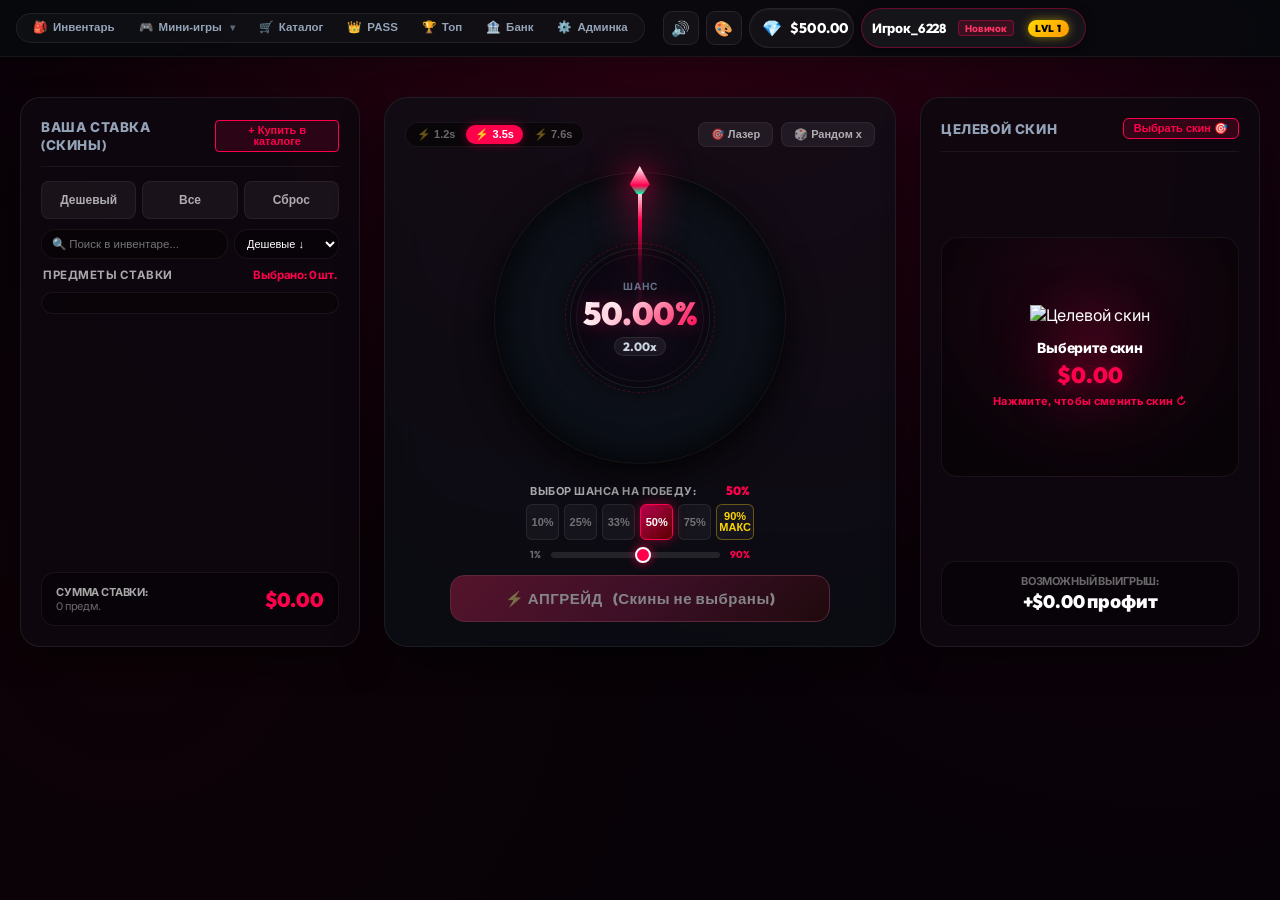
==== commit e601e8f0: "Fix wheel pattern contrast on mobile, restore guest session and  balance, fix mini games touch launc" ====
--- a/index.html
+++ b/index.html
@@ -35,7 +35,7 @@
   <link rel="preconnect" href="https://community.steamstatic.com" crossorigin>
   <link rel="preconnect" href="https://community.cloudflare.steamstatic.com" crossorigin>
   <link rel="preconnect" href="https://steamcommunity-a.akamaihd.net" crossorigin>
-  <link rel="stylesheet" href="css/style.css?v=4.8">
+  <link rel="stylesheet" href="css/style.css?v=4.9">
 
   <!-- Schema.org JSON-LD Structured Data for Google & Yandex -->
   <script type="application/ld+json">
@@ -1936,35 +1936,35 @@
     window.SIMUP_SUPABASE_URL = "https://btnsijgkefzhnnidcbou.supabase.co";
     window.SIMUP_SUPABASE_ANON_KEY = "sb_publishable_y5d9oDSY42gfFZoWvn074Q_mD_9zxOV";
   </script>
-  <script src="js/sound.js?v=4.8"></script>
-  <script src="js/skins-data.js?v=4.8"></script>
-  <script src="js/notifications.js?v=4.8"></script>
-  <script src="js/auth.js?v=4.8"></script>
-  <script src="js/economy.js?v=4.8"></script>
-  <script src="js/market-economy.js?v=4.8"></script>
-  <script src="js/catalog.js?v=4.8"></script>
-  <script src="js/upgrader.js?v=4.8"></script>
-  <script src="js/cases-data.js?v=4.8"></script>
-  <script src="js/cases.js?v=4.8"></script>
-  <script src="js/players-db.js?v=4.8"></script>
-  <script src="js/online-db.js?v=4.8"></script>
-  <script src="js/leaderboard.js?v=4.8"></script>
-  <script src="js/contracts.js?v=4.8"></script>
-  <script src="js/lucky-wheel.js?v=4.8"></script>
-  <script src="js/case-builder.js?v=4.8"></script>
-  <script src="js/mines.js?v=4.8"></script>
-  <script src="js/quests.js?v=4.8"></script>
-  <script src="js/coinflip.js?v=4.8"></script>
-  <script src="js/crash.js?v=4.8"></script>
-  <script src="js/case-battle.js?v=4.8"></script>
-  <script src="js/simup-pass.js?v=4.8"></script>
-  <script src="js/admin-panel.js?v=4.8"></script>
-  <script src="js/qrcode.js?v=4.8"></script>
-  <script src="js/app.js?v=4.8"></script>
+  <script src="js/sound.js?v=4.9"></script>
+  <script src="js/skins-data.js?v=4.9"></script>
+  <script src="js/notifications.js?v=4.9"></script>
+  <script src="js/auth.js?v=4.9"></script>
+  <script src="js/economy.js?v=4.9"></script>
+  <script src="js/market-economy.js?v=4.9"></script>
+  <script src="js/catalog.js?v=4.9"></script>
+  <script src="js/upgrader.js?v=4.9"></script>
+  <script src="js/cases-data.js?v=4.9"></script>
+  <script src="js/cases.js?v=4.9"></script>
+  <script src="js/players-db.js?v=4.9"></script>
+  <script src="js/online-db.js?v=4.9"></script>
+  <script src="js/leaderboard.js?v=4.9"></script>
+  <script src="js/contracts.js?v=4.9"></script>
+  <script src="js/lucky-wheel.js?v=4.9"></script>
+  <script src="js/case-builder.js?v=4.9"></script>
+  <script src="js/mines.js?v=4.9"></script>
+  <script src="js/quests.js?v=4.9"></script>
+  <script src="js/coinflip.js?v=4.9"></script>
+  <script src="js/crash.js?v=4.9"></script>
+  <script src="js/case-battle.js?v=4.9"></script>
+  <script src="js/simup-pass.js?v=4.9"></script>
+  <script src="js/admin-panel.js?v=4.9"></script>
+  <script src="js/qrcode.js?v=4.9"></script>
+  <script src="js/app.js?v=4.9"></script>
   <script>
     if ('serviceWorker' in navigator) {
       window.addEventListener('load', () => {
-        navigator.serviceWorker.register('./sw.js?v=4.8').then(reg => {
+        navigator.serviceWorker.register('./sw.js?v=4.9').then(reg => {
           reg.update();
         }).catch(() => {});
       });
--- a/css/style.css
+++ b/css/style.css
@@ -4426,9 +4426,11 @@
     order: -1 !important;
   }
 
+  .crash-canvas-wrapper,
   .crash-canvas-wrap {
-    min-height: 210px !important;
-    height: 220px !important;
+    min-height: 220px !important;
+    height: 230px !important;
+    display: block !important;
   }
 
   /* Contracts on Mobile */
@@ -6647,12 +6649,24 @@
   justify-content: center !important;
   text-align: center !important;
   pointer-events: none !important;
-  width: 140px !important;
-  height: 140px !important;
+  width: 130px;
+  height: 130px;
   border-radius: 50% !important;
-  background: radial-gradient(circle, rgba(16, 8, 17, 0.96) 0%, rgba(6, 2, 7, 0.88) 100%) !important;
+  background: radial-gradient(circle, rgba(18, 10, 24, 0.82) 0%, rgba(8, 4, 12, 0.88) 100%) !important;
   box-shadow: 0 0 24px rgba(0, 0, 0, 0.8) !important;
-  border: 1px solid rgba(255, 255, 255, 0.06) !important;
+  border: 1px solid rgba(255, 255, 255, 0.08) !important;
+  backdrop-filter: blur(8px) !important;
+}
+
+@media (max-width: 768px) {
+  .wheel-center-display {
+    width: 104px !important;
+    height: 104px !important;
+    background: radial-gradient(circle, rgba(18, 10, 24, 0.72) 0%, rgba(8, 4, 12, 0.80) 100%) !important;
+  }
+  .wheel-center-chance {
+    font-size: 20px !important;
+  }
 }
 
 /* 7. Primary Upgrade Button (Glowing Ruby Cherry) */
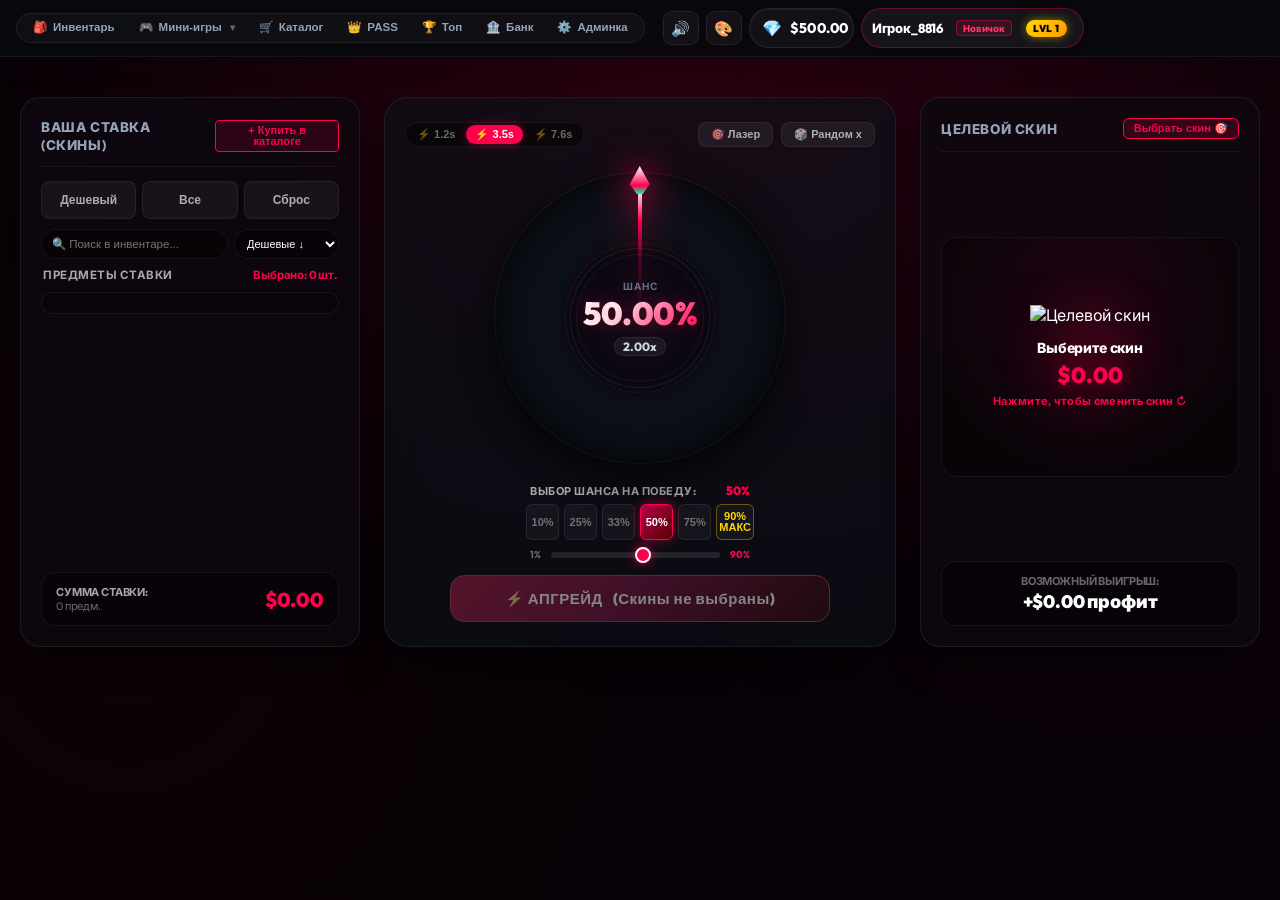
==== commit d4917bc8: "Part 1 Complete: SimupCore architectural foundation, readyState lifecycle fix, 1-click catalog buyin" ====
--- a/index.html
+++ b/index.html
@@ -35,7 +35,7 @@
   <link rel="preconnect" href="https://community.steamstatic.com" crossorigin>
   <link rel="preconnect" href="https://community.cloudflare.steamstatic.com" crossorigin>
   <link rel="preconnect" href="https://steamcommunity-a.akamaihd.net" crossorigin>
-  <link rel="stylesheet" href="css/style.css?v=4.9">
+  <link rel="stylesheet" href="css/style.css?v=5.0">
 
   <!-- Schema.org JSON-LD Structured Data for Google & Yandex -->
   <script type="application/ld+json">
@@ -1936,35 +1936,36 @@
     window.SIMUP_SUPABASE_URL = "https://btnsijgkefzhnnidcbou.supabase.co";
     window.SIMUP_SUPABASE_ANON_KEY = "sb_publishable_y5d9oDSY42gfFZoWvn074Q_mD_9zxOV";
   </script>
-  <script src="js/sound.js?v=4.9"></script>
-  <script src="js/skins-data.js?v=4.9"></script>
-  <script src="js/notifications.js?v=4.9"></script>
-  <script src="js/auth.js?v=4.9"></script>
-  <script src="js/economy.js?v=4.9"></script>
-  <script src="js/market-economy.js?v=4.9"></script>
-  <script src="js/catalog.js?v=4.9"></script>
-  <script src="js/upgrader.js?v=4.9"></script>
-  <script src="js/cases-data.js?v=4.9"></script>
-  <script src="js/cases.js?v=4.9"></script>
-  <script src="js/players-db.js?v=4.9"></script>
-  <script src="js/online-db.js?v=4.9"></script>
-  <script src="js/leaderboard.js?v=4.9"></script>
-  <script src="js/contracts.js?v=4.9"></script>
-  <script src="js/lucky-wheel.js?v=4.9"></script>
-  <script src="js/case-builder.js?v=4.9"></script>
-  <script src="js/mines.js?v=4.9"></script>
-  <script src="js/quests.js?v=4.9"></script>
-  <script src="js/coinflip.js?v=4.9"></script>
-  <script src="js/crash.js?v=4.9"></script>
-  <script src="js/case-battle.js?v=4.9"></script>
-  <script src="js/simup-pass.js?v=4.9"></script>
-  <script src="js/admin-panel.js?v=4.9"></script>
-  <script src="js/qrcode.js?v=4.9"></script>
-  <script src="js/app.js?v=4.9"></script>
+  <script src="js/sound.js?v=5.0"></script>
+  <script src="js/skins-data.js?v=5.0"></script>
+  <script src="js/notifications.js?v=5.0"></script>
+  <script src="js/auth.js?v=5.0"></script>
+  <script src="js/economy.js?v=5.0"></script>
+  <script src="js/market-economy.js?v=5.0"></script>
+  <script src="js/catalog.js?v=5.0"></script>
+  <script src="js/upgrader.js?v=5.0"></script>
+  <script src="js/cases-data.js?v=5.0"></script>
+  <script src="js/cases.js?v=5.0"></script>
+  <script src="js/players-db.js?v=5.0"></script>
+  <script src="js/online-db.js?v=5.0"></script>
+  <script src="js/leaderboard.js?v=5.0"></script>
+  <script src="js/contracts.js?v=5.0"></script>
+  <script src="js/lucky-wheel.js?v=5.0"></script>
+  <script src="js/case-builder.js?v=5.0"></script>
+  <script src="js/mines.js?v=5.0"></script>
+  <script src="js/quests.js?v=5.0"></script>
+  <script src="js/coinflip.js?v=5.0"></script>
+  <script src="js/crash.js?v=5.0"></script>
+  <script src="js/case-battle.js?v=5.0"></script>
+  <script src="js/simup-pass.js?v=5.0"></script>
+  <script src="js/admin-panel.js?v=5.0"></script>
+  <script src="js/qrcode.js?v=5.0"></script>
+  <script src="js/simup-core.js?v=5.0"></script>
+  <script src="js/app.js?v=5.0"></script>
   <script>
     if ('serviceWorker' in navigator) {
       window.addEventListener('load', () => {
-        navigator.serviceWorker.register('./sw.js?v=4.9').then(reg => {
+        navigator.serviceWorker.register('./sw.js?v=5.0').then(reg => {
           reg.update();
         }).catch(() => {});
       });
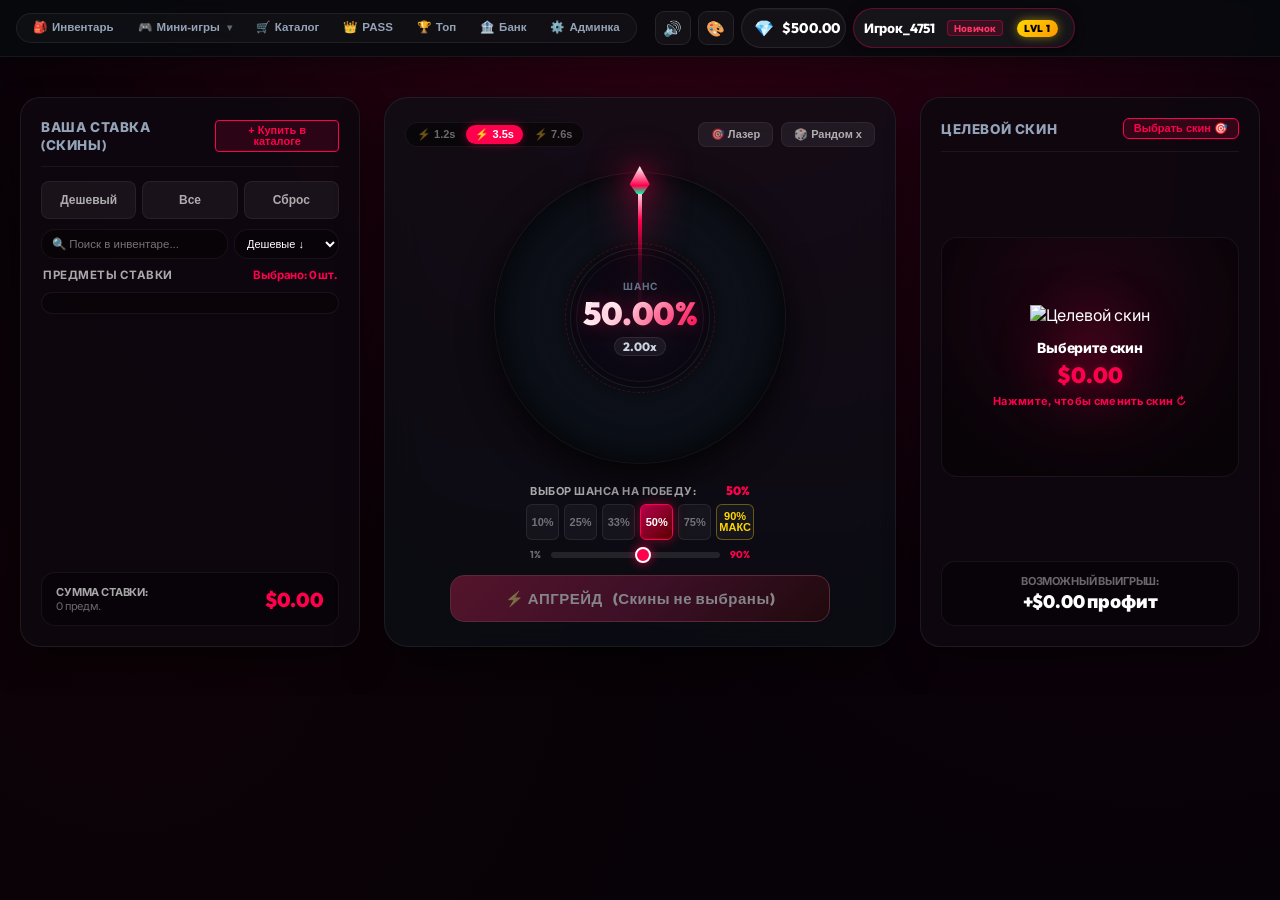
==== commit 27c5face: "feat(renovation): complete parts 2-5 - fix high-tier upgrader odds, cancel random X, enhance wheel p" ====
--- a/index.html
+++ b/index.html
@@ -164,11 +164,6 @@
           <span class="action-badge" id="cart-badge-count" style="display:none;">0</span>
         </button>
 
-        <!-- Bank / Loan Button -->
-        <button class="btn-header-action" id="btn-header-bank" title="Виртуальный банк и кредиты" aria-label="Банк" data-tab="bank">
-          <span class="action-icon">🏦</span>
-          <span class="action-label">Банк</span>
-        </button>
 
         <!-- Cross-Device Sync Button -->
         <button class="btn-header-action" id="btn-open-sync-modal" title="Синхронизация аккаунта (ПК ↔ Смартфон)" aria-label="Синхронизация">
@@ -290,14 +285,7 @@
               </div>
             </div>
 
-            <!-- Right on Mobile: Minimalist SIMUP Logo (hidden on PC via CSS @media) -->
-            <div class="arena-brand-badge" title="SIMUP Upgrader">
-              <svg class="arena-brand-icon" viewBox="0 0 24 24" fill="none" xmlns="http://www.w3.org/2000/svg">
-                <polygon points="12,2 22,7 22,17 12,22 2,17 2,7" stroke="#ff004d" stroke-width="2" fill="rgba(255, 0, 77, 0.12)" stroke-linejoin="round"/>
-                <path d="M12 7L16.5 12H13.5V17H10.5V12H7.5L12 7Z" fill="#ff004d"/>
-              </svg>
-              <span class="arena-brand-text">SIMUP</span>
-            </div>
+
           </div>
 
           <!-- 60fps Interactive Wheel Box (Clean canvas without overlays) -->
@@ -1936,36 +1924,36 @@
     window.SIMUP_SUPABASE_URL = "https://btnsijgkefzhnnidcbou.supabase.co";
     window.SIMUP_SUPABASE_ANON_KEY = "sb_publishable_y5d9oDSY42gfFZoWvn074Q_mD_9zxOV";
   </script>
-  <script src="js/sound.js?v=5.0"></script>
-  <script src="js/skins-data.js?v=5.0"></script>
-  <script src="js/notifications.js?v=5.0"></script>
-  <script src="js/auth.js?v=5.0"></script>
-  <script src="js/economy.js?v=5.0"></script>
-  <script src="js/market-economy.js?v=5.0"></script>
-  <script src="js/catalog.js?v=5.0"></script>
-  <script src="js/upgrader.js?v=5.0"></script>
-  <script src="js/cases-data.js?v=5.0"></script>
-  <script src="js/cases.js?v=5.0"></script>
-  <script src="js/players-db.js?v=5.0"></script>
-  <script src="js/online-db.js?v=5.0"></script>
-  <script src="js/leaderboard.js?v=5.0"></script>
-  <script src="js/contracts.js?v=5.0"></script>
-  <script src="js/lucky-wheel.js?v=5.0"></script>
-  <script src="js/case-builder.js?v=5.0"></script>
-  <script src="js/mines.js?v=5.0"></script>
-  <script src="js/quests.js?v=5.0"></script>
-  <script src="js/coinflip.js?v=5.0"></script>
-  <script src="js/crash.js?v=5.0"></script>
-  <script src="js/case-battle.js?v=5.0"></script>
-  <script src="js/simup-pass.js?v=5.0"></script>
-  <script src="js/admin-panel.js?v=5.0"></script>
-  <script src="js/qrcode.js?v=5.0"></script>
-  <script src="js/simup-core.js?v=5.0"></script>
-  <script src="js/app.js?v=5.0"></script>
+  <script src="js/sound.js?v=5.1"></script>
+  <script src="js/skins-data.js?v=5.1"></script>
+  <script src="js/notifications.js?v=5.1"></script>
+  <script src="js/auth.js?v=5.1"></script>
+  <script src="js/economy.js?v=5.1"></script>
+  <script src="js/market-economy.js?v=5.1"></script>
+  <script src="js/catalog.js?v=5.1"></script>
+  <script src="js/upgrader.js?v=5.1"></script>
+  <script src="js/cases-data.js?v=5.1"></script>
+  <script src="js/cases.js?v=5.1"></script>
+  <script src="js/players-db.js?v=5.1"></script>
+  <script src="js/online-db.js?v=5.1"></script>
+  <script src="js/leaderboard.js?v=5.1"></script>
+  <script src="js/contracts.js?v=5.1"></script>
+  <script src="js/lucky-wheel.js?v=5.1"></script>
+  <script src="js/case-builder.js?v=5.1"></script>
+  <script src="js/mines.js?v=5.1"></script>
+  <script src="js/quests.js?v=5.1"></script>
+  <script src="js/coinflip.js?v=5.1"></script>
+  <script src="js/crash.js?v=5.1"></script>
+  <script src="js/case-battle.js?v=5.1"></script>
+  <script src="js/simup-pass.js?v=5.1"></script>
+  <script src="js/admin-panel.js?v=5.1"></script>
+  <script src="js/qrcode.js?v=5.1"></script>
+  <script src="js/simup-core.js?v=5.1"></script>
+  <script src="js/app.js?v=5.1"></script>
   <script>
     if ('serviceWorker' in navigator) {
       window.addEventListener('load', () => {
-        navigator.serviceWorker.register('./sw.js?v=5.0').then(reg => {
+        navigator.serviceWorker.register('./sw.js?v=5.1').then(reg => {
           reg.update();
         }).catch(() => {});
       });
--- a/css/style.css
+++ b/css/style.css
@@ -174,30 +174,31 @@
   z-index: 90;
   background: #09030a;
   border-bottom: 1px solid rgba(255, 255, 255, 0.08);
-  padding: 10px 20px;
+  padding: 8px 16px;
   max-width: 100vw;
   width: 100%;
   box-sizing: border-box;
-  overflow: hidden;
+  overflow: visible;
 }
 
 .header-inner {
-  max-width: 1440px;
+  max-width: 100%;
   width: 100%;
   margin: 0 auto;
   display: flex;
   align-items: center;
-  justify-content: flex-start;
-  gap: 12px;
+  justify-content: space-between;
+  gap: 8px;
   min-width: 0;
   flex-wrap: nowrap;
 }
 
-/* Hide brand logo in top header on PC & mobile (the brand logo is centered right above the wheel in the arena) */
+/* Hide brand logo in top header and arena per user request */
 .brand-section,
 .brand-logo-icon,
 .brand-logo-text,
-.badge-sim {
+.badge-sim,
+.arena-brand-badge {
   display: none !important;
 }
 
@@ -209,7 +210,7 @@
   border: 1px solid var(--border-color);
   padding: 3px;
   border-radius: 999px;
-  gap: 3px;
+  gap: 2px;
 }
 
 .desktop-nav-tabs {
@@ -222,14 +223,15 @@
   background: transparent;
   border: none;
   color: var(--text-muted);
-  padding: 7px 14px;
+  padding: 6px 12px;
   border-radius: var(--radius-sm);
-  font-size: 13px;
+  font-size: 12.5px;
   font-weight: 600;
   cursor: pointer;
   display: flex;
   align-items: center;
-  gap: 6px;
+  gap: 5px;
+  white-space: nowrap;
   transition: all var(--transition-fast);
 }
 
@@ -249,22 +251,19 @@
 .header-actions {
   display: flex;
   align-items: center;
-  gap: 8px;
+  gap: 6px;
   flex-shrink: 0;
   margin-left: auto;
   justify-content: flex-end;
 }
 
-@media (max-width: 1280px) {
-  .btn-header-action .action-label {
-    display: none !important;
-  }
-  .btn-header-action {
-    padding: 0 10px !important;
-  }
-  .header-actions {
-    gap: 6px;
-  }
+/* Always hide text labels in header action buttons to guarantee profile button never overflows */
+.btn-header-action .action-label {
+  display: none !important;
+}
+.btn-header-action {
+  padding: 0 9px !important;
+  height: 34px !important;
 }
 
 #user-header-container {
@@ -6061,8 +6060,11 @@
     -webkit-overflow-scrolling: touch !important;
     overscroll-behavior-y: contain !important;
   }
-  /* Колесо апгрейда: чёткий размер, без layout-thrash */
-  .upgrader-wheel-box,
+  /* Колесо апгрейда: чёткий размер, стрелка видна без обрезки */
+  .upgrader-wheel-box {
+    contain: layout style !important;
+    overflow: visible !important;
+  }
   #wheel-canvas {
     contain: layout style paint !important;
   }
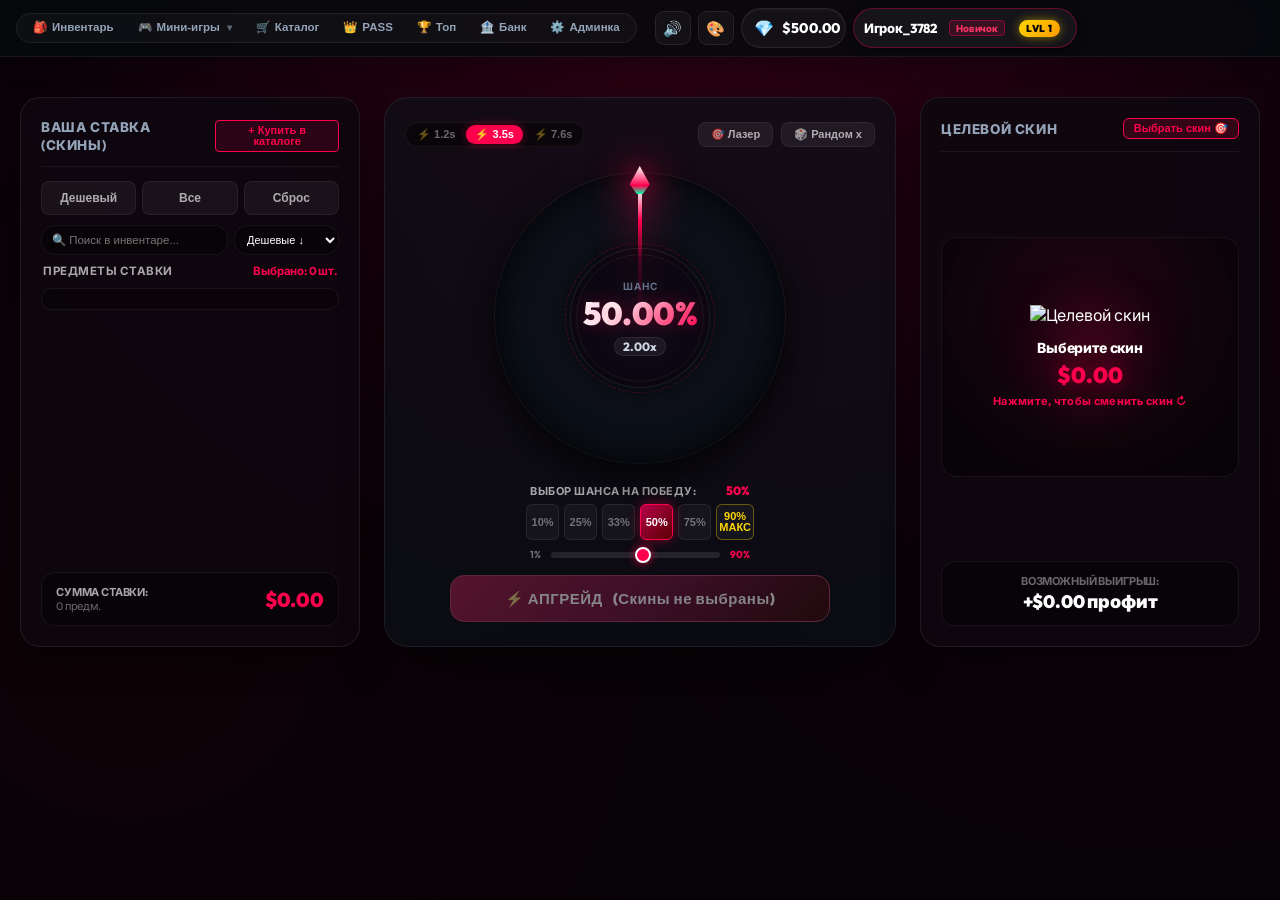
==== commit a51b2e48: "Fix mini-games activation, crash canvas loading, store inventory sync, and mobile wheel pattern" ====
--- a/index.html
+++ b/index.html
@@ -1924,32 +1924,32 @@
     window.SIMUP_SUPABASE_URL = "https://btnsijgkefzhnnidcbou.supabase.co";
     window.SIMUP_SUPABASE_ANON_KEY = "sb_publishable_y5d9oDSY42gfFZoWvn074Q_mD_9zxOV";
   </script>
-  <script src="js/sound.js?v=5.1"></script>
-  <script src="js/skins-data.js?v=5.1"></script>
-  <script src="js/notifications.js?v=5.1"></script>
-  <script src="js/auth.js?v=5.1"></script>
-  <script src="js/economy.js?v=5.1"></script>
-  <script src="js/market-economy.js?v=5.1"></script>
-  <script src="js/catalog.js?v=5.1"></script>
-  <script src="js/upgrader.js?v=5.1"></script>
-  <script src="js/cases-data.js?v=5.1"></script>
-  <script src="js/cases.js?v=5.1"></script>
-  <script src="js/players-db.js?v=5.1"></script>
-  <script src="js/online-db.js?v=5.1"></script>
-  <script src="js/leaderboard.js?v=5.1"></script>
-  <script src="js/contracts.js?v=5.1"></script>
-  <script src="js/lucky-wheel.js?v=5.1"></script>
-  <script src="js/case-builder.js?v=5.1"></script>
-  <script src="js/mines.js?v=5.1"></script>
-  <script src="js/quests.js?v=5.1"></script>
-  <script src="js/coinflip.js?v=5.1"></script>
-  <script src="js/crash.js?v=5.1"></script>
-  <script src="js/case-battle.js?v=5.1"></script>
-  <script src="js/simup-pass.js?v=5.1"></script>
-  <script src="js/admin-panel.js?v=5.1"></script>
-  <script src="js/qrcode.js?v=5.1"></script>
-  <script src="js/simup-core.js?v=5.1"></script>
-  <script src="js/app.js?v=5.1"></script>
+  <script src="js/sound.js?v=5.2"></script>
+  <script src="js/skins-data.js?v=5.2"></script>
+  <script src="js/notifications.js?v=5.2"></script>
+  <script src="js/auth.js?v=5.2"></script>
+  <script src="js/economy.js?v=5.2"></script>
+  <script src="js/market-economy.js?v=5.2"></script>
+  <script src="js/catalog.js?v=5.2"></script>
+  <script src="js/upgrader.js?v=5.2"></script>
+  <script src="js/cases-data.js?v=5.2"></script>
+  <script src="js/cases.js?v=5.2"></script>
+  <script src="js/players-db.js?v=5.2"></script>
+  <script src="js/online-db.js?v=5.2"></script>
+  <script src="js/leaderboard.js?v=5.2"></script>
+  <script src="js/contracts.js?v=5.2"></script>
+  <script src="js/lucky-wheel.js?v=5.2"></script>
+  <script src="js/case-builder.js?v=5.2"></script>
+  <script src="js/mines.js?v=5.2"></script>
+  <script src="js/quests.js?v=5.2"></script>
+  <script src="js/coinflip.js?v=5.2"></script>
+  <script src="js/crash.js?v=5.2"></script>
+  <script src="js/case-battle.js?v=5.2"></script>
+  <script src="js/simup-pass.js?v=5.2"></script>
+  <script src="js/admin-panel.js?v=5.2"></script>
+  <script src="js/qrcode.js?v=5.2"></script>
+  <script src="js/simup-core.js?v=5.2"></script>
+  <script src="js/app.js?v=5.2"></script>
   <script>
     if ('serviceWorker' in navigator) {
       window.addEventListener('load', () => {
--- a/css/style.css
+++ b/css/style.css
@@ -1933,20 +1933,20 @@
   top: 50%;
   left: 50%;
   transform: translate(-50%, -50%);
-  width: 140px;
-  height: 140px;
+  width: 112px;
+  height: 112px;
   border-radius: 50%;
-  background: radial-gradient(circle at 50% 45%, rgba(18, 26, 42, 0.98) 0%, rgba(9, 13, 22, 0.98) 75%, rgba(4, 7, 12, 1) 100%);
-  border: 2px solid rgba(var(--accent-rgb), 0.45);
+  background: radial-gradient(circle at 50% 45%, rgba(18, 10, 24, 0.92) 0%, rgba(8, 4, 12, 0.95) 75%, rgba(4, 2, 6, 0.98) 100%);
+  border: 1.5px solid rgba(var(--accent-rgb), 0.45);
   display: flex;
   flex-direction: column;
   align-items: center;
   justify-content: center;
   text-align: center;
-  box-shadow: 0 0 35px rgba(0, 0, 0, 0.95), 0 0 16px rgba(var(--accent-rgb), 0.2), inset 0 0 20px rgba(var(--accent-rgb), 0.1);
+  box-shadow: 0 0 20px rgba(0, 0, 0, 0.8), 0 0 10px rgba(var(--accent-rgb), 0.2);
   z-index: 15;
   pointer-events: none;
-  backdrop-filter: blur(10px);
+  backdrop-filter: blur(6px);
 }
 
 .wheel-center-display::before {
@@ -6662,12 +6662,14 @@
 
 @media (max-width: 768px) {
   .wheel-center-display {
-    width: 104px !important;
-    height: 104px !important;
-    background: radial-gradient(circle, rgba(18, 10, 24, 0.72) 0%, rgba(8, 4, 12, 0.80) 100%) !important;
+    width: 94px !important;
+    height: 94px !important;
+    background: radial-gradient(circle, rgba(18, 10, 24, 0.88) 0%, rgba(8, 4, 12, 0.95) 100%) !important;
+    border: 1.5px solid rgba(255, 0, 77, 0.4) !important;
+    box-shadow: 0 0 15px rgba(0, 0, 0, 0.8) !important;
   }
   .wheel-center-chance {
-    font-size: 20px !important;
+    font-size: 18px !important;
   }
 }
 
@@ -6964,41 +6966,36 @@
     white-space: nowrap !important;
   }
 
-  /* Wheel top controls on smartphones:
-     Left: Stacked block with speed switcher on row 1, and arrow style + random on row 2.
-     Right: ONLY the minimalist logo badge */
+  /* Wheel top controls on smartphones: clean single row, no bloated stacked rows */
   .wheel-top-controls {
     display: flex !important;
     align-items: center !important;
     justify-content: space-between !important;
-    gap: 8px !important;
-    margin-bottom: 14px !important;
+    gap: 6px !important;
+    margin-bottom: 10px !important;
     width: 100% !important;
     position: relative !important;
   }
 
   .wheel-controls-stacked-left {
     display: flex !important;
-    flex-direction: column !important;
-    align-items: flex-start !important;
+    flex-direction: row !important;
+    align-items: center !important;
     gap: 6px !important;
-    flex: 1 !important;
-    min-width: 0 !important;
+    flex-wrap: wrap !important;
+    width: 100% !important;
   }
 
   .wheel-controls-left {
     display: flex !important;
     align-items: center !important;
     gap: 4px !important;
-    width: 100% !important;
   }
 
   .wheel-controls-right {
     display: flex !important;
     align-items: center !important;
     gap: 6px !important;
-    flex-wrap: nowrap !important;
-    width: 100% !important;
   }
 
   .speed-switcher-pill {
@@ -7007,7 +7004,7 @@
   }
 
   .speed-switcher-pill .btn-speed-pill {
-    padding: 3px 6px !important;
+    padding: 4px 6px !important;
     font-size: 10px !important;
   }
 
@@ -7020,30 +7017,14 @@
     min-height: 28px !important;
   }
 
-  /* Right-pinned minimalist brand badge on mobile: ONLY logo on the right */
+  /* Completely hide logo and brand badges everywhere per user request */
   .arena-brand-badge {
-    margin-left: auto !important;
-    flex-shrink: 0 !important;
-    align-self: center !important;
-    padding: 5px 10px !important;
-    height: 32px !important;
-    box-sizing: border-box !important;
-    gap: 6px !important;
-  }
-
-  .arena-brand-icon {
-    width: 15px !important;
-    height: 15px !important;
-  }
-
-  .arena-brand-text {
-    font-size: 12px !important;
-    letter-spacing: 0.7px !important;
-  }
-
-  /* A tiny bit more free space above wheel */
+    display: none !important;
+  }
+
+  /* Free space above wheel */
   .upgrader-wheel-box {
-    margin-top: 14px !important;
+    margin-top: 10px !important;
     margin-bottom: 10px !important;
   }
 }
@@ -7076,18 +7057,14 @@
     font-size: 9px !important;
   }
   .arena-brand-badge {
-    padding: 3px 6px !important;
-    gap: 4px !important;
-  }
-  .arena-brand-text {
-    font-size: 10.5px !important;
+    display: none !important;
   }
 }
 
 /* ==========================================================================
    BUTTON UNIFORMITY & SIZING (ADJACENT BUTTON SYMMETRY)
    ========================================================================== */
-.game-filter-pills, .inv-filter-chips-row, .preset-mults-row, .preset-chips-row, #price-quick-pills {
+.game-filter-pills, .inv-filter-chips-row, #price-quick-pills {
   display: flex;
   align-items: center;
   gap: 6px;
@@ -7096,11 +7073,9 @@
 
 .game-filter-pills .game-pill-btn,
 .inv-filter-chips-row .bet-chip,
-.preset-mults-row .btn-mult-chip,
-.preset-chips-row .bet-chip,
 #price-quick-pills .game-pill-btn {
-  min-height: 38px;
-  height: 38px;
+  min-height: 34px;
+  height: 34px;
   display: inline-flex;
   align-items: center;
   justify-content: center;
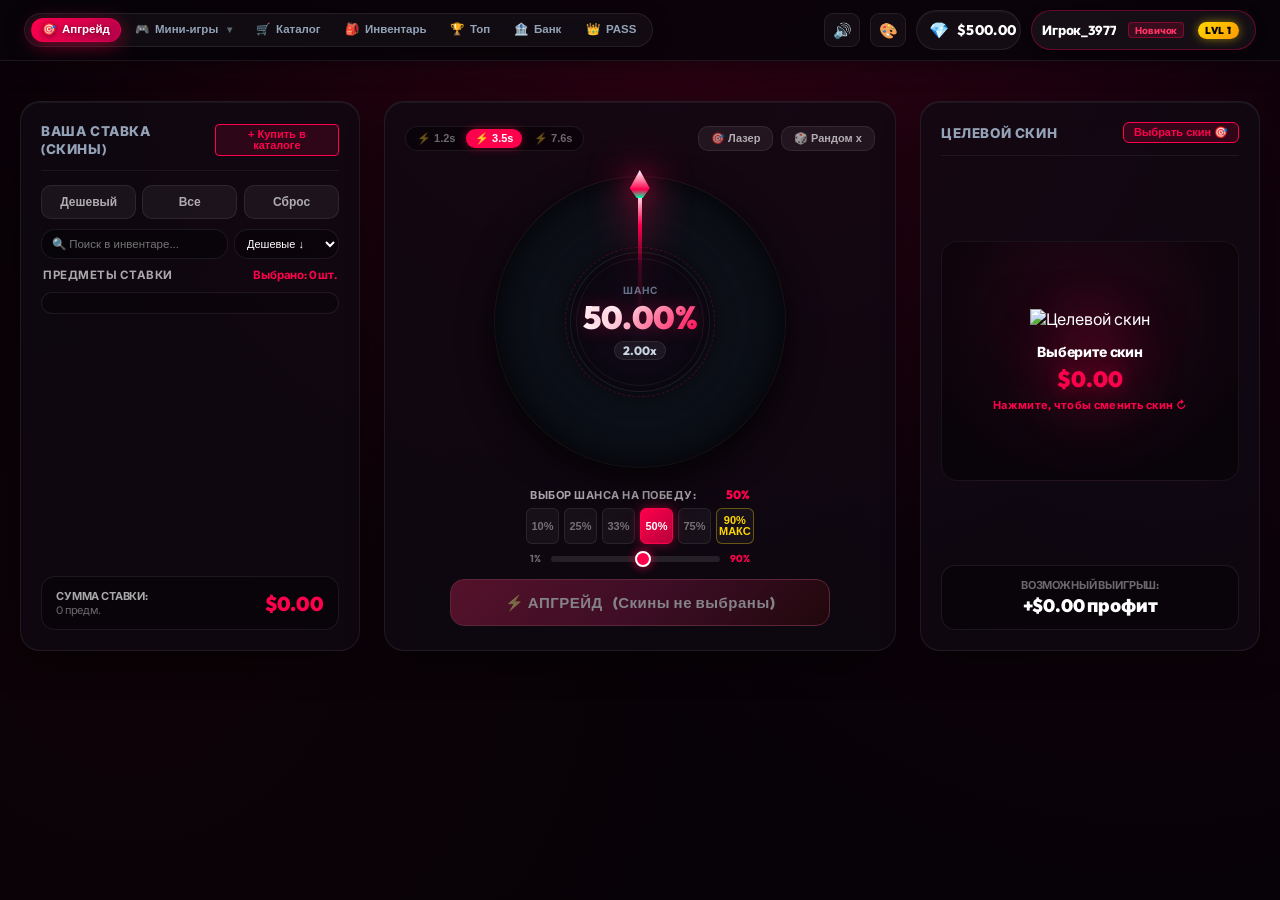
==== commit 5836bc21: "feat: complete studio-grade UI overhaul with liquid glass, 120fps fluid transitions, click-only game" ====
--- a/index.html
+++ b/index.html
@@ -35,7 +35,7 @@
   <link rel="preconnect" href="https://community.steamstatic.com" crossorigin>
   <link rel="preconnect" href="https://community.cloudflare.steamstatic.com" crossorigin>
   <link rel="preconnect" href="https://steamcommunity-a.akamaihd.net" crossorigin>
-  <link rel="stylesheet" href="css/style.css?v=5.0">
+  <link rel="stylesheet" href="css/style.css?v=5.3">
 
   <!-- Schema.org JSON-LD Structured Data for Google & Yandex -->
   <script type="application/ld+json">
@@ -60,30 +60,23 @@
   <!-- ==================== HEADER ==================== -->
   <header class="site-header">
     <div class="header-inner">
-      <!-- MAIN NAVIGATION (Play2Go Clean Minimalist Hub) -->
+      <!-- MAIN NAVIGATION (Studio-Grade Minimalist Nav) -->
       <nav class="nav-tabs desktop-nav-tabs" id="desktop-nav-scroller" aria-label="Навигация сайта">
-        <button class="nav-tab-btn" data-tab="inventory">
-          <span>🎒</span> Инвентарь
+        <button class="nav-tab-btn active" data-tab="upgrader">
+          <span>🎯</span> Апгрейд
         </button>
 
         <!-- Consolidated Games Dropdown -->
         <div class="games-nav-dropdown-wrap">
           <button class="nav-tab-btn btn-open-games-hub" id="btn-desktop-games-hub" type="button" title="Все мини-игры">
-            <span>🎮</span> Мини-игры <span style="font-size: 10px; opacity: 0.6; margin-left: 2px;">▾</span>
+            <span>🎮</span> Мини-игры <span class="games-chevron">▾</span>
           </button>
           <div class="games-dropdown-menu" id="games-dropdown-menu">
-            <div class="games-drop-item" data-tab="upgrader">
-              <span class="drop-icon">🎯</span>
-              <div class="drop-info">
-                <div class="drop-title">Апгрейд (Главная)</div>
-                <div class="drop-desc">Колесо и прокачка скинов</div>
-              </div>
-            </div>
             <div class="games-drop-item" data-tab="casebattle">
               <span class="drop-icon">⚔️</span>
               <div class="drop-info">
-                <div class="drop-title">Дуэли 1v1 (Кейс & Апгрейд) <span class="drop-badge-new">NEW</span></div>
-                <div class="drop-desc">Кейс-батлы и Апгрейд-батлы 1 на 1</div>
+                <div class="drop-title">Дуэли 1v1 <span class="drop-badge-new">NEW</span></div>
+                <div class="drop-desc">Кейс-батлы и Апгрейд-батлы</div>
               </div>
             </div>
             <div class="games-drop-item" data-tab="cases">
@@ -121,11 +114,12 @@
                 <div class="drop-desc">Ракета с иксом до 1000x</div>
               </div>
             </div>
+            <div class="games-drop-divider"></div>
             <div class="games-drop-item" data-tab="admin">
               <span class="drop-icon">⚙️</span>
               <div class="drop-info">
                 <div class="drop-title">Панель Админа</div>
-                <div class="drop-desc">Управление балансом и долгами</div>
+                <div class="drop-desc">Баланс, займы и тесты</div>
               </div>
             </div>
           </div>
@@ -134,17 +128,17 @@
         <button class="nav-tab-btn" data-tab="catalog">
           <span>🛒</span> Каталог
         </button>
+        <button class="nav-tab-btn" data-tab="inventory">
+          <span>🎒</span> Инвентарь
+        </button>
+        <button class="nav-tab-btn" data-tab="leaderboard">
+          <span>🏆</span> Топ
+        </button>
+        <button class="nav-tab-btn" data-tab="bank">
+          <span>🏦</span> Банк
+        </button>
         <button class="nav-tab-btn" data-tab="pass">
           <span>👑</span> PASS
-        </button>
-        <button class="nav-tab-btn" data-tab="leaderboard">
-          <span>🏆</span> Топ
-        </button>
-        <button class="nav-tab-btn" data-tab="bank">
-          <span>🏦</span> Банк
-        </button>
-        <button class="nav-tab-btn" data-tab="admin" title="Панель администратора / Создателя">
-          <span>⚙️</span> Админка
         </button>
       </nav>
 
@@ -262,30 +256,21 @@
         <div class="upgrader-col-center">
           <!-- Top row: Speed mode switcher (Left), Minimalist SIMUP Logo (Center on PC, Right on Mobile), Arrow Style & Random (Right on PC) -->
           <div class="wheel-top-controls">
-            <!-- Left block on Mobile (Stacked: Row 1 Speed Switcher, Row 2 Arrow Style & Random Upgrade) -->
-            <div class="wheel-controls-stacked-left">
-              <!-- Row 1 (Mobile) / Column 1 (PC): Speed Switcher -->
-              <div class="wheel-controls-left">
-                <div class="speed-switcher-pill" id="speed-switcher">
-                  <button class="btn-speed-pill" data-speed="fast">⚡ 1.2s</button>
-                  <button class="btn-speed-pill active" data-speed="normal">⚡ 3.5s</button>
-                  <button class="btn-speed-pill" data-speed="slow">⚡ 7.6s</button>
-                </div>
-              </div>
-
-              <!-- Row 2 (Mobile) / Column 3 (PC): Arrow Style Selector & Random Upgrade -->
-              <div class="wheel-controls-right">
-                <button class="btn-turbo-pill" id="btn-quick-arrow-style" title="Сменить стиль стрелки">
-                  <span id="label-arrow-style-name">🎯 Лазер</span>
-                </button>
-
-                <button class="btn-turbo-pill" id="btn-random-upgrade" title="Выбрать случайный множитель от 1.1x до 1000x!">
-                  <span>🎲 Рандом x</span>
-                </button>
-              </div>
-            </div>
-
-
+            <div class="speed-switcher-pill" id="speed-switcher">
+              <button class="btn-speed-pill" data-speed="fast">⚡ 1.2s</button>
+              <button class="btn-speed-pill active" data-speed="normal">⚡ 3.5s</button>
+              <button class="btn-speed-pill" data-speed="slow">⚡ 7.6s</button>
+            </div>
+
+            <div class="wheel-controls-right">
+              <button class="btn-turbo-pill" id="btn-quick-arrow-style" title="Сменить стиль стрелки">
+                <span id="label-arrow-style-name">🎯 Лазер</span>
+              </button>
+
+              <button class="btn-turbo-pill" id="btn-random-upgrade" title="Выбрать случайный множитель от 1.1x до 1000x!">
+                <span>🎲 Рандом x</span>
+              </button>
+            </div>
           </div>
 
           <!-- 60fps Interactive Wheel Box (Clean canvas without overlays) -->
@@ -1948,12 +1933,12 @@
   <script src="js/simup-pass.js?v=5.2"></script>
   <script src="js/admin-panel.js?v=5.2"></script>
   <script src="js/qrcode.js?v=5.2"></script>
-  <script src="js/simup-core.js?v=5.2"></script>
-  <script src="js/app.js?v=5.2"></script>
+  <script src="js/simup-core.js?v=5.3"></script>
+  <script src="js/app.js?v=5.3"></script>
   <script>
     if ('serviceWorker' in navigator) {
       window.addEventListener('load', () => {
-        navigator.serviceWorker.register('./sw.js?v=5.1').then(reg => {
+        navigator.serviceWorker.register('./sw.js?v=5.3').then(reg => {
           reg.update();
         }).catch(() => {});
       });
--- a/css/style.css
+++ b/css/style.css
@@ -12,17 +12,17 @@
   --accent-rgb: 255, 0, 77;
   --accent-hover: #ff2e5b;
   --accent-glow: rgba(255, 0, 77, 0.32);
-  --accent-gradient: linear-gradient(135deg, #b6004c 0%, #590000 100%);
-  --accent-gradient-hover: linear-gradient(135deg, #d40059 0%, #730000 100%);
-
-  --bg-primary: #070307;
-  --bg-secondary: #0e070e;
-  --bg-card: rgba(18, 11, 18, 0.72);
-  --bg-card-hover: rgba(26, 16, 27, 0.88);
-  --bg-glass: rgba(14, 8, 14, 0.82);
-
-  --border-color: rgba(255, 255, 255, 0.06);
-  --border-highlight: rgba(255, 0, 77, 0.28);
+  --accent-gradient: linear-gradient(135deg, #ff004d 0%, #b8003a 100%);
+  --accent-gradient-hover: linear-gradient(135deg, #ff2e6d 0%, #d40046 100%);
+
+  --bg-primary: #080309;
+  --bg-secondary: #0e0710;
+  --bg-card: rgba(18, 11, 22, 0.68);
+  --bg-card-hover: rgba(26, 16, 32, 0.85);
+  --bg-glass: rgba(14, 8, 18, 0.85);
+
+  --border-color: rgba(255, 255, 255, 0.08);
+  --border-highlight: rgba(255, 0, 77, 0.35);
 
   --text-main: #ffffff;
   --text-muted: rgba(255, 255, 255, 0.65);
@@ -34,14 +34,19 @@
   --warning: #f59e0b;
   --success: #10b981;
 
-  --radius-sm: 8px;
+  --radius-xs: 6px;
+  --radius-sm: 10px;
   --radius-md: 14px;
-  --radius-lg: 18px;
+  --radius-lg: 20px;
   --radius-xl: 24px;
-
-  --transition-fast: 0.18s cubic-bezier(0.4, 0, 0.2, 1);
-  --transition-smooth: 0.3s cubic-bezier(0.4, 0, 0.2, 1);
-  --transition-bounce: 0.45s cubic-bezier(0.175, 0.885, 0.32, 1.275);
+  --radius-pill: 999px;
+
+  /* 120 FPS Fluid Micro-Transitions */
+  --ease-120: cubic-bezier(0.16, 1, 0.3, 1);
+  --ease-spring: cubic-bezier(0.34, 1.56, 0.64, 1);
+  --transition-fast: 0.18s cubic-bezier(0.16, 1, 0.3, 1);
+  --transition-smooth: 0.26s cubic-bezier(0.16, 1, 0.3, 1);
+  --transition-bounce: 0.4s cubic-bezier(0.34, 1.56, 0.64, 1);
 }
 
 /* Theme: Cyber Violet */
@@ -202,15 +207,18 @@
   display: none !important;
 }
 
-/* NAVIGATION TABS: Shifted to the left */
+/* NAVIGATION TABS: Studio Liquid Glass Pill */
 .nav-tabs {
   display: flex;
   align-items: center;
   background: rgba(255, 255, 255, 0.04);
+  backdrop-filter: blur(16px);
+  -webkit-backdrop-filter: blur(16px);
   border: 1px solid var(--border-color);
-  padding: 3px;
-  border-radius: 999px;
-  gap: 2px;
+  padding: 4px;
+  border-radius: var(--radius-pill);
+  gap: 3px;
+  box-shadow: 0 4px 20px rgba(0, 0, 0, 0.35);
 }
 
 .desktop-nav-tabs {
@@ -223,28 +231,33 @@
   background: transparent;
   border: none;
   color: var(--text-muted);
-  padding: 6px 12px;
-  border-radius: var(--radius-sm);
-  font-size: 12.5px;
+  padding: 7px 14px;
+  border-radius: var(--radius-pill);
+  font-size: 13px;
   font-weight: 600;
   cursor: pointer;
-  display: flex;
-  align-items: center;
-  gap: 5px;
+  display: inline-flex;
+  align-items: center;
+  gap: 6px;
   white-space: nowrap;
-  transition: all var(--transition-fast);
+  transition: all 0.2s var(--ease-120);
 }
 
 .nav-tab-btn:hover {
   color: #fff;
-  background: rgba(255, 255, 255, 0.05);
+  background: rgba(255, 255, 255, 0.08);
+  transform: translateY(-1px);
+}
+
+.nav-tab-btn:active {
+  transform: scale(0.96);
 }
 
 .nav-tab-btn.active {
-  color: #000;
-  background: var(--accent-color);
-  box-shadow: 0 0 16px var(--accent-glow);
-  font-weight: 700;
+  color: #ffffff !important;
+  background: var(--accent-gradient) !important;
+  box-shadow: 0 4px 16px var(--accent-glow) !important;
+  font-weight: 700 !important;
 }
 
 /* HEADER USER CONTROLS */
@@ -434,19 +447,26 @@
   transform: translateY(-1px);
 }
 
-/* --- TAB PAGES --- */
+/* --- TAB PAGES (120 FPS FLUID VIEW TRANSITIONS) --- */
 .tab-content {
   display: none;
-  animation: fadeIn 0.28s ease;
 }
 
 .tab-content.active {
   display: block;
-}
-
-@keyframes fadeIn {
-  from { opacity: 0; transform: translateY(6px); }
-  to { opacity: 1; transform: translateY(0); }
+  animation: tabSlideEnter 0.25s var(--ease-120) both;
+  will-change: transform, opacity;
+}
+
+@keyframes tabSlideEnter {
+  0% {
+    opacity: 0;
+    transform: translateY(12px) scale(0.995);
+  }
+  100% {
+    opacity: 1;
+    transform: translateY(0) scale(1);
+  }
 }
 
 /* --- CATALOG STYLING (BLOCK 1 CORE) --- */
@@ -1777,26 +1797,20 @@
 
 .wheel-top-controls {
   width: 100%;
-  display: grid;
-  grid-template-columns: 1fr auto 1fr;
-  align-items: center;
+  display: flex;
+  align-items: center;
+  justify-content: space-between;
   gap: 10px;
   margin-bottom: 14px;
   position: relative;
   z-index: 10;
-}
-
-.wheel-controls-stacked-left {
-  display: contents;
-}
-
-.wheel-controls-left {
-  grid-column: 1;
-  justify-self: start;
+  box-sizing: border-box;
+}
+
+.wheel-controls-right {
   display: flex;
   align-items: center;
   gap: 6px;
-  min-width: 0;
 }
 
 .speed-switcher-pill {
@@ -6003,31 +6017,28 @@
   }
 }
 
-/* --- 3. Производительность 60fps на слабых телефонах --- */
+/* --- 3. Жидкое стекло и 60-120fps плавность на мобильных --- */
 @media (max-width: 768px) {
-  /* Backdrop-blur — главный источник лагов на Adreno/Mali: заменяем сплошным фоном */
-  .site-header,
-  .mobile-bottom-nav,
-  .upgrader-panel-box,
-  .upgrader-col-center,
-  .modal-window {
-    backdrop-filter: none !important;
-    -webkit-backdrop-filter: none !important;
-  }
   .site-header {
-    background: #0b0f18 !important;
+    background: rgba(8, 4, 10, 0.85) !important;
+    backdrop-filter: blur(20px) !important;
+    -webkit-backdrop-filter: blur(20px) !important;
   }
   .mobile-bottom-nav {
-    background: #0b0f18 !important;
+    background: rgba(10, 6, 14, 0.90) !important;
+    backdrop-filter: blur(20px) !important;
+    -webkit-backdrop-filter: blur(20px) !important;
   }
   .upgrader-panel-box,
   .upgrader-col-center {
-    background: #0d1119 !important;
-    box-shadow: none !important;
+    background: rgba(16, 10, 20, 0.70) !important;
+    backdrop-filter: blur(20px) !important;
+    -webkit-backdrop-filter: blur(20px) !important;
+    border: 1px solid rgba(255, 255, 255, 0.08) !important;
+    border-radius: var(--radius-lg) !important;
   }
   body {
-    background-image: none !important;
-    background-color: #07090e !important;
+    background-color: #070308 !important;
   }
   /* Тяжёлые тени и свечения off — только transform/opacity анимации */
   .skin-card,
@@ -6118,53 +6129,79 @@
   align-items: center;
 }
 
+.games-chevron {
+  font-size: 10px;
+  opacity: 0.6;
+  margin-left: 3px;
+  display: inline-block;
+  transition: transform 0.22s var(--ease-120);
+}
+
+.games-nav-dropdown-wrap.active .games-chevron {
+  transform: rotate(180deg);
+}
+
 .games-dropdown-menu {
-  display: none !important;
+  display: flex !important;
   position: absolute;
-  top: 100%;
-  margin-top: 6px;
+  top: calc(100% + 8px);
   left: 0;
-  min-width: 260px;
-  background: rgba(14, 8, 14, 0.98);
-  border: 1px solid rgba(255, 0, 77, 0.35);
-  border-radius: 16px;
-  padding: 6px;
-  box-shadow: 0 16px 40px rgba(0, 0, 0, 0.9), 0 0 24px rgba(255, 0, 77, 0.2);
+  min-width: 270px;
+  background: rgba(14, 8, 18, 0.92);
+  backdrop-filter: blur(28px) saturate(180%);
+  -webkit-backdrop-filter: blur(28px) saturate(180%);
+  border: 1px solid rgba(255, 255, 255, 0.1);
+  border-radius: var(--radius-lg);
+  padding: 8px;
+  box-shadow: 0 20px 50px rgba(0, 0, 0, 0.75), 0 0 0 1px rgba(255, 0, 77, 0.12);
   flex-direction: column;
   gap: 3px;
   z-index: 1000;
-  backdrop-filter: blur(20px);
-  -webkit-backdrop-filter: blur(20px);
+  opacity: 0;
+  visibility: hidden;
+  transform: translateY(-8px) scale(0.97);
   pointer-events: none;
+  transition: opacity 0.22s var(--ease-120), transform 0.22s var(--ease-120), visibility 0.22s;
+  will-change: opacity, transform;
 }
 
 /* Dropdown opens strictly via JavaScript .active toggle on click, never on hover */
-
 .games-dropdown-menu.active,
 .games-nav-dropdown-wrap .games-dropdown-menu.active {
-  display: flex !important;
+  opacity: 1 !important;
+  visibility: visible !important;
+  transform: translateY(0) scale(1) !important;
   pointer-events: auto !important;
-  animation: fadeInDown 0.16s ease;
+}
+
+.games-drop-divider {
+  height: 1px;
+  background: rgba(255, 255, 255, 0.06);
+  margin: 4px 6px;
 }
 
 .games-drop-item {
   display: flex;
   align-items: center;
-  gap: 10px;
-  padding: 8px 10px;
-  border-radius: 10px;
+  gap: 12px;
+  padding: 8px 12px;
+  border-radius: var(--radius-sm);
   color: #ffffff;
   text-decoration: none;
   cursor: pointer;
-  transition: all 0.16s ease;
+  transition: all 0.18s var(--ease-120);
   background: transparent;
   border: 1px solid transparent;
 }
 
 .games-drop-item:hover {
   background: rgba(255, 0, 77, 0.12);
-  border-color: rgba(255, 0, 77, 0.3);
-  transform: translateX(3px);
+  border-color: rgba(255, 0, 77, 0.28);
+  transform: translateX(4px);
+}
+
+.games-drop-item:active {
+  transform: scale(0.97);
 }
 
 .drop-icon {
@@ -6483,13 +6520,20 @@
 /* 2. PC Navigation Tabs: Zero Horizontal Scroll on PC */
 @media (min-width: 961px) {
   .site-header {
-    padding: 8px 16px !important;
+    padding: 10px 24px !important;
+    background: rgba(8, 4, 10, 0.85) !important;
+    backdrop-filter: blur(24px) !important;
+    -webkit-backdrop-filter: blur(24px) !important;
+    border-bottom: 1px solid rgba(255, 255, 255, 0.08) !important;
   }
 
   .header-inner {
-    justify-content: flex-start !important;
-    gap: 10px !important;
-    max-width: 100% !important;
+    display: flex !important;
+    justify-content: space-between !important;
+    align-items: center !important;
+    max-width: 1440px !important;
+    width: 100% !important;
+    margin: 0 auto !important;
     padding: 0 !important;
     overflow: visible !important;
   }
@@ -6501,16 +6545,15 @@
     display: inline-flex !important;
     align-items: center !important;
     justify-content: flex-start !important;
-    margin-left: 0 !important;
-    margin-right: 0 !important;
+    margin: 0 !important;
     max-width: none !important;
     flex-shrink: 0 !important;
     scrollbar-width: none !important;
     -ms-overflow-style: none !important;
-    background: rgba(255, 255, 255, 0.03) !important;
-    border: 1px solid rgba(255, 255, 255, 0.07) !important;
+    background: rgba(255, 255, 255, 0.04) !important;
+    border: 1px solid rgba(255, 255, 255, 0.08) !important;
     border-radius: 999px !important;
-    padding: 3px 6px !important;
+    padding: 4px 6px !important;
     gap: 4px !important;
   }
 
@@ -6520,11 +6563,13 @@
   }
 
   .header-actions {
-    margin-left: 8px !important;
-    margin-right: auto !important;
+    margin-left: auto !important;
+    margin-right: 0 !important;
     max-width: none !important;
-    justify-content: flex-start !important;
-    gap: 7px !important;
+    justify-content: flex-end !important;
+    display: flex !important;
+    align-items: center !important;
+    gap: 10px !important;
     flex-shrink: 0 !important;
   }
 
@@ -6887,16 +6932,16 @@
     flex-shrink: 0 !important;
   }
 
-  /* Eliminate GPU blur layer thrashing and transparent block glitching on smartphones */
+  /* Liquid frosted glass on smartphones */
   .upgrader-panel-box,
   .games-hub-modal-content,
   .modal-content,
   .profile-card-wrap,
-  .modal-overlay,
-  .modal-window,
-  .site-header {
-    backdrop-filter: none !important;
-    -webkit-backdrop-filter: none !important;
+  .modal-window {
+    backdrop-filter: blur(20px) !important;
+    -webkit-backdrop-filter: blur(20px) !important;
+    background: rgba(16, 9, 20, 0.78) !important;
+    border: 1px solid rgba(255, 255, 255, 0.08) !important;
   }
 
   /* Cart Dock adaptation: fits any smartphone without pushing boundaries */
@@ -6975,27 +7020,14 @@
     margin-bottom: 10px !important;
     width: 100% !important;
     position: relative !important;
-  }
-
-  .wheel-controls-stacked-left {
-    display: flex !important;
-    flex-direction: row !important;
-    align-items: center !important;
-    gap: 6px !important;
-    flex-wrap: wrap !important;
-    width: 100% !important;
-  }
-
-  .wheel-controls-left {
-    display: flex !important;
-    align-items: center !important;
-    gap: 4px !important;
+    box-sizing: border-box !important;
   }
 
   .wheel-controls-right {
     display: flex !important;
     align-items: center !important;
     gap: 6px !important;
+    flex-shrink: 0 !important;
   }
 
   .speed-switcher-pill {
@@ -7119,3 +7151,130 @@
   border-color: #ff004d !important;
   transform: translateY(-1px);
 }
+
+/* ==========================================================================
+   STUDIO-GRADE 120 FPS FLUID MOTION & ZERO-OVERFLOW SYSTEM
+   ========================================================================== */
+
+/* Universal Overflow Protection Across All Screen Sizes */
+*, *::before, *::after {
+  box-sizing: border-box;
+}
+
+html, body {
+  max-width: 100vw;
+  overflow-x: clip !important;
+}
+
+.app-container,
+.site-header,
+.tab-content,
+.upgrader-arena-grid,
+.upgrader-panel-box,
+.upgrader-col-center,
+.catalog-section,
+.cases-grid,
+.mines-wrapper,
+.crash-wrapper,
+.contracts-container,
+.casebattle-wrapper,
+.leaderboard-container,
+.bank-container,
+.profile-container {
+  max-width: 100% !important;
+  min-width: 0 !important;
+  box-sizing: border-box !important;
+}
+
+/* 120 FPS Fluid Micro-Interactions on Interactive Elements */
+button,
+.nav-tab-btn,
+.mobile-bottom-tab,
+.btn-primary,
+.btn-action,
+.btn-submit-action,
+.btn-upgrade-fire,
+.bet-chip,
+.game-pill-btn,
+.btn-turbo-pill,
+.btn-speed-pill,
+.btn-chance-chip,
+.user-profile-btn,
+.audio-toggle-btn,
+.theme-toggle-btn {
+  transition: transform 0.18s cubic-bezier(0.16, 1, 0.3, 1),
+              background 0.18s ease,
+              border-color 0.18s ease,
+              box-shadow 0.18s ease,
+              color 0.18s ease !important;
+  will-change: transform;
+}
+
+button:active,
+.nav-tab-btn:active,
+.mobile-bottom-tab:active,
+.btn-primary:active,
+.btn-action:active,
+.btn-submit-action:active,
+.btn-upgrade-fire:active,
+.bet-chip:active,
+.game-pill-btn:active,
+.btn-turbo-pill:active,
+.btn-speed-pill:active,
+.btn-chance-chip:active,
+.user-profile-btn:active,
+.audio-toggle-btn:active,
+.theme-toggle-btn:active,
+.skin-card:active,
+.case-card:active {
+  transform: scale(0.96) translateZ(0) !important;
+}
+
+/* Modal Smooth 120 FPS Scaling */
+.modal-overlay {
+  transition: opacity 0.24s cubic-bezier(0.16, 1, 0.3, 1), visibility 0.24s !important;
+}
+
+.modal-overlay .modal-window {
+  transform: translateY(20px) scale(0.97) !important;
+  opacity: 0 !important;
+  transition: transform 0.26s cubic-bezier(0.16, 1, 0.3, 1), opacity 0.22s cubic-bezier(0.16, 1, 0.3, 1) !important;
+  will-change: transform, opacity;
+}
+
+.modal-overlay.active .modal-window {
+  transform: translateY(0) scale(1) !important;
+  opacity: 1 !important;
+}
+
+/* Liquid Frosted Glass Elegance */
+.upgrader-panel-box,
+.upgrader-col-center,
+.catalog-header-bar,
+.inv-summary-banner,
+.bank-panel-card,
+.contracts-desk-box,
+.profile-card-wrap,
+.modal-window,
+.games-hub-modal-content {
+  background: rgba(16, 10, 20, 0.72) !important;
+  backdrop-filter: blur(24px) saturate(180%) !important;
+  -webkit-backdrop-filter: blur(24px) saturate(180%) !important;
+  border: 1px solid rgba(255, 255, 255, 0.08) !important;
+  border-radius: var(--radius-lg) !important;
+  box-shadow: 0 16px 40px -10px rgba(0, 0, 0, 0.6), inset 0 1px 0 rgba(255, 255, 255, 0.05) !important;
+}
+
+/* Refined Skin Cards Hover Physics */
+.skin-card {
+  transition: transform 0.22s cubic-bezier(0.16, 1, 0.3, 1),
+              border-color 0.22s ease,
+              box-shadow 0.22s ease !important;
+  border-radius: var(--radius-md) !important;
+}
+
+.skin-card:hover {
+  transform: translateY(-4px) scale(1.02) !important;
+  border-color: rgba(255, 0, 77, 0.45) !important;
+  box-shadow: 0 12px 28px rgba(0, 0, 0, 0.65), 0 0 16px rgba(255, 0, 77, 0.18) !important;
+}
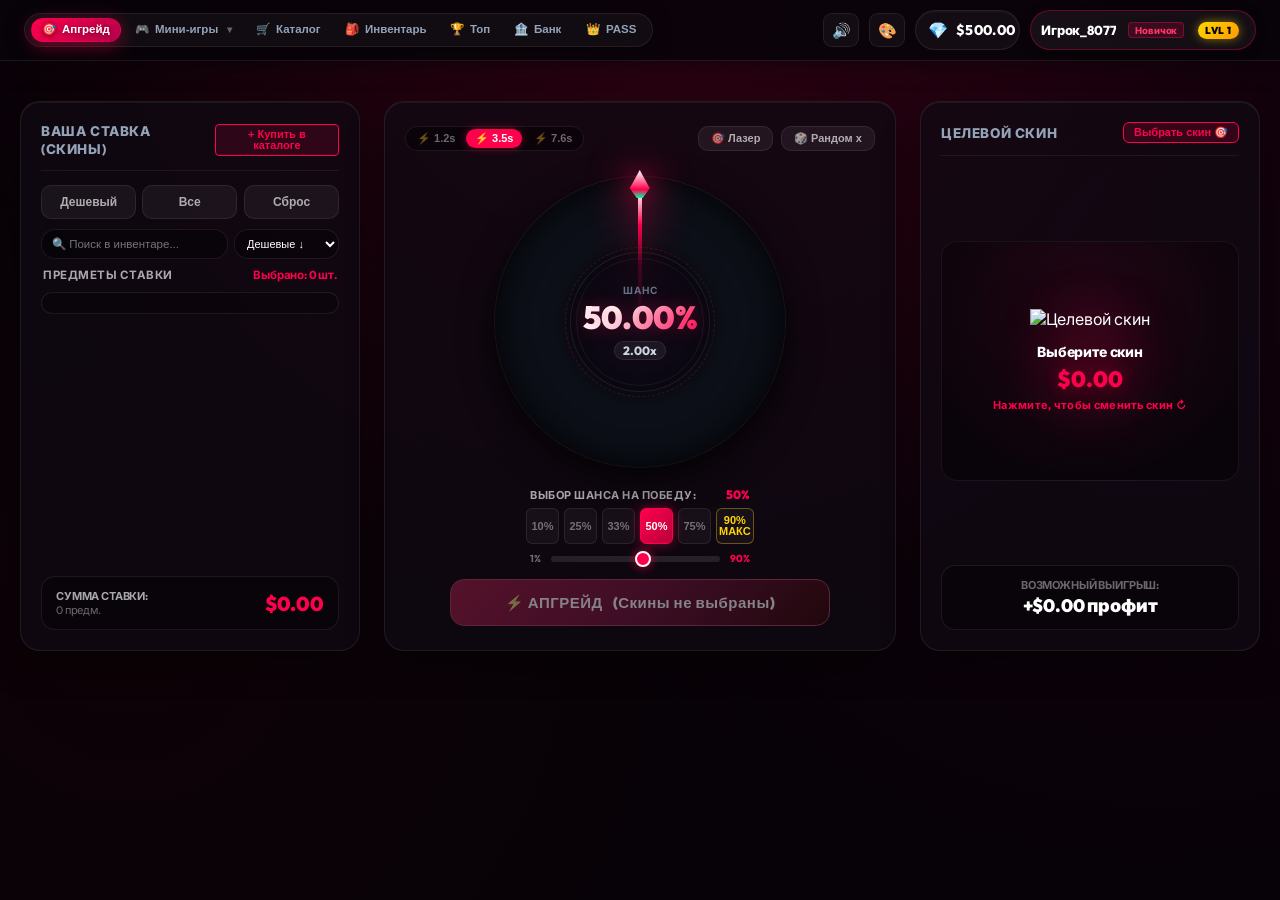
==== commit 64a50857: "fix: resolve infinite loading by removing render-blocking font import, making supabase async, and ov" ====
--- a/index.html
+++ b/index.html
@@ -31,11 +31,17 @@
   <meta name="apple-mobile-web-app-capable" content="yes">
   <meta name="apple-mobile-web-app-status-bar-style" content="black-translucent">
   <meta name="apple-mobile-web-app-title" content="SIMUP">
-  <!-- Mobile speed: early connection to skin image CDNs -->
+  <!-- Mobile speed: early connection to skin image CDNs & fonts -->
   <link rel="preconnect" href="https://community.steamstatic.com" crossorigin>
   <link rel="preconnect" href="https://community.cloudflare.steamstatic.com" crossorigin>
   <link rel="preconnect" href="https://steamcommunity-a.akamaihd.net" crossorigin>
-  <link rel="stylesheet" href="css/style.css?v=5.3">
+  <link rel="preconnect" href="https://fonts.googleapis.com">
+  <link rel="preconnect" href="https://fonts.gstatic.com" crossorigin>
+  <link rel="stylesheet" href="css/style.css?v=5.4">
+  <link rel="stylesheet" href="https://fonts.googleapis.com/css2?family=Outfit:wght@400;500;600;700;800;900&family=Inter:wght@400;500;600;700&display=swap" media="print" onload="this.media='all'">
+  <noscript>
+    <link rel="stylesheet" href="https://fonts.googleapis.com/css2?family=Outfit:wght@400;500;600;700;800;900&family=Inter:wght@400;500;600;700&display=swap">
+  </noscript>
 
   <!-- Schema.org JSON-LD Structured Data for Google & Yandex -->
   <script type="application/ld+json">
@@ -1901,7 +1907,7 @@
 
   <!-- ==================== SCRIPTS ==================== -->
   <!-- Supabase JS client (online leaderboard; silent offline fallback if blocked) -->
-  <script src="https://cdn.jsdelivr.net/npm/@supabase/supabase-js@2" defer></script>
+  <script src="https://cdn.jsdelivr.net/npm/@supabase/supabase-js@2" async></script>
   <script>
     // 🔑 ВСТАВЬТЕ СЮДА ДАННЫЕ СВОЕГО БЕСПЛАТНОГО ПРОЕКТА SUPABASE (см. supabase-setup.sql):
     // window.SIMUP_SUPABASE_URL = "https://xyzcompany.supabase.co";
@@ -1909,36 +1915,36 @@
     window.SIMUP_SUPABASE_URL = "https://btnsijgkefzhnnidcbou.supabase.co";
     window.SIMUP_SUPABASE_ANON_KEY = "sb_publishable_y5d9oDSY42gfFZoWvn074Q_mD_9zxOV";
   </script>
-  <script src="js/sound.js?v=5.2"></script>
-  <script src="js/skins-data.js?v=5.2"></script>
-  <script src="js/notifications.js?v=5.2"></script>
-  <script src="js/auth.js?v=5.2"></script>
-  <script src="js/economy.js?v=5.2"></script>
-  <script src="js/market-economy.js?v=5.2"></script>
-  <script src="js/catalog.js?v=5.2"></script>
-  <script src="js/upgrader.js?v=5.2"></script>
-  <script src="js/cases-data.js?v=5.2"></script>
-  <script src="js/cases.js?v=5.2"></script>
-  <script src="js/players-db.js?v=5.2"></script>
-  <script src="js/online-db.js?v=5.2"></script>
-  <script src="js/leaderboard.js?v=5.2"></script>
-  <script src="js/contracts.js?v=5.2"></script>
-  <script src="js/lucky-wheel.js?v=5.2"></script>
-  <script src="js/case-builder.js?v=5.2"></script>
-  <script src="js/mines.js?v=5.2"></script>
-  <script src="js/quests.js?v=5.2"></script>
-  <script src="js/coinflip.js?v=5.2"></script>
-  <script src="js/crash.js?v=5.2"></script>
-  <script src="js/case-battle.js?v=5.2"></script>
-  <script src="js/simup-pass.js?v=5.2"></script>
-  <script src="js/admin-panel.js?v=5.2"></script>
-  <script src="js/qrcode.js?v=5.2"></script>
-  <script src="js/simup-core.js?v=5.3"></script>
-  <script src="js/app.js?v=5.3"></script>
+  <script src="js/sound.js?v=5.4"></script>
+  <script src="js/skins-data.js?v=5.4"></script>
+  <script src="js/notifications.js?v=5.4"></script>
+  <script src="js/auth.js?v=5.4"></script>
+  <script src="js/economy.js?v=5.4"></script>
+  <script src="js/market-economy.js?v=5.4"></script>
+  <script src="js/catalog.js?v=5.4"></script>
+  <script src="js/upgrader.js?v=5.4"></script>
+  <script src="js/cases-data.js?v=5.4"></script>
+  <script src="js/cases.js?v=5.4"></script>
+  <script src="js/players-db.js?v=5.4"></script>
+  <script src="js/online-db.js?v=5.4"></script>
+  <script src="js/leaderboard.js?v=5.4"></script>
+  <script src="js/contracts.js?v=5.4"></script>
+  <script src="js/lucky-wheel.js?v=5.4"></script>
+  <script src="js/case-builder.js?v=5.4"></script>
+  <script src="js/mines.js?v=5.4"></script>
+  <script src="js/quests.js?v=5.4"></script>
+  <script src="js/coinflip.js?v=5.4"></script>
+  <script src="js/crash.js?v=5.4"></script>
+  <script src="js/case-battle.js?v=5.4"></script>
+  <script src="js/simup-pass.js?v=5.4"></script>
+  <script src="js/admin-panel.js?v=5.4"></script>
+  <script src="js/qrcode.js?v=5.4"></script>
+  <script src="js/simup-core.js?v=5.4"></script>
+  <script src="js/app.js?v=5.4"></script>
   <script>
     if ('serviceWorker' in navigator) {
       window.addEventListener('load', () => {
-        navigator.serviceWorker.register('./sw.js?v=5.3').then(reg => {
+        navigator.serviceWorker.register('./sw.js?v=5.4').then(reg => {
           reg.update();
         }).catch(() => {});
       });
--- a/css/style.css
+++ b/css/style.css
@@ -3,7 +3,7 @@
    Featuring dynamic theme switching, 60fps glassmorphism, glowing micro-animations
    ========================================================================== */
 
-@import url('https://fonts.googleapis.com/css2?family=Outfit:wght@400;500;600;700;800;900&family=Inter:wght@400;500;600;700&display=swap');
+/* Fonts loaded asynchronously via index.html to guarantee zero-hang render */
 
 /* --- THEME DEFINITIONS --- */
 :root {
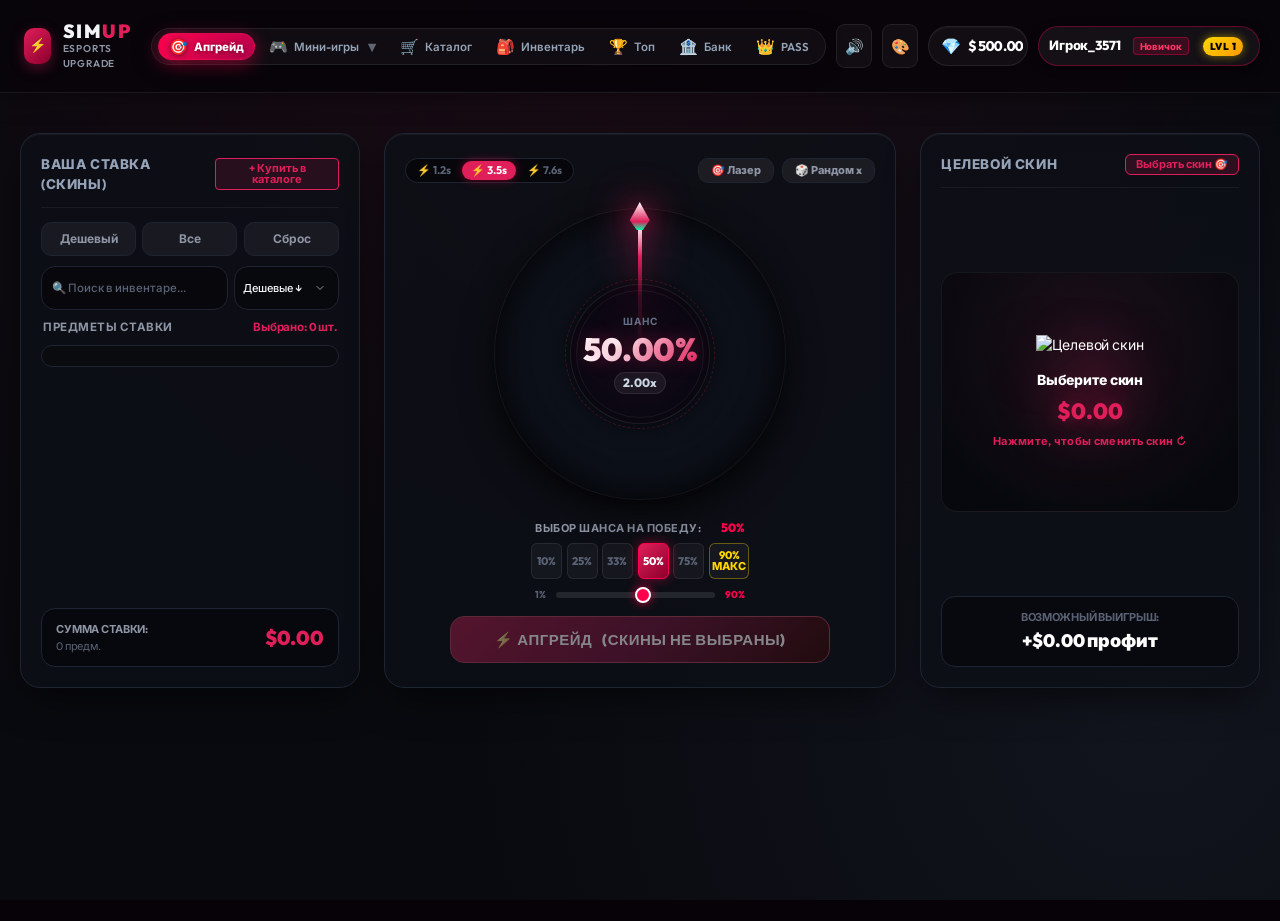
==== commit 5fe0dfaf: "feat(simup-v6): total overhaul, modular css, canvas upgrader, 91% case economy, 50-player living ser" ====
--- a/index.html
+++ b/index.html
@@ -37,7 +37,10 @@
   <link rel="preconnect" href="https://steamcommunity-a.akamaihd.net" crossorigin>
   <link rel="preconnect" href="https://fonts.googleapis.com">
   <link rel="preconnect" href="https://fonts.gstatic.com" crossorigin>
-  <link rel="stylesheet" href="css/style.css?v=5.4">
+  <link rel="stylesheet" href="css/design-system.css?v=6.0">
+  <link rel="stylesheet" href="css/layout.css?v=6.0">
+  <link rel="stylesheet" href="css/components.css?v=6.0">
+  <link rel="stylesheet" href="css/style.css?v=6.0">
   <link rel="stylesheet" href="https://fonts.googleapis.com/css2?family=Outfit:wght@400;500;600;700;800;900&family=Inter:wght@400;500;600;700&display=swap" media="print" onload="this.media='all'">
   <noscript>
     <link rel="stylesheet" href="https://fonts.googleapis.com/css2?family=Outfit:wght@400;500;600;700;800;900&family=Inter:wght@400;500;600;700&display=swap">
@@ -66,18 +69,34 @@
   <!-- ==================== HEADER ==================== -->
   <header class="site-header">
     <div class="header-inner">
+      <!-- BRAND LOGO -->
+      <div class="header-brand-wrap" data-tab="upgrader" title="SIMUP 3.0 — Платформа апгрейда скинов (клик x5 для Dev Suite)">
+        <div class="header-logo-icon">⚡</div>
+        <div class="header-brand-text">
+          <span class="header-brand-title">SIM<span>UP</span></span>
+          <span class="header-brand-subtitle">Esports Upgrade</span>
+        </div>
+      </div>
+
       <!-- MAIN NAVIGATION (Studio-Grade Minimalist Nav) -->
       <nav class="nav-tabs desktop-nav-tabs" id="desktop-nav-scroller" aria-label="Навигация сайта">
         <button class="nav-tab-btn active" data-tab="upgrader">
           <span>🎯</span> Апгрейд
         </button>
 
-        <!-- Consolidated Games Dropdown -->
+        <!-- Consolidated Games Dropdown (Strict Click Logic) -->
         <div class="games-nav-dropdown-wrap">
           <button class="nav-tab-btn btn-open-games-hub" id="btn-desktop-games-hub" type="button" title="Все мини-игры">
             <span>🎮</span> Мини-игры <span class="games-chevron">▾</span>
           </button>
           <div class="games-dropdown-menu" id="games-dropdown-menu">
+            <div class="games-drop-item" data-tab="generator">
+              <span class="drop-icon">⚡</span>
+              <div class="drop-info">
+                <div class="drop-title">Скин-генератор <span class="drop-badge-new">HOT</span></div>
+                <div class="drop-desc">Процедурный крафт, сиды и флоаты</div>
+              </div>
+            </div>
             <div class="games-drop-item" data-tab="casebattle">
               <span class="drop-icon">⚔️</span>
               <div class="drop-info">
@@ -450,13 +469,17 @@
         <div class="catalog-title-row">
           <div class="catalog-title">
             <span>📦</span> Кейсы CS2, Dota 2 и Rust
-            <span class="catalog-count-badge" id="cases-count-badge">15 кейсов</span>
-          </div>
-
-          <!-- Game Filter Pills -->
+            <span class="catalog-count-badge" id="cases-count-badge">25 кейсов</span>
+          </div>
+
+          <!-- Game & Category Filter Pills -->
           <div class="game-filter-pills" id="cases-game-pills">
-            <button class="game-pill-btn active" data-cases-game="all">Все игры</button>
-            <button class="game-pill-btn" data-cases-game="cs2">🔫 CS2 (5)</button>
+            <button class="game-pill-btn active" data-cases-game="all">Все (25)</button>
+            <button class="game-pill-btn" data-cases-game="budget">🪙 Бюджет</button>
+            <button class="game-pill-btn" data-cases-game="weapons">🔫 Оружие</button>
+            <button class="game-pill-btn" data-cases-game="knives">🗡️ Ножи</button>
+            <button class="game-pill-btn" data-cases-game="gloves">🧤 Перчатки</button>
+            <button class="game-pill-btn" data-cases-game="elite">👑 Элитные</button>
             <button class="game-pill-btn" data-cases-game="dota2">🛡️ Dota 2 (5)</button>
             <button class="game-pill-btn" data-cases-game="rust">☢️ Rust (5)</button>
             <button class="game-pill-btn" data-cases-game="custom" id="pill-custom-cases">⭐ Мои кейсы (0)</button>
@@ -1172,6 +1195,145 @@
       <div id="pass-content-area"></div>
     </section>
 
+    <!-- TAB: FLAGSHIP PROCEDURAL SKIN GENERATOR & COLLECTOR -->
+    <section class="tab-content" id="tab-generator">
+      <div class="gen-dashboard-wrap" style="display: flex; flex-direction: column; gap: 20px;">
+        
+        <!-- Header Banner & Navigation Chips -->
+        <div class="gen-header-banner" style="background: var(--bg-card); border: 1px solid var(--border-color); border-radius: var(--radius-lg); padding: 18px 22px; display: flex; align-items: center; justify-content: space-between; flex-wrap: wrap; gap: 14px; position: relative; overflow: hidden; isolation: isolate;">
+          <div style="display: flex; align-items: center; gap: 14px;">
+            <div style="width: 44px; height: 44px; border-radius: var(--radius-md); background: var(--accent-gradient); display: flex; align-items: center; justify-content: center; font-size: 22px; box-shadow: 0 4px 16px var(--accent-glow);">
+              ⚡
+            </div>
+            <div>
+              <h2 style="font-size: 19px; font-weight: 900; letter-spacing: 0.5px; color: #fff; margin: 0; display: flex; align-items: center; gap: 8px;">
+                Скин-Генератор <span class="drop-badge-new">PRO V1.0</span>
+              </h2>
+              <p style="font-size: 12px; color: var(--text-muted); margin: 2px 0 0;">
+                Инкрементальный симулятор: 5 процедурных слоев, Blue Gem, Float и Мега-комбо
+              </p>
+            </div>
+          </div>
+
+          <!-- Quick Metrics Bar -->
+          <div style="display: flex; gap: 12px; flex-wrap: wrap; align-items: center;">
+            <div class="gen-metric-chip" style="background: var(--bg-tertiary); border: 1px solid var(--border-color); padding: 6px 14px; border-radius: var(--radius-sm); font-size: 12px;">
+              <span style="color: var(--text-muted);">Крутка:</span>
+              <strong style="color: var(--accent-color); margin-left: 4px;">3 000 🪙</strong>
+            </div>
+            <div class="gen-metric-chip" style="background: var(--bg-tertiary); border: 1px solid var(--border-color); padding: 6px 14px; border-radius: var(--radius-sm); font-size: 12px;">
+              <span style="color: var(--text-muted);">Склад:</span>
+              <strong style="color: #fff; margin-left: 4px;" id="gen-metric-storage">0 / 15</strong>
+            </div>
+            <div class="gen-metric-chip" style="background: var(--bg-tertiary); border: 1px solid var(--border-color); padding: 6px 14px; border-radius: var(--radius-sm); font-size: 12px;">
+              <span style="color: var(--text-muted);">Сейф:</span>
+              <strong style="color: var(--gold-accent); margin-left: 4px;" id="gen-metric-vault">0 / 3</strong>
+            </div>
+          </div>
+        </div>
+
+        <!-- 8 Section Navigation Bar -->
+        <div class="gen-subnav-bar" style="display: flex; gap: 6px; overflow-x: auto; padding: 4px 2px; border-bottom: 1px solid var(--border-color); scrollbar-width: none;">
+          <button class="game-pill-btn active gen-subtab-btn" data-gen-section="workbench" onclick="window.ProceduralGenerator?.switchSection('workbench')">⚡ Генератор</button>
+          <button class="game-pill-btn gen-subtab-btn" data-gen-section="collection" onclick="window.ProceduralGenerator?.switchSection('collection')">🎒 Склад (<span id="gen-nav-storage-count">0</span>)</button>
+          <button class="game-pill-btn gen-subtab-btn" data-gen-section="vault" onclick="window.ProceduralGenerator?.switchSection('vault')">🛡️ Сейф (<span id="gen-nav-vault-count">0</span>)</button>
+          <button class="game-pill-btn gen-subtab-btn" data-gen-section="upgrades" onclick="window.ProceduralGenerator?.switchSection('upgrades')">🚀 Улучшения</button>
+          <button class="game-pill-btn gen-subtab-btn" data-gen-section="autosell" onclick="window.ProceduralGenerator?.switchSection('autosell')">⚙️ Автопродажа</button>
+          <button class="game-pill-btn gen-subtab-btn" data-gen-section="atlas" onclick="window.ProceduralGenerator?.switchSection('atlas')">📖 Атлас Редкостей</button>
+          <button class="game-pill-btn gen-subtab-btn" data-gen-section="quests" onclick="window.ProceduralGenerator?.switchSection('quests')">🎯 Контракты 24h</button>
+          <button class="game-pill-btn gen-subtab-btn" data-gen-section="stats" onclick="window.ProceduralGenerator?.switchSection('stats')">📊 Статистика</button>
+        </div>
+
+        <!-- Dynamic Content Engine Container -->
+        <div id="gen-content-area" style="min-height: 480px; position: relative;">
+          <!-- Active Section 1: Workbench (Default) -->
+          <div class="gen-section-view active" id="gen-view-workbench">
+            <div style="display: grid; grid-template-columns: repeat(auto-fit, minmax(320px, 1fr)); gap: 20px;">
+              
+              <!-- Left: Skin Preview & Inspection Stage -->
+              <div class="gen-card-stage" style="background: var(--bg-card); border: 1px solid var(--border-color); border-radius: var(--radius-lg); padding: 24px; display: flex; flex-direction: column; align-items: center; justify-content: center; position: relative; min-height: 380px;">
+                <div id="gen-skin-rarity-pill" style="position: absolute; top: 16px; left: 16px; font-size: 11px; font-weight: 800; padding: 4px 10px; border-radius: 4px; background: rgba(0,0,0,0.6); color: var(--text-muted); border: 1px solid var(--border-color);">
+                  Ожидание крутки...
+                </div>
+                <div id="gen-skin-price-tag" style="position: absolute; top: 16px; right: 16px; font-size: 18px; font-weight: 900; color: var(--success); font-variant-numeric: tabular-nums;">
+                  0 🪙
+                </div>
+                
+                <!-- Center Stage Art -->
+                <div style="position: relative; width: 220px; height: 180px; display: flex; align-items: center; justify-content: center; margin: 24px 0;">
+                  <div id="gen-skin-backglow" style="position: absolute; width: 180px; height: 180px; border-radius: 50%; opacity: 0.15; filter: blur(30px); background: var(--accent-color);"></div>
+                  <img id="gen-skin-artwork" src="data:image/svg+xml,%3Csvg xmlns='http://www.w3.org/2000/svg' viewBox='0 0 100 100'%3E%3Ctext y='.9em' font-size='80'%3E⚡%3C/text%3E%3C/svg%3E" alt="Скин" style="max-width: 90%; max-height: 90%; object-fit: contain; filter: drop-shadow(0 12px 24px rgba(0,0,0,0.8));">
+                </div>
+
+                <div id="gen-skin-title" style="font-size: 18px; font-weight: 900; color: #fff; margin-bottom: 6px; text-align: center;">
+                  Нажмите «Крутить» для генерации
+                </div>
+                <div id="gen-skin-subtitle" style="font-size: 12px; color: var(--text-muted); margin-bottom: 16px; text-align: center;">
+                  Случайная комбинация из 5 процедурных слоев
+                </div>
+
+                <!-- 5 Layer Badges Strip -->
+                <div id="gen-layers-strip" style="display: flex; gap: 6px; flex-wrap: wrap; justify-content: center; width: 100%; margin-top: 10px;">
+                  <span class="bet-chip" style="font-size: 10.5px; opacity: 0.6;">Float: —</span>
+                  <span class="bet-chip" style="font-size: 10.5px; opacity: 0.6;">Seed: —</span>
+                  <span class="bet-chip" style="font-size: 10.5px; opacity: 0.6;">StatTrak: —</span>
+                  <span class="bet-chip" style="font-size: 10.5px; opacity: 0.6;">Стикеры: —</span>
+                </div>
+              </div>
+
+              <!-- Right: Control Deck & Procedures -->
+              <div class="gen-card-controls" style="background: var(--bg-card); border: 1px solid var(--border-color); border-radius: var(--radius-lg); padding: 24px; display: flex; flex-direction: column; justify-content: space-between; gap: 16px;">
+                <div>
+                  <div style="font-size: 14px; font-weight: 800; color: #fff; margin-bottom: 8px; text-transform: uppercase; letter-spacing: 0.5px;">
+                    Панель управления генератором
+                  </div>
+                  <p style="font-size: 12.5px; color: var(--text-muted); margin-bottom: 20px;">
+                    Каждая крутка создает уникальный экземпляр оружия со сложной рыночной оценкой на основе совпадения параметров.
+                  </p>
+
+                  <!-- Primary Roll CTA -->
+                  <button id="btn-gen-roll-once" class="btn-primary" style="width: 100%; height: 52px; font-size: 16px; font-weight: 900; margin-bottom: 12px;">
+                    ⚡ Крутить оружие (3 000 🪙)
+                  </button>
+
+                  <!-- Fast Auto-Roll Toggle -->
+                  <div style="display: flex; align-items: center; justify-content: space-between; background: var(--bg-secondary); border: 1px solid var(--border-color); border-radius: var(--radius-sm); padding: 10px 14px; margin-bottom: 16px;">
+                    <div style="display: flex; flex-direction: column;">
+                      <span style="font-size: 13px; font-weight: 700; color: #fff;">Быстрый авто-ролл</span>
+                      <span style="font-size: 11px; color: var(--text-muted);">Непрерывная генерация до остановки</span>
+                    </div>
+                    <label class="switch-toggle" style="cursor: pointer;">
+                      <input type="checkbox" id="gen-auto-roll-toggle" style="display: none;">
+                      <span class="toggle-pill" id="gen-auto-roll-pill" style="display: block; width: 44px; height: 24px; background: var(--border-light); border-radius: 12px; position: relative; transition: all 0.2s;">
+                        <span style="position: absolute; top: 2px; left: 2px; width: 20px; height: 20px; background: #fff; border-radius: 50%; transition: all 0.2s;" id="gen-auto-roll-knob"></span>
+                      </span>
+                    </label>
+                  </div>
+                </div>
+
+                <!-- Instant Action Buttons -->
+                <div style="display: grid; grid-template-columns: 1fr 1fr 1fr; gap: 8px;">
+                  <button id="btn-gen-action-sell" class="btn-deposit" style="font-size: 12px; font-weight: 800; color: var(--success); padding: 10px 6px;" disabled>
+                    💵 Продать
+                  </button>
+                  <button id="btn-gen-action-keep" class="btn-deposit" style="font-size: 12px; font-weight: 800; color: var(--info); padding: 10px 6px;" disabled>
+                    🎒 На склад
+                  </button>
+                  <button id="btn-gen-action-vault" class="btn-deposit" style="font-size: 12px; font-weight: 800; color: var(--gold-accent); padding: 10px 6px;" disabled>
+                    🛡️ В сейф
+                  </button>
+                </div>
+              </div>
+
+            </div>
+          </div>
+
+          <!-- Other sub-sections will be injected dynamically by ProceduralSkinGenerator -->
+        </div>
+
+      </div>
+    </section>
+
     <!-- TAB: ADMIN PANEL -->
     <section class="tab-content" id="tab-admin">
       <div id="admin-content-area"></div>
@@ -1798,6 +1960,14 @@
       </div>
 
       <div class="games-hub-grid">
+        <div class="games-hub-card" data-tab="generator">
+          <div class="games-hub-card-icon" style="color: #e01e5a;">⚡</div>
+          <div>
+            <div class="games-hub-card-title">Скин-генератор <span class="drop-badge-new">HOT</span></div>
+            <div class="games-hub-card-desc">Флагманский симулятор: 5 слоев процедурной генерации, флоаты, редкие паттерны, склад и сейф.</div>
+          </div>
+        </div>
+
         <div class="games-hub-card" data-tab="casebattle">
           <div class="games-hub-card-icon" style="color: #ff3366;">⚔️</div>
           <div>
@@ -1922,6 +2092,7 @@
   <script src="js/economy.js?v=5.4"></script>
   <script src="js/market-economy.js?v=5.4"></script>
   <script src="js/catalog.js?v=5.4"></script>
+  <script src="js/upgrader-wheel.js?v=6.0"></script>
   <script src="js/upgrader.js?v=5.4"></script>
   <script src="js/cases-data.js?v=5.4"></script>
   <script src="js/cases.js?v=5.4"></script>
@@ -1938,13 +2109,14 @@
   <script src="js/case-battle.js?v=5.4"></script>
   <script src="js/simup-pass.js?v=5.4"></script>
   <script src="js/admin-panel.js?v=5.4"></script>
+  <script src="js/procedural-generator.js?v=6.0"></script>
   <script src="js/qrcode.js?v=5.4"></script>
   <script src="js/simup-core.js?v=5.4"></script>
   <script src="js/app.js?v=5.4"></script>
   <script>
     if ('serviceWorker' in navigator) {
       window.addEventListener('load', () => {
-        navigator.serviceWorker.register('./sw.js?v=5.4').then(reg => {
+        navigator.serviceWorker.register('./sw.js?v=6.0').then(reg => {
           reg.update();
         }).catch(() => {});
       });
--- a/css/design-system.css
+++ b/css/design-system.css
@@ -0,0 +1,167 @@
+/* ==========================================================================
+   SIMUP 3.0 - AAA ESPORTS DESIGN SYSTEM (Obsidian & Deep Cherry)
+   High-performance 120 FPS, GPU-accelerated compositing, zero-flicker architecture
+   ========================================================================== */
+
+:root {
+  /* --- PALETTE: LUXURY ESPORTS ONYX & DEEP CHERRY --- */
+  /* Background layers (Strictly no flat gray or pure #000000) */
+  --bg-primary: #090A0F;        /* Deep Onyx base */
+  --bg-secondary: #0E1017;      /* Dark Graphite mid-tier */
+  --bg-tertiary: #141722;       /* Elevated Graphite panel */
+  --bg-card: rgba(14, 16, 23, 0.78);
+  --bg-card-hover: rgba(20, 23, 34, 0.92);
+  --bg-glass: rgba(14, 16, 23, 0.82);
+
+  /* Brand Accents: Noble Cherry & Neon Firefly */
+  --accent-base: #8B002B;       /* Deep Bordeaux */
+  --accent-color: #E01E5A;      /* Neon Cherry Firefly */
+  --accent-rgb: 224, 30, 90;
+  --accent-hover: #FF2B6D;      /* High-glow Cherry hover */
+  --accent-glow: rgba(224, 30, 90, 0.35);
+  --cherry-border-glow: 0 0 16px rgba(224, 30, 90, 0.28);
+  
+  --accent-gradient: linear-gradient(135deg, #E01E5A 0%, #8B002B 100%);
+  --accent-gradient-hover: linear-gradient(135deg, #FF2B6D 0%, #A8133E 100%);
+  --accent-gradient-subtle: linear-gradient(135deg, rgba(224, 30, 90, 0.15) 0%, rgba(139, 0, 43, 0.05) 100%);
+
+  /* Text & Secondary Elements */
+  --text-main: #F3F4F6;         /* Matte High-Contrast White */
+  --text-muted: #8E95A5;        /* Gunmetal Ash */
+  --text-dim: #5A6275;          /* Deep Ash / Muted captions */
+
+  /* Borders & Dark Metals */
+  --border-color: #1F2433;      /* Dark Metal border */
+  --border-light: #2A3145;      /* Elevated Metal highlight */
+  --border-highlight: rgba(224, 30, 90, 0.45);
+
+  /* Semantic Highlights */
+  --gold-glow: #F59E0B;
+  --gold-accent: #FBBF24;
+  --danger: #EF4444;
+  --warning: #F59E0B;
+  --success: #10B981;
+  --info: #38BDF8;
+
+  /* Rarity Colors (Strict CS2 / Esports standard) */
+  --rarity-contraband: #FFE700;
+  --rarity-covert: #EB4B4B;
+  --rarity-classified: #D32CE6;
+  --rarity-restricted: #8847FF;
+  --rarity-mil-spec: #4B69FF;
+  --rarity-industrial: #5E98D9;
+  --rarity-consumer: #B0C3D9;
+
+  /* Geometry & Radius */
+  --radius-xs: 6px;
+  --radius-sm: 8px;
+  --radius-md: 12px;
+  --radius-lg: 16px;
+  --radius-xl: 20px;
+  --radius-pill: 9999px;
+
+  /* 120 FPS Fluid Animations & Physics Curves */
+  --ease-cinematic: cubic-bezier(0.16, 1, 0.3, 1);
+  --ease-spring: cubic-bezier(0.34, 1.56, 0.64, 1);
+  --transition-instant: 0.12s var(--ease-cinematic);
+  --transition-fast: 0.20s var(--ease-cinematic);
+  --transition-smooth: 0.28s var(--ease-cinematic);
+
+  /* Hardware Glassmorphism */
+  --glass-blur: blur(16px);
+  --glass-shadow: 0 16px 40px -10px rgba(0, 0, 0, 0.65);
+  --modal-shadow: 0 24px 64px -12px rgba(0, 0, 0, 0.85), 0 0 0 1px var(--border-color);
+}
+
+/* Base Reset & Hardware Accelerated Isolation */
+*, *::before, *::after {
+  box-sizing: border-box;
+  margin: 0;
+  padding: 0;
+  -webkit-font-smoothing: antialiased;
+  -moz-osx-font-smoothing: grayscale;
+}
+
+html {
+  font-family: 'Outfit', 'Inter', -apple-system, BlinkMacSystemFont, 'Segoe UI', Roboto, sans-serif;
+  background-color: var(--bg-primary);
+  color: var(--text-main);
+  line-height: 1.5;
+  font-size: 14px;
+  text-size-adjust: 100%;
+  -webkit-text-size-adjust: 100%;
+  overflow-x: hidden;
+  max-width: 100vw;
+}
+
+body {
+  min-height: 100dvh;
+  background-color: var(--bg-primary);
+  color: var(--text-main);
+  overflow-x: hidden;
+  position: relative;
+  touch-action: manipulation;
+  isolation: isolate;
+}
+
+/* Background Atmosphere Grid & Glow */
+body::before {
+  content: '';
+  position: fixed;
+  top: 0;
+  left: 0;
+  width: 100vw;
+  height: 100vh;
+  pointer-events: none;
+  z-index: -1;
+  background: 
+    radial-gradient(circle at 50% 0%, rgba(224, 30, 90, 0.08) 0%, transparent 60%),
+    radial-gradient(circle at 10% 20%, rgba(139, 0, 43, 0.04) 0%, transparent 40%),
+    radial-gradient(circle at 90% 80%, rgba(31, 36, 51, 0.4) 0%, transparent 50%),
+    var(--bg-primary);
+}
+
+/* Safe image & media containers */
+img, svg, video, canvas {
+  max-width: 100%;
+  height: auto;
+  display: block;
+}
+
+/* Mandatory text clipping and overflow guards */
+.text-ellipsis {
+  overflow: hidden;
+  text-overflow: ellipsis;
+  white-space: nowrap;
+}
+
+.text-clamped-2 {
+  display: -webkit-box;
+  -webkit-line-clamp: 2;
+  -webkit-box-orient: vertical;
+  overflow: hidden;
+}
+
+/* 120 FPS Animation Optimization Classes */
+.gpu-accel {
+  transform: translate3d(0, 0, 0);
+  backface-visibility: hidden;
+  perspective: 1000px;
+  will-change: transform, opacity;
+}
+
+/* Scrollbar Styling */
+::-webkit-scrollbar {
+  width: 6px;
+  height: 6px;
+}
+::-webkit-scrollbar-track {
+  background: var(--bg-primary);
+}
+::-webkit-scrollbar-thumb {
+  background: var(--border-light);
+  border-radius: var(--radius-pill);
+}
+::-webkit-scrollbar-thumb:hover {
+  background: var(--accent-base);
+}
--- a/css/layout.css
+++ b/css/layout.css
@@ -0,0 +1,525 @@
+/* ==========================================================================
+   SIMUP 3.0 - AAA ESPORTS LAYOUT & VIEWPORT ARCHITECTURE
+   Rigid container constraints, 100vw/100dvh isolation, click-only dropdowns
+   ========================================================================== */
+
+/* App Container - Strict Overflow and Sizing Guard */
+.app-container {
+  width: 100%;
+  max-width: 1440px;
+  margin: 0 auto;
+  padding: 16px 20px 96px; /* 96px bottom padding for mobile bar */
+  box-sizing: border-box;
+  isolation: isolate;
+  min-height: calc(100dvh - 72px);
+}
+
+@media (min-width: 1024px) {
+  .app-container {
+    padding: 24px 32px 48px;
+  }
+}
+
+/* ==================== HEADER ARCHITECTURE ==================== */
+.site-header {
+  position: sticky;
+  top: 0;
+  left: 0;
+  width: 100%;
+  z-index: 1000;
+  background: rgba(9, 10, 15, 0.88);
+  backdrop-filter: var(--glass-blur);
+  -webkit-backdrop-filter: var(--glass-blur);
+  border-bottom: 1px solid var(--border-color);
+  transition: border-color var(--transition-fast), background var(--transition-fast);
+  isolation: isolate;
+}
+
+.header-inner {
+  max-width: 1440px;
+  margin: 0 auto;
+  height: 68px;
+  padding: 0 16px;
+  display: flex;
+  align-items: center;
+  justify-content: space-between;
+  gap: 16px;
+}
+
+@media (min-width: 1024px) {
+  .header-inner {
+    padding: 0 32px;
+    height: 72px;
+  }
+}
+
+/* Brand Logo */
+.header-brand-wrap {
+  display: flex;
+  align-items: center;
+  gap: 12px;
+  text-decoration: none;
+  cursor: pointer;
+  user-select: none;
+}
+
+.header-logo-icon {
+  width: 36px;
+  height: 36px;
+  background: var(--accent-gradient);
+  border-radius: var(--radius-sm);
+  display: flex;
+  align-items: center;
+  justify-content: center;
+  box-shadow: 0 4px 14px var(--accent-glow);
+  transition: transform var(--transition-fast), box-shadow var(--transition-fast);
+}
+
+.header-brand-wrap:hover .header-logo-icon {
+  transform: scale(1.05);
+  box-shadow: 0 6px 20px rgba(224, 30, 90, 0.5);
+}
+
+.header-brand-text {
+  display: flex;
+  flex-direction: column;
+}
+
+.header-brand-title {
+  font-size: 19px;
+  font-weight: 900;
+  letter-spacing: 1.5px;
+  color: var(--text-main);
+  line-height: 1.1;
+  text-transform: uppercase;
+}
+
+.header-brand-title span {
+  color: var(--accent-color);
+}
+
+.header-brand-subtitle {
+  font-size: 10px;
+  font-weight: 600;
+  letter-spacing: 0.8px;
+  color: var(--text-muted);
+  text-transform: uppercase;
+}
+
+/* ==================== DESKTOP NAVIGATION TABS ==================== */
+.desktop-nav-tabs {
+  display: none;
+  align-items: center;
+  gap: 6px;
+  background: rgba(14, 16, 23, 0.6);
+  padding: 4px;
+  border-radius: var(--radius-md);
+  border: 1px solid var(--border-color);
+}
+
+@media (min-width: 960px) {
+  .desktop-nav-tabs {
+    display: flex;
+  }
+}
+
+.nav-tab-btn {
+  display: inline-flex;
+  align-items: center;
+  gap: 8px;
+  padding: 8px 14px;
+  font-size: 13px;
+  font-weight: 700;
+  color: var(--text-muted);
+  background: transparent;
+  border: 1px solid transparent;
+  border-radius: var(--radius-sm);
+  cursor: pointer;
+  text-decoration: none;
+  white-space: nowrap;
+  transition: all var(--transition-fast);
+  user-select: none;
+}
+
+.nav-tab-btn span {
+  font-size: 15px;
+}
+
+.nav-tab-btn:hover {
+  color: var(--text-main);
+  background: rgba(255, 255, 255, 0.04);
+}
+
+.nav-tab-btn.active {
+  color: var(--text-main);
+  background: var(--bg-tertiary);
+  border-color: var(--border-light);
+  box-shadow: 0 2px 10px rgba(0, 0, 0, 0.4), inset 0 1px 0 rgba(255, 255, 255, 0.08);
+}
+
+.nav-tab-btn.active span {
+  filter: drop-shadow(0 0 6px var(--accent-color));
+}
+
+/* ==================== GAMES DROPDOWN (STRICT CLICK LOGIC) ==================== */
+.games-nav-dropdown-wrap {
+  position: relative;
+  display: inline-block;
+}
+
+.btn-open-games-hub {
+  position: relative;
+  z-index: 1001;
+}
+
+.games-chevron {
+  font-size: 11px;
+  display: inline-block;
+  transition: transform var(--transition-fast);
+  margin-left: 2px;
+}
+
+.games-nav-dropdown-wrap.active .games-chevron {
+  transform: rotate(180deg);
+}
+
+/* NO HOVER OPENING ON DESKTOP! ONLY TRIGGERED BY .active */
+.games-dropdown-menu {
+  display: none;
+  position: absolute;
+  top: calc(100% + 8px);
+  left: 0;
+  min-width: 290px;
+  background: rgba(14, 16, 23, 0.95);
+  backdrop-filter: var(--glass-blur);
+  -webkit-backdrop-filter: var(--glass-blur);
+  border: 1px solid var(--border-light);
+  border-radius: var(--radius-md);
+  padding: 8px;
+  box-shadow: 0 20px 48px rgba(0, 0, 0, 0.8), 0 0 0 1px rgba(224, 30, 90, 0.15);
+  z-index: 1100;
+  flex-direction: column;
+  gap: 4px;
+  opacity: 0;
+  transform: translate3d(0, -8px, 0);
+  transition: opacity 0.20s var(--ease-cinematic), transform 0.20s var(--ease-cinematic);
+  pointer-events: none;
+  isolation: isolate;
+}
+
+.games-dropdown-menu.active,
+.games-nav-dropdown-wrap.active .games-dropdown-menu {
+  display: flex;
+  opacity: 1;
+  transform: translate3d(0, 0, 0);
+  pointer-events: auto;
+}
+
+.games-drop-item {
+  display: flex;
+  align-items: center;
+  gap: 12px;
+  padding: 10px 12px;
+  border-radius: var(--radius-sm);
+  background: transparent;
+  border: 1px solid transparent;
+  cursor: pointer;
+  text-decoration: none;
+  color: var(--text-main);
+  transition: background var(--transition-fast), border-color var(--transition-fast), transform var(--transition-instant);
+}
+
+.games-drop-item:hover {
+  background: rgba(224, 30, 90, 0.10);
+  border-color: rgba(224, 30, 90, 0.25);
+  transform: translate3d(3px, 0, 0);
+}
+
+.drop-icon {
+  font-size: 20px;
+  width: 32px;
+  height: 32px;
+  display: flex;
+  align-items: center;
+  justify-content: center;
+  background: rgba(255, 255, 255, 0.04);
+  border-radius: var(--radius-xs);
+  flex-shrink: 0;
+}
+
+.drop-info {
+  display: flex;
+  flex-direction: column;
+  overflow: hidden;
+  flex: 1;
+}
+
+.drop-title {
+  font-size: 13px;
+  font-weight: 800;
+  color: #fff;
+  display: flex;
+  align-items: center;
+  gap: 6px;
+  white-space: nowrap;
+}
+
+.drop-badge-new {
+  font-size: 9px;
+  font-weight: 900;
+  background: var(--accent-gradient);
+  color: #fff;
+  padding: 1px 5px;
+  border-radius: 4px;
+  letter-spacing: 0.5px;
+  text-transform: uppercase;
+}
+
+.drop-desc {
+  font-size: 11px;
+  color: var(--text-muted);
+  overflow: hidden;
+  text-overflow: ellipsis;
+  white-space: nowrap;
+}
+
+.games-drop-divider {
+  height: 1px;
+  background: var(--border-color);
+  margin: 4px 6px;
+}
+
+/* ==================== HEADER ACTIONS (RIGHT) ==================== */
+.header-actions {
+  display: flex;
+  align-items: center;
+  gap: 8px;
+}
+
+.btn-header-action,
+.audio-toggle-btn,
+.theme-toggle-btn {
+  display: inline-flex;
+  align-items: center;
+  justify-content: center;
+  min-width: 44px;
+  min-height: 44px;
+  height: 44px;
+  padding: 0 12px;
+  border-radius: var(--radius-sm);
+  background: var(--bg-secondary);
+  border: 1px solid var(--border-color);
+  color: var(--text-muted);
+  font-size: 13px;
+  font-weight: 700;
+  cursor: pointer;
+  position: relative;
+  transition: all var(--transition-fast);
+  user-select: none;
+}
+
+.btn-header-action:hover,
+.audio-toggle-btn:hover,
+.theme-toggle-btn:hover {
+  color: var(--text-main);
+  background: var(--bg-tertiary);
+  border-color: var(--border-light);
+  transform: translate3d(0, -1px, 0);
+}
+
+.action-icon {
+  font-size: 17px;
+}
+
+.action-label {
+  display: none;
+  margin-left: 6px;
+}
+
+@media (min-width: 1200px) {
+  .action-label {
+    display: inline;
+  }
+}
+
+.action-badge {
+  position: absolute;
+  top: -4px;
+  right: -4px;
+  background: var(--accent-color);
+  color: #fff;
+  font-size: 10px;
+  font-weight: 900;
+  min-width: 18px;
+  height: 18px;
+  border-radius: 9px;
+  display: flex;
+  align-items: center;
+  justify-content: center;
+  padding: 0 4px;
+  box-shadow: 0 2px 6px var(--accent-glow);
+}
+
+/* Balance Card */
+.balance-card {
+  display: flex;
+  align-items: center;
+  gap: 8px;
+  height: 44px;
+  padding: 0 14px;
+  background: var(--bg-tertiary);
+  border: 1px solid var(--border-color);
+  border-radius: var(--radius-sm);
+  cursor: pointer;
+  transition: all var(--transition-fast);
+  user-select: none;
+  min-width: 110px;
+}
+
+.balance-card:hover {
+  border-color: var(--border-highlight);
+  box-shadow: var(--cherry-border-glow);
+}
+
+.balance-coin-icon {
+  font-size: 16px;
+  animation: pulse-gem 2s infinite ease-in-out;
+}
+
+@keyframes pulse-gem {
+  0%, 100% { transform: scale(1); }
+  50% { transform: scale(1.12); }
+}
+
+.balance-amount {
+  font-size: 14px;
+  font-weight: 900;
+  color: #fff;
+  letter-spacing: 0.5px;
+  font-variant-numeric: tabular-nums;
+  overflow: hidden;
+  text-overflow: ellipsis;
+  white-space: nowrap;
+}
+
+/* User Profile Header Pill */
+.user-profile-btn {
+  display: flex;
+  align-items: center;
+  gap: 8px;
+  height: 44px;
+  padding: 4px 12px 4px 6px;
+  background: var(--bg-secondary);
+  border: 1px solid var(--border-color);
+  border-radius: var(--radius-sm);
+  cursor: pointer;
+  transition: all var(--transition-fast);
+}
+
+.user-profile-btn:hover {
+  border-color: var(--border-light);
+  background: var(--bg-tertiary);
+}
+
+.user-avatar-mini {
+  width: 32px;
+  height: 32px;
+  border-radius: var(--radius-xs);
+  object-fit: cover;
+  border: 1px solid var(--border-light);
+}
+
+.user-name-mini {
+  font-size: 13px;
+  font-weight: 700;
+  color: var(--text-main);
+  max-width: 100px;
+  overflow: hidden;
+  text-overflow: ellipsis;
+  white-space: nowrap;
+}
+
+/* ==================== TAB CONTENT SECTIONS ==================== */
+.tab-content {
+  display: none;
+  opacity: 0;
+  transform: translate3d(0, 10px, 0);
+  transition: opacity 0.20s var(--ease-cinematic), transform 0.20s var(--ease-cinematic);
+  will-change: opacity, transform;
+}
+
+.tab-content.active {
+  display: block;
+  opacity: 1;
+  transform: translate3d(0, 0, 0);
+}
+
+/* ==================== MOBILE BOTTOM NAVIGATION ==================== */
+.mobile-bottom-nav {
+  position: fixed;
+  bottom: 0;
+  left: 0;
+  width: 100%;
+  height: 64px;
+  background: rgba(9, 10, 15, 0.96);
+  backdrop-filter: var(--glass-blur);
+  -webkit-backdrop-filter: var(--glass-blur);
+  border-top: 1px solid var(--border-color);
+  display: flex;
+  align-items: center;
+  justify-content: space-around;
+  z-index: 1050;
+  padding-bottom: env(safe-area-inset-bottom, 0px);
+  box-sizing: content-box;
+}
+
+@media (min-width: 960px) {
+  .mobile-bottom-nav {
+    display: none !important;
+  }
+}
+
+.mobile-bottom-tab {
+  flex: 1;
+  height: 100%;
+  min-height: 48px;
+  display: flex;
+  flex-direction: column;
+  align-items: center;
+  justify-content: center;
+  gap: 3px;
+  background: transparent;
+  border: none;
+  color: var(--text-muted);
+  cursor: pointer;
+  text-decoration: none;
+  padding: 6px 0;
+  transition: color var(--transition-fast), transform var(--transition-instant);
+  user-select: none;
+  -webkit-tap-highlight-color: transparent;
+}
+
+.mobile-bottom-tab:active {
+  transform: scale(0.94);
+}
+
+.mobile-bottom-icon {
+  font-size: 20px;
+  line-height: 1;
+  transition: transform var(--transition-fast);
+}
+
+.mobile-bottom-label {
+  font-size: 10px;
+  font-weight: 700;
+  letter-spacing: 0.2px;
+}
+
+.mobile-bottom-tab.active {
+  color: var(--accent-color);
+}
+
+.mobile-bottom-tab.active .mobile-bottom-icon {
+  transform: scale(1.15);
+  filter: drop-shadow(0 0 8px var(--accent-color));
+}
--- a/css/components.css
+++ b/css/components.css
@@ -0,0 +1,350 @@
+/* ==========================================================================
+   SIMUP 3.0 - AAA ESPORTS UI COMPONENTS
+   High-performance buttons, cards, modals, form controls with 44px touch targets
+   ========================================================================== */
+
+/* ==================== BUTTON SYSTEM ==================== */
+button {
+  font-family: inherit;
+  border: none;
+  outline: none;
+  background: none;
+  cursor: pointer;
+  -webkit-tap-highlight-color: transparent;
+  user-select: none;
+}
+
+/* Primary Esports CTA Button */
+.btn-primary,
+.btn-action,
+.btn-upgrade-fire {
+  display: inline-flex;
+  align-items: center;
+  justify-content: center;
+  gap: 8px;
+  min-height: 44px;
+  padding: 10px 20px;
+  background: var(--accent-gradient);
+  color: #ffffff;
+  font-weight: 800;
+  font-size: 13.5px;
+  letter-spacing: 0.5px;
+  text-transform: uppercase;
+  border-radius: var(--radius-sm);
+  border: 1px solid rgba(255, 255, 255, 0.15);
+  box-shadow: 0 4px 16px var(--accent-glow), inset 0 1px 0 rgba(255, 255, 255, 0.25);
+  cursor: pointer;
+  position: relative;
+  overflow: hidden;
+  transition: transform var(--transition-fast), box-shadow var(--transition-fast), background var(--transition-fast);
+  will-change: transform;
+}
+
+.btn-primary:hover,
+.btn-action:hover,
+.btn-upgrade-fire:hover {
+  background: var(--accent-gradient-hover);
+  box-shadow: 0 6px 24px rgba(224, 30, 90, 0.55), inset 0 1px 0 rgba(255, 255, 255, 0.35);
+  transform: translate3d(0, -2px, 0);
+}
+
+.btn-primary:active,
+.btn-action:active,
+.btn-upgrade-fire:active {
+  transform: translate3d(0, 1px, 0) scale(0.97);
+  box-shadow: 0 2px 8px var(--accent-glow);
+}
+
+.btn-primary:disabled,
+.btn-action:disabled,
+.btn-upgrade-fire:disabled {
+  opacity: 0.45;
+  cursor: not-allowed;
+  transform: none !important;
+  box-shadow: none !important;
+  filter: grayscale(0.8);
+}
+
+/* Secondary Button / Deposit Pill */
+.btn-deposit,
+.btn-secondary {
+  display: inline-flex;
+  align-items: center;
+  justify-content: center;
+  gap: 6px;
+  min-height: 44px;
+  padding: 8px 16px;
+  background: var(--bg-tertiary);
+  color: var(--text-main);
+  font-size: 13px;
+  font-weight: 700;
+  border-radius: var(--radius-sm);
+  border: 1px solid var(--border-light);
+  cursor: pointer;
+  transition: all var(--transition-fast);
+}
+
+.btn-deposit:hover,
+.btn-secondary:hover {
+  background: rgba(255, 255, 255, 0.08);
+  border-color: var(--border-highlight);
+  color: #fff;
+  transform: translate3d(0, -1px, 0);
+}
+
+.btn-deposit:active,
+.btn-secondary:active {
+  transform: scale(0.97);
+}
+
+/* Game Pills & Filter Chips */
+.game-pill-btn,
+.bet-chip {
+  display: inline-flex;
+  align-items: center;
+  justify-content: center;
+  min-height: 38px;
+  padding: 6px 14px;
+  background: var(--bg-secondary);
+  border: 1px solid var(--border-color);
+  border-radius: var(--radius-xs);
+  color: var(--text-muted);
+  font-size: 12px;
+  font-weight: 700;
+  cursor: pointer;
+  transition: all var(--transition-fast);
+  white-space: nowrap;
+}
+
+@media (max-width: 600px) {
+  .game-pill-btn,
+  .bet-chip {
+    min-height: 44px;
+  }
+}
+
+.game-pill-btn:hover,
+.bet-chip:hover {
+  color: var(--text-main);
+  border-color: var(--border-light);
+  background: var(--bg-tertiary);
+}
+
+.game-pill-btn.active,
+.bet-chip.active {
+  background: var(--accent-gradient-subtle);
+  border-color: var(--accent-color);
+  color: #fff;
+  box-shadow: 0 0 10px rgba(224, 30, 90, 0.2);
+}
+
+/* ==================== FORM CONTROLS ==================== */
+.form-input,
+.filter-select {
+  width: 100%;
+  height: 44px;
+  padding: 0 14px;
+  background: var(--bg-secondary);
+  border: 1px solid var(--border-color);
+  border-radius: var(--radius-sm);
+  color: var(--text-main);
+  font-family: inherit;
+  font-size: 13px;
+  font-weight: 500;
+  outline: none;
+  transition: border-color var(--transition-fast), box-shadow var(--transition-fast);
+  box-sizing: border-box;
+}
+
+.form-input:focus,
+.filter-select:focus {
+  border-color: var(--accent-color);
+  box-shadow: 0 0 0 2px rgba(224, 30, 90, 0.2);
+}
+
+.form-input::placeholder {
+  color: var(--text-dim);
+}
+
+select.filter-select {
+  cursor: pointer;
+  appearance: none;
+  background-image: url("data:image/svg+xml,%3Csvg xmlns='http://www.w3.org/2000/svg' width='12' height='12' viewBox='0 0 24 24' fill='none' stroke='%238E95A5' stroke-width='2' stroke-linecap='round' stroke-linejoin='round'%3E%3Cpolyline points='6 9 12 15 18 9'%3E%3C/polyline%3E%3C/svg%3E");
+  background-repeat: no-repeat;
+  background-position: right 12px center;
+  padding-right: 32px;
+}
+
+/* ==================== SKIN CARD ARCHITECTURE ==================== */
+.skin-card {
+  position: relative;
+  background: var(--bg-card);
+  border: 1px solid var(--border-color);
+  border-radius: var(--radius-md);
+  padding: 12px;
+  display: flex;
+  flex-direction: column;
+  align-items: center;
+  text-align: center;
+  cursor: pointer;
+  transition: transform var(--transition-fast), border-color var(--transition-fast), box-shadow var(--transition-fast);
+  will-change: transform;
+  overflow: hidden;
+  isolation: isolate;
+}
+
+.skin-card::before {
+  content: '';
+  position: absolute;
+  top: 0;
+  left: 0;
+  right: 0;
+  height: 3px;
+  background: var(--rarity-color, var(--accent-color));
+  opacity: 0.8;
+}
+
+.skin-card:hover {
+  transform: translate3d(0, -4px, 0);
+  border-color: var(--border-highlight);
+  box-shadow: 0 12px 28px rgba(0, 0, 0, 0.6), var(--cherry-border-glow);
+}
+
+.skin-card-img-wrap {
+  width: 100%;
+  height: 100px;
+  display: flex;
+  align-items: center;
+  justify-content: center;
+  margin: 6px 0;
+  position: relative;
+}
+
+.skin-card-img {
+  max-width: 90%;
+  max-height: 90px;
+  object-fit: contain;
+  filter: drop-shadow(0 4px 10px rgba(0, 0, 0, 0.5));
+  transition: transform var(--transition-fast);
+}
+
+.skin-card:hover .skin-card-img {
+  transform: scale(1.08);
+}
+
+.skin-card-title {
+  font-size: 12.5px;
+  font-weight: 700;
+  color: var(--text-main);
+  width: 100%;
+  overflow: hidden;
+  text-overflow: ellipsis;
+  white-space: nowrap;
+  margin-bottom: 4px;
+}
+
+.skin-card-price {
+  font-size: 14px;
+  font-weight: 900;
+  color: var(--success);
+  margin-bottom: 6px;
+  font-variant-numeric: tabular-nums;
+}
+
+.skin-card-wear-badge {
+  position: absolute;
+  top: 8px;
+  right: 8px;
+  font-size: 9.5px;
+  font-weight: 800;
+  padding: 2px 6px;
+  background: rgba(0, 0, 0, 0.65);
+  border: 1px solid var(--border-color);
+  border-radius: var(--radius-xs);
+  color: var(--text-muted);
+}
+
+/* ==================== MODAL OVERLAYS & WINDOWS ==================== */
+.modal-overlay {
+  position: fixed;
+  top: 0;
+  left: 0;
+  width: 100vw;
+  height: 100vh;
+  background: rgba(9, 10, 15, 0.85);
+  backdrop-filter: var(--glass-blur);
+  -webkit-backdrop-filter: var(--glass-blur);
+  display: none;
+  align-items: center;
+  justify-content: center;
+  z-index: 2000;
+  padding: 16px;
+  box-sizing: border-box;
+  opacity: 0;
+  transition: opacity 0.22s var(--ease-cinematic);
+  isolation: isolate;
+}
+
+.modal-overlay.active {
+  display: flex;
+  opacity: 1;
+}
+
+.modal-window {
+  background: var(--bg-secondary);
+  border: 1px solid var(--border-light);
+  border-radius: var(--radius-lg);
+  box-shadow: var(--modal-shadow);
+  width: 100%;
+  max-width: 580px;
+  max-height: 90vh;
+  overflow-y: auto;
+  position: relative;
+  transform: translate3d(0, 20px, 0) scale(0.97);
+  transition: transform 0.22s var(--ease-cinematic);
+  will-change: transform;
+}
+
+.modal-overlay.active .modal-window {
+  transform: translate3d(0, 0, 0) scale(1);
+}
+
+.modal-header {
+  display: flex;
+  align-items: center;
+  justify-content: space-between;
+  padding: 18px 24px;
+  border-bottom: 1px solid var(--border-color);
+}
+
+.modal-title {
+  font-size: 18px;
+  font-weight: 900;
+  color: #fff;
+  letter-spacing: 0.5px;
+}
+
+.modal-close-btn {
+  width: 36px;
+  height: 36px;
+  display: flex;
+  align-items: center;
+  justify-content: center;
+  border-radius: var(--radius-xs);
+  color: var(--text-muted);
+  font-size: 20px;
+  background: rgba(255, 255, 255, 0.04);
+  border: 1px solid transparent;
+  cursor: pointer;
+  transition: all var(--transition-fast);
+}
+
+.modal-close-btn:hover {
+  background: rgba(224, 30, 90, 0.15);
+  border-color: rgba(224, 30, 90, 0.3);
+  color: #fff;
+}
+
+.modal-body {
+  padding: 20px 24px;
+}
--- a/css/style.css
+++ b/css/style.css
@@ -7,32 +7,39 @@
 
 /* --- THEME DEFINITIONS --- */
 :root {
-  /* Play2Go Luxury Black & Cherry Wine (Default) */
-  --accent-color: #ff004d;
-  --accent-rgb: 255, 0, 77;
-  --accent-hover: #ff2e5b;
-  --accent-glow: rgba(255, 0, 77, 0.32);
-  --accent-gradient: linear-gradient(135deg, #ff004d 0%, #b8003a 100%);
-  --accent-gradient-hover: linear-gradient(135deg, #ff2e6d 0%, #d40046 100%);
-
-  --bg-primary: #080309;
-  --bg-secondary: #0e0710;
-  --bg-card: rgba(18, 11, 22, 0.68);
-  --bg-card-hover: rgba(26, 16, 32, 0.85);
-  --bg-glass: rgba(14, 8, 18, 0.85);
-
-  --border-color: rgba(255, 255, 255, 0.08);
-  --border-highlight: rgba(255, 0, 77, 0.35);
-
-  --text-main: #ffffff;
-  --text-muted: rgba(255, 255, 255, 0.65);
-  --text-dim: rgba(255, 255, 255, 0.40);
-
-  --gold-glow: #ffd700;
-  --red-glow: #ff004d;
-  --danger: #ef4444;
-  --warning: #f59e0b;
-  --success: #10b981;
+  /* SIMUP 3.0: Obsidian & Deep Cherry AAA Palette */
+  --accent-base: #8B002B;
+  --accent-color: #E01E5A;
+  --accent-rgb: 224, 30, 90;
+  --accent-hover: #FF2B6D;
+  --accent-glow: rgba(224, 30, 90, 0.35);
+  --cherry-border-glow: 0 0 16px rgba(224, 30, 90, 0.28);
+  --accent-gradient: linear-gradient(135deg, #E01E5A 0%, #8B002B 100%);
+  --accent-gradient-hover: linear-gradient(135deg, #FF2B6D 0%, #A8133E 100%);
+  --accent-gradient-subtle: linear-gradient(135deg, rgba(224, 30, 90, 0.15) 0%, rgba(139, 0, 43, 0.05) 100%);
+
+  --bg-primary: #090A0F;
+  --bg-secondary: #0E1017;
+  --bg-tertiary: #141722;
+  --bg-card: rgba(14, 16, 23, 0.78);
+  --bg-card-hover: rgba(20, 23, 34, 0.92);
+  --bg-glass: rgba(14, 16, 23, 0.82);
+
+  --border-color: #1F2433;
+  --border-light: #2A3145;
+  --border-highlight: rgba(224, 30, 90, 0.45);
+
+  --text-main: #F3F4F6;
+  --text-muted: #8E95A5;
+  --text-dim: #5A6275;
+
+  --gold-glow: #F59E0B;
+  --gold-accent: #FBBF24;
+  --red-glow: #E01E5A;
+  --danger: #EF4444;
+  --warning: #F59E0B;
+  --success: #10B981;
+  --info: #38BDF8;
 
   --radius-xs: 6px;
   --radius-sm: 10px;
@@ -7247,7 +7254,7 @@
   opacity: 1 !important;
 }
 
-/* Liquid Frosted Glass Elegance */
+/* Liquid Frosted Glass Elegance - Optimized 16px blur with isolation */
 .upgrader-panel-box,
 .upgrader-col-center,
 .catalog-header-bar,
@@ -7257,12 +7264,13 @@
 .profile-card-wrap,
 .modal-window,
 .games-hub-modal-content {
-  background: rgba(16, 10, 20, 0.72) !important;
-  backdrop-filter: blur(24px) saturate(180%) !important;
-  -webkit-backdrop-filter: blur(24px) saturate(180%) !important;
-  border: 1px solid rgba(255, 255, 255, 0.08) !important;
+  background: rgba(14, 16, 23, 0.85) !important;
+  backdrop-filter: blur(16px) !important;
+  -webkit-backdrop-filter: blur(16px) !important;
+  border: 1px solid var(--border-color) !important;
   border-radius: var(--radius-lg) !important;
-  box-shadow: 0 16px 40px -10px rgba(0, 0, 0, 0.6), inset 0 1px 0 rgba(255, 255, 255, 0.05) !important;
+  box-shadow: 0 16px 40px -10px rgba(0, 0, 0, 0.65), inset 0 1px 0 rgba(255, 255, 255, 0.05) !important;
+  isolation: isolate;
 }
 
 /* Refined Skin Cards Hover Physics */
